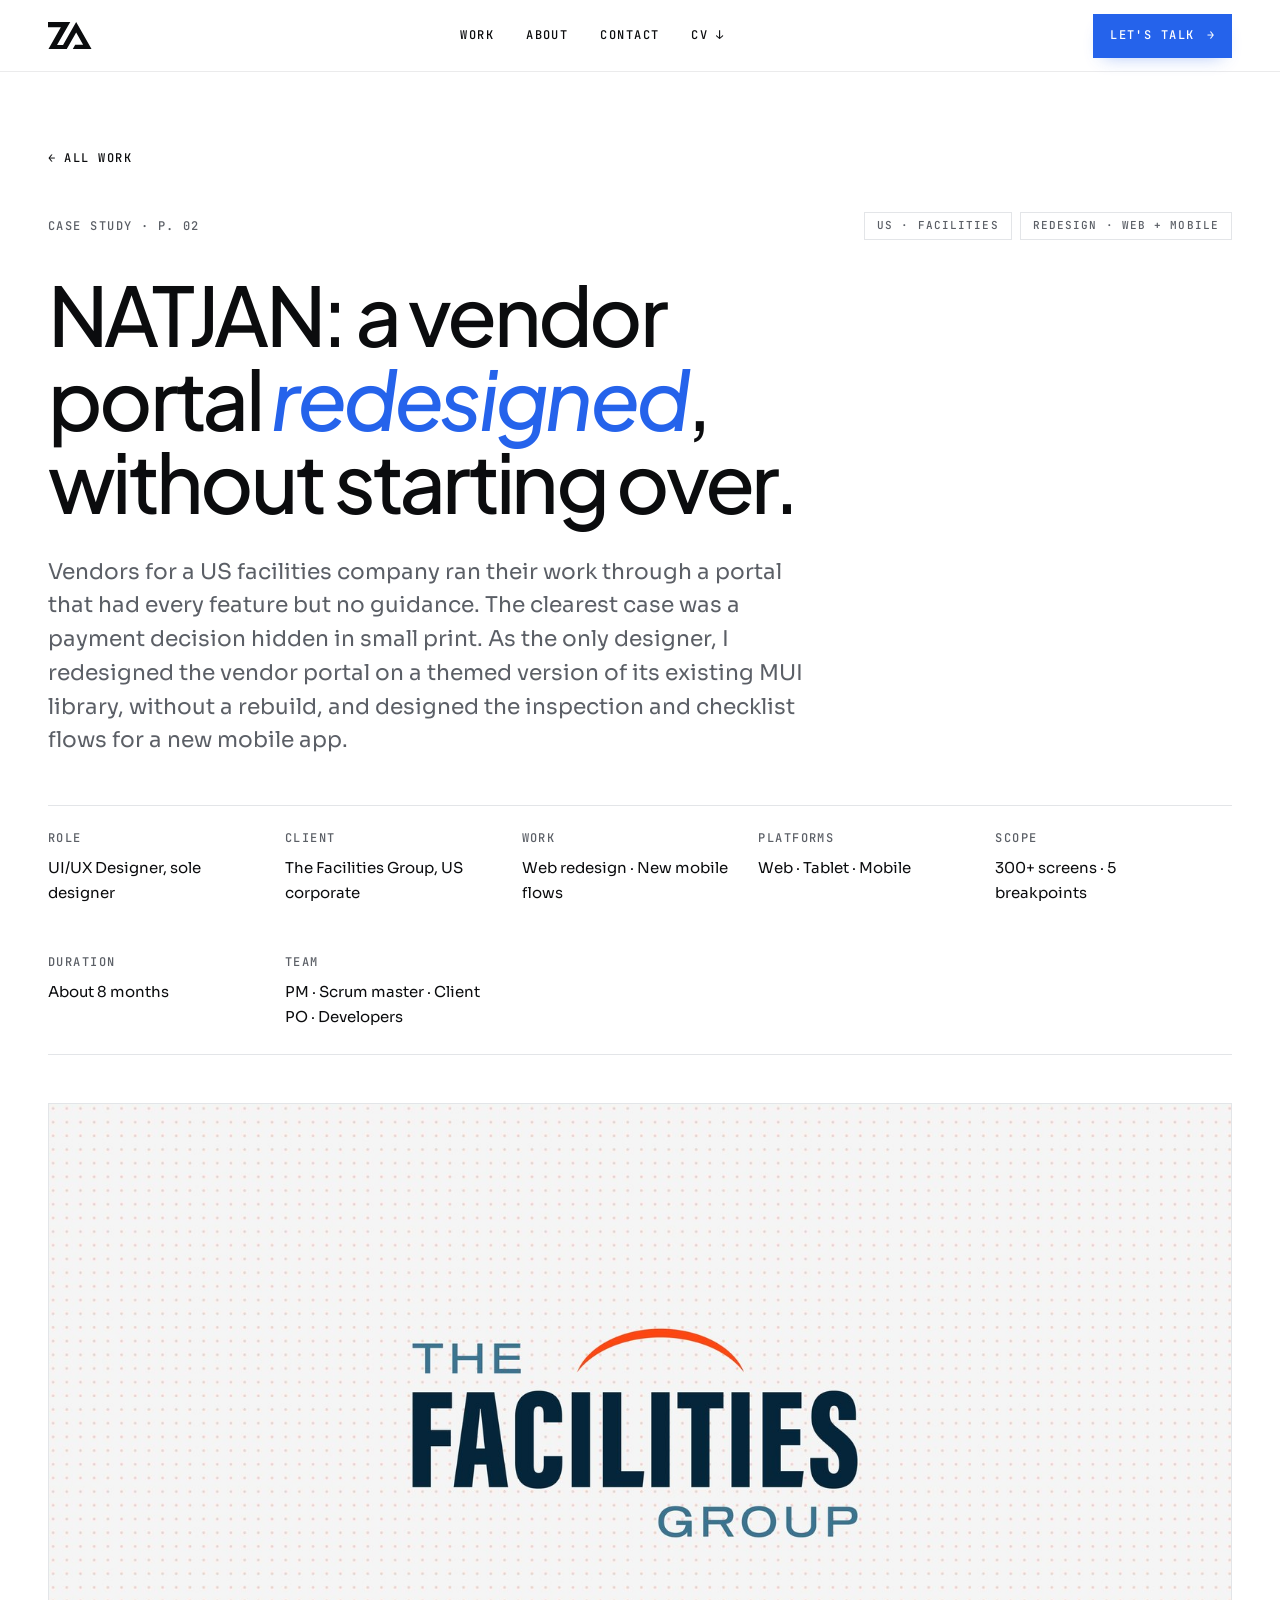
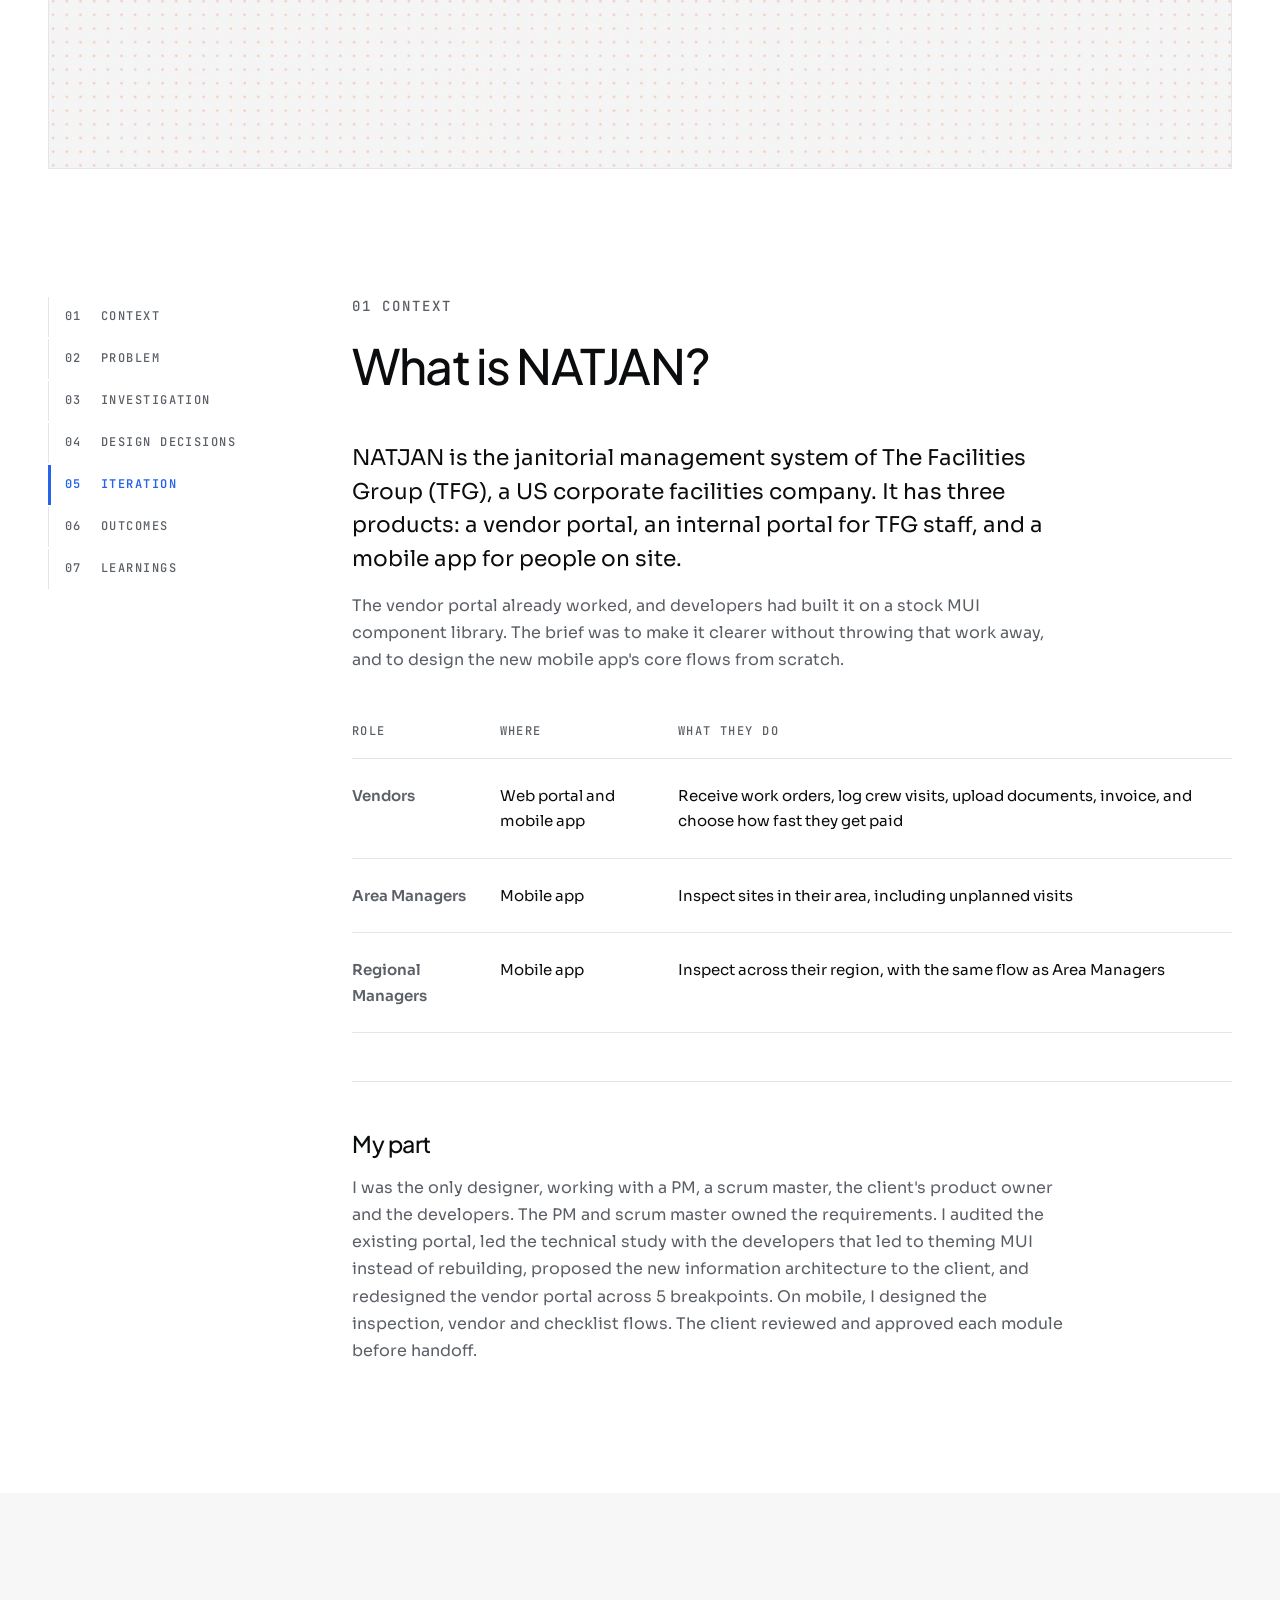
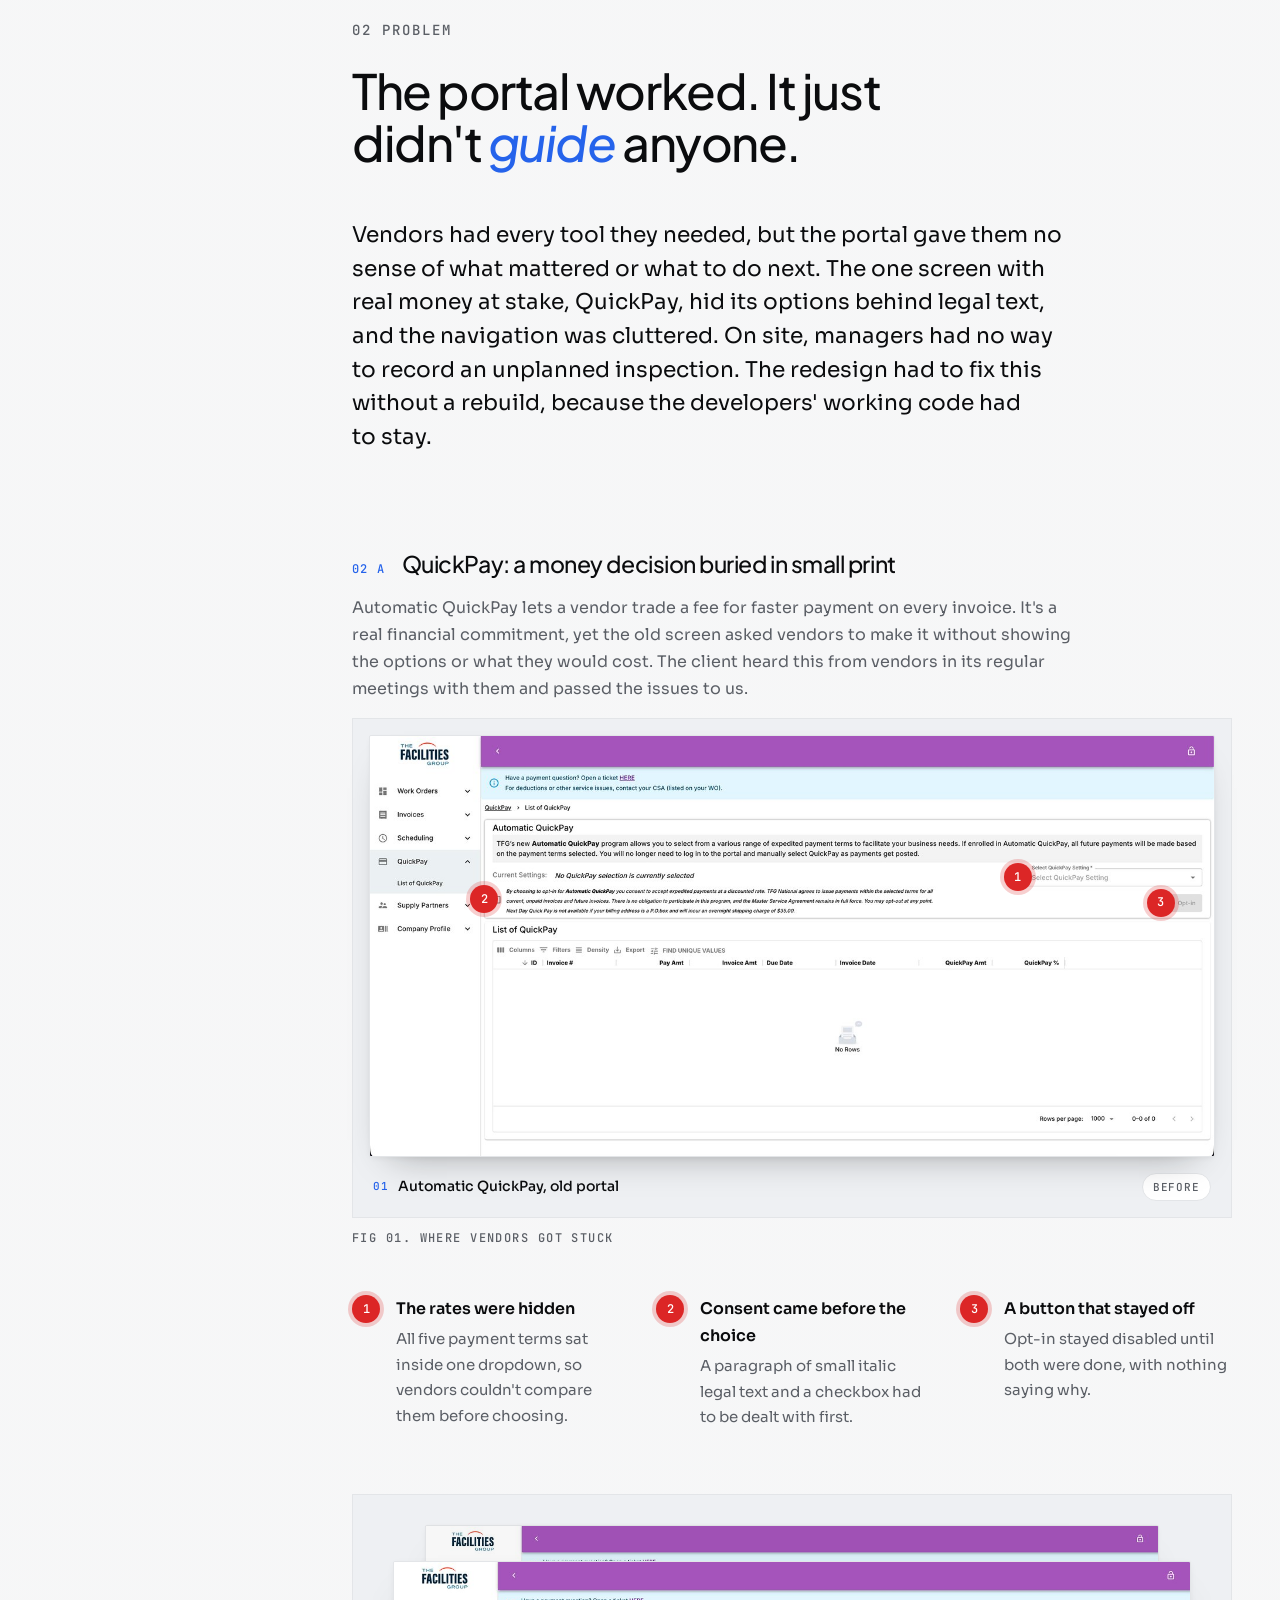
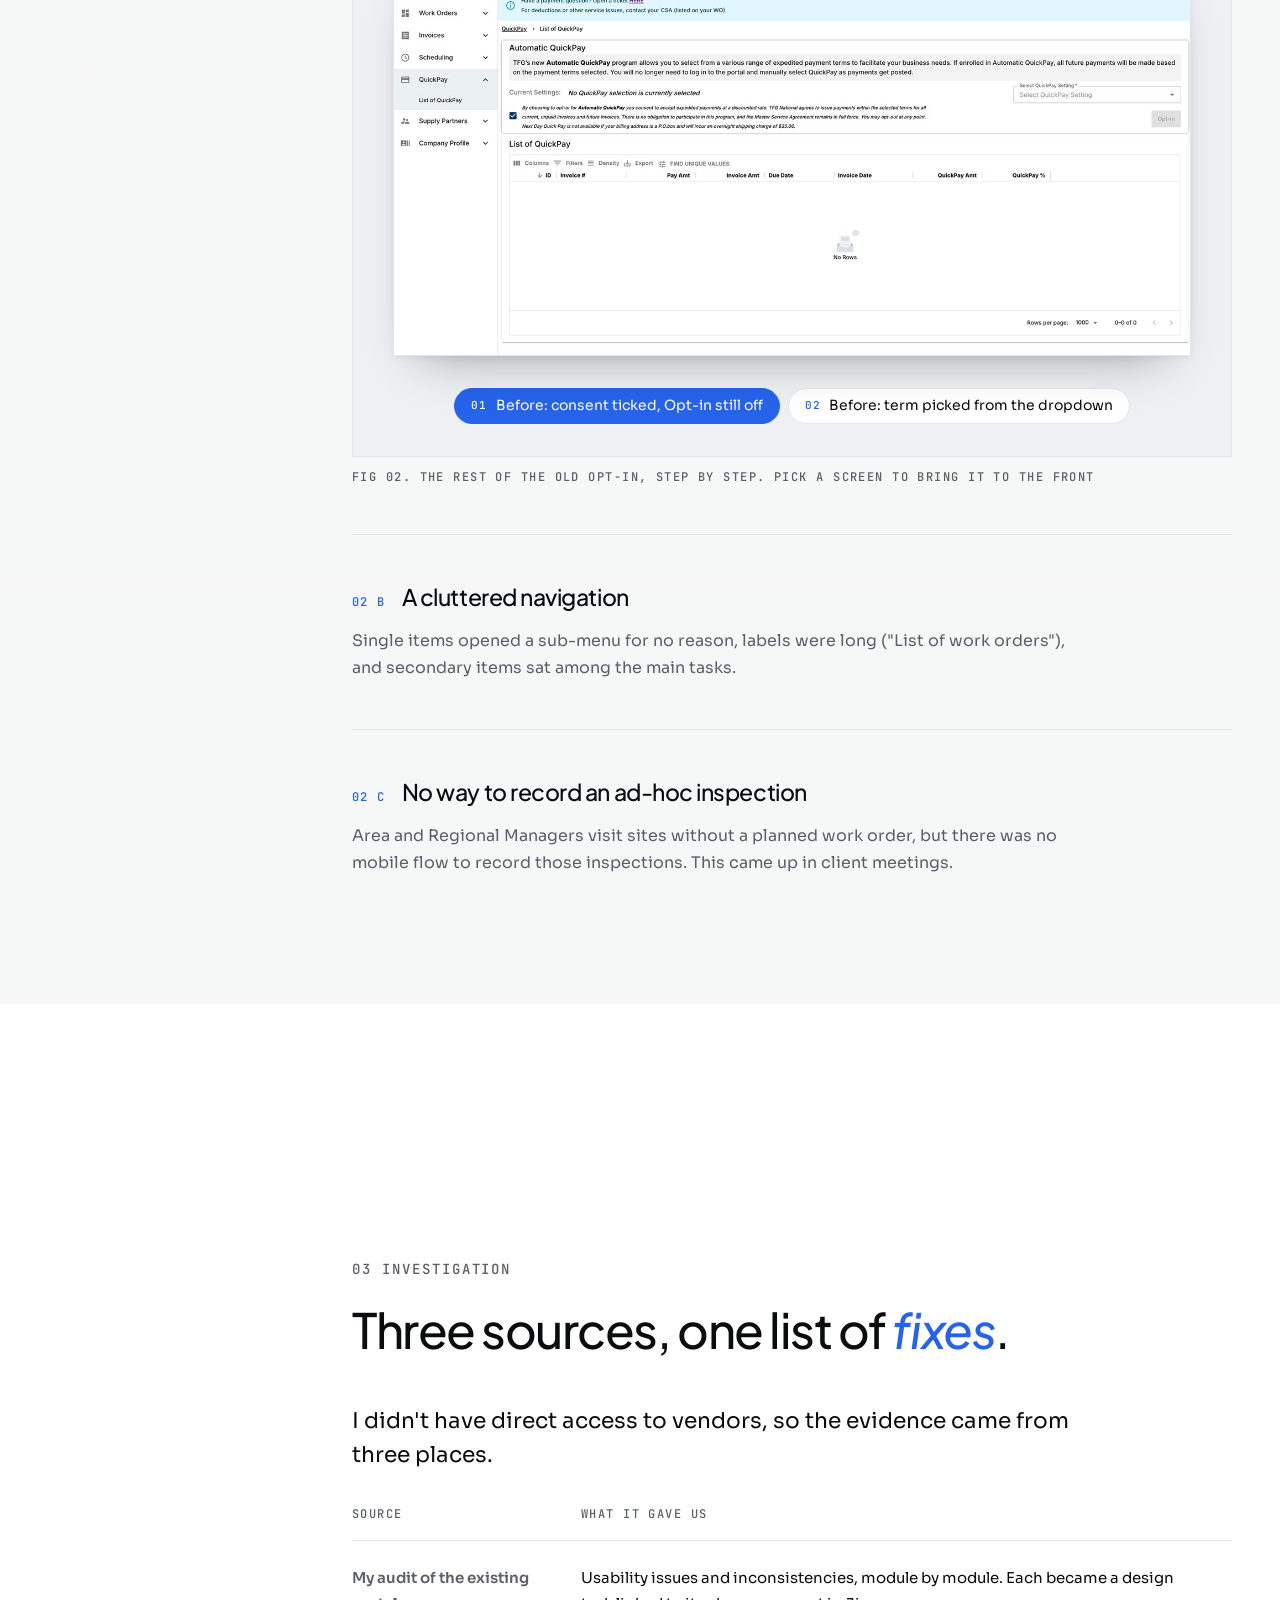
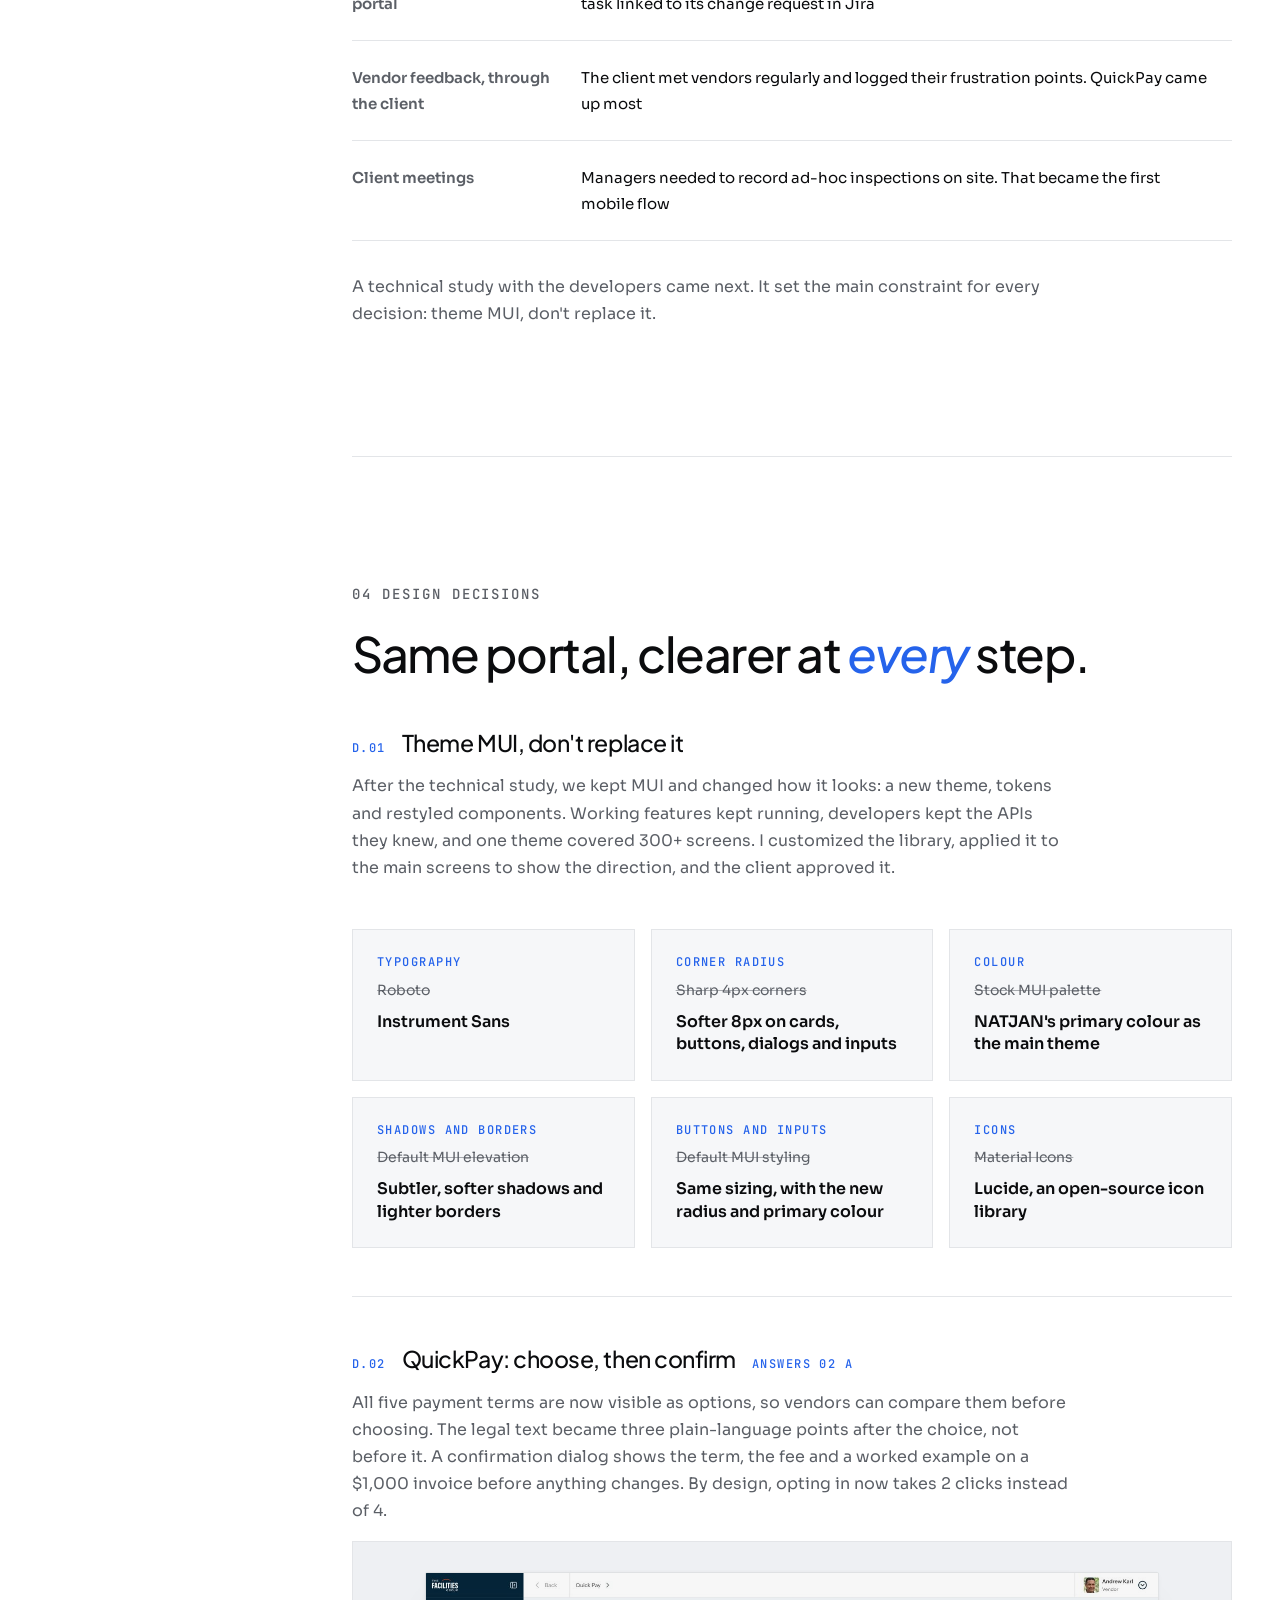
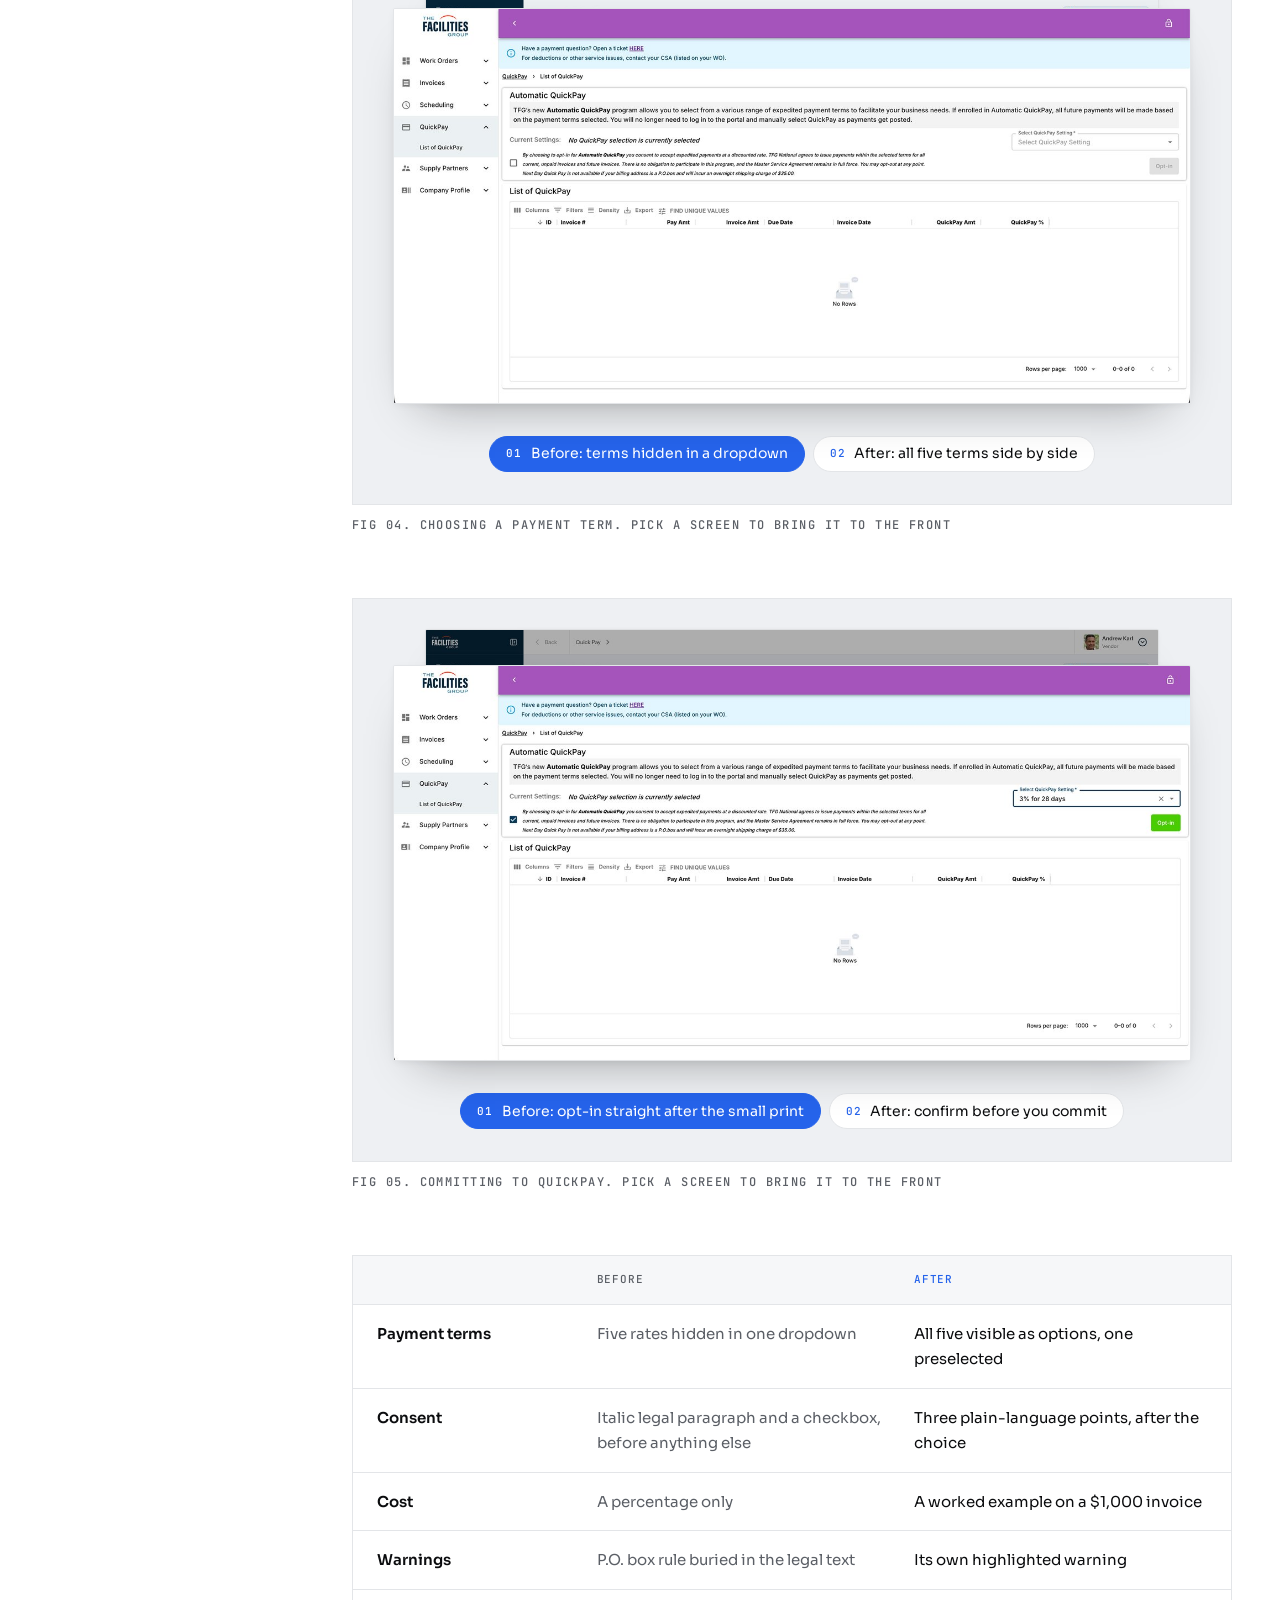
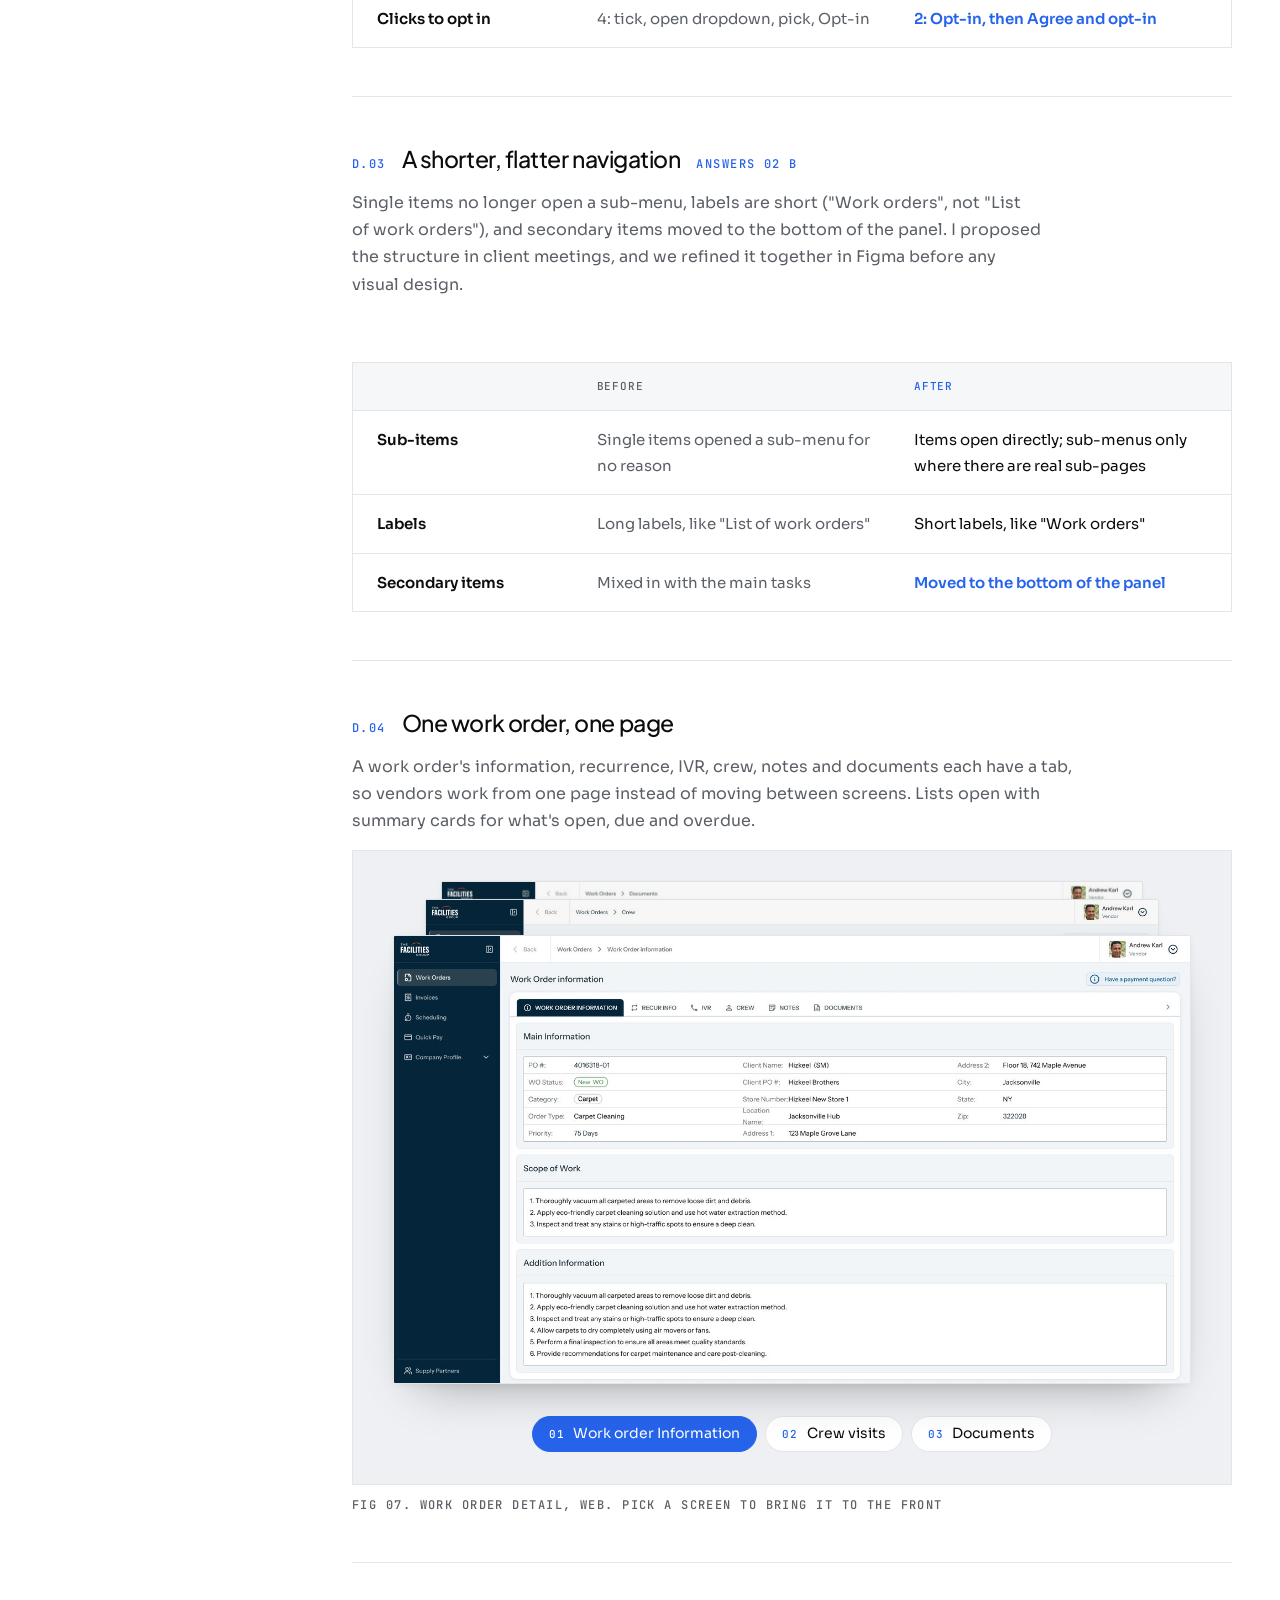
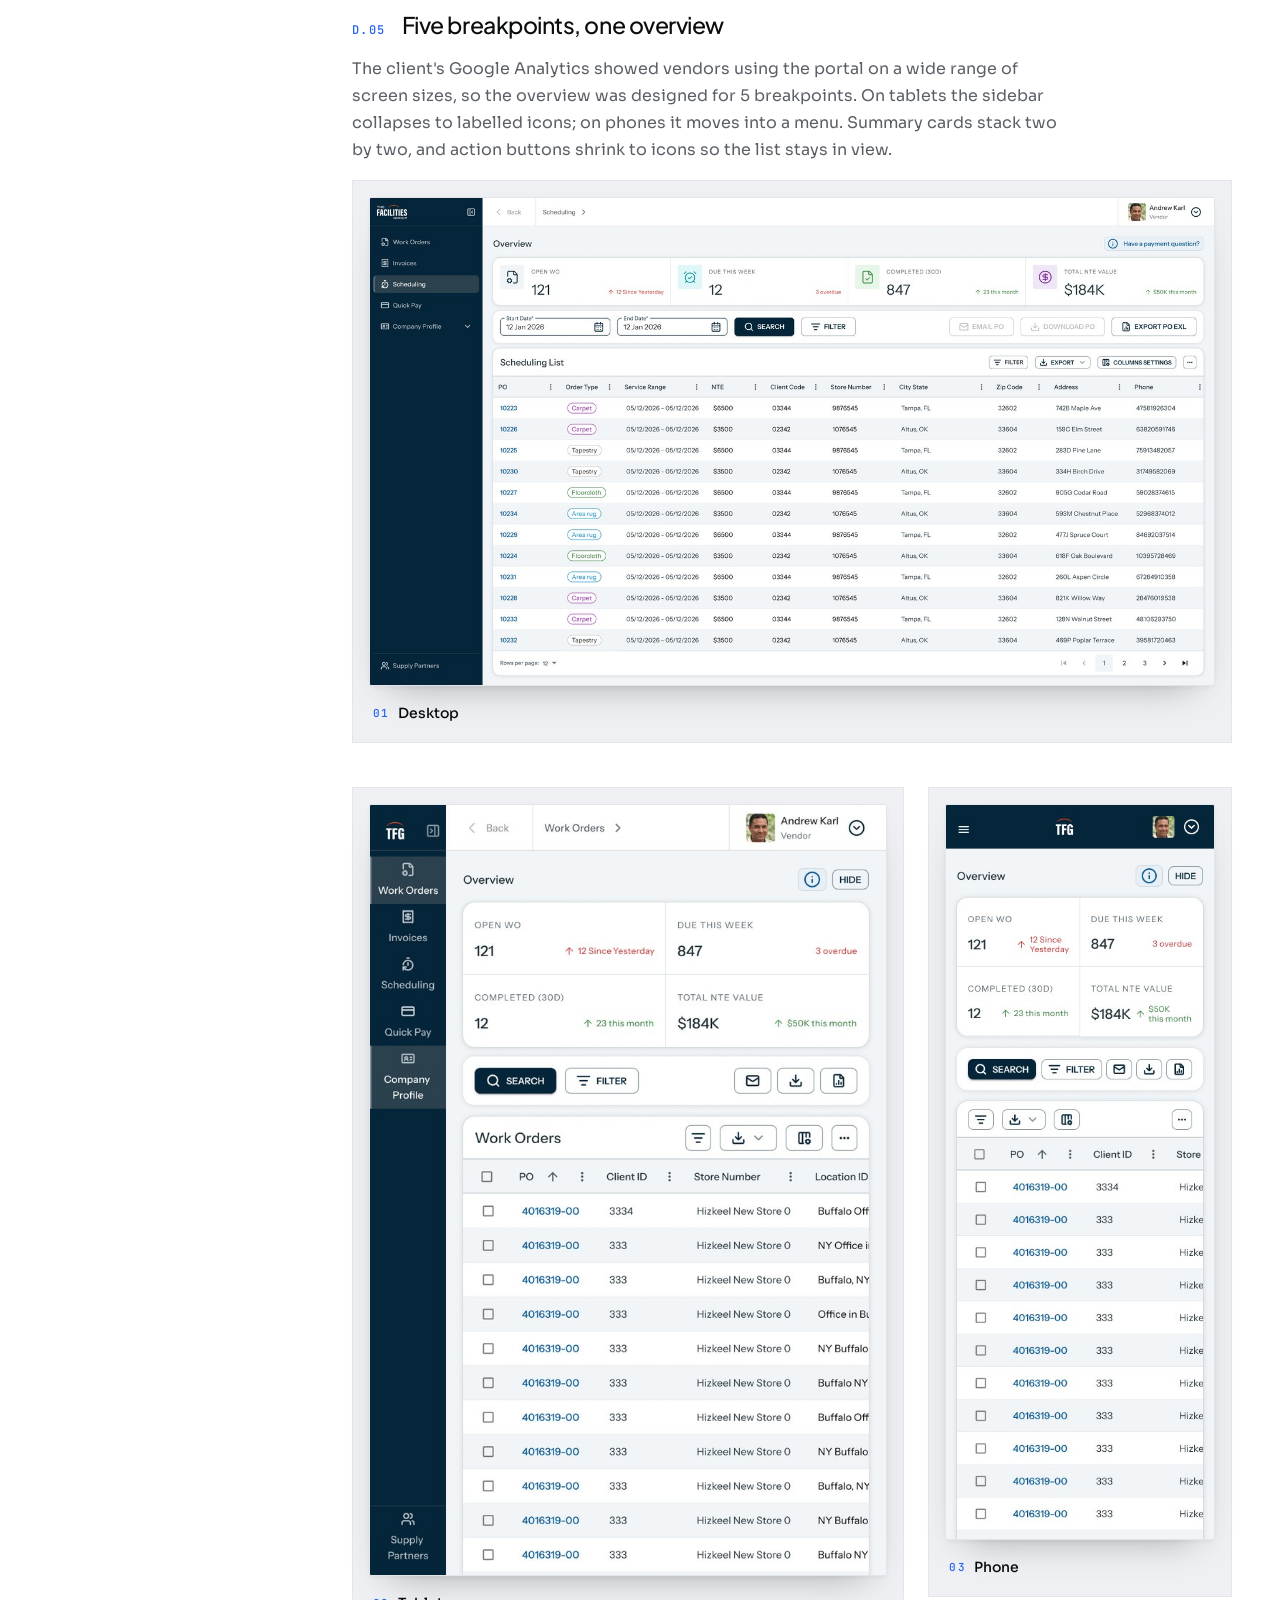
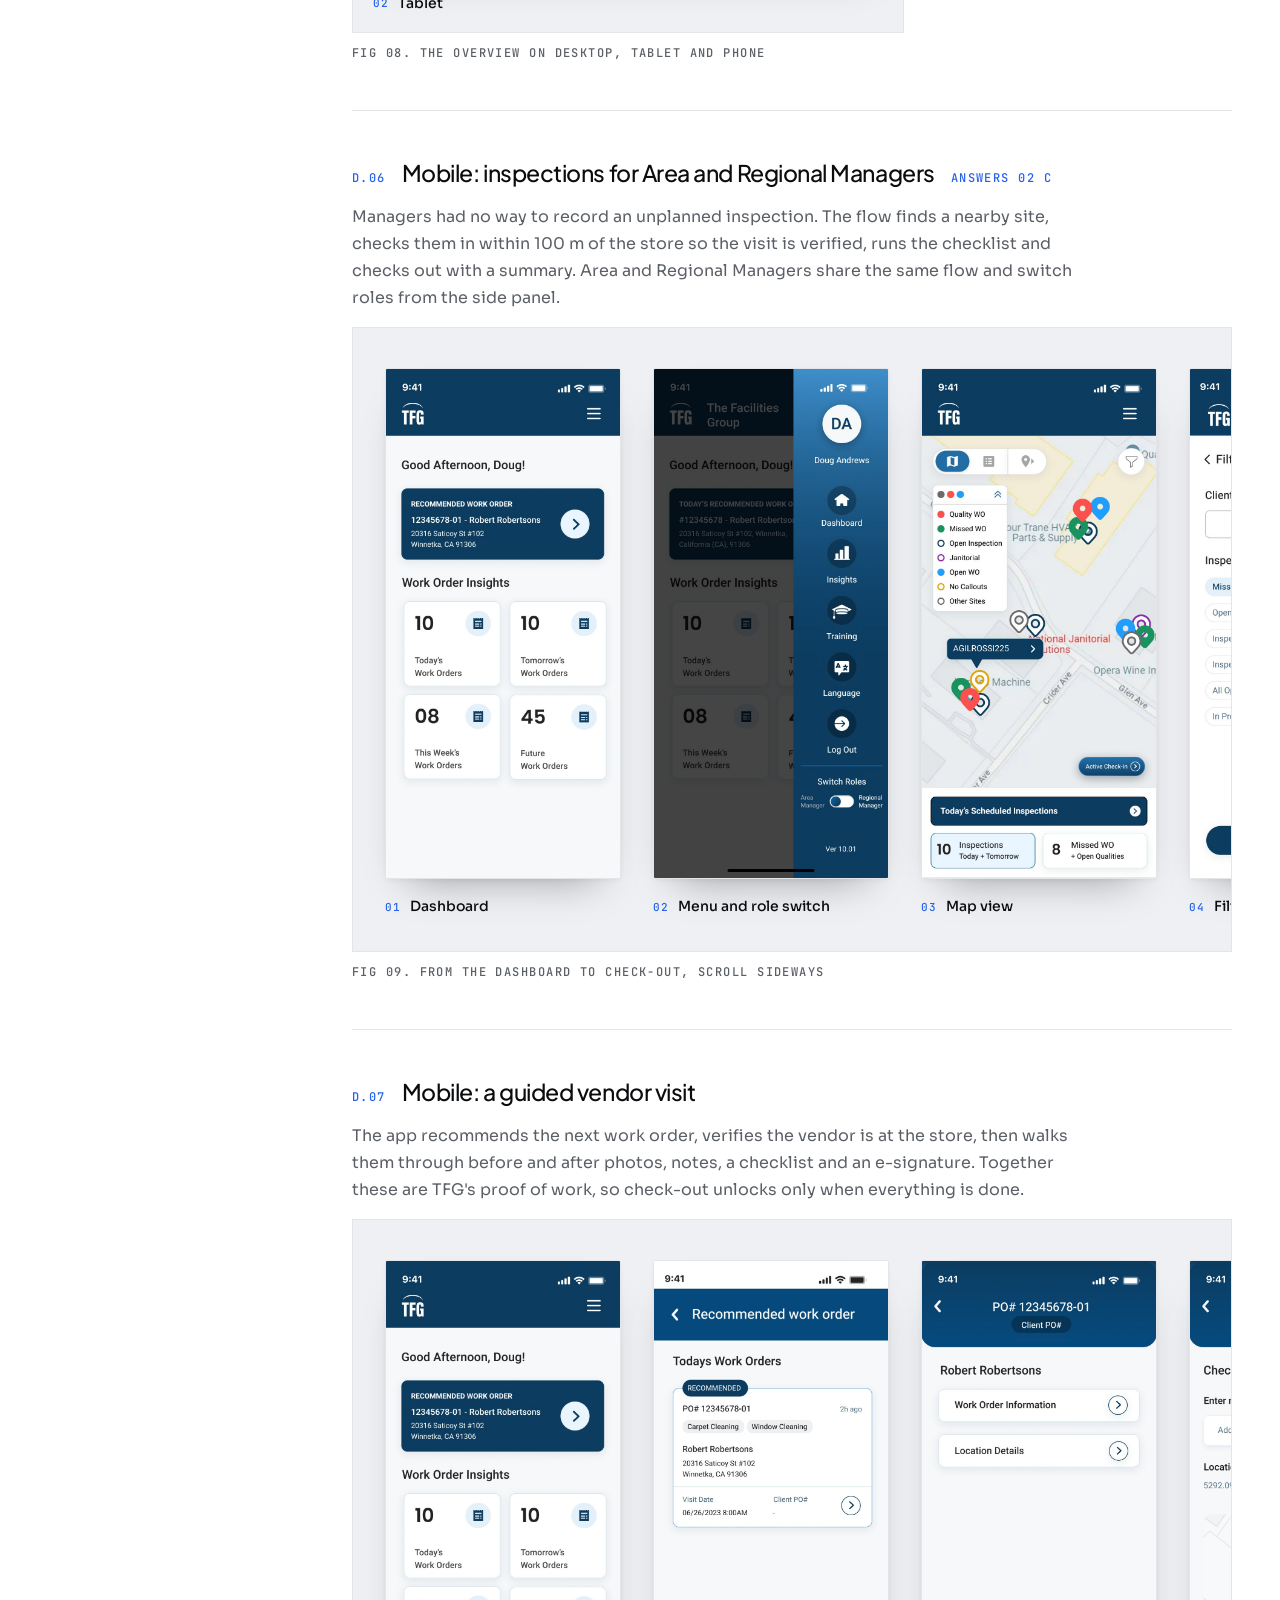
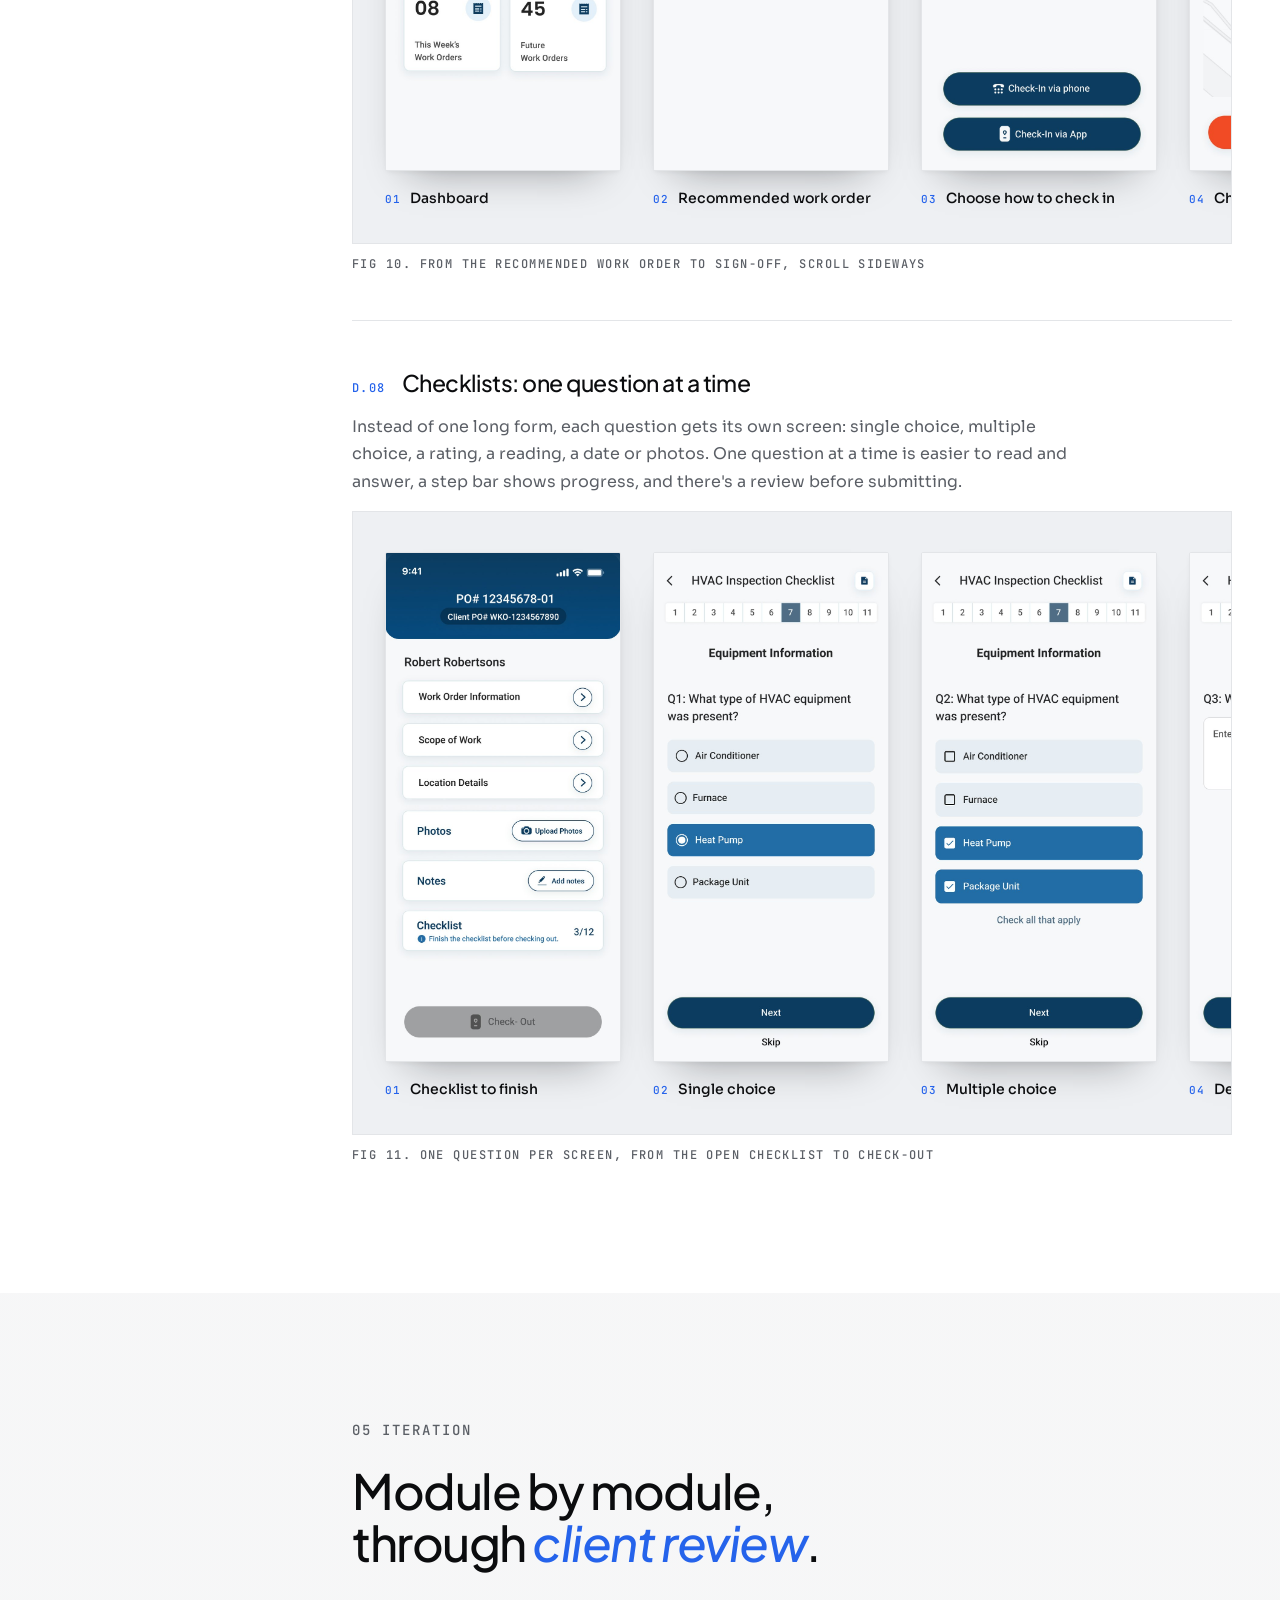
==== natjan.html @ fcca1bbf "Add files via upload" ====
<!doctype html>
<html lang="en">
<head>
<meta charset="utf-8">
<meta name="viewport" content="width=device-width, initial-scale=1">
<title>NATJAN — Case study · Zeeshan Ahmad</title>
<meta name="description" content="Redesigning The Facilities Group vendor portal on a customized MUI, plus new mobile inspection and checklist flows.">
<meta property="og:title" content="NATJAN — Case study · Zeeshan Ahmad">
<meta property="og:description" content="Redesigning The Facilities Group vendor portal on a customized MUI, plus new mobile inspection and checklist flows.">
<meta property="og:type" content="website">
<meta property="og:image" content="sindh-ombudsman-cover.jpg">
<meta name="twitter:card" content="summary_large_image">
<meta name="theme-color" content="#FFFFFF">
<link rel="icon" href="favicon.svg" type="image/svg+xml">
<link rel="preconnect" href="https://fonts.googleapis.com">
<link rel="preconnect" href="https://fonts.gstatic.com" crossorigin>
<link rel="stylesheet" href="https://fonts.googleapis.com/css2?family=Plus+Jakarta+Sans:ital,wght@0,400..700;1,400..700&amp;family=Sora:wght@300..600&amp;family=JetBrains+Mono:wght@400;500&amp;display=swap">
<link rel="stylesheet" href="style.css">
</head>
<body>
<div id="top" class="is-root is-light" style="position: relative; font-family: 'Sora', ui-sans-serif, system-ui, sans-serif; color: var(--text)">
<span class="cursor-glow" aria-hidden="true"></span>
<span class="view-cursor mono" aria-hidden="true"></span>
<a class="skip mono" href="#context">Skip to case study</a>

<header class="nav">
<div class="wrap nav-row">
<a class="brand" href="./" aria-label="Zeeshan Ahmad, home">
<span class="mark" aria-hidden="true"><svg class="mark-svg" viewBox="50 61.6 863.5 546" focusable="false"><polygon fill="currentColor" points="50,61.6 50,166.1 302.1,166.1 50,607.6 409.3,607.6 602.9,269.2 739.4,510.1 583.4,510.1 527.7,607.6 913.5,607.6 602.9,61.6 345.2,511.5 226.9,511.5 487.3,61.6"></polygon></svg></span>

</a>
<nav class="nav-links" aria-label="Primary">
<a class="link mono" href="./#work">Work</a>
<a class="link mono" href="./#about">About</a>
<a class="link mono" href="#contact">Contact</a>
<a class="link mono" href="Zeeshan_Ahmad_UIUX_Designer_CV.pdf" download="Zeeshan_Ahmad_UIUX_Designer_CV.pdf">CV <span class="arr arr-d" aria-hidden="true">↓</span></a>
</nav>
<div class="nav-actions">
<a class="btn btn-primary btn-sm mono" href="#contact">Let's talk <span class="arr arr-r" aria-hidden="true">→</span></a>
</div>
</div>
</header>

<main>
<!-- HEADER -->
<section class="wrap cs-top" style="display: flex; flex-direction: column; gap: var(--space-8)">
<a class="link mono" href="./" style="align-self: flex-start"><span class="arr arr-l" aria-hidden="true">←</span> All work</a>
<div class="hero-top enter"><p class="mono label">Case study · P. 02</p><div class="tags"><span class="tag mono">US · Facilities</span><span class="tag mono">Redesign · Web + Mobile</span></div></div>
<h1 class="serif h-display enter" style="max-width: 1100px">NATJAN: a vendor portal <em>redesigned</em>, without starting over.</h1>
<p class="lead enter-2" style="max-width: 760px; color: var(--muted)">Vendors for a US facilities company ran their work through a portal that had every feature but no guidance. The clearest case was a payment decision hidden in small print. As the only designer, I redesigned the vendor portal on a themed version of its existing MUI library, without a rebuild, and designed the inspection and checklist flows for a new mobile app.</p>
</section>

<section class="wrap" aria-label="Project facts">
<dl class="cs-meta" style="margin: 0">
<div><dt class="mono label">Role</dt><dd style="margin: 0">UI/UX Designer, sole designer</dd></div>
<div><dt class="mono label">Client</dt><dd style="margin: 0">The Facilities Group, US corporate</dd></div>
<div><dt class="mono label">Work</dt><dd style="margin: 0">Web redesign · New mobile flows</dd></div>
<div><dt class="mono label">Platforms</dt><dd style="margin: 0">Web · Tablet · Mobile</dd></div>
<div><dt class="mono label">Scope</dt><dd style="margin: 0">300+ screens · 5 breakpoints</dd></div>
<div><dt class="mono label">Duration</dt><dd style="margin: 0">About 8 months</dd></div>
<div><dt class="mono label">Team</dt><dd style="margin: 0">PM · Scrum master · Client PO · Developers</dd></div>
</dl>
</section>

<section class="wrap" style="padding-top: var(--space-12)">
<div class="ph has-img enter-3" style="aspect-ratio: 16 / 9; width: 100%"><img src="cover-natjan.jpg" alt="NATJAN, The Facilities Group: project cover with the company wordmark on a dotted background" style="object-position: 50% 50%"></div>
</section>

<!-- BODY WITH STICKY INDEX -->
<div class="wrap cs-layout" style="position: relative">
<nav class="cs-index" aria-label="Case study chapters">
<a class="mono" href="#context" aria-current="false"><span>01</span>Context</a>
<a class="mono" href="#problem" aria-current="false"><span>02</span>Problem</a>
<a class="mono" href="#research" aria-current="false"><span>03</span>Investigation</a>
<a class="mono" href="#solution" aria-current="false"><span>04</span>Design decisions</a>
<a class="mono" href="#iteration" aria-current="false"><span>05</span>Iteration</a>
<a class="mono" href="#outcomes" aria-current="false"><span>06</span>Outcomes</a>
<a class="mono" href="#learnings" aria-current="false"><span>07</span>Learnings</a>
</nav>

<div class="cs-main">
<!-- 01 CONTEXT -->
<section id="context" class="chapter reveal" aria-labelledby="c1">
<div class="ch-head">
<p class="mono sec-label">01 <i></i> Context</p>
<h2 id="c1" class="serif h-section">What is NATJAN?</h2>
</div>
<div class="body">
<p class="lead">NATJAN is the janitorial management system of The Facilities Group (TFG), a US corporate facilities company. It has three products: a vendor portal, an internal portal for TFG staff, and a mobile app for people on site.</p>
<p class="muted">The vendor portal already worked, and developers had built it on a stock MUI component library. The brief was to make it clearer without throwing that work away, and to design the new mobile app's core flows from scratch.</p>
</div>
<div class="table-box" style="margin-top: var(--space-12)">
<table class="table">
<thead><tr><th scope="col">Role</th><th scope="col">Where</th><th scope="col">What they do</th></tr></thead>
<tbody>
<tr><td><strong style="font-weight: 600">Vendors</strong></td><td>Web portal and mobile app</td><td>Receive work orders, log crew visits, upload documents, invoice, and choose how fast they get paid</td></tr>
<tr><td><strong style="font-weight: 600">Area Managers</strong></td><td>Mobile app</td><td>Inspect sites in their area, including unplanned visits</td></tr>
<tr><td><strong style="font-weight: 600">Regional Managers</strong></td><td>Mobile app</td><td>Inspect across their region, with the same flow as Area Managers</td></tr>
</tbody>
</table>
</div>
<div class="sub">
<h3 class="serif h-item">My part</h3>
<p class="muted body">I was the only designer, working with a PM, a scrum master, the client's product owner and the developers. The PM and scrum master owned the requirements. I audited the existing portal, led the technical study with the developers that led to theming MUI instead of rebuilding, proposed the new information architecture to the client, and redesigned the vendor portal across 5 breakpoints. On mobile, I designed the inspection, vendor and checklist flows. The client reviewed and approved each module before handoff.</p>
</div>
</section>

<!-- 02 PROBLEM -->
<section id="problem" class="chapter band reveal" aria-labelledby="c2">
<div class="ch-head">
<p class="mono sec-label">02 <i></i> Problem</p>
<h2 id="c2" class="serif h-section">The portal worked. It just didn't <em>guide</em> anyone.</h2>
</div>
<div class="body">
<p class="lead">Vendors had every tool they needed, but the portal gave them no sense of what mattered or what to do next. The one screen with real money at stake, QuickPay, hid its options behind legal text, and the navigation was cluttered. On site, managers had no way to record an unplanned inspection. The redesign had to fix this without a rebuild, because the developers' working code had to stay.</p>
</div>
<div class="sub" style="border-top: 0">
<div class="sub-head"><span class="mono">02 A</span><h3 class="serif h-item">QuickPay: a money decision buried in small print</h3></div>
<p class="muted body">Automatic QuickPay lets a vendor trade a fee for faster payment on every invoice. It's a real financial commitment, yet the old screen asked vendors to make it without showing the options or what they would cost. The client heard this from vendors in its regular meetings with them and passed the issues to us.</p>
<figure class="fig">
<figure class="shot"><div class="shot-media"><img src="nj-old-qp-1.jpg" alt="Old portal: Automatic QuickPay with a long paragraph, an unticked consent checkbox in small italic text, an empty setting dropdown and a disabled Opt-in button. Markers 1 to 3 point at the dropdown, the consent checkbox and the disabled button." width="1440" height="715" loading="lazy"><span class="pin" style="left: 76.7%; top: 33.6%" aria-hidden="true">1</span><span class="pin" style="left: 13.6%; top: 38.9%" aria-hidden="true">2</span><span class="pin" style="left: 93.6%; top: 39.7%" aria-hidden="true">3</span></div><p class="screen-cap"><span class="mono">01</span>Automatic QuickPay, old portal<span class="shot-tag is-before">Before</span></p></figure>
<figcaption class="mono">Fig 01. Where vendors got stuck</figcaption>
</figure>
<ol class="pains">
<li><span class="pin" aria-hidden="true">1</span><div><strong>The rates were hidden</strong><p class="muted">All five payment terms sat inside one dropdown, so vendors couldn't compare them before choosing.</p></div></li>
<li><span class="pin" aria-hidden="true">2</span><div><strong>Consent came before the choice</strong><p class="muted">A paragraph of small italic legal text and a checkbox had to be dealt with first.</p></div></li>
<li><span class="pin" aria-hidden="true">3</span><div><strong>A button that stayed off</strong><p class="muted">Opt-in stayed disabled until both were done, with nothing saying why.</p></div></li>
</ol>
<figure class="fig" style="margin-top: var(--space-12)">
<div class="d-stack" role="group" aria-label="Old QuickPay opt-in screens" style="--arw: 1440; --arh: 713"><input class="d-in" type="radio" name="nj-old" id="nj-old-1" aria-label="Show Before: consent ticked, Opt-in still off"><input class="d-in" type="radio" name="nj-old" id="nj-old-2" aria-label="Show Before: term picked from the dropdown"><div class="d-deck" style="--n: 1"><label class="d-card" for="nj-old-1" style="--i: 0"><img src="nj-old-qp-2.jpg" alt="Old portal: the consent checkbox ticked, but the Opt-in button still disabled until a term is chosen" width="1440" height="713" loading="lazy"></label><label class="d-card" for="nj-old-2" style="--i: 1"><img src="nj-old-qp-3.jpg" alt="Old portal: 3% for 28 days chosen from the dropdown, and the Opt-in button finally enabled" width="1440" height="716" loading="lazy"></label></div><div class="d-tabs"><label class="d-tab" for="nj-old-1"><span class="mono">01</span>Before: consent ticked, Opt-in still off</label><label class="d-tab" for="nj-old-2"><span class="mono">02</span>Before: term picked from the dropdown</label></div></div>
<figcaption class="mono">Fig 02. The rest of the old opt-in, step by step. Pick a screen to bring it to the front</figcaption>
</figure>
</div>
<div class="sub"><div class="sub-head"><span class="mono">02 B</span><h3 class="serif h-item">A cluttered navigation</h3></div><p class="muted body">Single items opened a sub-menu for no reason, labels were long ("List of work orders"), and secondary items sat among the main tasks.</p></div>
<div class="sub"><div class="sub-head"><span class="mono">02 C</span><h3 class="serif h-item">No way to record an ad-hoc inspection</h3></div><p class="muted body">Area and Regional Managers visit sites without a planned work order, but there was no mobile flow to record those inspections. This came up in client meetings.</p></div>
</section>


<!-- 03 INVESTIGATION -->
<section id="research" class="chapter reveal" aria-labelledby="c3">
<div class="ch-head">
<p class="mono sec-label">03 <i></i> Investigation</p>
<h2 id="c3" class="serif h-section">Three sources, one list of <em>fixes</em>.</h2>
</div>
<div class="body">
<p class="lead">I didn't have direct access to vendors, so the evidence came from three places.</p>
</div>
<div class="table-box" style="margin-top: var(--space-8)">
<table class="table">
<thead><tr><th scope="col">Source</th><th scope="col">What it gave us</th></tr></thead>
<tbody>
<tr><td><strong style="font-weight: 600">My audit of the existing portal</strong></td><td>Usability issues and inconsistencies, module by module. Each became a design task linked to its change request in Jira</td></tr>
<tr><td><strong style="font-weight: 600">Vendor feedback, through the client</strong></td><td>The client met vendors regularly and logged their frustration points. QuickPay came up most</td></tr>
<tr><td><strong style="font-weight: 600">Client meetings</strong></td><td>Managers needed to record ad-hoc inspections on site. That became the first mobile flow</td></tr>
</tbody>
</table>
</div>
<p class="muted body" style="margin-top: var(--space-8)">A technical study with the developers came next. It set the main constraint for every decision: theme MUI, don't replace it.</p>
</section>

<!-- 04 DESIGN DECISIONS -->
<section id="solution" class="chapter reveal" aria-labelledby="c4">
<div class="ch-head">
<p class="mono sec-label">04 <i></i> Design decisions</p>
<h2 id="c4" class="serif h-section">Same portal, clearer at <em>every</em> step.</h2>
</div>

<div class="sub" style="border-top: 0; margin-top: 0; padding-top: 0">
<div class="sub-head"><span class="mono">D.01</span><h3 class="serif h-item">Theme MUI, don't replace it</h3></div>
<p class="muted body">After the technical study, we kept MUI and changed how it looks: a new theme, tokens and restyled components. Working features kept running, developers kept the APIs they knew, and one theme covered 300+ screens. I customized the library, applied it to the main screens to show the direction, and the client approved it.</p>
<ul class="nj-theme">
<li><span class="mono label">Typography</span><span class="nj-was">Roboto</span><strong>Instrument Sans</strong></li>
<li><span class="mono label">Corner radius</span><span class="nj-was">Sharp 4px corners</span><strong>Softer 8px on cards, buttons, dialogs and inputs</strong></li>
<li><span class="mono label">Colour</span><span class="nj-was">Stock MUI palette</span><strong>NATJAN's primary colour as the main theme</strong></li>
<li><span class="mono label">Shadows and borders</span><span class="nj-was">Default MUI elevation</span><strong>Subtler, softer shadows and lighter borders</strong></li>
<li><span class="mono label">Buttons and inputs</span><span class="nj-was">Default MUI styling</span><strong>Same sizing, with the new radius and primary colour</strong></li>
<li><span class="mono label">Icons</span><span class="nj-was">Material Icons</span><strong>Lucide, an open-source icon library</strong></li>
</ul>
</div>

<div class="sub">
<div class="sub-head"><span class="mono">D.02</span><h3 class="serif h-item">QuickPay: choose, then confirm</h3><span class="mono label">Answers 02 A</span></div>
<p class="muted body">All five payment terms are now visible as options, so vendors can compare them before choosing. The legal text became three plain-language points after the choice, not before it. A confirmation dialog shows the term, the fee and a worked example on a $1,000 invoice before anything changes. By design, opting in now takes 2 clicks instead of 4.</p>
<figure class="fig">
<div class="d-stack" role="group" aria-label="Payment term, before and after" style="--arw: 1440; --arh: 715"><input class="d-in" type="radio" name="nj-term" id="nj-term-1" aria-label="Show Before: terms hidden in a dropdown"><input class="d-in" type="radio" name="nj-term" id="nj-term-2" aria-label="Show After: all five terms side by side"><div class="d-deck" style="--n: 1"><label class="d-card" for="nj-term-1" style="--i: 0"><img src="nj-old-qp-1.jpg" alt="Before: the old Automatic QuickPay screen, terms hidden in a dropdown and Opt-in disabled" width="1440" height="715" loading="lazy"></label><label class="d-card" for="nj-term-2" style="--i: 1"><img src="nj-quickpay-new.jpg" alt="After: a plain-language explainer, five payment terms as radio buttons, an Opt-in button, and the QuickPay list below" width="1440" height="793" loading="lazy"></label></div><div class="d-tabs"><label class="d-tab" for="nj-term-1"><span class="mono">01</span>Before: terms hidden in a dropdown</label><label class="d-tab" for="nj-term-2"><span class="mono">02</span>After: all five terms side by side</label></div></div>
<figcaption class="mono">Fig 04. Choosing a payment term. Pick a screen to bring it to the front</figcaption>
</figure>
<figure class="fig" style="margin-top: var(--space-12)">
<div class="d-stack" role="group" aria-label="Committing to QuickPay, before and after" style="--arw: 1440; --arh: 716"><input class="d-in" type="radio" name="nj-commit" id="nj-commit-1" aria-label="Show Before: opt-in straight after the small print"><input class="d-in" type="radio" name="nj-commit" id="nj-commit-2" aria-label="Show After: confirm before you commit"><div class="d-deck" style="--n: 1"><label class="d-card" for="nj-commit-1" style="--i: 0"><img src="nj-old-qp-3.jpg" alt="Before: a term chosen and Opt-in enabled, with the legal text above as the only explanation" width="1440" height="716" loading="lazy"></label><label class="d-card" for="nj-commit-2" style="--i: 1"><img src="nj-quickpay-confirm.jpg" alt="After: Confirm Automatic QuickPay dialog with payment term and invoice fee, what opting in means with a worked example, a P.O. box warning, and Cancel or Agree and opt-in" width="1440" height="793" loading="lazy"></label></div><div class="d-tabs"><label class="d-tab" for="nj-commit-1"><span class="mono">01</span>Before: opt-in straight after the small print</label><label class="d-tab" for="nj-commit-2"><span class="mono">02</span>After: confirm before you commit</label></div></div>
<figcaption class="mono">Fig 05. Committing to QuickPay. Pick a screen to bring it to the front</figcaption>
</figure>
<div class="ba-table" role="table" aria-label="QuickPay before and after">
<div class="ba-row ba-head" role="row"><span role="columnheader"><span class="sr-only">Aspect</span></span><span class="mono" role="columnheader">Before</span><span class="mono" role="columnheader">After</span></div>
<div class="ba-row" role="row"><strong role="rowheader">Payment terms</strong><span role="cell">Five rates hidden in one dropdown</span><span role="cell">All five visible as options, one preselected</span></div>
<div class="ba-row" role="row"><strong role="rowheader">Consent</strong><span role="cell">Italic legal paragraph and a checkbox, before anything else</span><span role="cell">Three plain-language points, after the choice</span></div>
<div class="ba-row" role="row"><strong role="rowheader">Cost</strong><span role="cell">A percentage only</span><span role="cell">A worked example on a $1,000 invoice</span></div>
<div class="ba-row" role="row"><strong role="rowheader">Warnings</strong><span role="cell">P.O. box rule buried in the legal text</span><span role="cell">Its own highlighted warning</span></div>
<div class="ba-row" role="row"><strong role="rowheader">Clicks to opt in</strong><span role="cell">4: tick, open dropdown, pick, Opt-in</span><span class="is-win" role="cell">2: Opt-in, then Agree and opt-in</span></div>
</div>
</div>



<div class="sub">
<div class="sub-head"><span class="mono">D.03</span><h3 class="serif h-item">A shorter, flatter navigation</h3><span class="mono label">Answers 02 B</span></div>
<p class="muted body">Single items no longer open a sub-menu, labels are short ("Work orders", not "List of work orders"), and secondary items moved to the bottom of the panel. I proposed the structure in client meetings, and we refined it together in Figma before any visual design.</p>
<div class="ba-table" role="table" aria-label="Navigation before and after">
<div class="ba-row ba-head" role="row"><span role="columnheader"><span class="sr-only">Aspect</span></span><span class="mono" role="columnheader">Before</span><span class="mono" role="columnheader">After</span></div>
<div class="ba-row" role="row"><strong role="rowheader">Sub-items</strong><span role="cell">Single items opened a sub-menu for no reason</span><span role="cell">Items open directly; sub-menus only where there are real sub-pages</span></div>
<div class="ba-row" role="row"><strong role="rowheader">Labels</strong><span role="cell">Long labels, like "List of work orders"</span><span role="cell">Short labels, like "Work orders"</span></div>
<div class="ba-row" role="row"><strong role="rowheader">Secondary items</strong><span role="cell">Mixed in with the main tasks</span><span class="is-win" role="cell">Moved to the bottom of the panel</span></div>
</div>
</div>

<div class="sub">
<div class="sub-head"><span class="mono">D.04</span><h3 class="serif h-item">One work order, one page</h3></div>
<p class="muted body">A work order's information, recurrence, IVR, crew, notes and documents each have a tab, so vendors work from one page instead of moving between screens. Lists open with summary cards for what's open, due and overdue.</p>
<figure class="fig">
<div class="d-stack" role="group" aria-label="Work order detail screens" style="--arw: 1440; --arh: 810"><input class="d-in" type="radio" name="nj-wo" id="nj-wo-1" aria-label="Show Work order Information"><input class="d-in" type="radio" name="nj-wo" id="nj-wo-2" aria-label="Show Crew visits"><input class="d-in" type="radio" name="nj-wo" id="nj-wo-3" aria-label="Show Documents"><div class="d-deck" style="--n: 2"><label class="d-card" for="nj-wo-1" style="--i: 0"><img src="nj-wo-info.jpg" alt="Work order information tab: PO, status, category, client, store and address details, scope of work and additional information" width="1440" height="819" loading="lazy"></label><label class="d-card" for="nj-wo-2" style="--i: 1"><img src="nj-crew.jpg" alt="Crew tab: original NTE, deductions and total NTE, then a list of crew visits that expand to show deductions" width="1440" height="810" loading="lazy"></label><label class="d-card" for="nj-wo-3" style="--i: 2"><img src="nj-documents.jpg" alt="Documents tab: approved and pending documents, each with file type, date, type badge, uploader, comment and Download" width="1440" height="810" loading="lazy"></label></div><div class="d-tabs"><label class="d-tab" for="nj-wo-1"><span class="mono">01</span>Work order Information</label><label class="d-tab" for="nj-wo-2"><span class="mono">02</span>Crew visits</label><label class="d-tab" for="nj-wo-3"><span class="mono">03</span>Documents</label></div></div>
<figcaption class="mono">Fig 07. Work order detail, web. Pick a screen to bring it to the front</figcaption>
</figure>
</div>

<div class="sub">
<div class="sub-head"><span class="mono">D.05</span><h3 class="serif h-item">Five breakpoints, one overview</h3></div>
<p class="muted body">The client's Google Analytics showed vendors using the portal on a wide range of screen sizes, so the overview was designed for 5 breakpoints. On tablets the sidebar collapses to labelled icons; on phones it moves into a menu. Summary cards stack two by two, and action buttons shrink to icons so the list stays in view.</p>
<figure class="fig">
<div class="desk-hero"><figure class="shot"><div class="shot-media"><img src="nj-scheduling-desktop.jpg" alt="Desktop scheduling overview: full sidebar, four summary cards in a row, date range with Search and Filter, PO actions, and the scheduling list with order type badges" width="1440" height="831" loading="lazy"></div><p class="screen-cap"><span class="mono">01</span>Desktop</p></figure></div>
<div class="nj-devices">
<figure class="shot"><div class="shot-media"><img src="nj-tablet-wo.jpg" alt="Tablet work orders: icon sidebar, summary cards in a 2 by 2 grid, icon-only actions and the work orders table" width="720" height="1075" loading="lazy"></div><p class="screen-cap"><span class="mono">02</span>Tablet</p></figure>
<figure class="shot"><div class="shot-media"><img src="nj-mobile-wo.jpg" alt="Phone work orders: a menu button, compact summary cards, icon actions and a scrolling table" width="393" height="1078" loading="lazy"></div><p class="screen-cap"><span class="mono">03</span>Phone</p></figure>
</div>
<figcaption class="mono">Fig 08. The overview on desktop, tablet and phone</figcaption>
</figure>
</div>
<div class="sub">
<div class="sub-head"><span class="mono">D.06</span><h3 class="serif h-item">Mobile: inspections for Area and Regional Managers</h3><span class="mono label">Answers 02 C</span></div>
<p class="muted body">Managers had no way to record an unplanned inspection. The flow finds a nearby site, checks them in within 100 m of the store so the visit is verified, runs the checklist and checks out with a summary. Area and Regional Managers share the same flow and switch roles from the side panel.</p>
<figure class="fig">
<div class="m-rail" tabindex="0" aria-label="Area Manager inspection screens, scroll sideways">
<figure class="m-shot"><img src="am-dashboard.jpg" alt="Area Manager dashboard: greeting, a recommended work order with store address, and four work order counts for today, tomorrow, this week and the future" width="780" height="1688" loading="lazy"><p class="screen-cap"><span class="mono">01</span>Dashboard</p></figure>
<figure class="m-shot"><img src="am-menu.jpg" alt="Side menu with Dashboard, Insights, Training, Language and Log out, and a switch between Area Manager and Regional Manager roles" width="780" height="1688" loading="lazy"><p class="screen-cap"><span class="mono">02</span>Menu and role switch</p></figure>
<figure class="m-shot"><img src="am-map.jpg" alt="Map of nearby sites with colour-coded pins for quality, missed and open work orders and open inspections, a legend, and counts of today's scheduled inspections" width="780" height="1688" loading="lazy"><p class="screen-cap"><span class="mono">03</span>Map view</p></figure>
<figure class="m-shot"><img src="am-filters.jpg" alt="Inspection filters with counts: missed work orders, open qualities, inspections today and tomorrow, all open and in progress" width="780" height="1688" loading="lazy"><p class="screen-cap"><span class="mono">04</span>Filters</p></figure>
<figure class="m-shot"><img src="am-list.jpg" alt="List view of location cards with client code, store number, managers and address, plus inspection and work order counts" width="780" height="1688" loading="lazy"><p class="screen-cap"><span class="mono">05</span>Location list</p></figure>
<figure class="m-shot"><img src="am-goto.jpg" alt="Go to location form: client, state, city, zip and a required location, with Show result" width="780" height="1675" loading="lazy"><p class="screen-cap"><span class="mono">06</span>Go to location</p></figure>
<figure class="m-shot"><img src="am-checkin.jpg" alt="Location verification map showing the user inside the 100 m radius of the store, with Refresh map and Check-in" width="780" height="1679" loading="lazy"><p class="screen-cap"><span class="mono">07</span>Check-in</p></figure>
<figure class="m-shot"><img src="am-progress.jpg" alt="Inspection in progress: inspection information, location, links, notes, a checklist at 1 of 3, photo uploads and attachments" width="780" height="2205" loading="lazy"><p class="screen-cap"><span class="mono">08</span>Inspection in progress</p></figure>
<figure class="m-shot"><img src="am-summary.jpg" alt="Inspection summary before check-out: duration, location, account manager, checklist completed, photo and note counts, with Check-out or Check out and complete inspection" width="780" height="1675" loading="lazy"><p class="screen-cap"><span class="mono">09</span>Summary and check-out</p></figure>
</div>
<figcaption class="mono">Fig 09. From the dashboard to check-out, scroll sideways</figcaption>
</figure>
</div>
<div class="sub">
<div class="sub-head"><span class="mono">D.07</span><h3 class="serif h-item">Mobile: a guided vendor visit</h3></div>
<p class="muted body">The app recommends the next work order, verifies the vendor is at the store, then walks them through before and after photos, notes, a checklist and an e-signature. Together these are TFG's proof of work, so check-out unlocks only when everything is done.</p>
<figure class="fig">
<div class="m-rail" tabindex="0" aria-label="Vendor workflow screens, scroll sideways">
<figure class="m-shot"><img src="vn-dashboard.jpg" alt="Vendor dashboard: greeting, a recommended work order with store address, and four work order counts" width="780" height="1688" loading="lazy"><p class="screen-cap"><span class="mono">01</span>Dashboard</p></figure>
<figure class="m-shot"><img src="vn-recommended.jpg" alt="Today's work orders with the recommended one tagged, its services, store address, visit date and client PO" width="780" height="1677" loading="lazy"><p class="screen-cap"><span class="mono">02</span>Recommended work order</p></figure>
<figure class="m-shot"><img src="vn-wo.jpg" alt="Work order screen with work order information and location details, and two ways to check in: by phone or in the app" width="780" height="1675" loading="lazy"><p class="screen-cap"><span class="mono">03</span>Choose how to check in</p></figure>
<figure class="m-shot"><img src="vn-checkin.jpg" alt="Check-in screen asking for the number of technicians, with location verification on a map and Complete check-in" width="780" height="1675" loading="lazy"><p class="screen-cap"><span class="mono">04</span>Check-in</p></figure>
<figure class="m-shot"><img src="vn-confirm.jpg" alt="Confirmation dialog: by continuing, the vendor confirms they are at the store shown and will do the work in the PO" width="780" height="1675" loading="lazy"><p class="screen-cap"><span class="mono">05</span>Confirm the store</p></figure>
<figure class="m-shot"><img src="vn-inprogress.jpg" alt="Work order in progress: photos, notes, an e-signature and a checklist at 1 of 3, with Check-out disabled until done" width="780" height="1675" loading="lazy"><p class="screen-cap"><span class="mono">06</span>Work in progress</p></figure>
<figure class="m-shot"><img src="vn-photos.jpg" alt="Upload photos for the chosen areas, tagged before or after, with a note on the damage found" width="780" height="1689" loading="lazy"><p class="screen-cap"><span class="mono">07</span>Before and after photos</p></figure>
<figure class="m-shot"><img src="vn-signature.jpg" alt="Sign-off signature recorded, checklist at 3 of 3, and Check-out now enabled" width="780" height="1675" loading="lazy"><p class="screen-cap"><span class="mono">08</span>Sign-off</p></figure>
<figure class="m-shot"><img src="vn-signedoff.jpg" alt="Success dialog: work order signed off, with check-in and check-out times and the store address" width="780" height="1675" loading="lazy"><p class="screen-cap"><span class="mono">09</span>Signed off</p></figure>
</div>
<figcaption class="mono">Fig 10. From the recommended work order to sign-off, scroll sideways</figcaption>
</figure>
</div>
<div class="sub">
<div class="sub-head"><span class="mono">D.08</span><h3 class="serif h-item">Checklists: one question at a time</h3></div>
<p class="muted body">Instead of one long form, each question gets its own screen: single choice, multiple choice, a rating, a reading, a date or photos. One question at a time is easier to read and answer, a step bar shows progress, and there's a review before submitting.</p>
<figure class="fig">
<div class="m-rail" tabindex="0" aria-label="Checklist screens, scroll sideways">
<figure class="m-shot"><img src="cl-wo.jpg" alt="Work order with the checklist at 3 of 12 and Check-out disabled until it is finished" width="780" height="1675" loading="lazy"><p class="screen-cap"><span class="mono">01</span>Checklist to finish</p></figure>
<figure class="m-shot"><img src="cl-q1.jpg" alt="HVAC inspection checklist, question 1: pick one equipment type, with a numbered step bar across the top" width="780" height="1675" loading="lazy"><p class="screen-cap"><span class="mono">02</span>Single choice</p></figure>
<figure class="m-shot"><img src="cl-q2.jpg" alt="Question 2: check all equipment types that apply" width="780" height="1675" loading="lazy"><p class="screen-cap"><span class="mono">03</span>Multiple choice</p></figure>
<figure class="m-shot"><img src="cl-q3.jpg" alt="Question 3: a free-text box to describe the issue" width="780" height="1675" loading="lazy"><p class="screen-cap"><span class="mono">04</span>Describe the issue</p></figure>
<figure class="m-shot"><img src="cl-q4.jpg" alt="Question 4: rate the equipment from 1 Poor to 5 Excellent" width="780" height="1675" loading="lazy"><p class="screen-cap"><span class="mono">05</span>Rate the condition</p></figure>
<figure class="m-shot"><img src="cl-q5.jpg" alt="Question 5: enter the current temperature in degrees Fahrenheit" width="780" height="1675" loading="lazy"><p class="screen-cap"><span class="mono">06</span>Enter a reading</p></figure>
<figure class="m-shot"><img src="cl-q6.jpg" alt="Question 6: a month, day and year picker for the last maintenance date" width="780" height="1675" loading="lazy"><p class="screen-cap"><span class="mono">07</span>Pick a date</p></figure>
<figure class="m-shot"><img src="cl-photos.jpg" alt="Upload photo step showing a grid of uploaded photos, each removable" width="780" height="1675" loading="lazy"><p class="screen-cap"><span class="mono">08</span>Add photos</p></figure>
<figure class="m-shot"><img src="cl-summary.jpg" alt="Summary of the answers and photos before submitting the checklist" width="780" height="1688" loading="lazy"><p class="screen-cap"><span class="mono">09</span>Review and submit</p></figure>
<figure class="m-shot"><img src="cl-done.jpg" alt="Work order with the checklist at 12 of 12 and Check-out enabled" width="780" height="1675" loading="lazy"><p class="screen-cap"><span class="mono">10</span>Ready to check out</p></figure>
</div>
<figcaption class="mono">Fig 11. One question per screen, from the open checklist to check-out</figcaption>
</figure>
</div>
</section>


<!-- 05 ITERATION -->
<section id="iteration" class="chapter band reveal" aria-labelledby="c5">
<div class="ch-head">
<p class="mono sec-label">05 <i></i> Iteration</p>
<h2 id="c5" class="serif h-section">Module by module, through <em>client review</em>.</h2>
</div>
<div class="body">
<p class="lead">Every module went through the same loop, tracked in Jira. Each design task was linked to its change request or bug, so it was always clear what was waiting on whom.</p>
</div>
<div class="sub" style="border-top: 0">
<div class="sub-head"><span class="mono">I.01</span><h3 class="serif h-item">The review loop</h3></div>
<ol class="nj-steps">
<li><span class="mono">01</span><div><strong>Analyze the existing portal</strong><p class="muted">Find usability issues, inconsistencies and pain points. Each design task is linked to its change request or bug.</p></div></li>
<li><span class="mono">02</span><div><strong>Plan the improvements</strong><p class="muted">Redesign screens with new UI patterns, consistent with the design system and responsive across screen sizes.</p></div></li>
<li><span class="mono">03</span><div><strong>Client review</strong><p class="muted">Present, gather feedback and revise. The task waits on the client until the screens are approved.</p></div></li>
<li><span class="mono">04</span><div><strong>Handoff</strong><p class="muted">Organized Figma files, specs and assets for the developers, then the task closes.</p></div></li>
</ol>
<p class="muted body">New features went through a longer path: requirements, low-fidelity wireframes, client approval, high-fidelity design, a second approval and handoff.</p>
<figure class="fig ds-fig nj-jira"><img src="nj-jira-flow.png" alt="Jira workflow for design tasks: Start, Not started, In progress, Waiting for reporter, Awaiting verification and Closed" width="762" height="328" loading="lazy"><figcaption class="mono">Fig 03. Design task statuses in Jira</figcaption></figure>
</div>
<div class="sub">
<div class="sub-head"><span class="mono">I.02</span><h3 class="serif h-item">One pin colour became a map key</h3></div>
<p class="muted body">The managers' map view first used a single pin colour for every site. In review, it was clear that managers needed to tell work orders from inspections at a glance. Pins are now colour-coded by type, with a legend on the map.</p>
</div>
</section>

<!-- 06 OUTCOMES -->
<section id="outcomes" class="chapter reveal" aria-labelledby="c6">
<div class="ch-head">
<p class="mono sec-label">06 <i></i> Outcomes</p>
<h2 id="c6" class="serif h-section">A familiar portal, now built to <em>guide</em>.</h2>
</div>
<div class="body">
<p class="lead">The redesign is shipped. It changed what vendors see on every screen without changing the code underneath.</p>
</div>
<div class="table-box" style="margin-top: var(--space-8)">
<table class="table ev-table">
<thead><tr><th scope="col">Evidence</th><th scope="col">Result</th></tr></thead>
<tbody>
<tr><td><span class="ev-tag mono">By design</span></td><td>QuickPay opt-in takes 2 clicks instead of 4, with every term and its cost visible before committing. Managers can record ad-hoc inspections, which they couldn't before</td></tr><tr><td><span class="ev-tag mono">Delivered</span></td><td>300+ screens on one customized MUI theme, across 5 breakpoints. One inspection flow for Area and Regional Managers, plus the vendor and checklist flows. No rebuild: the developers' components and logic stayed</td></tr><tr><td><span class="ev-tag mono is-open">Not yet measured</span></td><td>The QuickPay opt-in rate, vendor support questions, and how long inspections take on site</td></tr>
</tbody>
</table>
</div>
</section>

<!-- 07 LEARNINGS -->
<section id="learnings" class="chapter reveal" aria-labelledby="c7">
<div class="ch-head">
<p class="mono sec-label">07 <i></i> Learnings</p>
<h2 id="c7" class="serif h-section">What I'd take to the next project.</h2>
</div>
<div class="sub" style="border-top: 0; margin-top: 0; padding-top: 0"><div class="sub-head"><span class="mono">L.01</span><h3 class="serif h-item">Customizing can beat rebuilding</h3></div><p class="muted body">Theming MUI changed the experience without throwing away working code. Agreeing that with the developers before designing kept every screen buildable.</p></div>
<div class="sub"><div class="sub-head"><span class="mono">L.02</span><h3 class="serif h-item">Agree on a number before launch</h3></div><p class="muted body">QuickPay was a clear UX problem, and the redesign solved it. Next time I'd agree one number with the client before launch, such as the opt-in rate, so the improvement can be shown, not just seen.</p></div>
</section>
</div>
</div>
</main>

<footer id="contact" class="contact" aria-labelledby="contact-title">
<div class="wrap" style="display: flex; flex-direction: column; gap: var(--space-12)">
<p class="mono sec-label">Get in touch</p>
<h2 id="contact-title" class="serif h-contact reveal">Let's build something people actually <em>finish</em> using.</h2>
<div class="email-row">
<a class="email" href="mailto:z.khanzk7@gmail.com">z.khanzk7@gmail.com</a>
<button class="btn btn-sm mono" type="button" data-copy-email aria-live="polite">Copy email</button>
</div>
<div class="contact-actions">
<a class="btn btn-primary mono" href="mailto:z.khanzk7@gmail.com">Email me <span class="arr arr-r" aria-hidden="true">→</span></a>
<a class="btn mono" href="https://www.linkedin.com/in/zeeshan-ahmad-98650314a/" target="_blank" rel="noopener">LinkedIn <span class="arr arr-ne" aria-hidden="true">↗</span></a>
<a class="btn mono" href="https://www.behance.net/zeeshanahmad66" target="_blank" rel="noopener">Behance <span class="arr arr-ne" aria-hidden="true">↗</span></a>
<a class="btn mono" href="Zeeshan_Ahmad_UIUX_Designer_CV.pdf" download="Zeeshan_Ahmad_UIUX_Designer_CV.pdf">Download CV <span class="arr arr-d" aria-hidden="true">↓</span></a>
</div>
<p class="mono label" style="display: flex; align-items: center; gap: var(--space-3); white-space: normal"><span class="dot" aria-hidden="true"></span>Open to full-time roles, on-site or remote</p>
<div class="foot">
<div class="foot-col"><span class="mono label">Pages</span><a class="link mono" href="./#work">Work</a><a class="link mono" href="./#about">About</a><a class="link mono" href="#top">Back to top <span class="arr arr-u" aria-hidden="true">↑</span></a></div>
<div class="foot-col"><span class="mono label">Elsewhere</span><a class="link mono" href="https://www.linkedin.com/in/zeeshan-ahmad-98650314a/" target="_blank" rel="noopener">LinkedIn <span class="arr arr-ne" aria-hidden="true">↗</span></a><a class="link mono" href="https://www.behance.net/zeeshanahmad66" target="_blank" rel="noopener">Behance <span class="arr arr-ne" aria-hidden="true">↗</span></a><a class="link mono" href="Zeeshan_Ahmad_UIUX_Designer_CV.pdf" download="Zeeshan_Ahmad_UIUX_Designer_CV.pdf">Resume <span class="arr arr-d" aria-hidden="true">↓</span></a></div>
<div class="foot-col"><span class="mono label">Based in</span><span style="font-size: 15px">Islamabad, Pakistan</span><span class="muted" style="font-size: 15px">Working with US teams</span><span class="mono label" style="margin-top: var(--space-4)">© 2026 Zeeshan Ahmad</span></div>
</div>
</div>
</footer>
</div>
<script src="site.js" defer></script>
</body>
</html>
---- style.css ----
html,body{margin:0;background:#FFFFFF}
[hidden]{display:none!important}
.pgrid>.more-extra{display:contents}
/* Zeeshan Ahmad portfolio — tokens + components */
.is-light{--bg:#FFFFFF;--surface:#F6F7F9;--raised:#EEF0F3;--line:#E3E5E8;--text:#0B0C0E;--muted:#5B5F66;--signal:#2563EB;--signal-ink:#2563EB;--on-signal:#FFFFFF;--ok:#15803D;--glass:rgba(255,255,255,.62);--glass-line:rgba(11,12,14,.08);color-scheme:light}
.is-root{--radius:0px;--nav-h:88px}
/* Spacing scale: 4px base, 8px rhythm. Use these tokens for every padding, margin and gap. */
.is-root{--space-1:4px;--space-2:8px;--space-3:12px;--space-4:16px;--space-6:24px;--space-8:32px;--space-12:48px;--space-16:64px;--space-24:96px;--space-32:128px}


.is-root{container-type:inline-size;container-name:page;min-height:100vh;background:var(--bg);color:var(--text);font-family:'Sora',ui-sans-serif,system-ui,-apple-system,'Segoe UI',sans-serif;font-size:16px;line-height:1.7;font-weight:400;-webkit-font-smoothing:antialiased;transition:background-color .3s ease,color .3s ease}
.is-root *{box-sizing:border-box}
.is-root p{margin:0;text-wrap:pretty}
.is-root h1,.is-root h2,.is-root h3,.is-root h4{margin:0}
.is-root ::selection{background:var(--signal);color:var(--on-signal)}
.is-root :focus-visible{outline:2px solid var(--signal-ink);outline-offset:3px}

.wrap{width:100%;max-width:1280px;margin:0 auto;padding-inline:var(--space-12)}
.is-root [id]{scroll-margin-top:calc(var(--nav-h) + var(--space-6))}
.is-root{scroll-behavior:smooth}

/* on-this-page index */
.toc-wrap{display:grid;grid-template-columns:minmax(0,1fr) minmax(0,2.4fr);gap:var(--space-12);align-items:start;padding-top:var(--space-16)}
.toc{list-style:none;margin:0;padding:0;display:grid;grid-template-columns:repeat(auto-fill,minmax(min(200px,100%),1fr));border-top:1px solid var(--line)}
.toc a{display:flex;align-items:center;gap:var(--space-4);min-height:48px;color:var(--text);text-decoration:none;border-bottom:1px solid var(--line);padding-right:var(--space-4);transition:color .2s ease}
.toc a span{color:var(--muted);transition:color .2s ease}
.toc a:hover,.toc a:hover span{color:var(--signal-ink)}
.section{border-top:1px solid var(--line);padding-block:var(--space-32)}

/* type roles: display = content, mono = actions + labels, Sora = copy */
.serif{font-family:'Plus Jakarta Sans',ui-sans-serif,system-ui,-apple-system,'Segoe UI',sans-serif;font-weight:500;letter-spacing:-0.03em;line-height:1.08;text-wrap:balance}
.serif em{font-style:italic;font-weight:500;color:var(--signal-ink)}
.mono{font-family:'JetBrains Mono',ui-monospace,'SFMono-Regular',Menlo,monospace;text-transform:uppercase;letter-spacing:.12em;font-size:12px;line-height:1.4;font-weight:500}
.label{color:var(--muted);white-space:nowrap}
.muted{color:var(--muted)}
.h-display{font-size:clamp(40px,6.4cqi,96px);letter-spacing:-0.045em;line-height:1.02}
.h-section{font-size:clamp(30px,3.8cqi,54px)}
.h-item{font-size:clamp(20px,1.8cqi,26px);line-height:1.2;letter-spacing:-0.02em}
.h-card{font-size:clamp(26px,2.6cqi,40px);line-height:1.1}

/* section label: 01 —— SELECTED */
.sec-label{display:flex;align-items:center;gap:var(--space-4);color:var(--muted)}
.sec-label i{display:block;width:32px;height:1px;background:var(--line)}

/* actions */
.btn{display:inline-flex;align-items:center;justify-content:center;gap:var(--space-3);min-height:48px;padding:0 var(--space-6);border-radius:var(--radius);border:1px solid var(--line);background:transparent;color:var(--text);text-decoration:none;cursor:pointer;white-space:nowrap;transition:background-color .2s ease,border-color .2s ease,color .2s ease}
.btn:hover{border-color:var(--text)}
.btn-primary{background:var(--signal);border-color:var(--signal);color:var(--on-signal)}
.btn-primary:hover{background:var(--text);border-color:var(--text);color:var(--bg)}
.btn-sm{min-height:44px;padding:0 var(--space-4)}
.icon-btn{display:inline-flex;align-items:center;justify-content:center;width:44px;height:44px;border-radius:var(--radius);border:1px solid var(--line);background:transparent;color:var(--text);cursor:pointer;transition:border-color .2s ease}
.icon-btn:hover{border-color:var(--text)}
.link{color:var(--text);text-decoration:none;display:inline-flex;align-items:center;gap:var(--space-2);min-height:44px;transition:color .2s ease}
.link:hover{color:var(--signal-ink)}
.skip{position:absolute;left:16px;top:-80px;z-index:20;background:var(--signal);color:var(--on-signal);padding:var(--space-3) var(--space-4);text-decoration:none}
.skip:focus{top:12px}
.badge{display:inline-flex;align-items:center;gap:var(--space-3);min-height:32px;padding:0 var(--space-3);border:1px solid var(--line)}
.dot{width:8px;height:8px;border-radius:50%;background:var(--ok);flex:0 0 auto}

/* nav */
/* glass nav: floats over the page, content scrolls underneath */
.nav{position:sticky;top:0;z-index:10;height:0;overflow:visible}
.nav .wrap{max-width:none;background:var(--glass);-webkit-backdrop-filter:blur(18px) saturate(170%);backdrop-filter:blur(18px) saturate(170%);border-bottom:1px solid var(--glass-line);box-shadow:none;transition:box-shadow .25s ease}
.nav.is-scrolled .wrap{box-shadow:0 2px 8px -4px rgba(11,12,14,.10)}
.nav-row{display:flex;align-items:center;justify-content:space-between;gap:var(--space-6);min-height:72px;flex-wrap:wrap;max-width:1184px;margin:0 auto}
@supports not ((backdrop-filter:blur(1px)) or (-webkit-backdrop-filter:blur(1px))){.nav .wrap{background:rgba(255,255,255,.94)}}
.brand{display:flex;align-items:center;gap:var(--space-3);color:var(--text);text-decoration:none}
.mark{display:inline-flex;align-items:center;justify-content:center;height:36px;color:var(--text);transition:color .2s ease}
.mark-svg{display:block;width:44px;height:auto}
.brand:hover .mark{color:var(--signal-ink)}
.nav-links{display:flex;align-items:center;gap:var(--space-8)}
.nav-actions{display:flex;align-items:center;gap:var(--space-3)}

/* hero */
.hero-stage{position:relative;overflow:hidden;isolation:isolate}
.hero-bg{position:absolute;inset:0;z-index:-1;pointer-events:none;background-image:radial-gradient(circle at 1.5px 1.5px,rgba(107,114,128,.16) 1.5px,transparent 0);background-size:24px 24px}

.hero{display:flex;flex-direction:column;gap:var(--space-12);padding-block:calc(var(--nav-h) + var(--space-24)) var(--space-16);min-height:820px;justify-content:center}
.hero-title{max-width:1180px;font-weight:700}
.hero-title em{font-weight:700}
.hero-title .w{display:inline-block}
.hero-title em.draw{position:relative;display:inline-block}
.hero-title em.draw::after{content:"";position:absolute;left:0;right:0;bottom:.02em;height:.07em;background:var(--signal);transform-origin:left center}
.hero-top{display:flex;align-items:center;justify-content:space-between;gap:var(--space-4);flex-wrap:wrap}
.hero-foot{display:flex;align-items:flex-end;justify-content:space-between;gap:var(--space-8);flex-wrap:wrap}
.hero-ctas{display:flex;flex-wrap:wrap;gap:var(--space-3)}
.scroll-cue{display:inline-flex;align-items:center;gap:var(--space-3);text-decoration:none;align-self:flex-start;min-height:44px}
.cue-line{display:block;width:1px;height:28px;background:var(--line);position:relative;overflow:hidden}
.cue-line::after{content:"";position:absolute;left:0;top:0;width:1px;height:10px;background:var(--signal)}
.cs-top{padding-block:calc(var(--nav-h) + var(--space-12)) var(--space-12)}

/* placeholders for imagery */
.ph{background:var(--raised);border:1px solid var(--line);border-radius:var(--radius);display:flex;align-items:center;justify-content:center;padding:var(--space-6);text-align:center;overflow:hidden;transition:border-color .25s ease}
.ph span{color:var(--muted);max-width:30ch;white-space:normal;line-height:1.7}
.ph.has-img{padding:0;background:var(--surface)}
.ph img{width:100%;height:100%;object-fit:cover;display:block;transition:transform .6s cubic-bezier(.2,.7,.2,1)}
.feature:hover .ph img,.mini:hover .ph img{transform:scale(1.02)}

/* stats */
.stats{display:grid;grid-template-columns:repeat(4,minmax(0,1fr));border-top:1px solid var(--line);border-bottom:1px solid var(--line)}
.stat{padding:var(--space-8) var(--space-8) var(--space-12);border-right:1px solid var(--line);display:flex;flex-direction:column;gap:var(--space-3)}
.stat:first-child{padding-left:0}
.stat:last-child{border-right:0}
.stats-2{grid-template-columns:repeat(2,minmax(0,1fr))}
.stats-2 .stat{padding:var(--space-8) var(--space-8) var(--space-8) var(--space-8);border-bottom:1px solid var(--line)}
.stats-2 .stat:nth-child(odd){padding-left:0}
.stats-2 .stat:nth-child(2){border-right:0}
.stats-2 .stat:nth-child(n+3){border-bottom:0}
.stat-sub{margin:0;font-size:14px}
.stat .label{white-space:normal}
/* Static journey map image */
.journey-img img{display:block;width:100%;height:auto;border:1px solid var(--line)}
.journey-img picture{display:block}
.sr-only{position:absolute;width:1px;height:1px;padding:0;margin:-1px;overflow:hidden;clip:rect(0,0,0,0);white-space:nowrap;border:0}

/* Solution tabs: wireframes / high fidelity */
.tabs{display:inline-flex;flex-wrap:wrap;gap:var(--space-1);padding:var(--space-1);margin:0 0 var(--space-2);border:1px solid var(--line);background:var(--surface)}
.tab{display:inline-flex;align-items:center;gap:var(--space-3);min-height:44px;padding:0 var(--space-4);border:0;background:transparent;color:var(--muted);cursor:pointer;transition:background-color .2s ease,color .2s ease}
.tab:hover{color:var(--text)}
.tab.is-on{background:var(--signal);color:var(--on-signal)}
.tab.is-on:hover{color:var(--on-signal)}
.tab-count{font-size:10px;line-height:1;padding:var(--space-1) var(--space-2);border:1px solid currentColor;opacity:.75}
.tab-panel{display:flex;flex-direction:column}
.tab-panel>.body:first-child{margin-top:var(--space-8)}

/* Wireframes */
.wf-group{display:flex;flex-direction:column;gap:var(--space-6);padding-top:var(--space-8);margin-top:var(--space-2)}
.wf-group+.wf-group{border-top:1px dashed var(--line);margin-top:var(--space-8)}
.wf-title{margin:0;font-family:'Plus Jakarta Sans',ui-sans-serif,system-ui,sans-serif;font-weight:600;font-size:18px;letter-spacing:-.01em}
.wf-split{display:grid;grid-template-columns:minmax(0,.9fr) minmax(0,1.1fr);gap:var(--space-8);align-items:start}
.wf-notes{grid-template-columns:minmax(0,1fr) !important}
.ds-fig.wf-tall img{border:1px solid var(--line);background:#FFFFFF}
@container page (max-width:720px){.wf-split{grid-template-columns:minmax(0,1fr)}.wf-group .screens{grid-template-columns:repeat(7,62%) !important}}

/* Design system sheets */
.ds-fig img{display:block;width:100%;height:auto;border-radius:12px;background:#444444}
.ds-two{display:grid;grid-template-columns:repeat(2,minmax(0,1fr));gap:var(--space-6);align-items:start}
@container page (max-width:720px){.ds-two{grid-template-columns:minmax(0,1fr)}}

/* Phone screens shown side by side */
.screens{display:grid;grid-template-columns:repeat(3,minmax(0,1fr));gap:var(--space-8);justify-items:center;padding:var(--space-12) var(--space-8);background:var(--surface);border:1px solid var(--line)}
.screen{display:flex;flex-direction:column;align-items:center;gap:var(--space-4);width:100%;max-width:260px;margin:0}
.screen img{display:block;width:100%;height:auto;border-radius:20px;border:1px solid var(--line);background:#FFFFFF;box-shadow:0 24px 48px -28px rgba(11,12,14,.35)}
.screen-cap{display:flex;align-items:baseline;gap:var(--space-2);font-size:14px;font-weight:500}
.screen-cap .mono{color:var(--signal-ink);font-size:11px}
@container page (max-width:720px){
  .screens{grid-template-columns:repeat(3,72%);justify-items:stretch;overflow-x:auto;scroll-snap-type:x mandatory;padding:var(--space-6) var(--space-6);gap:var(--space-6);overscroll-behavior-x:contain}
  .screen{max-width:none;scroll-snap-align:center}
}

/* Journey map: citizen's happy path */
.journey{--j-tint:#EEF3FE;--j-ring:#BCD0FB;container-type:inline-size;container-name:journey;display:flex;flex-direction:column;gap:var(--space-6);padding:var(--space-8);background:var(--surface);border:1px solid var(--line)}
.j-phases{display:grid;grid-template-columns:repeat(7,minmax(0,1fr));column-gap:var(--space-3)}
.j-phase{display:flex;align-items:baseline;gap:var(--space-3);flex-wrap:wrap;padding-top:var(--space-3);border-top:2px solid var(--signal);color:var(--signal-ink)}
.j-phase .mono{font-size:11px}
.j-phase-note{font-size:12px;color:var(--muted)}
.j-steps{list-style:none;margin:0;padding:0;position:relative;display:grid;grid-template-columns:repeat(7,minmax(0,1fr));column-gap:var(--space-3)}
.j-steps::before{content:"";position:absolute;top:27px;left:7%;right:7%;border-top:2px dashed var(--j-ring)}
.j-step{position:relative;display:flex;flex-direction:column;align-items:center;gap:var(--space-4);text-align:center;min-width:0}
.j-icon{position:relative;z-index:1;display:flex;align-items:center;justify-content:center;width:56px;height:56px;flex:0 0 56px;border-radius:50%;background:var(--j-tint);border:1px solid var(--j-ring);color:var(--signal-ink)}
.j-final .j-icon{background:var(--signal);border-color:var(--signal);color:#FFFFFF}
.j-text{display:flex;flex-direction:column;gap:var(--space-2);min-width:0}
.j-num{color:var(--muted);font-size:11px}
.j-title{margin:0;font-family:'Plus Jakarta Sans',ui-sans-serif,system-ui,sans-serif;font-weight:600;font-size:16px;line-height:1.25;letter-spacing:-.01em}
.j-do{font-size:13px;line-height:1.5}
.j-sys{display:flex;flex-direction:column;gap:2px;margin-top:var(--space-1);padding-top:var(--space-2);border-top:1px dashed var(--line);font-size:12.5px;line-height:1.45;color:var(--muted)}
.j-sys .mono{font-size:10px;color:var(--signal-ink)}
.j-summary{display:grid;grid-template-columns:repeat(3,minmax(0,1fr));border-top:1px solid var(--line)}
.j-summary p{display:flex;flex-direction:column;gap:var(--space-1);padding:var(--space-4) var(--space-4) 0 0}
.j-summary p+p{padding-left:var(--space-4);border-left:1px solid var(--line)}
.j-summary .label{white-space:normal}
.j-sum-num{font-family:'Plus Jakarta Sans',ui-sans-serif,system-ui,sans-serif;font-weight:700;font-size:26px;letter-spacing:-.03em;line-height:1.1;color:var(--signal-ink)}
@container journey (max-width:760px){
  .j-phases{display:none}
  .j-steps{grid-template-columns:minmax(0,1fr);row-gap:var(--space-6)}
  .j-steps::before{display:none}
  .j-step:not(:last-child)::after{content:"";position:absolute;left:27px;top:56px;bottom:-24px;border-left:2px dashed var(--j-ring)}
  .j-step{flex-direction:row;align-items:flex-start;text-align:left;gap:var(--space-4)}
  .j-text{padding-top:var(--space-1)}
  .j-summary{grid-template-columns:minmax(0,1fr)}
  .j-summary p{padding:var(--space-4) 0 0}
  .j-summary p+p{padding-left:0;border-left:0;border-top:1px solid var(--line);margin-top:var(--space-4)}
}
@container page (max-width:720px){.journey{padding:var(--space-6)}}

/* More projects: cards with stats and case study status */
.pgrid{display:grid;grid-template-columns:repeat(auto-fill,minmax(min(340px,100%),1fr));gap:var(--space-16) var(--space-12)}
.pcard{display:flex;flex-direction:column;gap:var(--space-4);min-width:0}
.pcard .ph{aspect-ratio:16/10}
.pcard-head{display:flex;align-items:center;justify-content:space-between;gap:var(--space-3);flex-wrap:wrap;margin-top:var(--space-1)}
.pcard-desc{font-size:15px;line-height:1.6}
.pstats{display:grid;grid-template-columns:repeat(2,minmax(0,1fr));margin:var(--space-1) 0 0;border-top:1px solid var(--line);border-bottom:1px solid var(--line)}
.pstats>div{display:flex;flex-direction:column;gap:var(--space-1);padding:var(--space-4) var(--space-4) var(--space-4) 0}
.pstats>div+div{padding-left:var(--space-4);border-left:1px solid var(--line)}
.pstat-label{order:2;font-size:13px;line-height:1.45;color:var(--muted)}
.pstat-value{margin:0;font-family:'Plus Jakarta Sans',ui-sans-serif,system-ui,sans-serif;font-weight:700;font-size:24px;letter-spacing:-.03em;line-height:1.1;color:var(--signal-ink)}
.status{display:inline-flex;align-items:center;gap:var(--space-3);align-self:flex-start;min-height:30px;padding:0 var(--space-3);border:1px dashed var(--line);color:var(--muted);font-size:11px;letter-spacing:.1em;white-space:normal}
.status-dot{width:7px;height:7px;border-radius:50%;background:#B45309;flex:0 0 auto}
.ai-grid{display:grid;grid-template-columns:repeat(auto-fit,minmax(min(300px,100%),1fr));column-gap:var(--space-12);border-top:1px solid var(--line)}
.ai-grid>div{padding:var(--space-8) 0;border-bottom:1px solid var(--line);display:flex;flex-direction:column;gap:var(--space-3)}
.ai-delta{font-family:'Plus Jakarta Sans',ui-sans-serif,system-ui,sans-serif;font-weight:700;font-size:clamp(26px,2.4cqi,34px);letter-spacing:-.03em;line-height:1.1;color:var(--signal-ink)}
.stat-num{font-size:clamp(38px,4.2cqi,60px);line-height:1}

/* section heads */
.s-head{display:grid;grid-template-columns:minmax(0,1fr) minmax(0,2.4fr);gap:var(--space-12);align-items:start;margin-bottom:var(--space-16)}

/* featured case */
.feature{display:grid;grid-template-columns:minmax(0,1.5fr) minmax(0,1fr);gap:var(--space-16);align-items:center;color:var(--text);text-decoration:none}
.feature .ph{aspect-ratio:4/3}
.feature:hover .ph{border-color:var(--signal)}
.feature:hover .cta-text{color:var(--signal-ink)}
/* work: one case per row, cover left, content right */
.work-grid{display:flex;flex-direction:column;gap:var(--space-24)}
.work-grid>.feature+.feature{padding-top:var(--space-24);border-top:1px solid var(--line)}
@container page (max-width:720px){.work-grid{gap:var(--space-16)}.work-grid>.feature+.feature{padding-top:var(--space-16)}}
.points{list-style:none;margin:0;padding:0;border-top:1px solid var(--line)}
.points li{display:grid;grid-template-columns:44px minmax(0,1fr);gap:var(--space-3);padding:var(--space-4) 0;border-bottom:1px solid var(--line);font-size:15px}
.points li .mono{color:var(--signal-ink);padding-top:var(--space-1)}
.tags{display:flex;flex-wrap:wrap;gap:var(--space-2)}
.tag{display:inline-flex;align-items:center;min-height:28px;padding:0 var(--space-3);border:1px solid var(--line);color:var(--muted);font-size:11px;letter-spacing:.1em}
.result-big{display:flex;align-items:baseline;gap:var(--space-4);flex-wrap:wrap}
.cta-text{transition:color .2s ease}

/* project rows with hover preview */
.rows{border-top:1px solid var(--line)}
.row{position:relative;display:grid;grid-template-columns:72px minmax(0,1.5fr) minmax(0,1.6fr) minmax(0,.9fr) 24px;gap:var(--space-6);align-items:center;padding:var(--space-8) 0;border-bottom:1px solid var(--line);color:var(--text);text-decoration:none;transition:padding .3s ease}
.row .r-num{color:var(--muted)}
.row .r-arrow{justify-self:end;color:var(--muted);transition:transform .3s ease,color .2s ease}
.row .r-desc{color:var(--muted);font-size:15px;line-height:1.6}
.row .r-meta{color:var(--muted);text-align:right}
.row .r-thumb{display:none}
.row .r-preview{position:absolute;z-index:3;right:12%;top:50%;width:300px;aspect-ratio:4/3;pointer-events:none;opacity:0;transform:translateY(-50%) rotate(-3deg) scale(.9);transition:opacity .25s ease,transform .35s cubic-bezier(.2,.7,.2,1);box-shadow:0 24px 48px -16px rgba(0,0,0,.35)}
.row:hover{padding-left:var(--space-3)}
.row:hover .r-arrow{transform:translateX(4px);color:var(--signal-ink)}
.row:hover .r-num,.row:hover .h-item{color:var(--signal-ink)}
.row:hover .r-preview{opacity:1;transform:translateY(-50%) rotate(-3deg) scale(1)}
.row .h-item{transition:color .2s ease}
.row{grid-template-columns:72px minmax(0,1.5fr) minmax(0,1.6fr) minmax(0,.9fr) minmax(24px,auto)}
.r-soon{justify-self:end;color:var(--muted);font-size:10px;letter-spacing:.1em;white-space:nowrap;padding:var(--space-1) var(--space-2);border:1px solid var(--line)}
.row-soon{cursor:default}
.row-soon:hover{padding-left:0}
.row-soon:hover .r-num{color:var(--muted)}
.row-soon:hover .h-item{color:var(--text)}
.archive .row{grid-template-columns:72px minmax(0,1.5fr) minmax(0,1.6fr) minmax(0,.9fr) 24px;padding:var(--space-6) 0}

/* principles / process */
.grid3{display:grid;grid-template-columns:repeat(3,minmax(0,1fr));border-top:1px solid var(--line)}
.grid3>div{padding:var(--space-8) var(--space-8) var(--space-2) 0;display:flex;flex-direction:column;gap:var(--space-4)}
.grid3>div+div{padding-left:var(--space-8);border-left:1px solid var(--line)}
.grid4{display:grid;grid-template-columns:repeat(4,minmax(0,1fr));gap:0;border-top:1px solid var(--line)}
.grid4>div{padding:var(--space-8) var(--space-8) var(--space-2) 0;display:flex;flex-direction:column;gap:var(--space-4)}
.grid4>div+div{padding-left:var(--space-8);border-left:1px solid var(--line)}
.chips{display:flex;flex-wrap:wrap;gap:var(--space-2)}
.chip{display:inline-flex;align-items:center;min-height:34px;padding:0 var(--space-4);border:1px solid var(--line);font-size:14px;color:var(--text);background:var(--surface)}

/* testimonial */
.quote{display:grid;grid-template-columns:minmax(0,1fr) minmax(0,2.4fr);gap:var(--space-12);align-items:start}
.quote blockquote{margin:0;display:flex;flex-direction:column;gap:var(--space-8)}

/* about */
.about-grid{display:grid;grid-template-columns:minmax(0,1fr) minmax(0,2.4fr);gap:var(--space-12)}
.cv-row{display:grid;grid-template-columns:minmax(0,.9fr) minmax(0,2fr);gap:var(--space-8);padding:var(--space-8) 0;border-bottom:1px solid var(--line)}
.cv-row .cv-when{color:var(--muted)}
.kv{display:grid;grid-template-columns:repeat(2,minmax(0,1fr));gap:var(--space-12)}
.facts{list-style:none;margin:0;padding:0;border-top:1px solid var(--line)}
.facts li{display:flex;justify-content:space-between;gap:var(--space-4);padding:var(--space-4) 0;border-bottom:1px solid var(--line);font-size:15px}

/* contact */
.contact{padding-block:var(--space-32) var(--space-12);border-top:1px solid var(--line);position:relative;isolation:isolate}
.contact::before{content:"";position:absolute;inset:0;z-index:-1;pointer-events:none;background-image:radial-gradient(circle at 1.5px 1.5px,rgba(107,114,128,.16) 1.5px,transparent 0);background-size:24px 24px;-webkit-mask-image:linear-gradient(to bottom,transparent 0,#000 160px);mask-image:linear-gradient(to bottom,transparent 0,#000 160px)}
.h-contact{font-size:clamp(40px,6.6cqi,100px);line-height:1.02;letter-spacing:-0.045em}
.email-row{display:flex;flex-wrap:wrap;align-items:center;gap:var(--space-4)}
.email{font-family:'Plus Jakarta Sans',ui-sans-serif,system-ui,sans-serif;font-weight:500;letter-spacing:-0.03em;font-size:clamp(24px,3.4cqi,48px);color:var(--text);text-decoration:underline;text-decoration-color:var(--line);text-underline-offset:10px;text-decoration-thickness:1px;transition:text-decoration-color .2s ease,color .2s ease}
.email:hover{text-decoration-color:var(--signal);color:var(--signal-ink)}
.contact-actions{display:flex;flex-wrap:wrap;gap:var(--space-3);align-items:center}
.foot{display:grid;grid-template-columns:repeat(3,minmax(0,1fr));gap:var(--space-6);padding-top:var(--space-8);margin-top:var(--space-24);border-top:1px solid var(--line)}
.foot-col{display:flex;flex-direction:column;gap:var(--space-1)}
.foot-col .link{min-height:36px}

/* case study */
.cs-meta{display:grid;grid-template-columns:repeat(5,minmax(0,1fr));border-top:1px solid var(--line);border-bottom:1px solid var(--line)}
.cs-meta>div{padding:var(--space-6) var(--space-6) var(--space-6) 0;display:flex;flex-direction:column;gap:var(--space-2);font-size:15px}
.cs-layout{display:flex;flex-wrap:wrap;gap:var(--space-16);align-items:flex-start}
.cs-index{flex:0 0 240px;position:sticky;top:calc(var(--nav-h) + 32px);display:flex;flex-direction:column;gap:2px;padding-top:var(--space-32)}
.cs-index a{display:grid;grid-template-columns:36px minmax(0,1fr);align-items:center;min-height:40px;color:var(--muted);text-decoration:none;border-left:1px solid var(--line);padding-left:var(--space-4);transition:color .2s ease,border-color .2s ease}
.cs-index a:hover{color:var(--signal-ink);border-left-color:var(--signal)}
.cs-index a.is-active{color:var(--signal-ink);border-left-color:var(--signal);box-shadow:inset 2px 0 0 var(--signal);font-weight:600}
.cs-index a.is-active span{color:var(--signal-ink)}
.cs-main{flex:999 1 560px;min-width:0}
.chapter{padding-block:var(--space-32) 0}
.chapter+.chapter{border-top:1px solid var(--line);margin-top:var(--space-32)}
.ch-head{display:flex;flex-direction:column;gap:var(--space-6);margin-bottom:var(--space-12);max-width:820px}
.sub{display:flex;flex-direction:column;gap:var(--space-4);padding-top:var(--space-12);margin-top:var(--space-12);border-top:1px solid var(--line)}
.sub-head{display:flex;gap:var(--space-4);align-items:baseline}
.sub-head .mono{color:var(--signal-ink);flex:0 0 auto}
.body{max-width:720px;display:flex;flex-direction:column;gap:var(--space-4)}
.lead{font-size:clamp(19px,1.7cqi,23px);line-height:1.55;color:var(--text)}
.cards3{display:grid;grid-template-columns:repeat(auto-fit,minmax(min(220px,100%),1fr));border-top:1px solid var(--line)}
.cards3>div{padding:var(--space-6) var(--space-6) var(--space-6) 0;display:flex;flex-direction:column;gap:var(--space-3);border-bottom:1px solid var(--line)}
.fig{margin:0;display:flex;flex-direction:column;gap:var(--space-3)}
.fig .ph{aspect-ratio:16/10}
.fig figcaption{color:var(--muted)}
.callouts{list-style:none;margin:0;padding:0;display:grid;grid-template-columns:repeat(auto-fit,minmax(min(200px,100%),1fr));gap:0;border-top:1px solid var(--line)}
.callouts li{padding:var(--space-6) var(--space-6) var(--space-6) 0;display:flex;flex-direction:column;gap:var(--space-2);font-size:15px;border-bottom:1px solid var(--line)}
.callouts li .mono{color:var(--signal-ink)}
.table{width:100%;border-collapse:collapse;font-size:15px}
.table th{text-align:left;font-family:'JetBrains Mono',ui-monospace,monospace;font-size:12px;letter-spacing:.12em;text-transform:uppercase;font-weight:500;color:var(--muted);padding:0 var(--space-6) var(--space-4) 0;border-bottom:1px solid var(--line)}
.table td{padding:var(--space-6) var(--space-6) var(--space-6) 0;border-bottom:1px solid var(--line);vertical-align:top}
.table td:first-child{color:var(--muted)}
.table-box{overflow-x:auto}
.flow{display:flex;flex-wrap:wrap;align-items:center;gap:var(--space-2)}
.flow .step{display:inline-flex;align-items:center;min-height:40px;padding:0 var(--space-4);border:1px solid var(--line);background:var(--surface);font-size:14px}
.flow .arr{color:var(--signal-ink)}
.see-also{display:grid;grid-template-columns:repeat(auto-fit,minmax(min(260px,100%),1fr));gap:var(--space-8)}
.mini{display:flex;flex-direction:column;gap:var(--space-4);color:var(--text);text-decoration:none}
.mini .ph{aspect-ratio:16/10}
.mini:hover .ph{border-color:var(--signal)}
.mini:hover .h-item{color:var(--signal-ink)}

/* motion: subtle, scroll-linked, and off for reduced motion */
@keyframes is-rise{from{opacity:0;transform:translateY(18px)}to{opacity:1;transform:none}}
@keyframes is-fade{from{opacity:0}to{opacity:1}}
@keyframes is-pulse{0%,100%{opacity:1}50%{opacity:.35}}
@keyframes word-in{from{opacity:0;transform:translateY(.45em);filter:blur(8px)}to{opacity:1;transform:none;filter:blur(0)}}
@keyframes draw{from{transform:scaleX(0)}to{transform:scaleX(1)}}
@keyframes drift-a{0%{transform:translate(0,0) scale(1)}50%{transform:translate(-120px,80px) scale(1.12)}100%{transform:translate(-40px,-60px) scale(.94)}}
@keyframes drift-b{0%{transform:translate(0,0)}50%{transform:translate(160px,-70px)}100%{transform:translate(60px,30px)}}
@keyframes cue{0%{transform:translateY(-10px)}100%{transform:translateY(28px)}}
@media (prefers-reduced-motion:no-preference){
  .hero-title .w{animation:word-in .9s cubic-bezier(.2,.7,.2,1) both;animation-delay:calc(var(--i) * 70ms + 150ms)}
  .hero-title em.draw::after{animation:draw .8s 1.35s cubic-bezier(.6,0,.2,1) both}
  .enter-late{animation:is-rise .9s 1.1s cubic-bezier(.2,.7,.2,1) both}
  .cue-line::after{animation:cue 1.8s ease-in-out infinite}
  .enter{animation:is-rise .8s cubic-bezier(.2,.7,.2,1) both}
  .enter-2{animation:is-rise .8s .12s cubic-bezier(.2,.7,.2,1) both}
  .enter-3{animation:is-fade 1s .25s ease both}
  .dot{animation:is-pulse 2.4s ease-in-out infinite}
  @supports (animation-timeline:view()){
    .reveal{animation:is-rise linear both;animation-timeline:view();animation-range:entry 0% entry 35%}
  }
}
@media (prefers-reduced-motion:reduce){.row,.row .r-preview,.row .r-arrow{transition:none}}

/* tablet */
@container page (max-width:1024px){
  .wrap{padding-inline:var(--space-8)}
  .section{padding-block:var(--space-24)}
  .hero{padding-block:calc(var(--nav-h) + var(--space-16)) var(--space-16);min-height:0}
  .s-head,.about-grid,.quote{grid-template-columns:minmax(0,1fr);gap:var(--space-6)}
  .s-head{margin-bottom:var(--space-12)}
  .stats{grid-template-columns:repeat(2,minmax(0,1fr))}
  .stat{padding:var(--space-8) var(--space-6) var(--space-8) var(--space-6);border-bottom:1px solid var(--line)}
  .stat:nth-child(odd){padding-left:0}
  .stat:nth-child(2){border-right:0}
  .stat:nth-child(n+3){border-bottom:0}
  .feature{grid-template-columns:minmax(0,1fr);gap:var(--space-8)}
  .row,.archive .row{grid-template-columns:56px minmax(0,1.3fr) minmax(0,1.5fr) minmax(24px,auto)}
  .row .r-meta{display:none}
  .row .r-preview{display:none}
  .grid4{grid-template-columns:repeat(2,minmax(0,1fr))}
  .grid4>div:nth-child(3){padding-left:0;border-left:0}
  .grid4>div:nth-child(n+3){border-top:1px solid var(--line);margin-top:var(--space-6)}
  .cs-meta{grid-template-columns:repeat(3,minmax(0,1fr))}
  .cs-index{flex:1 1 100%;position:static;flex-direction:row;flex-wrap:wrap;gap:0;padding-top:var(--space-16);border-top:1px solid var(--line);margin-top:var(--space-12)}
  .cs-index a{flex:1 1 140px;border-left:0;border-bottom:1px solid var(--line);padding-left:0}
  .cs-index a:hover{border-bottom-color:var(--signal)}
  .cs-index a.is-active{box-shadow:inset 0 -2px 0 var(--signal);border-bottom-color:var(--signal)}
  .toc-wrap{grid-template-columns:minmax(0,1fr);gap:var(--space-4)}
  .nav-links{gap:var(--space-6)}
}
/* phone */
@container page (max-width:720px){
  .is-root{font-size:15px}
  .wrap{padding-inline:var(--space-4)}
  .section{padding-block:var(--space-16)}
  .nav-row{gap:var(--space-1) var(--space-3);padding-top:var(--space-2)}
  .brand-name{display:none}
  .nav-links{order:3;width:100%;justify-content:space-between;gap:var(--space-4);border-top:1px solid var(--line);overflow-x:auto;scrollbar-width:none}
  .nav-links .link{letter-spacing:.06em;flex:0 0 auto}
  .toc{grid-template-columns:repeat(2,minmax(0,1fr))}
  .toc a{gap:var(--space-3);padding-right:var(--space-2);font-size:11px;letter-spacing:.06em}
  .cs-index a{flex:1 1 45%}
  .hero{gap:var(--space-8);padding-block:calc(var(--nav-h) + var(--space-16)) var(--space-12)}
  .cursor-glow{display:none}
  .cs-top{padding-block:calc(var(--nav-h) + var(--space-16)) var(--space-12)}
  .hero-ctas .btn{flex:1 1 100%}
  .stat{padding:var(--space-6) var(--space-4) var(--space-6) var(--space-4)}
  .row,.archive .row{grid-template-columns:minmax(0,1fr) auto;gap:var(--space-2) var(--space-4);padding:var(--space-6) 0}
  .row .r-num{grid-column:1 / -1}
  .row .r-thumb{display:block;grid-column:1 / -1;aspect-ratio:16/10;margin-bottom:var(--space-3)}
  .archive .row .r-thumb{display:none}
  .row .r-desc{grid-column:1 / -1;order:5}
  .row:hover{padding-left:0}
  .grid3,.grid4{grid-template-columns:minmax(0,1fr)}
  .grid3>div,.grid4>div,.grid3>div+div,.grid4>div+div{padding:var(--space-6) 0;border-left:0;margin-top:0}
  .grid3>div+div,.grid4>div+div{border-top:1px solid var(--line)}
  .cv-row{grid-template-columns:minmax(0,1fr);gap:var(--space-2);padding:var(--space-6) 0}
  .kv{grid-template-columns:minmax(0,1fr);gap:var(--space-12)}
  .contact{padding-block:var(--space-24) var(--space-12)}
  .foot{grid-template-columns:minmax(0,1fr);margin-top:var(--space-16)}
  .cs-meta{grid-template-columns:repeat(2,minmax(0,1fr))}
  .chapter{padding-block:var(--space-16) 0}
  .chapter+.chapter{margin-top:var(--space-16)}
}

/* Wireframes: compact tab preview + full page */
.wf-grid{display:grid;grid-template-columns:repeat(2,minmax(0,1fr));gap:var(--space-6);margin-top:var(--space-8)}
.wf-card{margin:0;display:flex;flex-direction:column;gap:var(--space-3)}
.wf-card img{display:block;width:100%;height:auto;aspect-ratio:16/10;object-fit:cover;object-position:top;border:1px solid var(--line);background:var(--surface)}
.wf-card figcaption{display:flex;flex-direction:column;gap:var(--space-1)}
.wf-cap-title{font-weight:600;font-size:15px}
.wf-more{display:flex;align-items:center;justify-content:space-between;gap:var(--space-4);flex-wrap:wrap;margin-top:var(--space-8);padding:var(--space-6);border:1px dashed var(--line);background:var(--surface)}
.wf-more p{display:flex;flex-direction:column;gap:var(--space-1);margin:0}
.wf-more-title{font-weight:600}
.wf-jump{display:flex;flex-wrap:wrap;gap:var(--space-2) var(--space-6);border-top:1px solid var(--line);padding-top:var(--space-4);margin-top:var(--space-8)}
.wf-page{padding-bottom:var(--space-16)}
.wf-end{display:flex;gap:var(--space-6);align-items:center;flex-wrap:wrap;padding-block:var(--space-12) var(--space-24);border-top:1px solid var(--line)}
@container page (max-width:720px){.wf-grid{grid-template-columns:minmax(0,1fr)}.wf-more{flex-direction:column;align-items:flex-start}}

/* Full-width tinted band for visual hierarchy (grey at 6%) */
.chapter.band{padding-bottom:var(--space-32);border-image:conic-gradient(rgb(107 114 128 / .06) 0 0) fill 0 // 0 100vw}
.chapter.band + .chapter{border-top:0}
@container page (max-width:720px){.chapter.band{padding-bottom:var(--space-16)}}

/* More projects: show three, load the rest */
.pgrid > sc-if{display:contents}
.pgrid-more{display:flex;justify-content:center;margin-top:var(--space-16)}

/* Full-width grey band on home sections (6%) */
.section.band{background:rgb(107 114 128 / .06);border-top:0}
.section.band + .section{border-top:0}
.band .ph{background:var(--bg)}
.band .chip{background:#FFFFFF}

/* Chip hover: small lift only (no colour change, so chips don't read as clickable) */
.chip{transition:transform .22s cubic-bezier(.2,.8,.2,1);cursor:default}
.chip:hover{transform:translateY(-3px)}
@media (prefers-reduced-motion:reduce){.chip{transition:none}.chip:hover{transform:none}}

/* Covers: keep hover previews at the cover ratio */
.row .r-preview.has-img{aspect-ratio:16/10;width:320px;box-shadow:0 24px 48px -24px rgba(11,12,14,.35)}

/* Desktop screenshots in High fidelity */
.desk{display:grid;grid-template-columns:repeat(2,minmax(0,1fr));gap:var(--space-8) var(--space-6)}
.desk-3{grid-template-columns:repeat(3,minmax(0,1fr))}
.desk-hero{margin-bottom:var(--space-8)}
.desk-shot{margin:0;display:flex;flex-direction:column;gap:var(--space-3);min-width:0}
.desk-shot img{display:block;width:100%;height:auto;aspect-ratio:1440/1000;object-fit:cover;object-position:top;border:1px solid var(--line);background:var(--surface)}
@container page (max-width:1024px){.desk-3{grid-template-columns:repeat(2,minmax(0,1fr))}}
@container page (max-width:720px){.desk,.desk-3{grid-template-columns:minmax(0,1fr)}}

/* Cursor glow: follows the pointer across the whole page, softer than before */
.is-root{isolation:isolate;overflow-x:clip}
.cursor-glow{position:absolute;z-index:-1;left:var(--gx,72%);top:var(--gy,380px);width:420px;height:420px;margin:-210px 0 0 -210px;border-radius:50%;background:var(--signal);opacity:0;filter:blur(90px);pointer-events:none;transition:left .5s cubic-bezier(.2,.7,.2,1),top .5s cubic-bezier(.2,.7,.2,1),opacity .4s ease}
.glow-on .cursor-glow{opacity:.07}
@media (hover:none){.cursor-glow{display:none}}
@media (prefers-reduced-motion:reduce){.cursor-glow{transition:opacity .4s ease}}

/* ---------- Interaction effects ---------- */
/* Magnetic primary buttons (JS sets the translate) */
.btn-primary{transition:transform .3s cubic-bezier(.2,.8,.2,1),background-color .2s ease,border-color .2s ease,color .2s ease}
/* Cover tilt (JS sets the rotation) + cover zoom */
.feature .ph,.pcard .ph,.mini .ph{transition:transform .35s cubic-bezier(.2,.7,.2,1),border-color .25s ease;transform-origin:center}
.feature:hover .ph img,.pcard:hover .ph img,.mini:hover .ph img{transform:scale(1.03)}
/* View cursor over clickable project cards and rows */
.view-cursor{pointer-events:none;position:absolute;z-index:20;left:var(--vx,0);top:var(--vy,0);width:76px;height:76px;margin:-38px 0 0 -38px;border-radius:50%;background:var(--signal);color:var(--on-signal);display:flex;align-items:center;justify-content:center;font-size:11px;letter-spacing:.1em;text-transform:uppercase;pointer-events:none;opacity:0;transform:scale(.4);transition:opacity .2s ease,transform .25s cubic-bezier(.2,.7,.2,1)}
.view-on .view-cursor{opacity:1;transform:scale(1)}
.view-on .feature,.view-on .mini,.view-on .row{cursor:none}
/* Dot reveal: hero dots turn blue around the cursor */
.hero-bg::after{content:"";position:absolute;inset:0;background-image:radial-gradient(circle at 1.5px 1.5px,rgba(37,99,235,.6) 1.5px,transparent 0);background-size:24px 24px;-webkit-mask-image:radial-gradient(circle 170px at var(--gx,-999px) var(--gy,-999px),#000 0%,transparent 100%);mask-image:radial-gradient(circle 170px at var(--gx,-999px) var(--gy,-999px),#000 0%,transparent 100%);opacity:0;transition:opacity .4s ease}
.glow-on .hero-bg::after{opacity:1}
/* Link underline sweep */
.link{background:linear-gradient(currentColor,currentColor) no-repeat 0 calc(50% + .8em)/0 1px;transition:color .2s ease,background-size .3s cubic-bezier(.2,.7,.2,1)}
.link:hover{background-size:100% 1px}
.brand,.nav .brand{background:none}
/* Arrow nudge */
.arr{display:inline-block;transition:transform .22s cubic-bezier(.2,.7,.2,1)}
a:hover .arr-r,button:hover .arr-r{transform:translateX(4px)}
a:hover .arr-l,button:hover .arr-l{transform:translateX(-4px)}
a:hover .arr-d,button:hover .arr-d{transform:translateY(3px)}
a:hover .arr-u,button:hover .arr-u{transform:translateY(-3px)}
a:hover .arr-ne,button:hover .arr-ne{transform:translate(3px,-3px)}
/* Staggered reveal */
@media (prefers-reduced-motion:no-preference){
  @supports (animation-timeline:view()){
    .callouts>li,.desk>.desk-shot{animation:is-rise linear both;animation-timeline:view();animation-range:entry 0% entry 30%}
    .callouts>li:nth-child(2),.desk>.desk-shot:nth-child(3n+2),.pgrid>.pcard:nth-child(3n+2),.stats>.stat:nth-child(2){animation-range:entry 6% entry 36%}
    .callouts>li:nth-child(3),.desk>.desk-shot:nth-child(3n),.pgrid>.pcard:nth-child(3n),.stats>.stat:nth-child(3){animation-range:entry 12% entry 42%}
    .callouts>li:nth-child(4),.stats>.stat:nth-child(4){animation-range:entry 18% entry 48%}
    .callouts>li:nth-child(5){animation-range:entry 24% entry 54%}
    .stats>.stat{animation:is-rise linear both;animation-timeline:view();animation-range:entry 0% entry 30%}
  }
}
@media (hover:none){.view-cursor,.hero-bg::after{display:none}}
@media (prefers-reduced-motion:reduce){.arr,.link,.feature .ph,.pcard .ph,.mini .ph{transition:none}.feature:hover .ph img,.pcard:hover .ph img,.mini:hover .ph img{transform:none}}
@container page (max-width:720px){.view-cursor,.hero-bg::after{display:none}}

/* Design system: show 05 A, reveal the rest on demand */
.ds-more{display:flex;align-items:center;justify-content:space-between;gap:var(--space-4);flex-wrap:wrap;margin-top:var(--space-12);padding-top:var(--space-6);border-top:1px solid var(--line)}
.ds-more p{margin:0}
@container page (max-width:720px){.ds-more{flex-direction:column;align-items:flex-start}}

/* Kind words: auto-rotating recommendations (CSS only, pauses on hover) */
.q-stage{display:grid;gap:var(--space-8)}
.q-slide{grid-area:1/1;margin:0;display:flex;flex-direction:column;gap:var(--space-8)}
.q-slide blockquote{margin:0}
.q-text{font-size:clamp(17px,1.55cqi,22px);line-height:1.5;font-weight:500;letter-spacing:-0.01em;margin:0;max-width:60ch}
.q-who{display:flex;flex-direction:column;gap:var(--space-1)}
.q-name{font-weight:600;font-size:17px}
.q-rel{font-size:14px}
.q-dots{grid-area:2/1;display:flex;gap:var(--space-2)}
.q-dots span{position:relative;width:40px;height:2px;background:var(--line);overflow:hidden}
.q-dots span::after{content:"";position:absolute;inset:0;background:var(--signal);transform:scaleX(0);transform-origin:left}
@keyframes q-show{0%{opacity:0;transform:translateY(10px)}2.5%{opacity:1;transform:none}22.5%{opacity:1;transform:none}25%{opacity:0;transform:translateY(-10px)}100%{opacity:0}}
@keyframes q-bar{0%{transform:scaleX(0)}25%{transform:scaleX(1)}25.01%,100%{transform:scaleX(0)}}
@media (prefers-reduced-motion:no-preference){
  .q-slide{animation:q-show 24s linear infinite both}
  .q-slide:nth-of-type(2){animation-delay:6s}
  .q-slide:nth-of-type(3){animation-delay:12s}
  .q-slide:nth-of-type(4){animation-delay:18s}
  .q-dots span::after{animation:q-bar 24s linear infinite both}
  .q-dots span:nth-child(2)::after{animation-delay:6s}
  .q-dots span:nth-child(3)::after{animation-delay:12s}
  .q-dots span:nth-child(4)::after{animation-delay:18s}
  .q-stage:hover .q-slide,.q-stage:hover .q-dots span::after,.q-stage:focus-within .q-slide,.q-stage:focus-within .q-dots span::after{animation-play-state:paused}
}
@media (prefers-reduced-motion:reduce){
  .q-slide{grid-area:auto;padding-bottom:var(--space-8);border-bottom:1px solid var(--line)}
  .q-dots{display:none}
}

/* Recognition badges */
.rec-body{display:flex;flex-direction:column;gap:var(--space-12);min-width:0}
.badges{list-style:none;margin:0;padding:0;display:grid;grid-template-columns:repeat(3,minmax(0,1fr));gap:var(--space-6)}
.badges li{display:flex;flex-direction:column;gap:var(--space-2);align-items:flex-start}
.badges img{display:block;width:100%;max-width:126px;height:auto;aspect-ratio:1;object-fit:contain;margin-bottom:var(--space-3);transition:transform .35s cubic-bezier(.2,.7,.2,1)}
.badges img:not(.b-round){border:1px solid var(--line)}
.badges li:hover img{transform:translateY(-4px) rotate(-2deg)}
.b-name{font-weight:600;font-size:15px}
@media (prefers-reduced-motion:reduce){.badges li:hover img{transform:none}}
@container page (max-width:720px){.badges{grid-template-columns:repeat(3,minmax(0,1fr));gap:var(--space-4)}.badges .label{font-size:10px}.b-name{font-size:13px}}
#recognition{align-items:start}
.badges .label{white-space:normal;line-height:1.5}

/* Experience as a journey: current role first, the rest on demand */
.exp-journey{display:flex;flex-direction:column;gap:var(--space-6);align-items:flex-start;min-width:0}
#about .about-grid{align-items:start}
.journey-list{list-style:none;margin:0;padding:0;width:100%}
.journey-list>sc-if,.journey-list>.jr-extra{display:contents}
.jr{position:relative;padding:0 0 var(--space-12) var(--space-12)}
.jr::before{content:"";position:absolute;left:7px;top:22px;bottom:-2px;width:2px;background:var(--line)}
.jr.jr-last{padding-bottom:var(--space-2)}
.jr.jr-last::before{background:linear-gradient(var(--line),transparent)}
.jr-dot{position:absolute;left:0;top:4px;width:16px;height:16px;border-radius:50%;border:2px solid var(--line);background:var(--bg);box-sizing:border-box}
.jr.is-current .jr-dot{border-color:var(--signal);background:var(--signal);box-shadow:0 0 0 4px rgba(37,99,235,.15)}
.jr-body{display:flex;flex-direction:column;gap:var(--space-2)}
.jr-body .cv-when{display:inline-flex;align-items:center;gap:var(--space-3);flex-wrap:wrap;color:var(--muted)}
.jr-now{font-size:11px;letter-spacing:.08em;text-transform:uppercase;color:var(--signal-ink);border:1px solid var(--signal);padding:2px var(--space-2)}
.jr-more{margin-left:var(--space-12)}
@media (prefers-reduced-motion:no-preference){
  .jr.is-current .jr-dot::after{content:"";position:absolute;inset:-6px;border-radius:50%;border:2px solid var(--signal);opacity:0;animation:jr-pulse 2.4s ease-out infinite}
  .journey-list>sc-if>.jr,.journey-list>.jr-extra>.jr{animation:jr-in .45s cubic-bezier(.2,.7,.2,1) both}
  .journey-list>sc-if>.jr:nth-child(2),.journey-list>.jr-extra>.jr:nth-child(2){animation-delay:.08s}
  .journey-list>sc-if>.jr:nth-child(3),.journey-list>.jr-extra>.jr:nth-child(3){animation-delay:.16s}
}
@keyframes jr-pulse{0%{opacity:.6;transform:scale(.7)}100%{opacity:0;transform:scale(1.6)}}
@keyframes jr-in{from{opacity:0;transform:translateY(12px)}to{opacity:1;transform:none}}
@container page (max-width:720px){.jr{padding-left:var(--space-8)}.jr-more{margin-left:var(--space-8)}}

/* Badges: hover lift, tilt and a light sweep */
.b-img{position:relative;display:block;width:100%;max-width:126px;margin-bottom:var(--space-3);overflow:hidden;border:1px solid var(--line);transition:transform .4s cubic-bezier(.2,.8,.2,1),box-shadow .4s ease}
.b-img img{max-width:none!important;margin:0!important;border:0!important;transform:none!important}
.b-img::after{content:"";position:absolute;inset:0;background:linear-gradient(115deg,transparent 30%,rgba(255,255,255,.55) 50%,transparent 70%);transform:translateX(-120%);pointer-events:none}
.badges li:hover .b-img{transform:translateY(-6px) scale(1.06) rotate(-2deg);box-shadow:0 18px 32px -16px rgba(11,12,14,.45)}
.badges li:hover .b-img::after{transition:transform .8s ease;transform:translateX(120%)}
.badges li:nth-child(2):hover .b-img{transform:translateY(-6px) scale(1.06) rotate(2deg)}
@media (prefers-reduced-motion:reduce){.b-img{transition:none}.badges li:hover .b-img{transform:none;box-shadow:none}.b-img::after{display:none}}

/* NATJAN case study */
.desk-shot.full img{aspect-ratio:auto;object-fit:contain;height:auto}
.nj-steps{list-style:none;margin:var(--space-6) 0;padding:0;display:grid;grid-template-columns:repeat(4,minmax(0,1fr));gap:var(--space-6);counter-reset:none}
.nj-steps li{display:flex;flex-direction:column;gap:var(--space-3);padding-top:var(--space-4);border-top:2px solid var(--signal)}
.nj-steps li>span{color:var(--signal-ink)}
.nj-steps strong{font-weight:600;display:block;margin-bottom:var(--space-2)}
.nj-steps p{margin:0;font-size:15px}
.nj-jira{margin-top:var(--space-8);max-width:640px}
.nj-jira img{background:#fff;border:1px solid var(--line);padding:var(--space-4)}
.nj-devices{display:grid;grid-template-columns:minmax(0,1fr) minmax(0,.55fr);gap:var(--space-6);align-items:end}
.nj-flows{display:grid;grid-template-columns:repeat(4,minmax(0,1fr));gap:var(--space-6);margin-top:var(--space-12)}
.nj-flows>div{display:flex;flex-direction:column;gap:var(--space-2);padding:var(--space-6);background:var(--bg);border:1px solid var(--line)}
.nj-flows strong{font-weight:600;font-size:17px}
.nj-flows p{margin:0;font-size:14px}
.nj-soon{margin-top:var(--space-8);display:flex;align-items:center;justify-content:center;min-height:180px;border:1px dashed var(--line);background:var(--bg)}
@container page (max-width:1024px){.nj-steps,.nj-flows{grid-template-columns:repeat(2,minmax(0,1fr))}}
@container page (max-width:720px){.nj-steps,.nj-flows{grid-template-columns:minmax(0,1fr)}.nj-devices{gap:var(--space-3)}}

.view-cursor::after{content:"View"}

/* screenshot frame: grey rounded container, rounded shot with shadow, label inside */
.shot{margin:0;min-width:0;display:flex;flex-direction:column;gap:var(--space-4);padding:var(--space-4) var(--space-4) var(--space-4);background:var(--raised);border:1px solid var(--line);border-radius:16px}
.shot-media{position:relative}
.shot-media img{display:block;width:100%;height:auto;border-radius:10px;border:1px solid var(--line);background:#FFFFFF;box-shadow:0 18px 36px -22px rgba(11,12,14,.38),0 2px 6px -2px rgba(11,12,14,.08)}
.shot .screen-cap{padding:0 var(--space-1)}
.shot .screen-cap{align-items:center}
.shot-tag{margin-left:auto;flex:none;font-family:'JetBrains Mono',ui-monospace,monospace;font-size:11px;letter-spacing:.08em;text-transform:uppercase;padding:4px 10px;border-radius:999px}
.shot-tag.is-before{background:#FFFFFF;color:var(--muted);border:1px solid var(--line)}
.shot-tag.is-after{background:var(--signal);color:var(--on-signal)}
.desk-hero>.shot{margin:0}
.nj-devices{align-items:start}
/* numbered pins on the old screen, matched to the pain list */
.pin{display:inline-grid;place-items:center;width:28px;height:28px;border-radius:50%;background:#DC2626;color:#FFFFFF;font-family:'JetBrains Mono',ui-monospace,monospace;font-size:12px;font-weight:500;flex:none;box-shadow:0 0 0 4px rgba(220,38,38,.22)}
.shot-media .pin{position:absolute;transform:translate(-50%,-50%);z-index:2}
.pin.is-plain{background:#FFFFFF;color:#DC2626;border:1.5px solid #DC2626;box-shadow:none}
.pains{list-style:none;margin:var(--space-8) 0 0;padding:0;display:grid;grid-template-columns:repeat(3,minmax(0,1fr));gap:var(--space-6) var(--space-8)}
.pains li{display:flex;gap:var(--space-4);align-items:flex-start}
.pains strong{font-weight:600;font-size:16px}
.pains p{margin:var(--space-1) 0 0;font-size:15px}
/* before / after pairs */
.ba{display:grid;grid-template-columns:repeat(2,minmax(0,1fr));gap:var(--space-6);align-items:start}
.ba-table{margin-top:var(--space-12);border:1px solid var(--line);border-radius:16px;overflow:hidden;background:var(--bg)}
.ba-row{display:grid;grid-template-columns:minmax(120px,.8fr) minmax(0,1.2fr) minmax(0,1.2fr);gap:var(--space-6);padding:var(--space-4) var(--space-6);border-top:1px solid var(--line);font-size:15px;align-items:baseline}
.ba-row:first-child{border-top:0}
.ba-row strong{font-weight:600}
.ba-row>span:nth-child(2){color:var(--muted)}
.ba-head{background:var(--surface)}
.ba-head .mono{font-size:11px;letter-spacing:.08em;text-transform:uppercase;color:var(--muted)}
.ba-head .mono:last-child{color:var(--signal-ink)}
.ba-row .is-win{color:var(--signal-ink);font-weight:600}
@container page (max-width:720px){
  .shot{padding:var(--space-3);border-radius:12px}
  .shot-media .pin{width:22px;height:22px;font-size:11px;box-shadow:0 0 0 3px rgba(220,38,38,.22)}
  .pains,.ba{grid-template-columns:minmax(0,1fr)}
  .ba-row{grid-template-columns:minmax(0,1fr) minmax(0,1fr);gap:var(--space-2) var(--space-4);padding:var(--space-4)}
  .ba-row>:first-child{grid-column:1/-1}
  .ba-head>:first-child{display:none}
}
.ba .shot-media img{aspect-ratio:1440/793;object-fit:contain;object-position:top}

/* mobile flows: phone screens in a sideways-scrolling grey rail */
.m-rail{display:grid;grid-auto-flow:column;grid-auto-columns:236px;gap:var(--space-8);overflow-x:auto;overscroll-behavior-x:contain;scroll-snap-type:x mandatory;scroll-padding-inline:var(--space-8);padding:var(--space-10,40px) var(--space-8) var(--space-8);background:var(--raised);border:1px solid var(--line);border-radius:16px;scrollbar-width:thin}
.m-rail:focus-visible{outline:2px solid var(--signal);outline-offset:3px}
.m-shot{margin:0;display:flex;flex-direction:column;gap:var(--space-4);scroll-snap-align:start}
.m-shot img{display:block;width:100%;height:auto;aspect-ratio:780/1688;object-fit:cover;object-position:top;border-radius:22px;border:1px solid var(--line);background:#FFFFFF;box-shadow:0 22px 40px -24px rgba(11,12,14,.4),0 2px 6px -2px rgba(11,12,14,.08)}
.nj-next{margin:var(--space-16) 0 0;color:var(--muted)}
@container page (max-width:720px){.m-rail{grid-auto-columns:68%;gap:var(--space-4);padding:var(--space-6) var(--space-4);scroll-padding-inline:var(--space-4);border-radius:12px}.m-shot img{border-radius:16px}}

/* NATJAN theme changes: was / now cards */
.nj-theme{list-style:none;margin:var(--space-8) 0 0;padding:0;display:grid;grid-template-columns:repeat(3,minmax(0,1fr));gap:var(--space-4)}
.nj-theme li{display:flex;flex-direction:column;gap:var(--space-2);padding:var(--space-6);background:var(--surface);border:1px solid var(--line);border-radius:12px}
.nj-theme .label{color:var(--signal-ink)}
.nj-was{font-size:14px;color:var(--muted);text-decoration:line-through;text-decoration-color:rgba(91,95,102,.5)}
.nj-theme strong{font-weight:600;font-size:16px;line-height:1.4}
@container page (max-width:1024px){.nj-theme{grid-template-columns:repeat(2,minmax(0,1fr))}}
@container page (max-width:720px){.nj-theme{grid-template-columns:minmax(0,1fr)}}
/* Nova: starting-vision idea cards */
.nv-ideas{grid-template-columns:repeat(4,minmax(0,1fr))}
.nv-ideas li{background:var(--bg)}
.nv-ideas .muted{font-size:14px;line-height:1.5}
@container page (max-width:1024px){.nv-ideas{grid-template-columns:repeat(2,minmax(0,1fr))}}
@container page (max-width:720px){.nv-ideas{grid-template-columns:minmax(0,1fr)}}
/* work: featured case, then compact rows with a cover preview on hover */
.work-grid:has(>.rows){gap:var(--space-16)}
/* Nova process: a connected stepper */
.nv-steps{grid-template-columns:repeat(6,minmax(0,1fr));gap:var(--space-4);margin-top:var(--space-8)}
.nv-steps li{position:relative;border-top:0;padding-top:0;gap:var(--space-4)}
.nv-steps li>span{display:grid;place-items:center;width:40px;height:40px;border-radius:50%;background:var(--bg);border:2px solid var(--signal);color:var(--signal-ink);font-size:13px;font-weight:500;position:relative;z-index:1}
.nv-steps li:last-child>span{background:var(--signal);color:var(--on-signal)}
.nv-steps li:not(:last-child)::before{content:"";position:absolute;top:19px;left:48px;right:calc(-1 * var(--space-4) + 8px);height:2px;background:linear-gradient(90deg,var(--signal),rgba(37,99,235,.25))}
.nv-steps li:not(:last-child)::after{content:"";position:absolute;top:15px;right:calc(-1 * var(--space-4) + 6px);width:8px;height:8px;border-top:2px solid rgba(37,99,235,.45);border-right:2px solid rgba(37,99,235,.45);transform:rotate(45deg)}
.nv-steps strong{font-size:15px;line-height:1.35}
.nv-steps p{font-size:14px;line-height:1.5}
@container page (max-width:1024px){
  .nv-steps{grid-template-columns:minmax(0,1fr);gap:0}
  .nv-steps li{flex-direction:row;gap:var(--space-5,20px);padding-bottom:var(--space-8)}
  .nv-steps li:last-child{padding-bottom:0}
  .nv-steps li:not(:last-child)::before{top:44px;bottom:4px;left:19px;right:auto;width:2px;height:auto;background:linear-gradient(180deg,var(--signal),rgba(37,99,235,.25))}
  .nv-steps li:not(:last-child)::after{display:none}
  .nv-steps li>span{flex:none}
  .nv-steps li>div{padding-top:8px}
}
/* Nova: a long screen beside its states */
.m-pair{display:grid;grid-template-columns:260px 260px;justify-content:center;gap:var(--space-12);align-items:start;padding:var(--space-10,40px) var(--space-8);background:var(--raised);border:1px solid var(--line);border-radius:16px}
.m-long .m-scroll{aspect-ratio:660/1434;overflow-y:auto;overscroll-behavior:contain;border-radius:22px;border:1px solid var(--line);background:#FFFFFF;box-shadow:0 22px 40px -24px rgba(11,12,14,.4),0 2px 6px -2px rgba(11,12,14,.08);scrollbar-width:thin}
.m-long .m-scroll:focus-visible{outline:2px solid var(--signal);outline-offset:3px}
.m-long .m-scroll img{aspect-ratio:auto;border:0;border-radius:0;box-shadow:none}
.m-side{display:flex;flex-direction:column;gap:var(--space-8)}
.m-blocks{list-style:none;margin:0;padding:0;display:flex;flex-direction:column;border-top:1px solid var(--line)}
.m-blocks li{display:flex;gap:var(--space-3);align-items:center;padding:var(--space-3) 0;border-bottom:1px solid var(--line);font-size:14px}
.m-blocks li::before{content:"";flex:none;width:6px;height:6px;border-radius:50%;background:var(--signal);transform:translateY(-2px)}
@container page (max-width:720px){.m-pair{grid-template-columns:minmax(0,1fr);padding:var(--space-6) var(--space-4);border-radius:12px}.m-long{max-width:260px;width:100%;justify-self:center}}
.m-pair:has(>:only-child){grid-template-columns:260px}
.nv-badges{display:flex;justify-content:center;padding:var(--space-12) var(--space-8);background:var(--raised);border:1px solid var(--line);border-radius:16px}
.nv-badges img{display:block;width:100%;max-width:520px;height:auto;filter:drop-shadow(0 18px 24px rgba(11,12,14,.14))}
@container page (max-width:720px){.nv-badges{padding:var(--space-6) var(--space-4);border-radius:12px}}
/* Nova design system panel (built in CSS) */
.nv-ds{--t:#0E766D;--t-d:#0A534C;--t-l:#E7F1F0;--t-m:#9CC7C3;font-family:'Inter',ui-sans-serif,system-ui,sans-serif;display:grid;grid-template-columns:minmax(0,1fr) minmax(0,1.15fr);gap:var(--space-4);margin-top:var(--space-6);padding:var(--space-4);background:var(--raised);border:1px solid var(--line);border-radius:16px}
.nds-card{background:#FFFFFF;border:1px solid var(--line);border-radius:12px;padding:var(--space-6);display:flex;flex-direction:column;gap:var(--space-4);min-width:0}
.nds-h{color:var(--t)}
.nds-type-list{list-style:none;margin:0;padding:0;display:flex;flex-direction:column}
.nds-type-list li{display:flex;flex-direction:column;gap:2px;padding:var(--space-3) 0;border-top:1px solid var(--line);color:#1A1A1A}
.nds-type-list li:first-child{border-top:0;padding-top:0}
.nds-type-list .label{font-size:10px}
.nds-t-title{font-family:'Oswald',sans-serif;font-size:30px;line-height:36px;color:var(--t-d)}
.nds-t-bold{font-weight:700;font-size:22px;line-height:1.25}
.nds-t-med{font-weight:500;font-size:19px}
.nds-t-reg{font-weight:400;font-size:16px}
.nds-t-light{font-weight:300;font-size:14px}
.nds-pal{display:flex;flex-direction:column;gap:6px}
.nds-chips{list-style:none;margin:0;padding:0;display:grid;grid-template-columns:repeat(7,minmax(0,1fr));border-radius:8px;overflow:hidden;border:1px solid rgba(11,12,14,.06)}
.nds-chips li{height:44px;display:flex;align-items:flex-end;padding:4px}
.nds-chips .mono{font-size:9px;letter-spacing:.02em;color:rgba(11,12,14,.55)}
.nds-chips li:nth-child(n+5) .mono{color:rgba(255,255,255,.75)}
.nds-more{position:relative;display:flex;flex-direction:column;gap:var(--space-3);margin-top:auto;-webkit-mask-image:linear-gradient(90deg,#000 0%,rgba(0,0,0,.35) 45%,transparent 85%);mask-image:linear-gradient(90deg,#000 0%,rgba(0,0,0,.35) 45%,transparent 85%);max-height:150px;overflow:hidden}
.nds-more::after{content:"";position:absolute;inset:auto 0 0 0;height:40px;background:linear-gradient(180deg,transparent,#FFFFFF)}
.nds-more-tag{display:none}
.nds-colors{gap:var(--space-3)}
.nds-comp{grid-column:1/-1}
.nds-comp-grid{display:grid;grid-template-columns:1.3fr 1fr 1.2fr;gap:var(--space-6);align-items:start}
.nds-group{display:flex;flex-wrap:wrap;gap:var(--space-2)}
.nds-row{align-items:center;gap:var(--space-3)}
.nds-btn{display:inline-flex;align-items:center;gap:8px;height:40px;padding:0 16px;border-radius:999px;font-size:14px;font-weight:500;background:var(--t);color:#FFFFFF}
.nds-btn svg{width:16px;height:16px}
.nds-btn.is-soft{background:var(--t-l);color:var(--t-d)}
.nds-btn.is-dark{background:var(--t-d)}
.nds-btn.is-off{background:#EDEDED;color:#9F9F9F}
.nds-field{display:flex;flex-direction:column;width:100%;padding:8px 12px;border:1px solid var(--t);border-radius:8px;box-shadow:0 0 0 3px rgba(14,118,109,.12)}
.nds-field-l{font-size:11px;color:#838383}
.nds-field-v{font-size:15px;color:#1A1A1A}
.nds-select{display:flex;align-items:center;justify-content:space-between;width:100%;height:44px;padding:0 14px;border-radius:8px;background:var(--t);color:#FFFFFF;font-size:14px}
.nds-tick{width:18px;height:18px;border-radius:50%;background:#FFFFFF;position:relative}
.nds-tick::after{content:"";position:absolute;left:6px;top:3px;width:4px;height:8px;border:solid var(--t);border-width:0 2px 2px 0;transform:rotate(45deg)}
.nds-check,.nds-radio{width:22px;height:22px;border:2px solid var(--t);background:var(--t);position:relative;flex:none}
.nds-check{border-radius:5px}
.nds-radio{border-radius:50%}
.nds-check::after{content:"";position:absolute;left:6px;top:2px;width:5px;height:10px;border:solid #FFFFFF;border-width:0 2px 2px 0;transform:rotate(45deg)}
.nds-radio::after{content:"";position:absolute;inset:4px;border-radius:50%;border:2px solid #FFFFFF}
.nds-toggle{width:44px;height:24px;border-radius:999px;background:#EDEDED;border:1px solid #E1E1E1;position:relative;flex:none}
.nds-toggle::after{content:"";position:absolute;top:3px;left:3px;width:16px;height:16px;border-radius:50%;background:#ADADAD}
.nds-toggle.is-on{background:var(--t);border-color:var(--t)}
.nds-toggle.is-on::after{left:auto;right:3px;background:#FFFFFF}
.nds-chip{display:inline-flex;align-items:center;height:24px;padding:0 10px;border-radius:999px;font-size:12px;font-weight:500}
.nds-chip::before{content:"";width:8px;height:8px;border-radius:50%;background:currentColor;margin-right:6px}
.nds-chip.is-err{background:#FFE5E8;color:#AD0000}
.nds-chip.is-ok{background:#E3F8EF;color:#008244}
.nds-chip.is-warn{background:#FFFAE4;color:#A27A00}
.nds-cap{margin:var(--space-3) 0 0;color:var(--muted)}
@container page (max-width:1024px){.nds-comp-grid{grid-template-columns:minmax(0,1fr)}}
@container page (max-width:720px){.nv-ds{grid-template-columns:minmax(0,1fr);padding:var(--space-3);border-radius:12px}.nds-card{padding:var(--space-4)}}

/* desktop screens: a stack in one big card, pick a screen to bring it forward */
.d-stack{position:relative;padding:var(--space-12) var(--space-10,40px) var(--space-8);background:var(--raised);border:1px solid var(--line);border-radius:16px;display:flex;flex-direction:column;gap:var(--space-8)}
.d-in{position:absolute;opacity:0;width:1px;height:1px;pointer-events:none}
.d-deck{position:relative;width:100%}
.d-deck::before{content:"";display:block;padding-top:calc(100% * var(--arh,1024) / var(--arw,1440) + var(--n) * 18px)}
.d-card{position:absolute;left:0;right:0;bottom:0;aspect-ratio:var(--arw,1440)/var(--arh,1024);display:block;border-radius:12px;overflow:hidden;border:1px solid var(--line);background:#FFFFFF;box-shadow:0 24px 48px -28px rgba(11,12,14,.42),0 2px 8px -2px rgba(11,12,14,.08);cursor:pointer;transform-origin:50% 0;transform:translateY(calc((var(--i) + 1) * -18px)) scale(calc(1 - (var(--i) + 1) * .04));z-index:calc(20 - var(--i));filter:brightness(.97);transition:transform .45s cubic-bezier(.2,.7,.2,1),filter .3s ease}
.d-card img{display:block;width:100%;height:100%;object-fit:cover;object-position:top}
.d-stack:not(:has(.d-in:checked)) .d-card:first-child{transform:none;z-index:30;filter:none;cursor:default}
.d-tabs{display:flex;flex-wrap:wrap;gap:var(--space-2);justify-content:center}
.d-tab{display:inline-flex;align-items:center;gap:var(--space-2);height:36px;padding:0 var(--space-4);border-radius:999px;border:1px solid var(--line);background:var(--bg);font-size:14px;cursor:pointer;transition:background .2s ease,color .2s ease}
.d-tab .mono{font-size:11px;color:var(--signal-ink)}
.d-tab:hover{border-color:var(--signal)}
.d-stack:not(:has(.d-in:checked)) .d-tab:first-child{background:var(--signal);color:var(--on-signal);border-color:var(--signal)}
.d-stack:not(:has(.d-in:checked)) .d-tab:first-child .mono{color:var(--on-signal)}
.d-stack:has(.d-in:focus-visible) .d-tabs{outline:2px solid var(--signal);outline-offset:6px;border-radius:999px}
.d-stack:has(.d-in:nth-of-type(1):checked) .d-card:nth-child(1){transform:none;z-index:30;filter:none;cursor:default}
.d-stack:has(.d-in:nth-of-type(1):checked) .d-tab:nth-child(1){background:var(--signal);color:var(--on-signal);border-color:var(--signal)}
.d-stack:has(.d-in:nth-of-type(1):checked) .d-tab:nth-child(1) .mono{color:var(--on-signal)}
.d-stack:has(.d-in:nth-of-type(2):checked) .d-card:nth-child(2){transform:none;z-index:30;filter:none;cursor:default}
.d-stack:has(.d-in:nth-of-type(2):checked) .d-tab:nth-child(2){background:var(--signal);color:var(--on-signal);border-color:var(--signal)}
.d-stack:has(.d-in:nth-of-type(2):checked) .d-tab:nth-child(2) .mono{color:var(--on-signal)}
.d-stack:has(.d-in:nth-of-type(3):checked) .d-card:nth-child(3){transform:none;z-index:30;filter:none;cursor:default}
.d-stack:has(.d-in:nth-of-type(3):checked) .d-tab:nth-child(3){background:var(--signal);color:var(--on-signal);border-color:var(--signal)}
.d-stack:has(.d-in:nth-of-type(3):checked) .d-tab:nth-child(3) .mono{color:var(--on-signal)}
.d-stack:has(.d-in:nth-of-type(4):checked) .d-card:nth-child(4){transform:none;z-index:30;filter:none;cursor:default}
.d-stack:has(.d-in:nth-of-type(4):checked) .d-tab:nth-child(4){background:var(--signal);color:var(--on-signal);border-color:var(--signal)}
.d-stack:has(.d-in:nth-of-type(4):checked) .d-tab:nth-child(4) .mono{color:var(--on-signal)}
.d-stack:has(.d-in:nth-of-type(5):checked) .d-card:nth-child(5){transform:none;z-index:30;filter:none;cursor:default}
.d-stack:has(.d-in:nth-of-type(5):checked) .d-tab:nth-child(5){background:var(--signal);color:var(--on-signal);border-color:var(--signal)}
.d-stack:has(.d-in:nth-of-type(5):checked) .d-tab:nth-child(5) .mono{color:var(--on-signal)}
.d-stack:has(.d-in:nth-of-type(6):checked) .d-card:nth-child(6){transform:none;z-index:30;filter:none;cursor:default}
.d-stack:has(.d-in:nth-of-type(6):checked) .d-tab:nth-child(6){background:var(--signal);color:var(--on-signal);border-color:var(--signal)}
.d-stack:has(.d-in:nth-of-type(6):checked) .d-tab:nth-child(6) .mono{color:var(--on-signal)}
.d-stack:has(.d-in:nth-of-type(7):checked) .d-card:nth-child(7){transform:none;z-index:30;filter:none;cursor:default}
.d-stack:has(.d-in:nth-of-type(7):checked) .d-tab:nth-child(7){background:var(--signal);color:var(--on-signal);border-color:var(--signal)}
.d-stack:has(.d-in:nth-of-type(7):checked) .d-tab:nth-child(7) .mono{color:var(--on-signal)}
.d-stack:has(.d-in:nth-of-type(8):checked) .d-card:nth-child(8){transform:none;z-index:30;filter:none;cursor:default}
.d-stack:has(.d-in:nth-of-type(8):checked) .d-tab:nth-child(8){background:var(--signal);color:var(--on-signal);border-color:var(--signal)}
.d-stack:has(.d-in:nth-of-type(8):checked) .d-tab:nth-child(8) .mono{color:var(--on-signal)}
@media (prefers-reduced-motion:reduce){.d-card{transition:none}}
@container page (max-width:720px){.d-stack{padding:var(--space-8) var(--space-4) var(--space-6);border-radius:12px;gap:var(--space-6)}.d-deck::before{padding-top:calc(100% * var(--arh,1024) / var(--arw,1440) + var(--n) * 10px)}.d-card{border-radius:8px;transform:translateY(calc((var(--i) + 1) * -10px)) scale(calc(1 - (var(--i) + 1) * .04))}.d-tab{height:32px;font-size:13px}}

/* buttons: flat 2D, glowing shadow underneath, a light that travels around the border on hover */
@property --btn-a{syntax:"<angle>";inherits:false;initial-value:0deg}
.btn{position:relative;isolation:isolate;background-image:none;box-shadow:0 6px 14px -10px rgba(37,99,235,.3);transition:background-color .2s ease,border-color .2s ease,color .2s ease,box-shadow .3s ease}
.btn-primary{box-shadow:0 8px 18px -10px rgba(37,99,235,.42)}
.btn-primary:hover{background:var(--signal);border-color:var(--signal);color:var(--on-signal);box-shadow:0 10px 22px -10px rgba(37,99,235,.55),0 0 14px -6px rgba(37,99,235,.3)}
.btn:not(.btn-primary):hover{border-color:rgba(37,99,235,.2);color:var(--signal-ink);box-shadow:0 8px 20px -10px rgba(37,99,235,.4),0 0 12px -6px rgba(37,99,235,.22)}
.btn::before{content:"";position:absolute;inset:-2px;border-radius:inherit;padding:2px;background:conic-gradient(from var(--btn-a),transparent 0 50%,rgba(255,255,255,0) 52%,#FFFFFF 72%,#BFD4FF 80%,transparent 92%);-webkit-mask:linear-gradient(#000 0 0) content-box,linear-gradient(#000 0 0);-webkit-mask-composite:xor;mask-composite:exclude;opacity:0;pointer-events:none;transition:opacity .2s ease;z-index:1}
.btn:not(.btn-primary)::before{background:conic-gradient(from var(--btn-a),transparent 0 50%,rgba(37,99,235,0) 52%,var(--signal) 74%,#7FA6F5 82%,transparent 94%)}
.btn:hover::before,.btn:focus-visible::before{opacity:1;animation:btn-sweep 1.3s linear infinite}
@keyframes btn-sweep{to{--btn-a:360deg}}
@media (prefers-reduced-motion:reduce){.btn:hover::before,.btn:focus-visible::before{animation:none}}

/* home: design thinking journey on white, a soft glow drifting behind, one step per scroll */
.dt-band{position:relative;isolation:isolate;overflow:clip;background:#FFFFFF}
.dt-glow{position:absolute;inset:0;z-index:-1;pointer-events:none}
.dt-glow span{position:absolute;width:44vw;max-width:620px;aspect-ratio:1;border-radius:50%;filter:blur(70px);opacity:.55}
.dt-glow span:nth-child(1){left:-8%;top:8%;background:radial-gradient(circle,rgba(37,99,235,.22),transparent 65%);animation:dt-drift-a 22s ease-in-out infinite alternate}
.dt-glow span:nth-child(2){right:-10%;top:38%;background:radial-gradient(circle,rgba(96,165,250,.24),transparent 65%);animation:dt-drift-b 26s ease-in-out infinite alternate}
.dt-glow span:nth-child(3){left:30%;bottom:-12%;background:radial-gradient(circle,rgba(56,189,248,.16),transparent 65%);animation:dt-drift-c 30s ease-in-out infinite alternate}
@keyframes dt-drift-a{to{transform:translate(18vw,22vh) scale(1.15)}}
@keyframes dt-drift-b{to{transform:translate(-20vw,-16vh) scale(.9)}}
@keyframes dt-drift-c{to{transform:translate(-14vw,-26vh) scale(1.1)}}
.dt-lead{margin:0;color:var(--muted);font-size:16px;line-height:1.65}
/* horizontal journey: node on top, card below, a thread joining each node to the next */
.dt-steps{--node:52px;--gap:var(--space-6);list-style:none;margin:0;padding:0;display:grid;grid-template-columns:repeat(5,minmax(0,1fr));gap:var(--gap);view-timeline-name:--dt}
.dt-step{position:relative;display:flex;flex-direction:column;gap:var(--space-6)}
.dt-node{position:relative;z-index:1;display:grid;place-items:center;width:var(--node);height:var(--node);border-radius:50%;background:#FFFFFF;border:2px solid var(--signal);box-shadow:0 0 0 6px rgba(37,99,235,.08),0 8px 22px -8px rgba(37,99,235,.45)}
.dt-node .mono{font-size:13px;font-weight:600;color:var(--signal-ink)}
.dt-body{position:relative;flex:1;display:flex;flex-direction:column;gap:var(--space-2);padding:var(--space-6) var(--space-5,20px);background:#FFFFFF;border:1px solid var(--line);box-shadow:0 18px 40px -28px rgba(37,99,235,.45);transition:border-color .3s ease,box-shadow .3s ease}
.dt-tag{font-size:11px;letter-spacing:.12em;text-transform:uppercase;color:var(--signal-ink)}
.dt-body .h-item{font-size:clamp(18px,1.5cqi,21px)}
.dt-body p{margin:0;font-size:14px;line-height:1.6;color:var(--muted)}
.dt-step:not(:last-child)::after{content:"";position:absolute;top:calc(var(--node) / 2 - 1px);left:calc(var(--node) + 8px);right:calc(-1 * var(--gap) + 8px);height:2px;background:linear-gradient(90deg,#2563EB,rgba(37,99,235,.3));box-shadow:0 0 10px rgba(37,99,235,.35);transform-origin:0 50%}
/* hover: a blue line sweeps across the top, then down the left side */
.dt-body:hover{border-color:rgba(37,99,235,.45);box-shadow:0 20px 42px -28px rgba(37,99,235,.5)}
@keyframes dt-in{from{opacity:0;transform:translateY(20px)}to{opacity:1;transform:none}}
@keyframes dt-pop{from{opacity:0}to{opacity:1}}
@keyframes dt-draw{from{transform:scaleX(0)}to{transform:scaleX(1)}}
@keyframes dt-draw-y{from{transform:scaleY(0)}to{transform:scaleY(1)}}
@media (prefers-reduced-motion:reduce){.dt-glow span{animation:none}.dt-body{transition:none}}
@media (prefers-reduced-motion:no-preference){
  @supports (animation-timeline:view()){
    /* one step per stretch of scroll: node pops, card rises, then the thread runs to the next node */
    .dt-step .dt-node{animation:dt-pop linear both;animation-timeline:--dt}
    .dt-step .dt-body{animation:dt-in linear both;animation-timeline:--dt}
    .dt-step:not(:last-child)::after{animation:dt-draw linear both;animation-timeline:--dt}
    .dt-step:nth-child(1) .dt-node{animation-range:cover 4% cover 10%}
    .dt-step:nth-child(1) .dt-body{animation-range:cover 6% cover 14%}
    .dt-step:nth-child(1)::after{animation-range:cover 14% cover 20%}
    .dt-step:nth-child(2) .dt-node{animation-range:cover 19% cover 23%}
    .dt-step:nth-child(2) .dt-body{animation-range:cover 20% cover 26%}
    .dt-step:nth-child(2)::after{animation-range:cover 26% cover 31%}
    .dt-step:nth-child(3) .dt-node{animation-range:cover 30% cover 34%}
    .dt-step:nth-child(3) .dt-body{animation-range:cover 31% cover 37%}
    .dt-step:nth-child(3)::after{animation-range:cover 37% cover 42%}
    .dt-step:nth-child(4) .dt-node{animation-range:cover 41% cover 45%}
    .dt-step:nth-child(4) .dt-body{animation-range:cover 42% cover 48%}
    .dt-step:nth-child(4)::after{animation-range:cover 48% cover 53%}
    .dt-step:nth-child(5) .dt-node{animation-range:cover 52% cover 56%}
    .dt-step:nth-child(5) .dt-body{animation-range:cover 53% cover 59%}
  }
  /* fallback: site.js adds .js-dt and marks steps in sequence */
  .dt-steps.js-dt .dt-node{opacity:0;transition:opacity .4s linear}
  .dt-steps.js-dt .dt-body{opacity:0;transform:translateY(20px);transition:opacity .45s linear,transform .45s linear}
  .dt-steps.js-dt .dt-step::after{transform:scaleX(0);transition:transform .45s linear}
  .dt-steps.js-dt .is-on .dt-node,.dt-steps.js-dt .is-on .dt-body{opacity:1;transform:none}
  .dt-steps.js-dt .is-linked::after{transform:scaleX(1)}
}
@container page (max-width:1024px){
  /* tablet and phone: the journey runs down the left, one step per scroll */
  .dt-steps{--node:44px;grid-template-columns:minmax(0,1fr);gap:var(--space-8);view-timeline-name:none}
  .dt-step{display:grid;grid-template-columns:var(--node) minmax(0,1fr);column-gap:var(--space-4);align-items:start;view-timeline-name:--dts}
  .dt-step:not(:last-child)::after{top:calc(var(--node) + 6px);left:calc(var(--node) / 2 - 1px);right:auto;width:2px;height:calc(100% - var(--node) + var(--space-8) - 12px);background:linear-gradient(180deg,#2563EB,rgba(37,99,235,.3));transform-origin:50% 0}
  .dt-steps.js-dt .dt-step::after{transform:scaleY(0)}
  .dt-steps.js-dt .is-linked::after{transform:scaleY(1)}
}
@media (prefers-reduced-motion:no-preference){@supports (animation-timeline:view()){@container page (max-width:1024px){
  .dt-step:nth-child(n) .dt-node{animation-timeline:--dts;animation-range:entry 15% entry 50%}
  .dt-step:nth-child(n) .dt-body{animation-timeline:--dts;animation-range:entry 25% entry 80%}
  .dt-step:nth-child(n)::after{animation-name:dt-draw-y;animation-timeline:--dts;animation-range:entry 90% cover 60%}
}}}

/* how I work, desktop: the section holds still until all five steps are in, at an even, linear pace */
@media (min-height:600px) and (max-height:1500px) and (prefers-reduced-motion:no-preference){@container page (min-width:1025px){
  .dt-band{padding-block:0}
  .dt-track{height:calc(100vh * 3);view-timeline-name:--dtt}
  .dt-stage{position:sticky;top:0;height:100vh;display:flex;flex-direction:column;justify-content:center;padding-top:calc(var(--nav-h) + var(--space-4));padding-bottom:var(--space-6)}
  .dt-stage .s-head{margin-bottom:clamp(20px,4vh,40px)}
  .dt-stage .s-head.reveal{animation:none}
}}
@media (min-height:600px) and (max-height:860px) and (prefers-reduced-motion:no-preference){@container page (min-width:1025px){
  .dt-stage .h-section{font-size:clamp(28px,5.2vh,44px)}
  .dt-stage .dt-lead{font-size:14px;line-height:1.55}
  .dt-stage .dt-steps{--node:44px}
  .dt-stage .dt-step{gap:var(--space-4)}
  .dt-stage .dt-body{padding:var(--space-4)}
  .dt-stage .dt-body p{font-size:13px;line-height:1.5}
}}
@media (min-height:600px) and (max-height:1500px) and (prefers-reduced-motion:no-preference){@supports (animation-timeline:view()){@container page (min-width:1025px){
  .dt-step .dt-node,.dt-step .dt-body,.dt-step:not(:last-child)::after{animation-timeline:--dtt;animation-timing-function:linear}
  .dt-step:nth-child(1) .dt-node,.dt-step:nth-child(1) .dt-body{animation-range:entry 70% entry 100%}
  .dt-step:nth-child(1)::after{animation-range:contain 4% contain 14%}
  .dt-step:nth-child(2) .dt-node,.dt-step:nth-child(2) .dt-body{animation-range:contain 14% contain 20%}
  .dt-step:nth-child(2)::after{animation-range:contain 22% contain 32%}
  .dt-step:nth-child(3) .dt-node,.dt-step:nth-child(3) .dt-body{animation-range:contain 32% contain 38%}
  .dt-step:nth-child(3)::after{animation-range:contain 40% contain 50%}
  .dt-step:nth-child(4) .dt-node,.dt-step:nth-child(4) .dt-body{animation-range:contain 50% contain 56%}
  .dt-step:nth-child(4)::after{animation-range:contain 58% contain 68%}
  .dt-step:nth-child(5) .dt-node,.dt-step:nth-child(5) .dt-body{animation-range:contain 68% contain 74%}
}}}

/* sharp corners on every card and frame across the site (phone screenshots keep their device shape) */
.shot,.shot-media img,.ba-table,.d-stack,.d-card,.ds-fig img,.dt-body,.m-pair,.m-rail,.nds-card,.nj-theme li,.nv-badges,.nv-ds,.nds-chips{border-radius:0}
@container page (max-width:720px){.shot,.m-rail,.m-pair,.d-stack,.d-card,.nv-badges,.nv-ds{border-radius:0}}

/* section titles: a little larger, and they turn blue while you're in that section */
.sec-label{font-size:14px;letter-spacing:.14em;transition:color .35s ease}
.sec-label i{width:40px;height:2px;transition:background-color .35s ease,width .45s cubic-bezier(.2,.7,.2,1)}
@keyframes sec-on{0%{color:var(--muted)}6%,94%{color:var(--signal-ink)}100%{color:var(--muted)}}
@keyframes sec-on-i{0%{background:var(--line);width:40px}6%,94%{background:var(--signal);width:56px}100%{background:var(--line);width:40px}}
@supports (animation-timeline:view()){
  /* each section is its own timeline; its title is blue while the section fills the middle of the screen */
  section,footer{view-timeline-name:--sec}
  .sec-label{animation:sec-on linear none;animation-timeline:--sec;animation-range:cover 45vh cover calc(100% - 45vh)}
  .sec-label i{animation:sec-on-i linear none;animation-timeline:--sec;animation-range:cover 45vh cover calc(100% - 45vh)}
}
/* fallback: site.js adds .is-current */
.sec-label.is-current{color:var(--signal-ink)}
.sec-label.is-current i{background:var(--signal);width:56px}
@container page (max-width:720px){.sec-label{font-size:13px}}

/* custom cursor: the brand arrow in primary blue (thin white edge keeps it visible on blue) */
.is-root,.is-root *{cursor:url("data:image/svg+xml,%3Csvg%20xmlns%3D%22http%3A//www.w3.org/2000/svg%22%20width%3D%2222%22%20height%3D%2226%22%20viewBox%3D%220%200%2064.81%2076.31%22%3E%3Cpolygon%20fill%3D%22%232563EB%22%20points%3D%2264.81%2037.99%2024.85%2061.06%2024.79%2047.63%2040.95%2038.3%2012.41%2021.51%2012.58%2068.87%200%2076.31%200%200%2064.81%2037.99%22/%3E%3C/svg%3E") 2 2,auto}
.is-root input,.is-root textarea,.is-root [contenteditable="true"]{cursor:text}
.view-on .feature,.view-on .mini,.view-on .row{cursor:none}

/* section titles: no dash */
.sec-label i{display:none}

/* how I work: what each step produces (same chip as skills & tools) */
.dt-outs{margin-top:auto;gap:6px}
.dt-out{min-height:30px;padding:4px var(--space-3,12px);font-size:13px;line-height:1.35}
.dt-body p{margin-bottom:var(--space-2)}
@media (max-height:860px){@container page (min-width:1025px){.dt-stage .dt-out{min-height:28px;padding:3px 10px;font-size:12.5px}}}

/* how I work: wider cards, details grouped so the pill sits at the bottom */
.dt-more{display:flex;flex-direction:column;gap:var(--space-2);flex:1}
.dt-more p{margin-top:0}
@container page (min-width:1025px){
  .dt-steps{--dt-w:min(112%, calc(100vw - 48px));width:var(--dt-w);margin-inline:calc((100% - var(--dt-w)) / 2)}
}


/* problem cards in a 2x2 grid */
.cs-grid4{display:grid;grid-template-columns:repeat(2,minmax(0,1fr));gap:var(--space-6);margin-top:var(--space-12)}
.cs-grid4>.sub{margin:0;padding:var(--space-8) var(--space-6);border:1px solid var(--line);background:#FFFFFF;border-radius:0;gap:var(--space-3)}
.cs-grid4>.sub .sub-head{flex-direction:column;gap:var(--space-2)}
@container page (max-width:720px){.cs-grid4{grid-template-columns:minmax(0,1fr)}}

/* every screenshot (desktop, tablet, mobile): a 2px radius */
.is-root .screen img,.is-root .m-shot img,.is-root .shot-media img,.is-root .d-card,.is-root .desk-shot img,.is-root .wf-card img,.is-root .ds-fig img{border-radius:2px}

/* footer: labels wrap, one column on phones (case pages sit outside the page container) */
.foot-col .mono.label{white-space:normal}
@media (max-width:720px){.foot{grid-template-columns:minmax(0,1fr)}}

/* evidence labels: measured vs designed vs not yet measured */
.stats-3{grid-template-columns:repeat(3,minmax(0,1fr))}
@container page (max-width:720px){.stats-3{grid-template-columns:minmax(0,1fr)}}
.stat-tag,.ev-tag{align-self:flex-start;display:inline-block;margin:0;padding:3px 8px;border:1px solid var(--line);font-size:11px;letter-spacing:.08em;text-transform:uppercase;color:var(--muted);white-space:nowrap}
.stat-tag.is-measured,.ev-tag.is-measured{color:var(--signal-ink);border-color:rgba(37,99,235,.35);background:rgba(37,99,235,.06)}
.ev-tag.is-open{border-style:dashed}
.ev-table td:first-child{width:190px;vertical-align:top}
@container page (max-width:720px){.ev-table td:first-child{width:auto}}
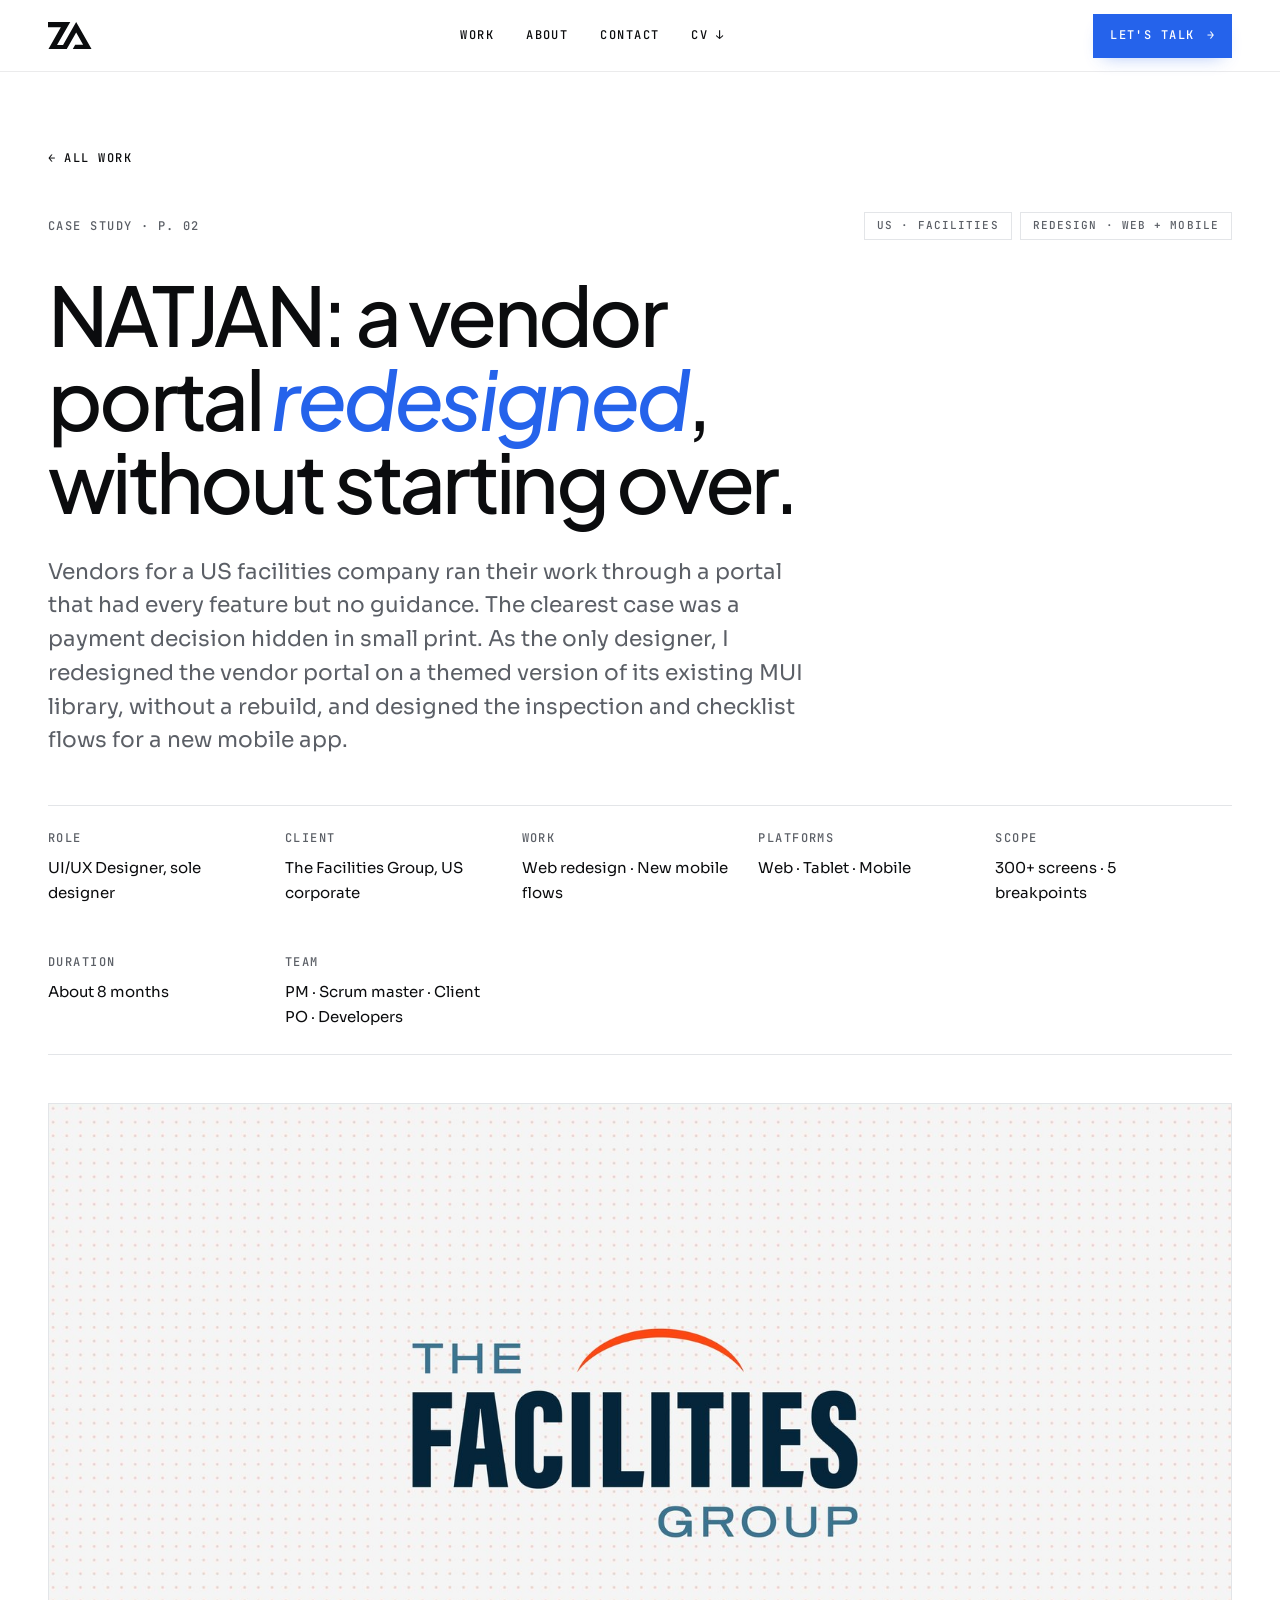
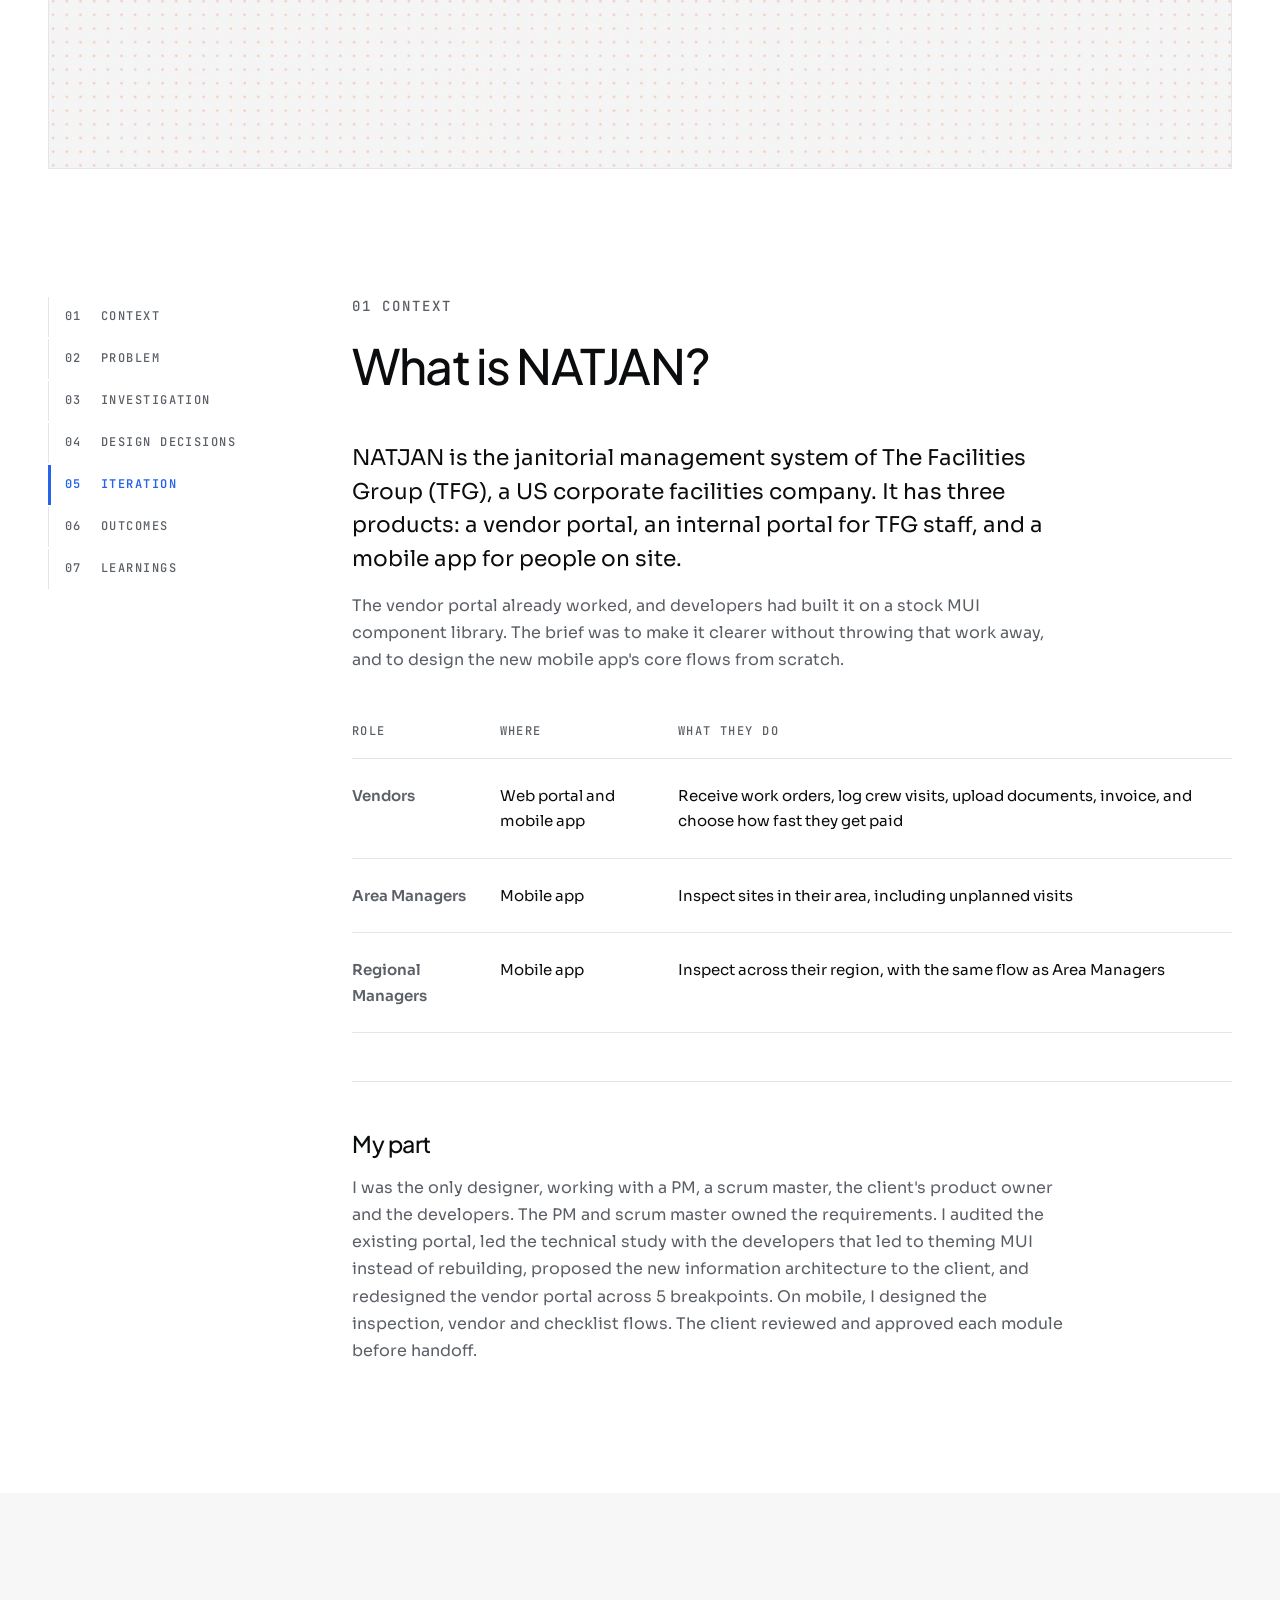
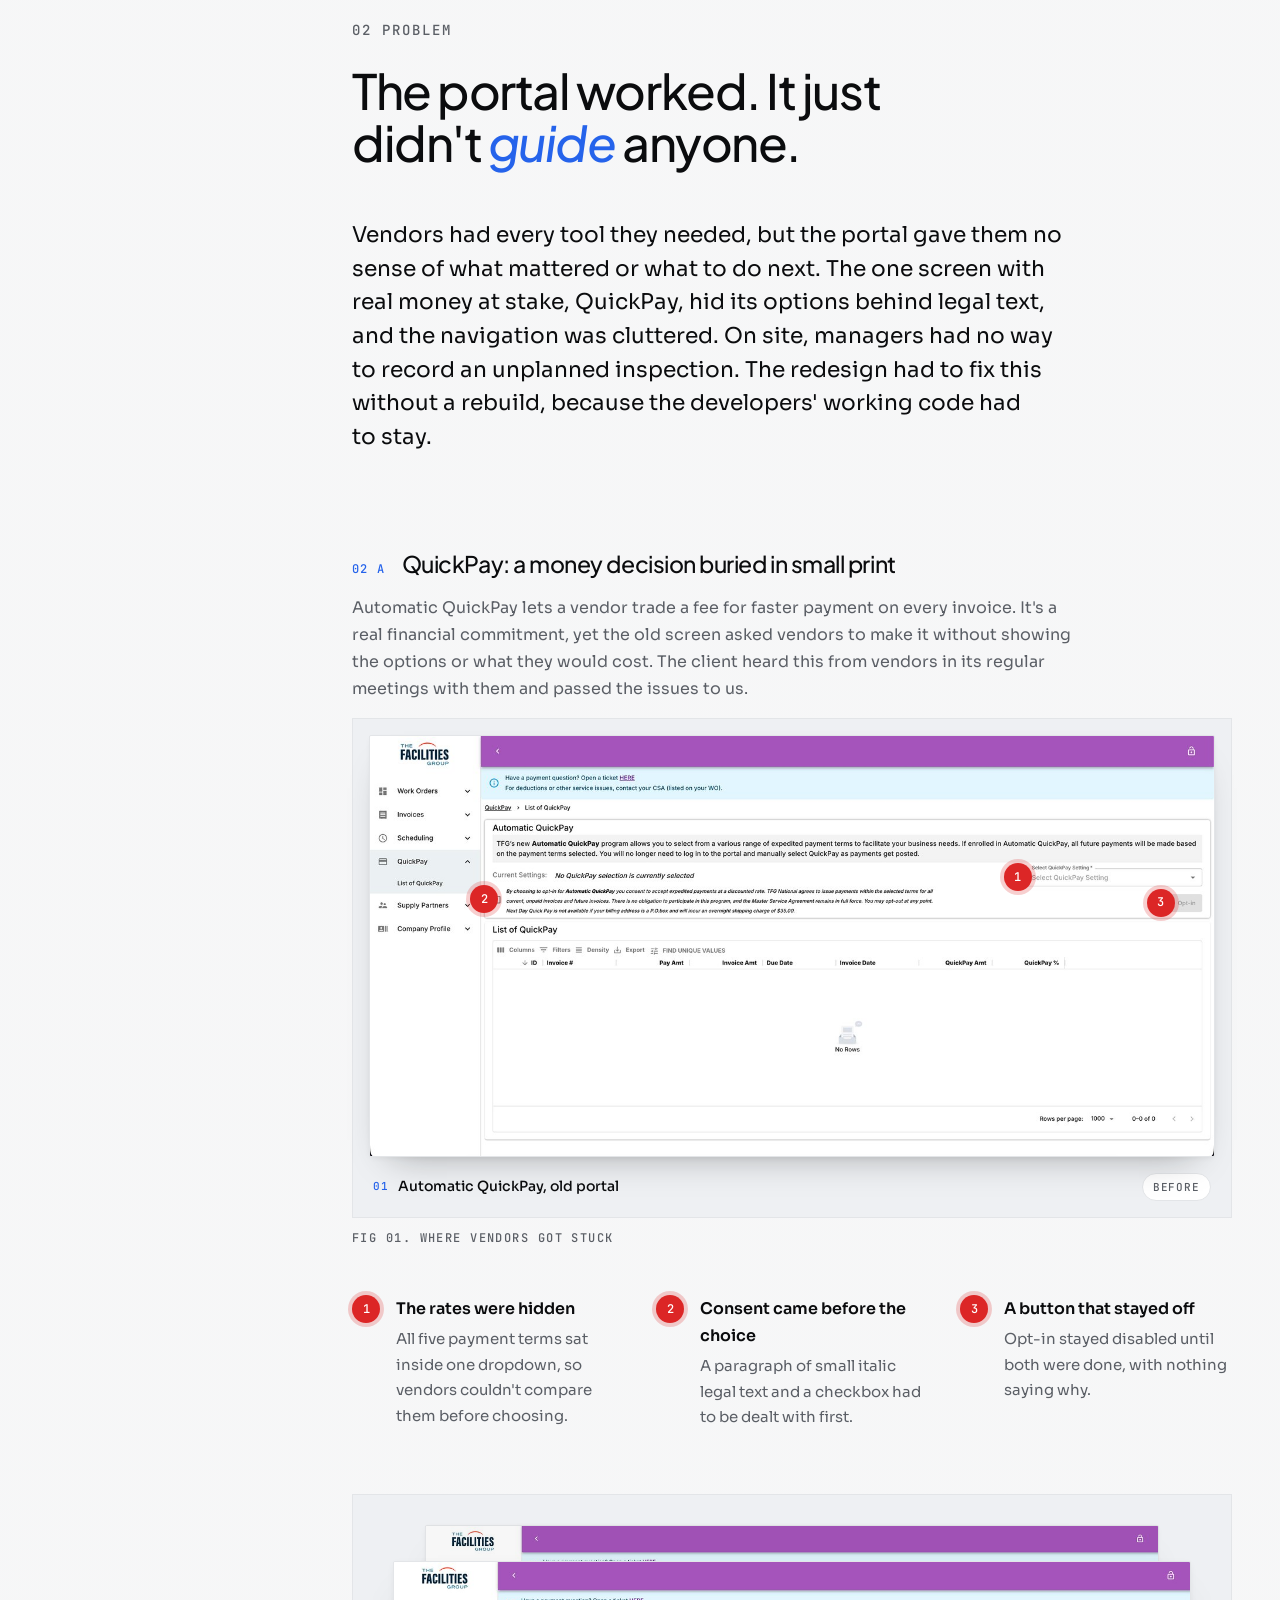
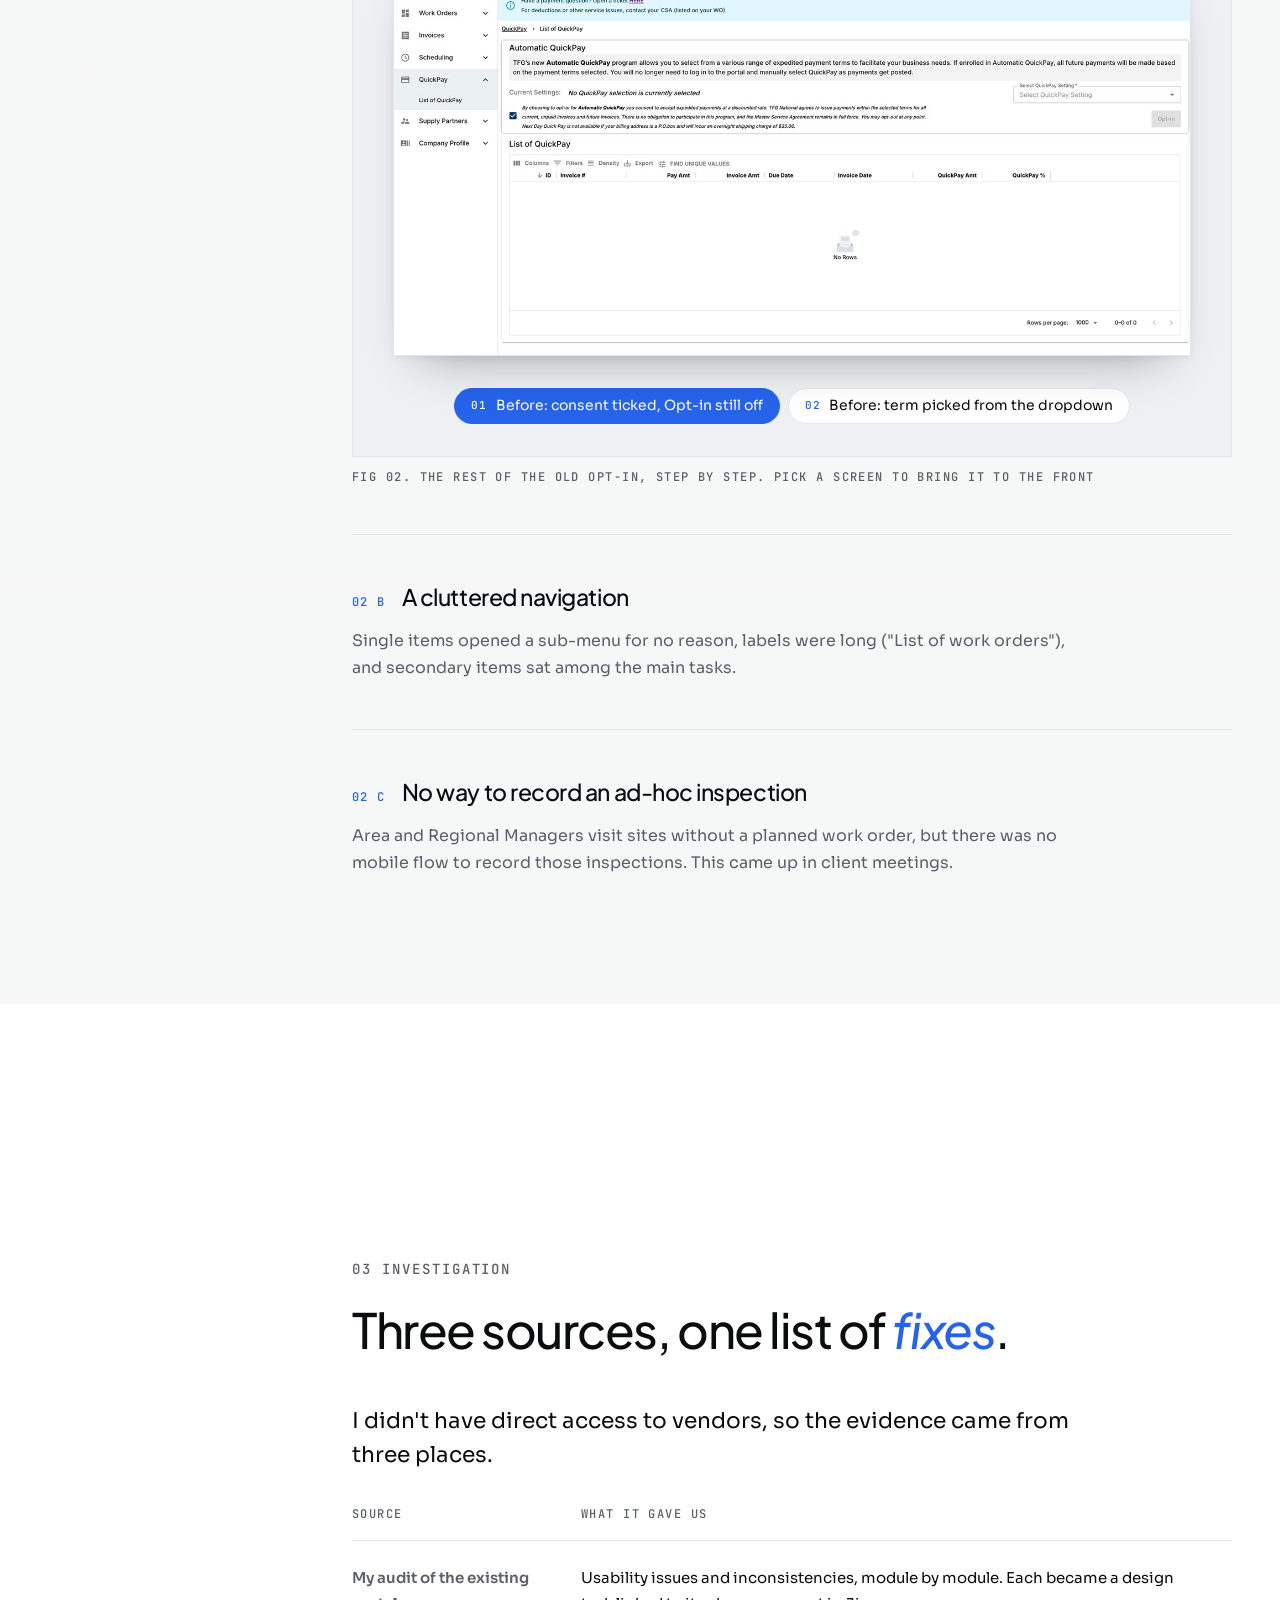
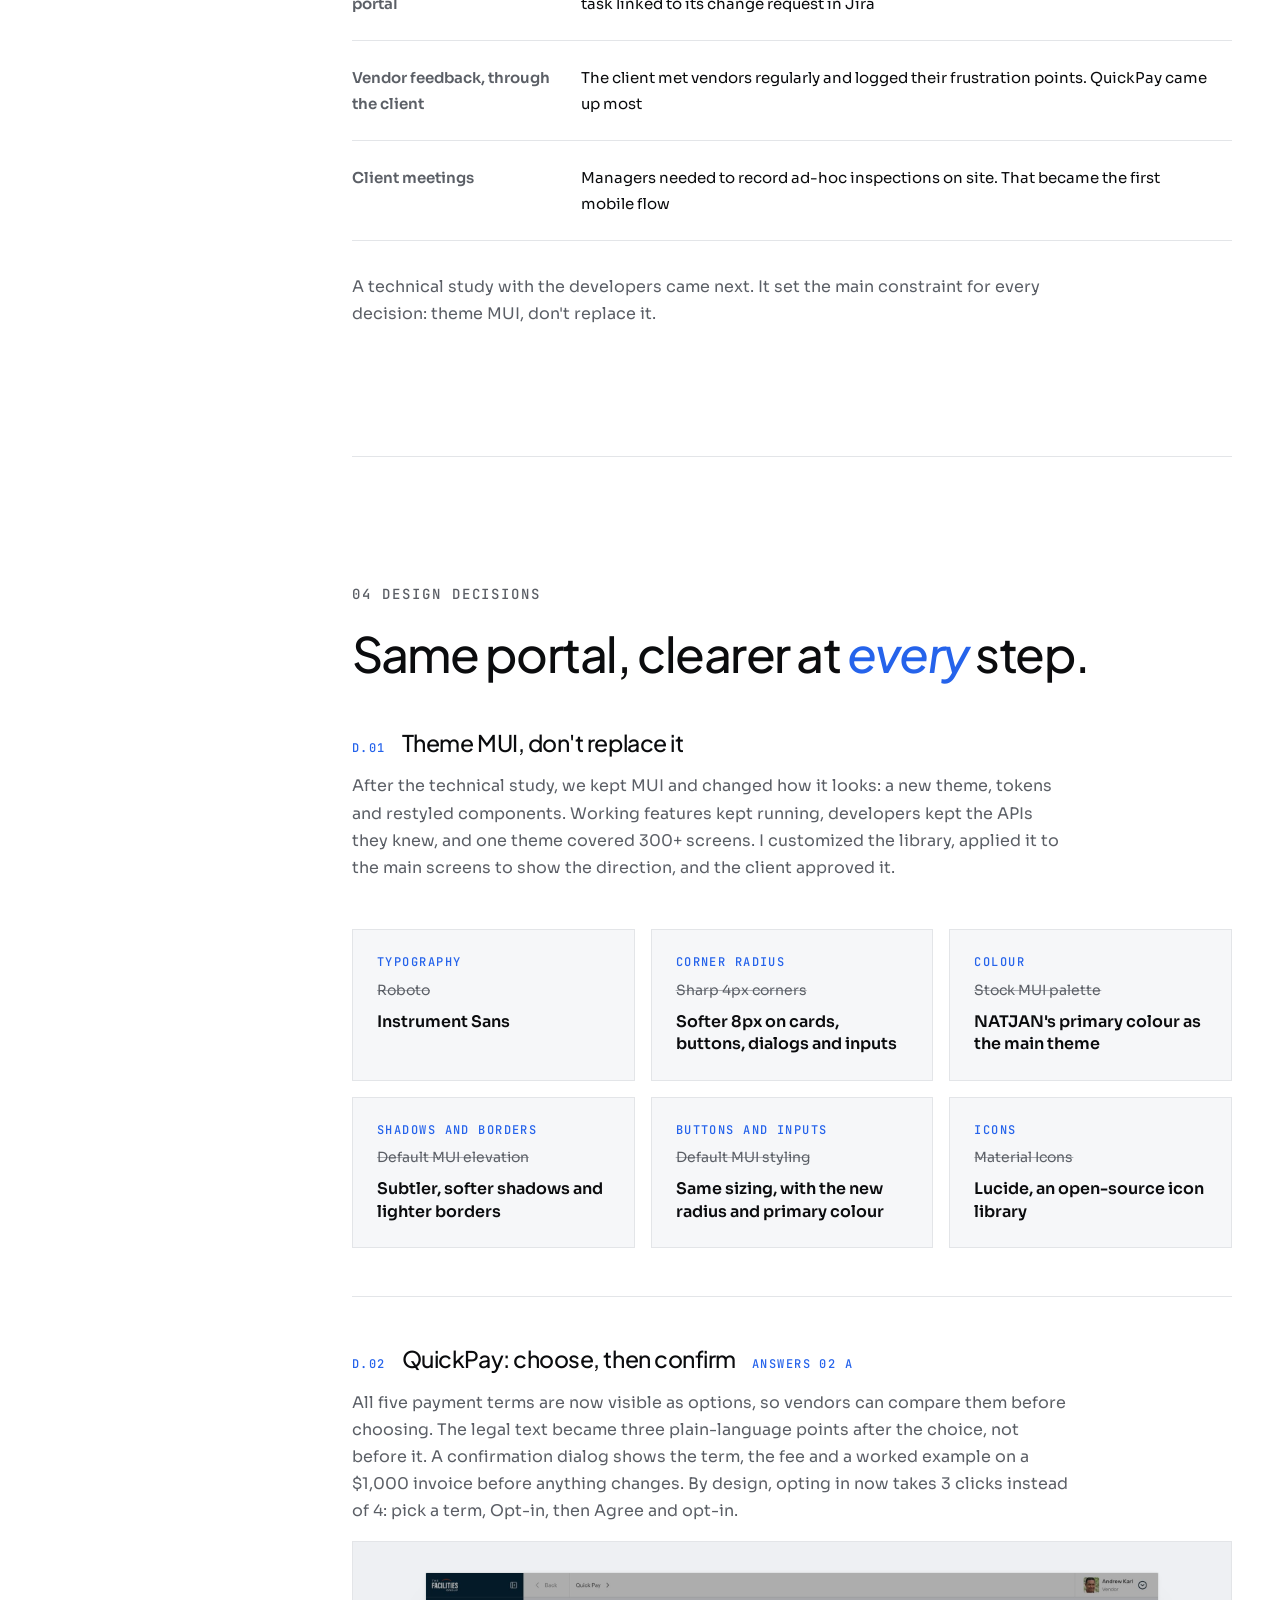
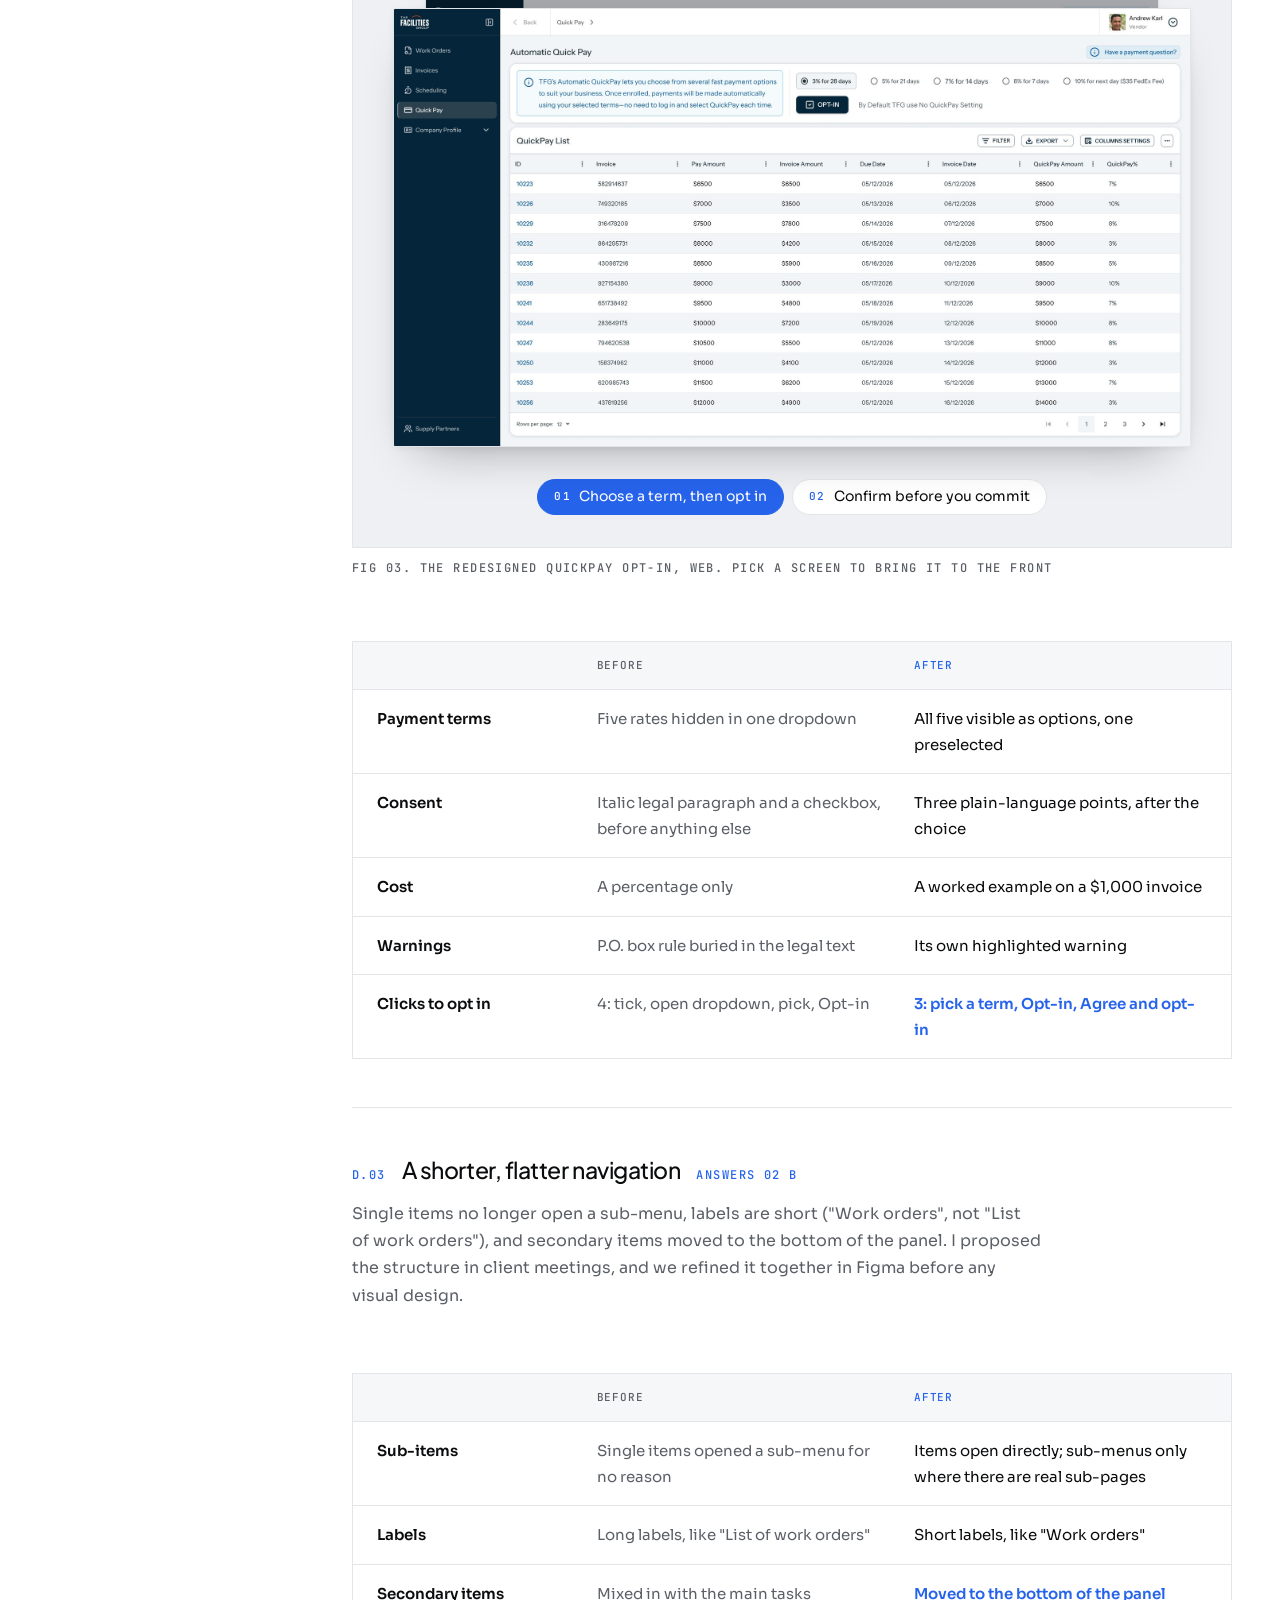
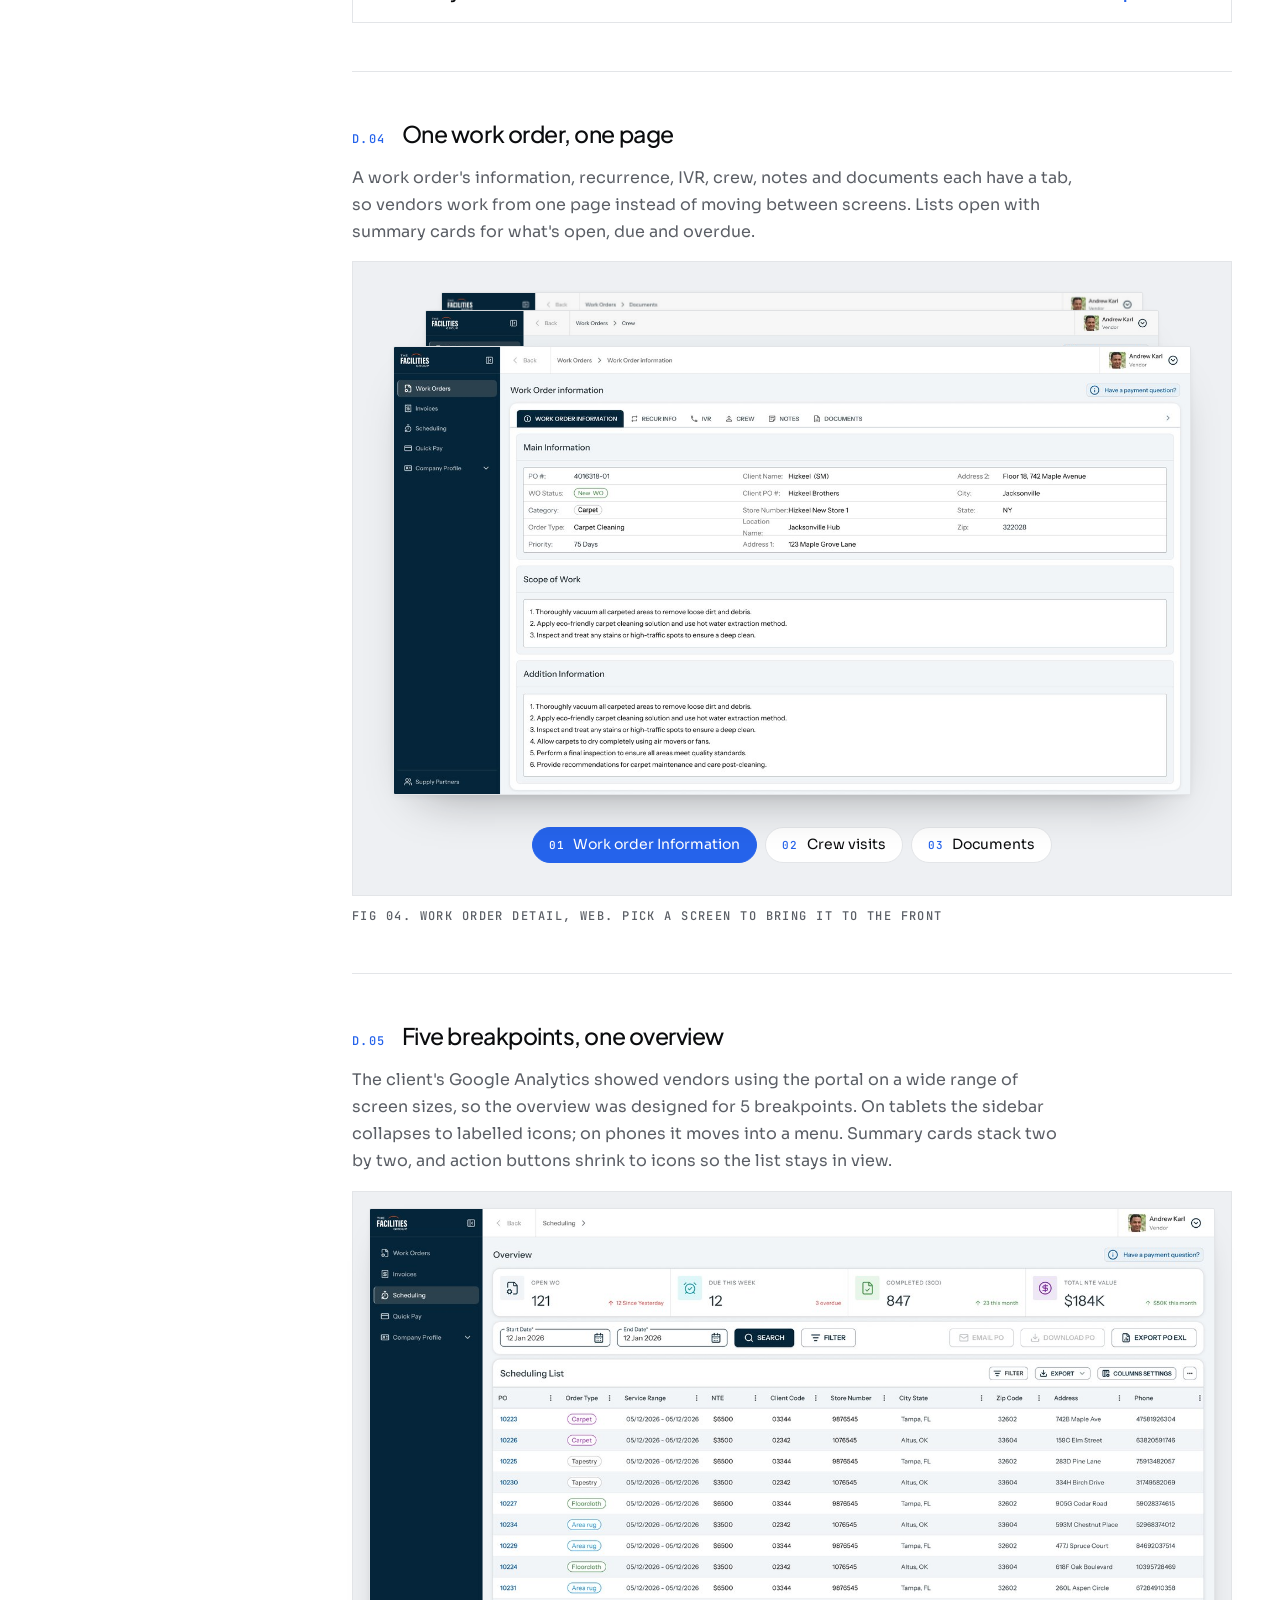
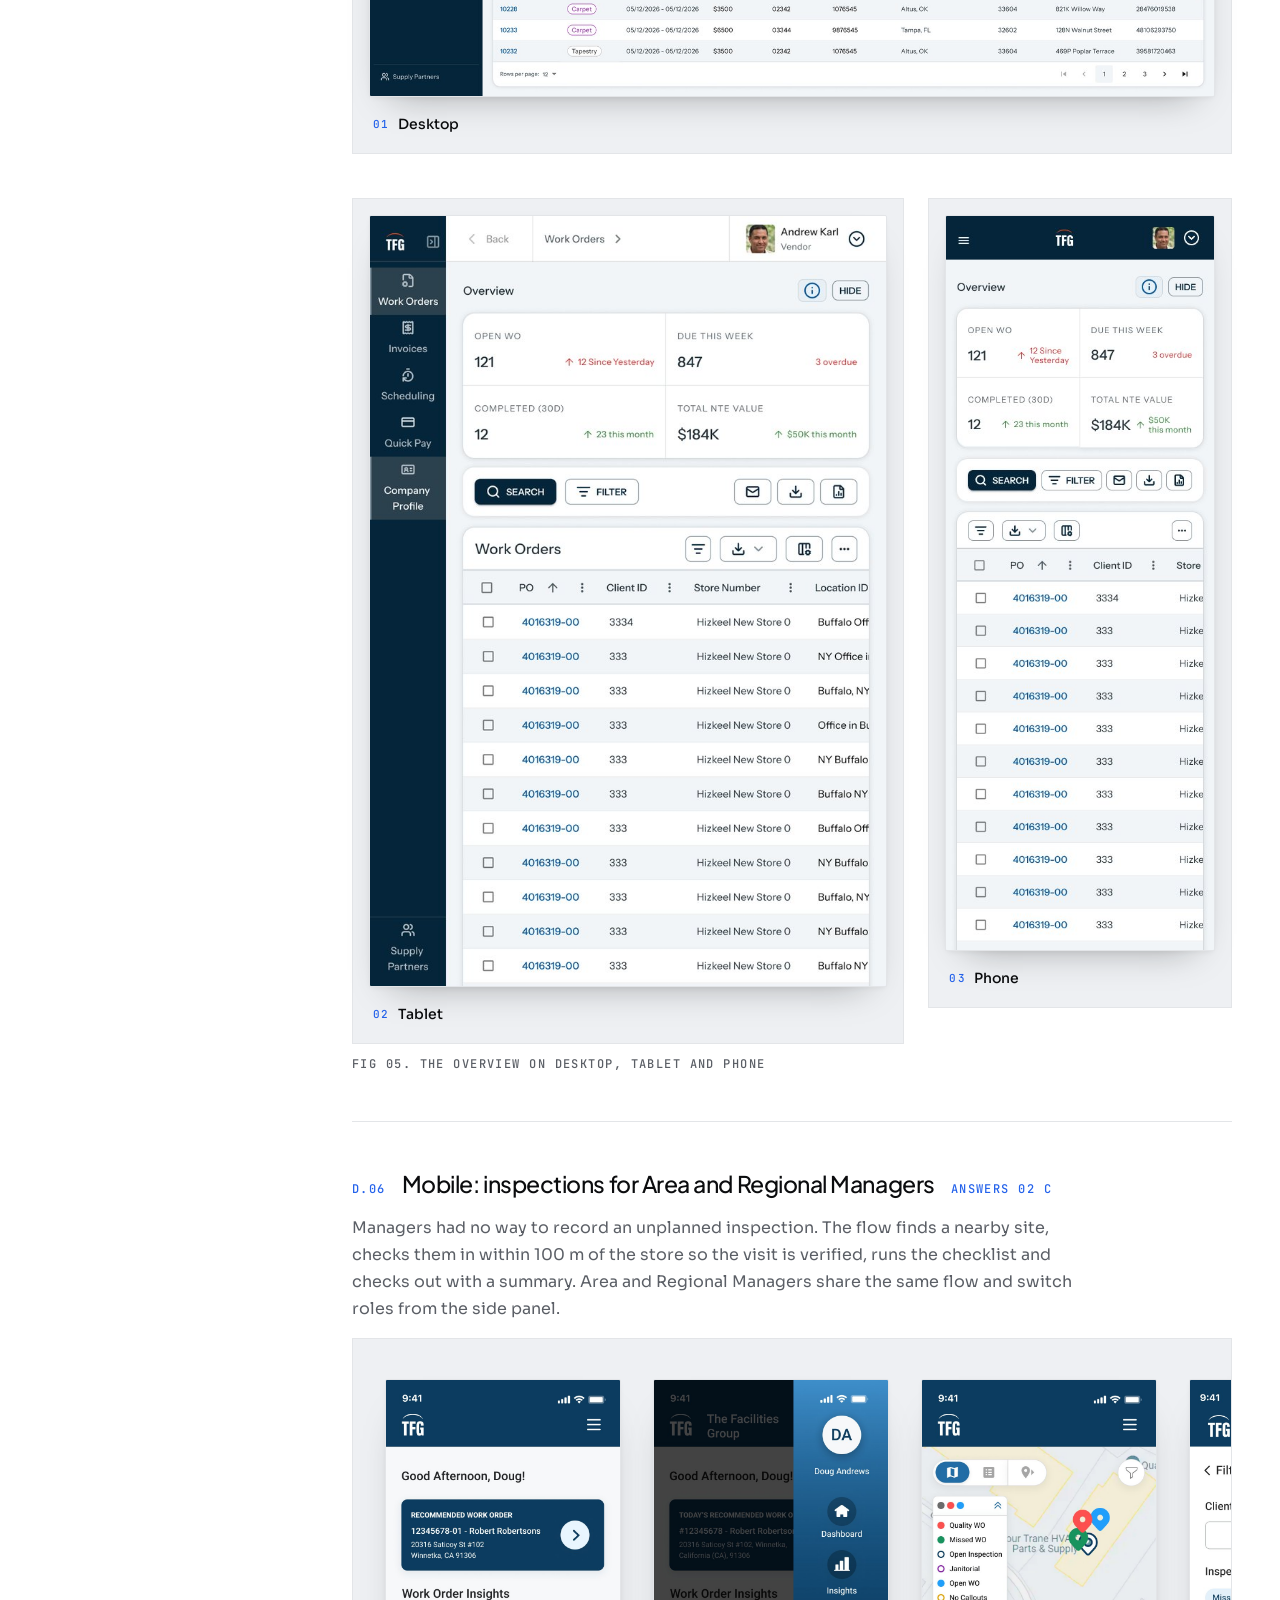
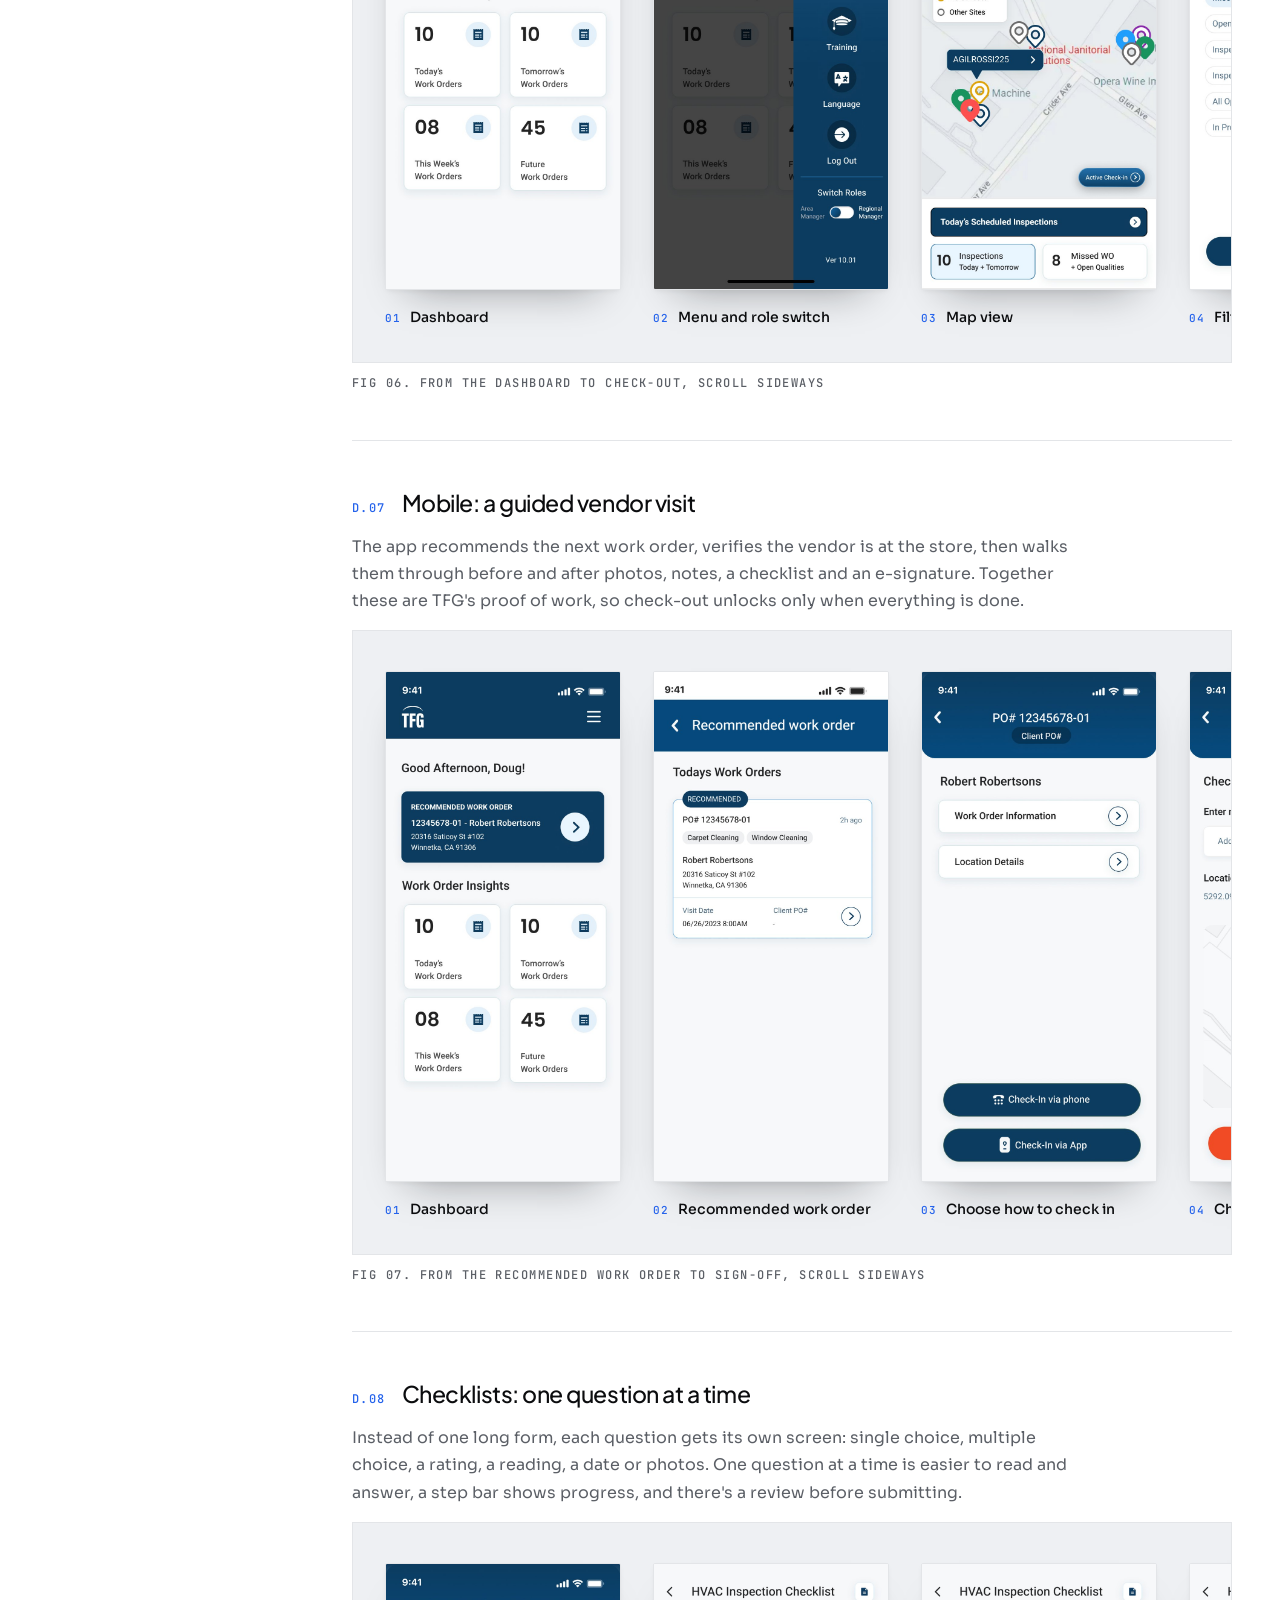
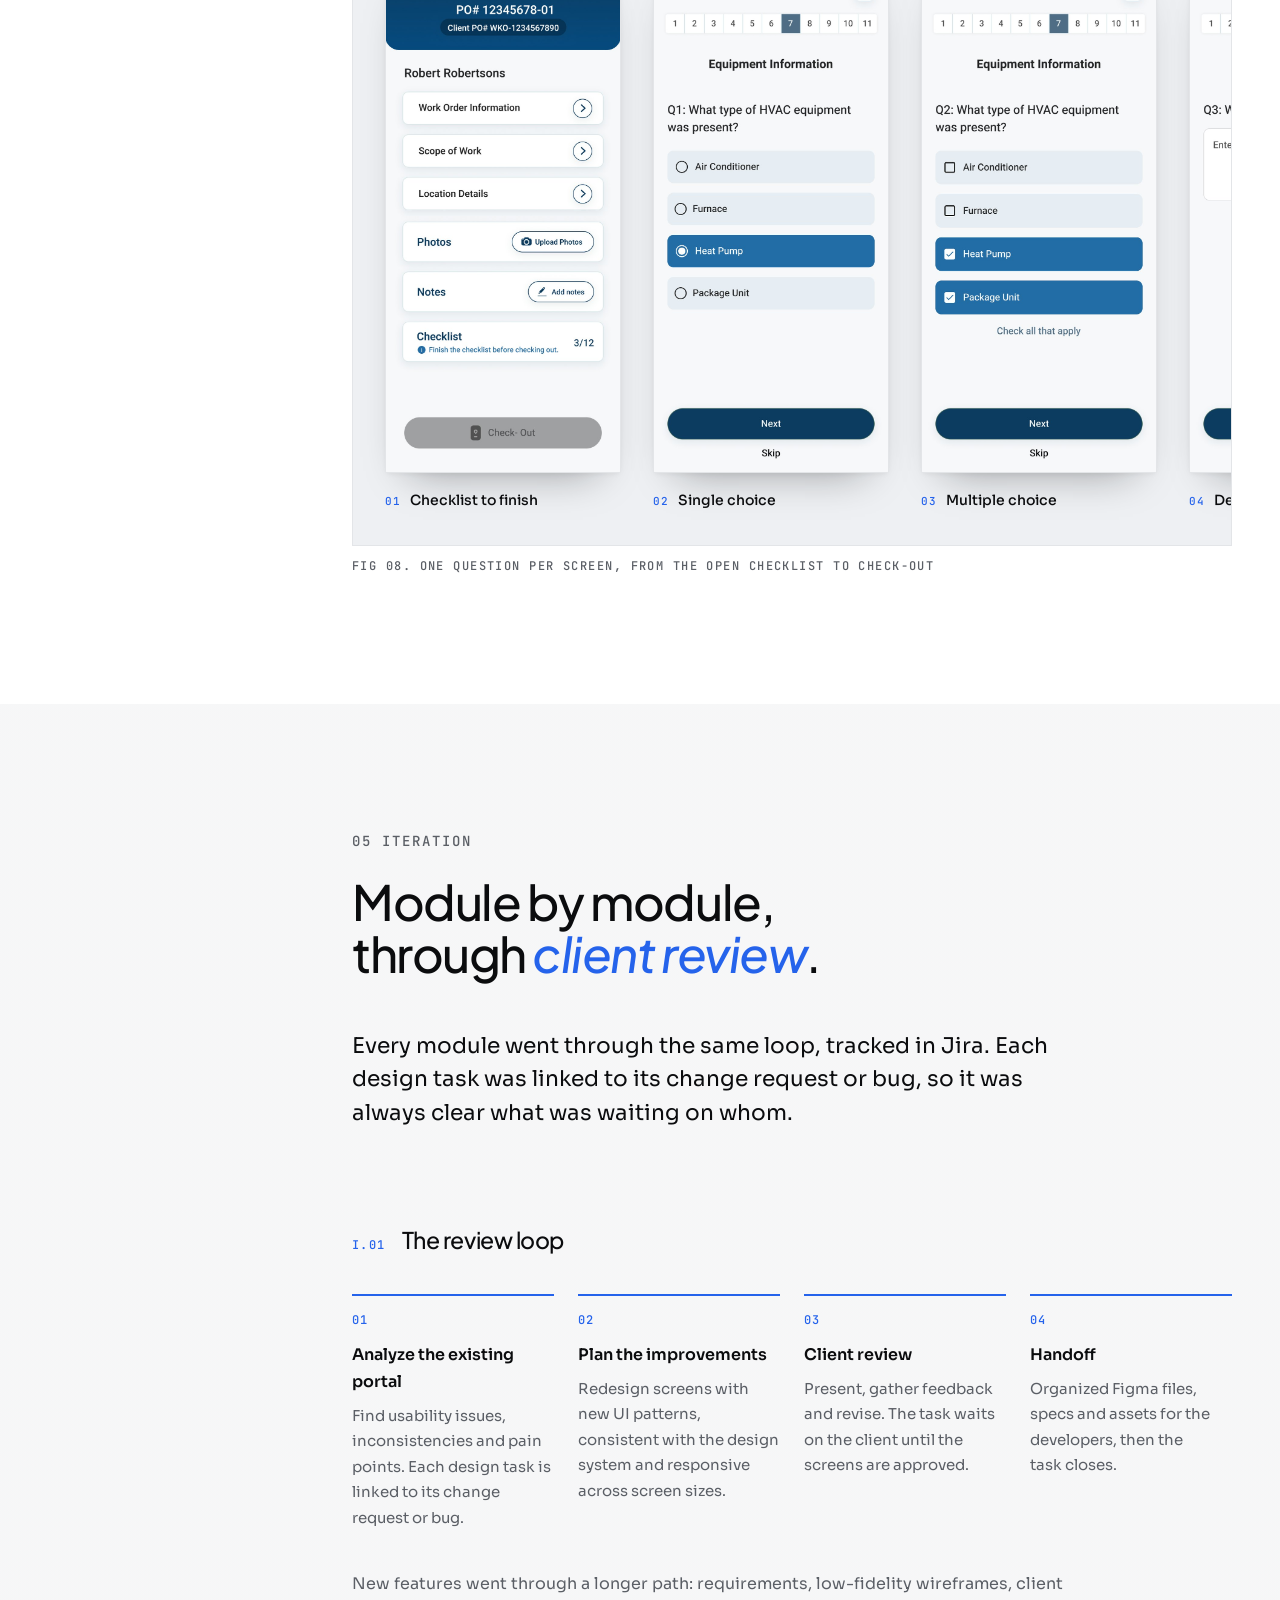
==== commit 06e712c3: "Add files via upload" ====
--- a/natjan.html
+++ b/natjan.html
@@ -180,14 +180,10 @@
 
 <div class="sub">
 <div class="sub-head"><span class="mono">D.02</span><h3 class="serif h-item">QuickPay: choose, then confirm</h3><span class="mono label">Answers 02 A</span></div>
-<p class="muted body">All five payment terms are now visible as options, so vendors can compare them before choosing. The legal text became three plain-language points after the choice, not before it. A confirmation dialog shows the term, the fee and a worked example on a $1,000 invoice before anything changes. By design, opting in now takes 2 clicks instead of 4.</p>
-<figure class="fig">
-<div class="d-stack" role="group" aria-label="Payment term, before and after" style="--arw: 1440; --arh: 715"><input class="d-in" type="radio" name="nj-term" id="nj-term-1" aria-label="Show Before: terms hidden in a dropdown"><input class="d-in" type="radio" name="nj-term" id="nj-term-2" aria-label="Show After: all five terms side by side"><div class="d-deck" style="--n: 1"><label class="d-card" for="nj-term-1" style="--i: 0"><img src="nj-old-qp-1.jpg" alt="Before: the old Automatic QuickPay screen, terms hidden in a dropdown and Opt-in disabled" width="1440" height="715" loading="lazy"></label><label class="d-card" for="nj-term-2" style="--i: 1"><img src="nj-quickpay-new.jpg" alt="After: a plain-language explainer, five payment terms as radio buttons, an Opt-in button, and the QuickPay list below" width="1440" height="793" loading="lazy"></label></div><div class="d-tabs"><label class="d-tab" for="nj-term-1"><span class="mono">01</span>Before: terms hidden in a dropdown</label><label class="d-tab" for="nj-term-2"><span class="mono">02</span>After: all five terms side by side</label></div></div>
-<figcaption class="mono">Fig 04. Choosing a payment term. Pick a screen to bring it to the front</figcaption>
-</figure>
-<figure class="fig" style="margin-top: var(--space-12)">
-<div class="d-stack" role="group" aria-label="Committing to QuickPay, before and after" style="--arw: 1440; --arh: 716"><input class="d-in" type="radio" name="nj-commit" id="nj-commit-1" aria-label="Show Before: opt-in straight after the small print"><input class="d-in" type="radio" name="nj-commit" id="nj-commit-2" aria-label="Show After: confirm before you commit"><div class="d-deck" style="--n: 1"><label class="d-card" for="nj-commit-1" style="--i: 0"><img src="nj-old-qp-3.jpg" alt="Before: a term chosen and Opt-in enabled, with the legal text above as the only explanation" width="1440" height="716" loading="lazy"></label><label class="d-card" for="nj-commit-2" style="--i: 1"><img src="nj-quickpay-confirm.jpg" alt="After: Confirm Automatic QuickPay dialog with payment term and invoice fee, what opting in means with a worked example, a P.O. box warning, and Cancel or Agree and opt-in" width="1440" height="793" loading="lazy"></label></div><div class="d-tabs"><label class="d-tab" for="nj-commit-1"><span class="mono">01</span>Before: opt-in straight after the small print</label><label class="d-tab" for="nj-commit-2"><span class="mono">02</span>After: confirm before you commit</label></div></div>
-<figcaption class="mono">Fig 05. Committing to QuickPay. Pick a screen to bring it to the front</figcaption>
+<p class="muted body">All five payment terms are now visible as options, so vendors can compare them before choosing. The legal text became three plain-language points after the choice, not before it. A confirmation dialog shows the term, the fee and a worked example on a $1,000 invoice before anything changes. By design, opting in now takes 3 clicks instead of 4: pick a term, Opt-in, then Agree and opt-in.</p>
+<figure class="fig">
+<div class="d-stack" role="group" aria-label="Redesigned QuickPay screens" style="--arw: 2000; --arh: 1101"><input class="d-in" type="radio" name="nj-qp" id="nj-qp-1" aria-label="Show Choose a term, then opt in"><input class="d-in" type="radio" name="nj-qp" id="nj-qp-2" aria-label="Show Confirm before you commit"><div class="d-deck" style="--n: 1"><label class="d-card" for="nj-qp-1" style="--i: 0"><img src="nj-qp-choose.jpg" alt="Redesigned Automatic QuickPay screen: a plain-language explainer, all five payment terms as radio buttons with 3% for 28 days selected, the Opt-in button below them, and the QuickPay list of invoices underneath" width="2000" height="1101" loading="lazy"></label><label class="d-card" for="nj-qp-2" style="--i: 1"><img src="nj-qp-confirm.jpg" alt="Confirm Automatic QuickPay dialog: the payment term and invoice fee, three plain-language points with a worked example on a $1,000 invoice, a highlighted warning about P.O. box addresses and the $35 overnight charge, and Cancel or Agree and opt-in" width="2000" height="1101" loading="lazy"></label></div><div class="d-tabs"><label class="d-tab" for="nj-qp-1"><span class="mono">01</span>Choose a term, then opt in</label><label class="d-tab" for="nj-qp-2"><span class="mono">02</span>Confirm before you commit</label></div></div>
+<figcaption class="mono">Fig 03. The redesigned QuickPay opt-in, web. Pick a screen to bring it to the front</figcaption>
 </figure>
 <div class="ba-table" role="table" aria-label="QuickPay before and after">
 <div class="ba-row ba-head" role="row"><span role="columnheader"><span class="sr-only">Aspect</span></span><span class="mono" role="columnheader">Before</span><span class="mono" role="columnheader">After</span></div>
@@ -195,7 +191,7 @@
 <div class="ba-row" role="row"><strong role="rowheader">Consent</strong><span role="cell">Italic legal paragraph and a checkbox, before anything else</span><span role="cell">Three plain-language points, after the choice</span></div>
 <div class="ba-row" role="row"><strong role="rowheader">Cost</strong><span role="cell">A percentage only</span><span role="cell">A worked example on a $1,000 invoice</span></div>
 <div class="ba-row" role="row"><strong role="rowheader">Warnings</strong><span role="cell">P.O. box rule buried in the legal text</span><span role="cell">Its own highlighted warning</span></div>
-<div class="ba-row" role="row"><strong role="rowheader">Clicks to opt in</strong><span role="cell">4: tick, open dropdown, pick, Opt-in</span><span class="is-win" role="cell">2: Opt-in, then Agree and opt-in</span></div>
+<div class="ba-row" role="row"><strong role="rowheader">Clicks to opt in</strong><span role="cell">4: tick, open dropdown, pick, Opt-in</span><span class="is-win" role="cell">3: pick a term, Opt-in, Agree and opt-in</span></div>
 </div>
 </div>
 
@@ -217,7 +213,7 @@
 <p class="muted body">A work order's information, recurrence, IVR, crew, notes and documents each have a tab, so vendors work from one page instead of moving between screens. Lists open with summary cards for what's open, due and overdue.</p>
 <figure class="fig">
 <div class="d-stack" role="group" aria-label="Work order detail screens" style="--arw: 1440; --arh: 810"><input class="d-in" type="radio" name="nj-wo" id="nj-wo-1" aria-label="Show Work order Information"><input class="d-in" type="radio" name="nj-wo" id="nj-wo-2" aria-label="Show Crew visits"><input class="d-in" type="radio" name="nj-wo" id="nj-wo-3" aria-label="Show Documents"><div class="d-deck" style="--n: 2"><label class="d-card" for="nj-wo-1" style="--i: 0"><img src="nj-wo-info.jpg" alt="Work order information tab: PO, status, category, client, store and address details, scope of work and additional information" width="1440" height="819" loading="lazy"></label><label class="d-card" for="nj-wo-2" style="--i: 1"><img src="nj-crew.jpg" alt="Crew tab: original NTE, deductions and total NTE, then a list of crew visits that expand to show deductions" width="1440" height="810" loading="lazy"></label><label class="d-card" for="nj-wo-3" style="--i: 2"><img src="nj-documents.jpg" alt="Documents tab: approved and pending documents, each with file type, date, type badge, uploader, comment and Download" width="1440" height="810" loading="lazy"></label></div><div class="d-tabs"><label class="d-tab" for="nj-wo-1"><span class="mono">01</span>Work order Information</label><label class="d-tab" for="nj-wo-2"><span class="mono">02</span>Crew visits</label><label class="d-tab" for="nj-wo-3"><span class="mono">03</span>Documents</label></div></div>
-<figcaption class="mono">Fig 07. Work order detail, web. Pick a screen to bring it to the front</figcaption>
+<figcaption class="mono">Fig 04. Work order detail, web. Pick a screen to bring it to the front</figcaption>
 </figure>
 </div>
 
@@ -230,7 +226,7 @@
 <figure class="shot"><div class="shot-media"><img src="nj-tablet-wo.jpg" alt="Tablet work orders: icon sidebar, summary cards in a 2 by 2 grid, icon-only actions and the work orders table" width="720" height="1075" loading="lazy"></div><p class="screen-cap"><span class="mono">02</span>Tablet</p></figure>
 <figure class="shot"><div class="shot-media"><img src="nj-mobile-wo.jpg" alt="Phone work orders: a menu button, compact summary cards, icon actions and a scrolling table" width="393" height="1078" loading="lazy"></div><p class="screen-cap"><span class="mono">03</span>Phone</p></figure>
 </div>
-<figcaption class="mono">Fig 08. The overview on desktop, tablet and phone</figcaption>
+<figcaption class="mono">Fig 05. The overview on desktop, tablet and phone</figcaption>
 </figure>
 </div>
 <div class="sub">
@@ -248,7 +244,7 @@
 <figure class="m-shot"><img src="am-progress.jpg" alt="Inspection in progress: inspection information, location, links, notes, a checklist at 1 of 3, photo uploads and attachments" width="780" height="2205" loading="lazy"><p class="screen-cap"><span class="mono">08</span>Inspection in progress</p></figure>
 <figure class="m-shot"><img src="am-summary.jpg" alt="Inspection summary before check-out: duration, location, account manager, checklist completed, photo and note counts, with Check-out or Check out and complete inspection" width="780" height="1675" loading="lazy"><p class="screen-cap"><span class="mono">09</span>Summary and check-out</p></figure>
 </div>
-<figcaption class="mono">Fig 09. From the dashboard to check-out, scroll sideways</figcaption>
+<figcaption class="mono">Fig 06. From the dashboard to check-out, scroll sideways</figcaption>
 </figure>
 </div>
 <div class="sub">
@@ -266,7 +262,7 @@
 <figure class="m-shot"><img src="vn-signature.jpg" alt="Sign-off signature recorded, checklist at 3 of 3, and Check-out now enabled" width="780" height="1675" loading="lazy"><p class="screen-cap"><span class="mono">08</span>Sign-off</p></figure>
 <figure class="m-shot"><img src="vn-signedoff.jpg" alt="Success dialog: work order signed off, with check-in and check-out times and the store address" width="780" height="1675" loading="lazy"><p class="screen-cap"><span class="mono">09</span>Signed off</p></figure>
 </div>
-<figcaption class="mono">Fig 10. From the recommended work order to sign-off, scroll sideways</figcaption>
+<figcaption class="mono">Fig 07. From the recommended work order to sign-off, scroll sideways</figcaption>
 </figure>
 </div>
 <div class="sub">
@@ -285,7 +281,7 @@
 <figure class="m-shot"><img src="cl-summary.jpg" alt="Summary of the answers and photos before submitting the checklist" width="780" height="1688" loading="lazy"><p class="screen-cap"><span class="mono">09</span>Review and submit</p></figure>
 <figure class="m-shot"><img src="cl-done.jpg" alt="Work order with the checklist at 12 of 12 and Check-out enabled" width="780" height="1675" loading="lazy"><p class="screen-cap"><span class="mono">10</span>Ready to check out</p></figure>
 </div>
-<figcaption class="mono">Fig 11. One question per screen, from the open checklist to check-out</figcaption>
+<figcaption class="mono">Fig 08. One question per screen, from the open checklist to check-out</figcaption>
 </figure>
 </div>
 </section>
@@ -309,7 +305,7 @@
 <li><span class="mono">04</span><div><strong>Handoff</strong><p class="muted">Organized Figma files, specs and assets for the developers, then the task closes.</p></div></li>
 </ol>
 <p class="muted body">New features went through a longer path: requirements, low-fidelity wireframes, client approval, high-fidelity design, a second approval and handoff.</p>
-<figure class="fig ds-fig nj-jira"><img src="nj-jira-flow.png" alt="Jira workflow for design tasks: Start, Not started, In progress, Waiting for reporter, Awaiting verification and Closed" width="762" height="328" loading="lazy"><figcaption class="mono">Fig 03. Design task statuses in Jira</figcaption></figure>
+<figure class="fig ds-fig nj-jira"><img src="nj-jira-flow.png" alt="Jira workflow for design tasks: Start, Not started, In progress, Waiting for reporter, Awaiting verification and Closed" width="762" height="328" loading="lazy"><figcaption class="mono">Fig 09. Design task statuses in Jira</figcaption></figure>
 </div>
 <div class="sub">
 <div class="sub-head"><span class="mono">I.02</span><h3 class="serif h-item">One pin colour became a map key</h3></div>
@@ -330,7 +326,7 @@
 <table class="table ev-table">
 <thead><tr><th scope="col">Evidence</th><th scope="col">Result</th></tr></thead>
 <tbody>
-<tr><td><span class="ev-tag mono">By design</span></td><td>QuickPay opt-in takes 2 clicks instead of 4, with every term and its cost visible before committing. Managers can record ad-hoc inspections, which they couldn't before</td></tr><tr><td><span class="ev-tag mono">Delivered</span></td><td>300+ screens on one customized MUI theme, across 5 breakpoints. One inspection flow for Area and Regional Managers, plus the vendor and checklist flows. No rebuild: the developers' components and logic stayed</td></tr><tr><td><span class="ev-tag mono is-open">Not yet measured</span></td><td>The QuickPay opt-in rate, vendor support questions, and how long inspections take on site</td></tr>
+<tr><td><span class="ev-tag mono">By design</span></td><td>QuickPay opt-in takes 3 clicks instead of 4, with every term and its cost visible before committing. Managers can record ad-hoc inspections, which they couldn't before</td></tr><tr><td><span class="ev-tag mono">Delivered</span></td><td>300+ screens on one customized MUI theme, across 5 breakpoints. One inspection flow for Area and Regional Managers, plus the vendor and checklist flows. No rebuild: the developers' components and logic stayed</td></tr><tr><td><span class="ev-tag mono is-open">Not yet measured</span></td><td>The QuickPay opt-in rate, vendor support questions, and how long inspections take on site</td></tr>
 </tbody>
 </table>
 </div>
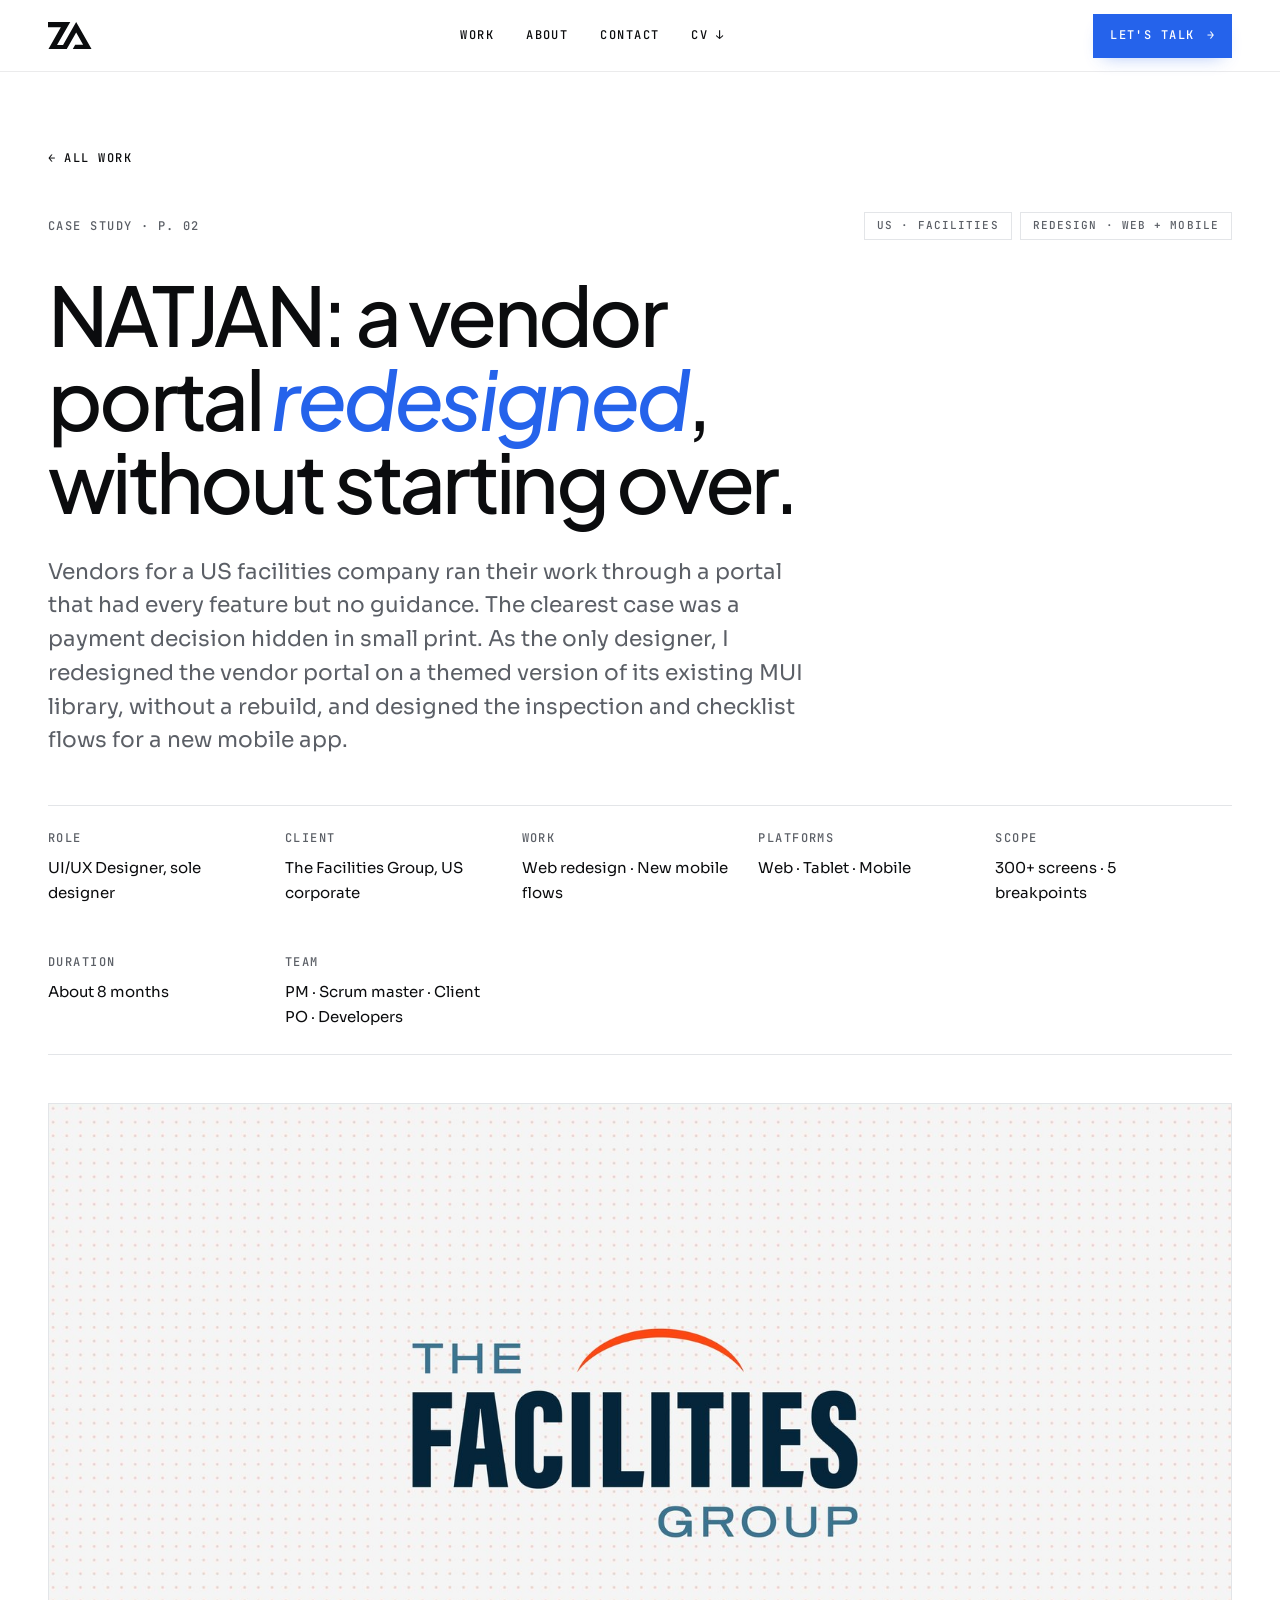
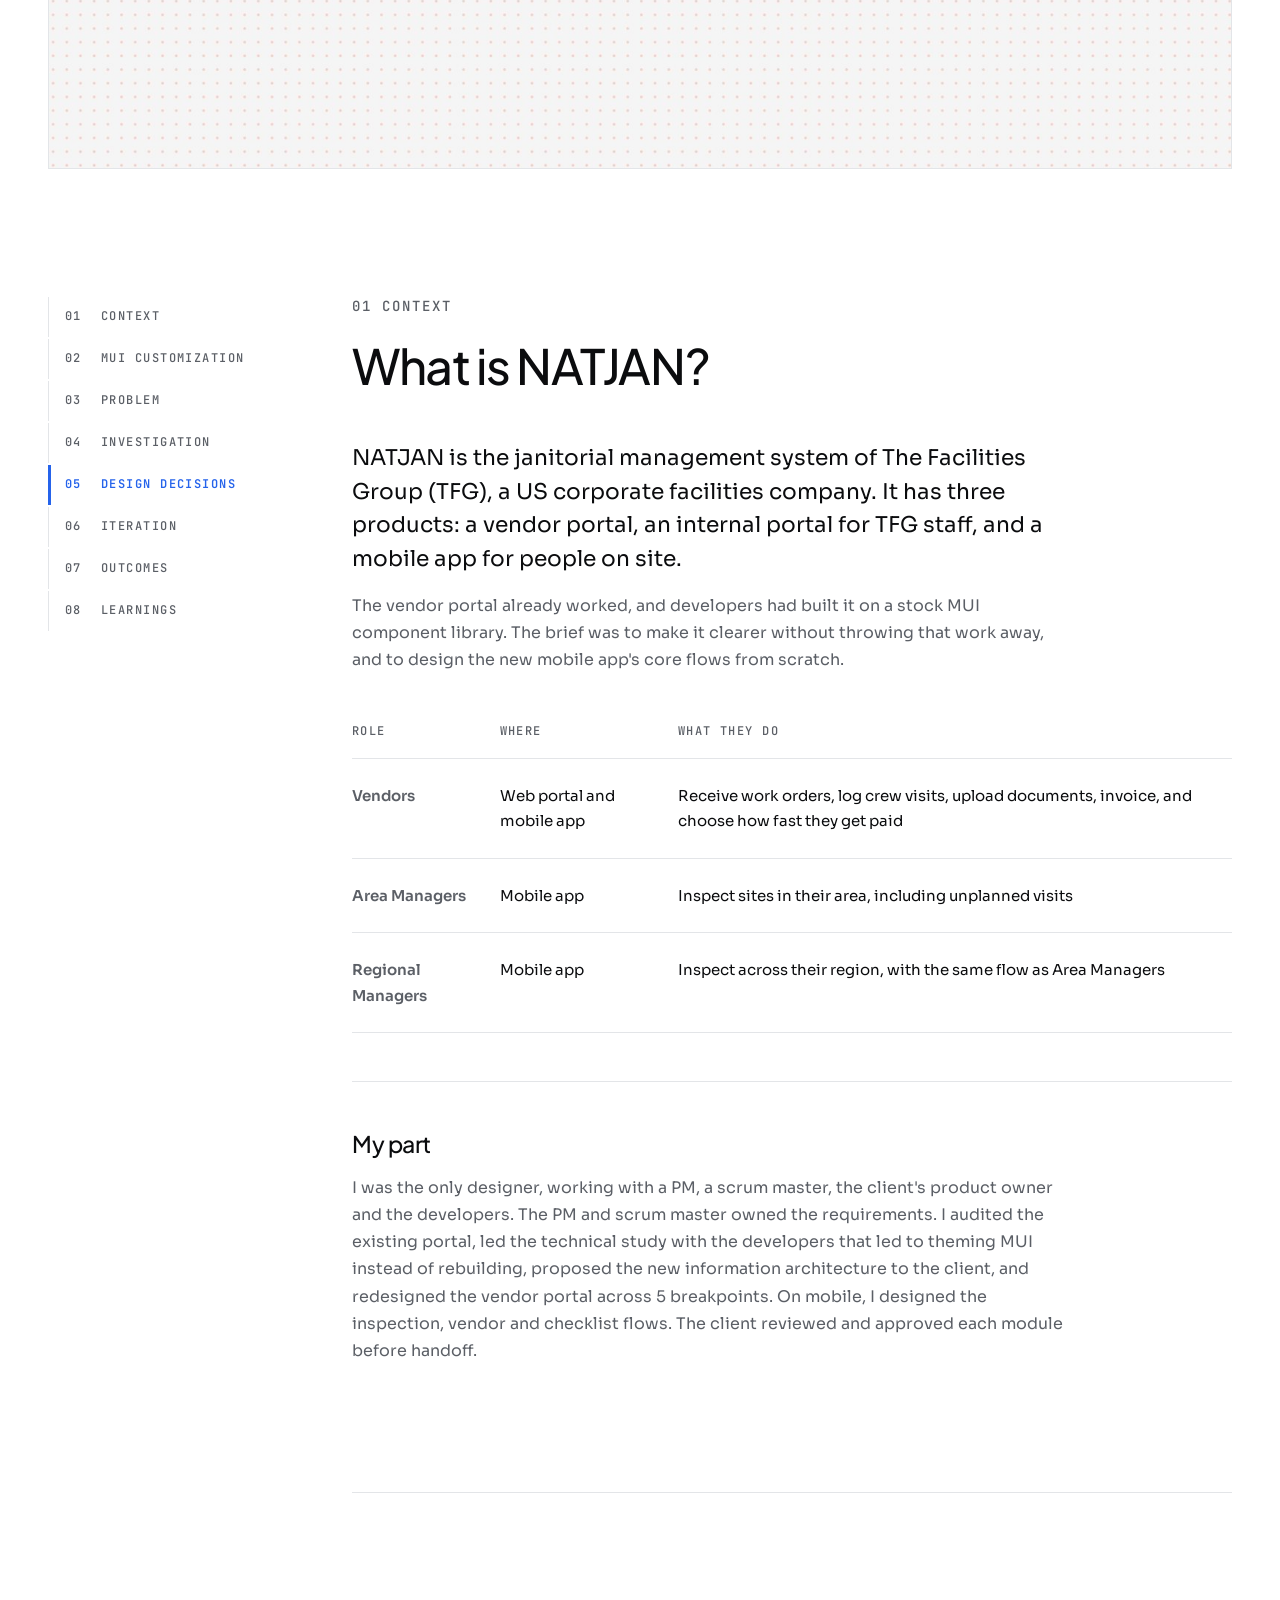
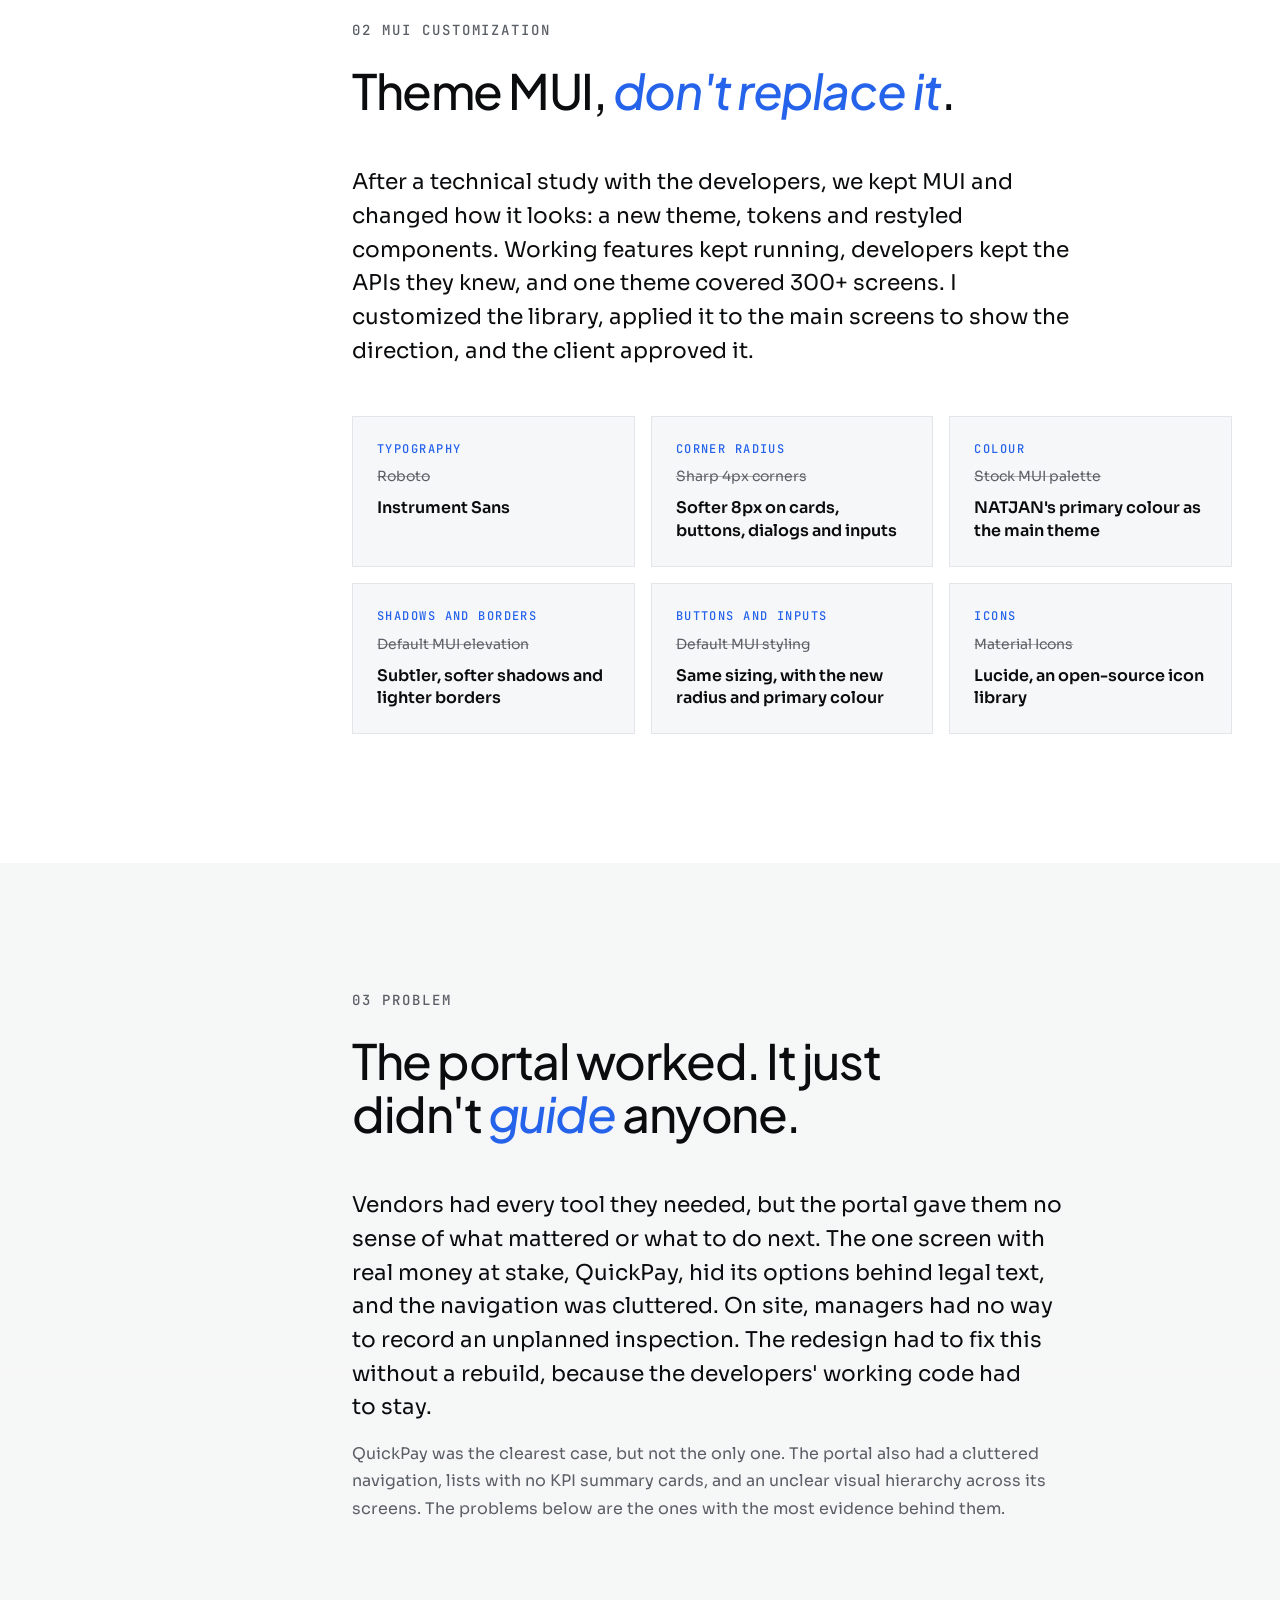
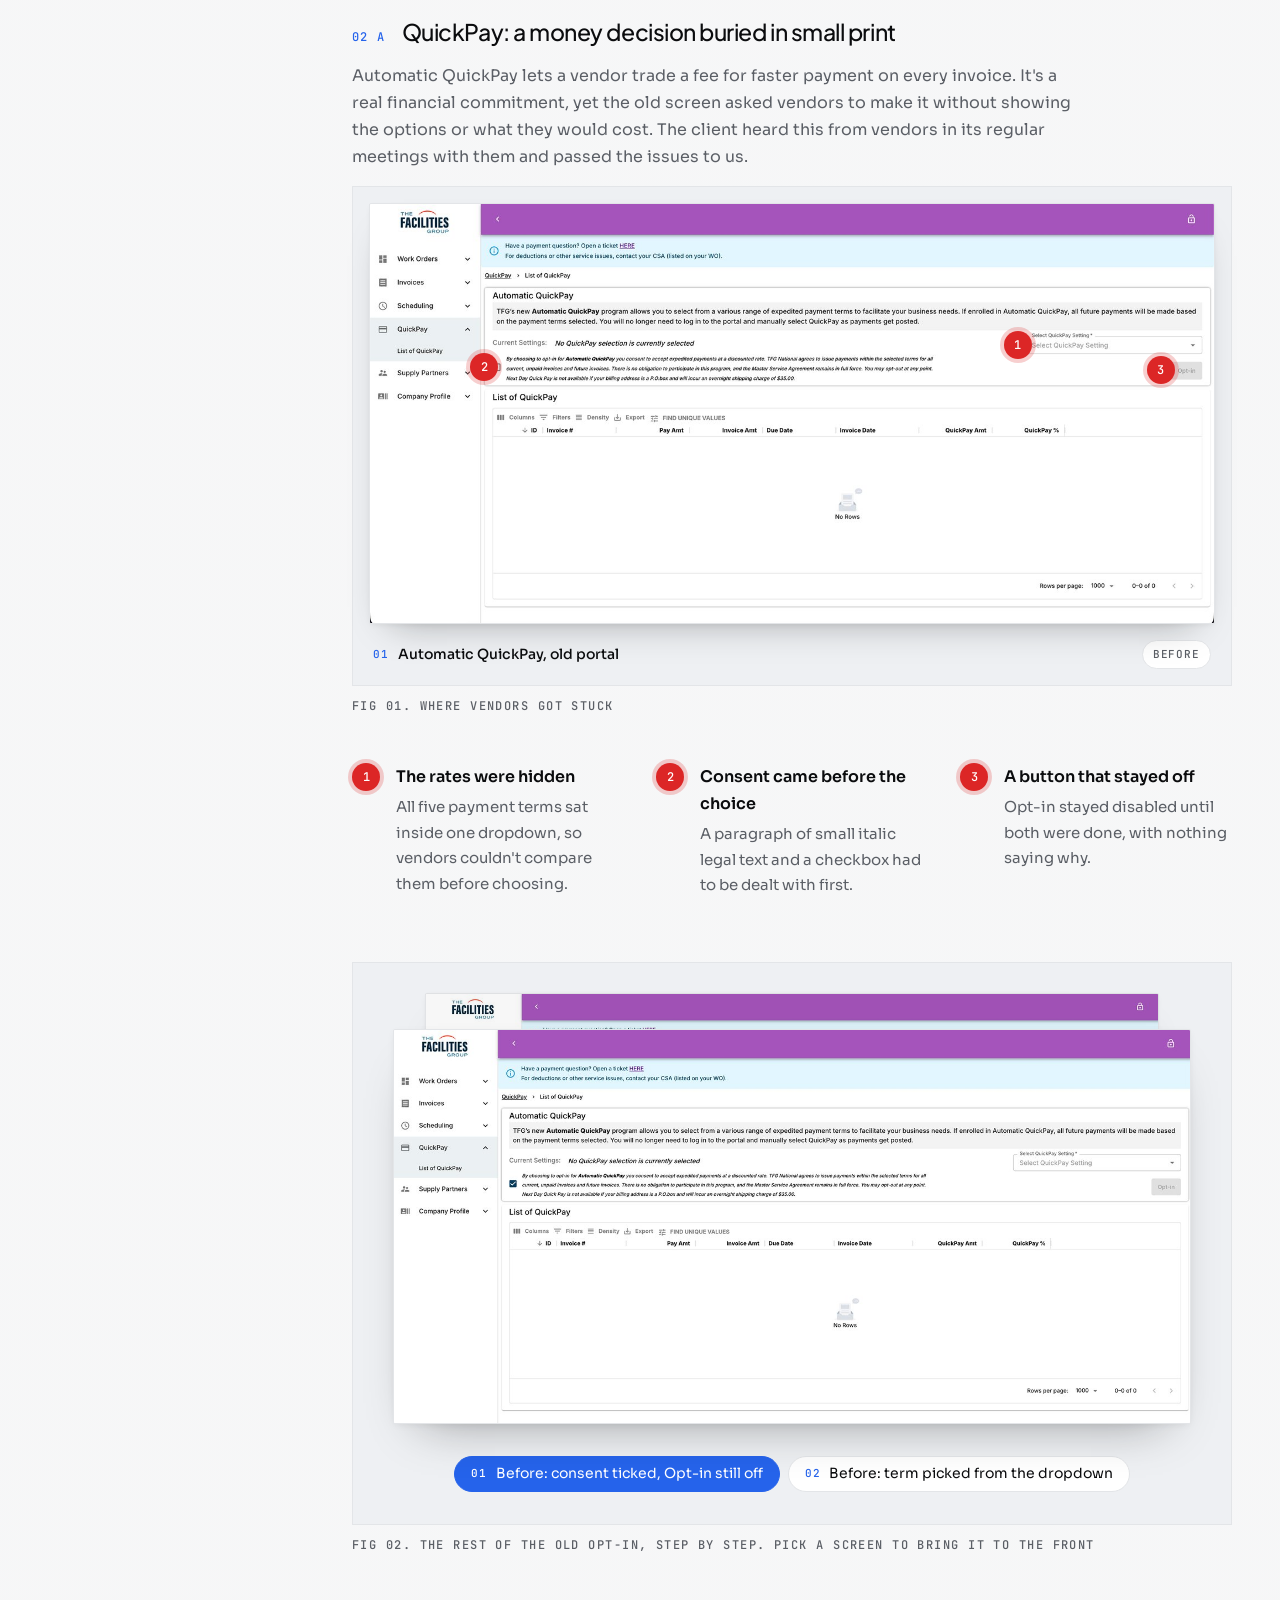
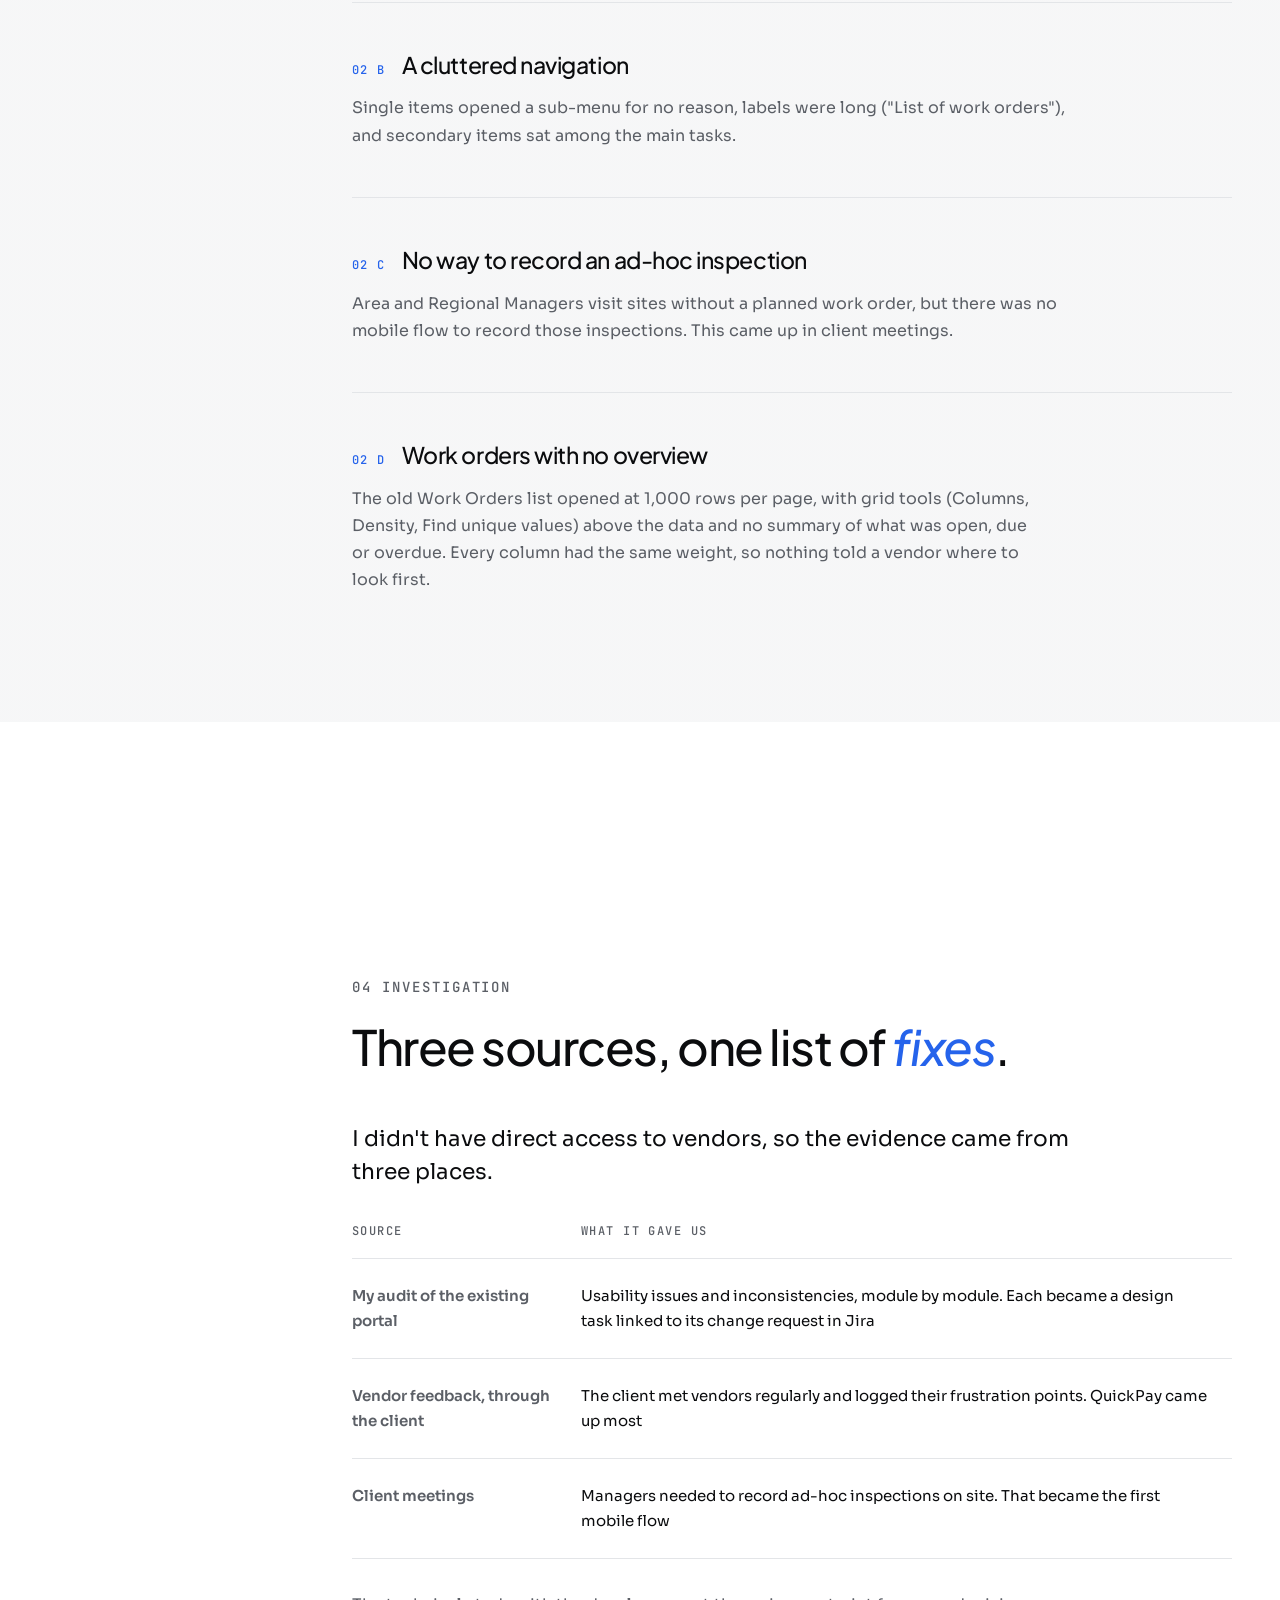
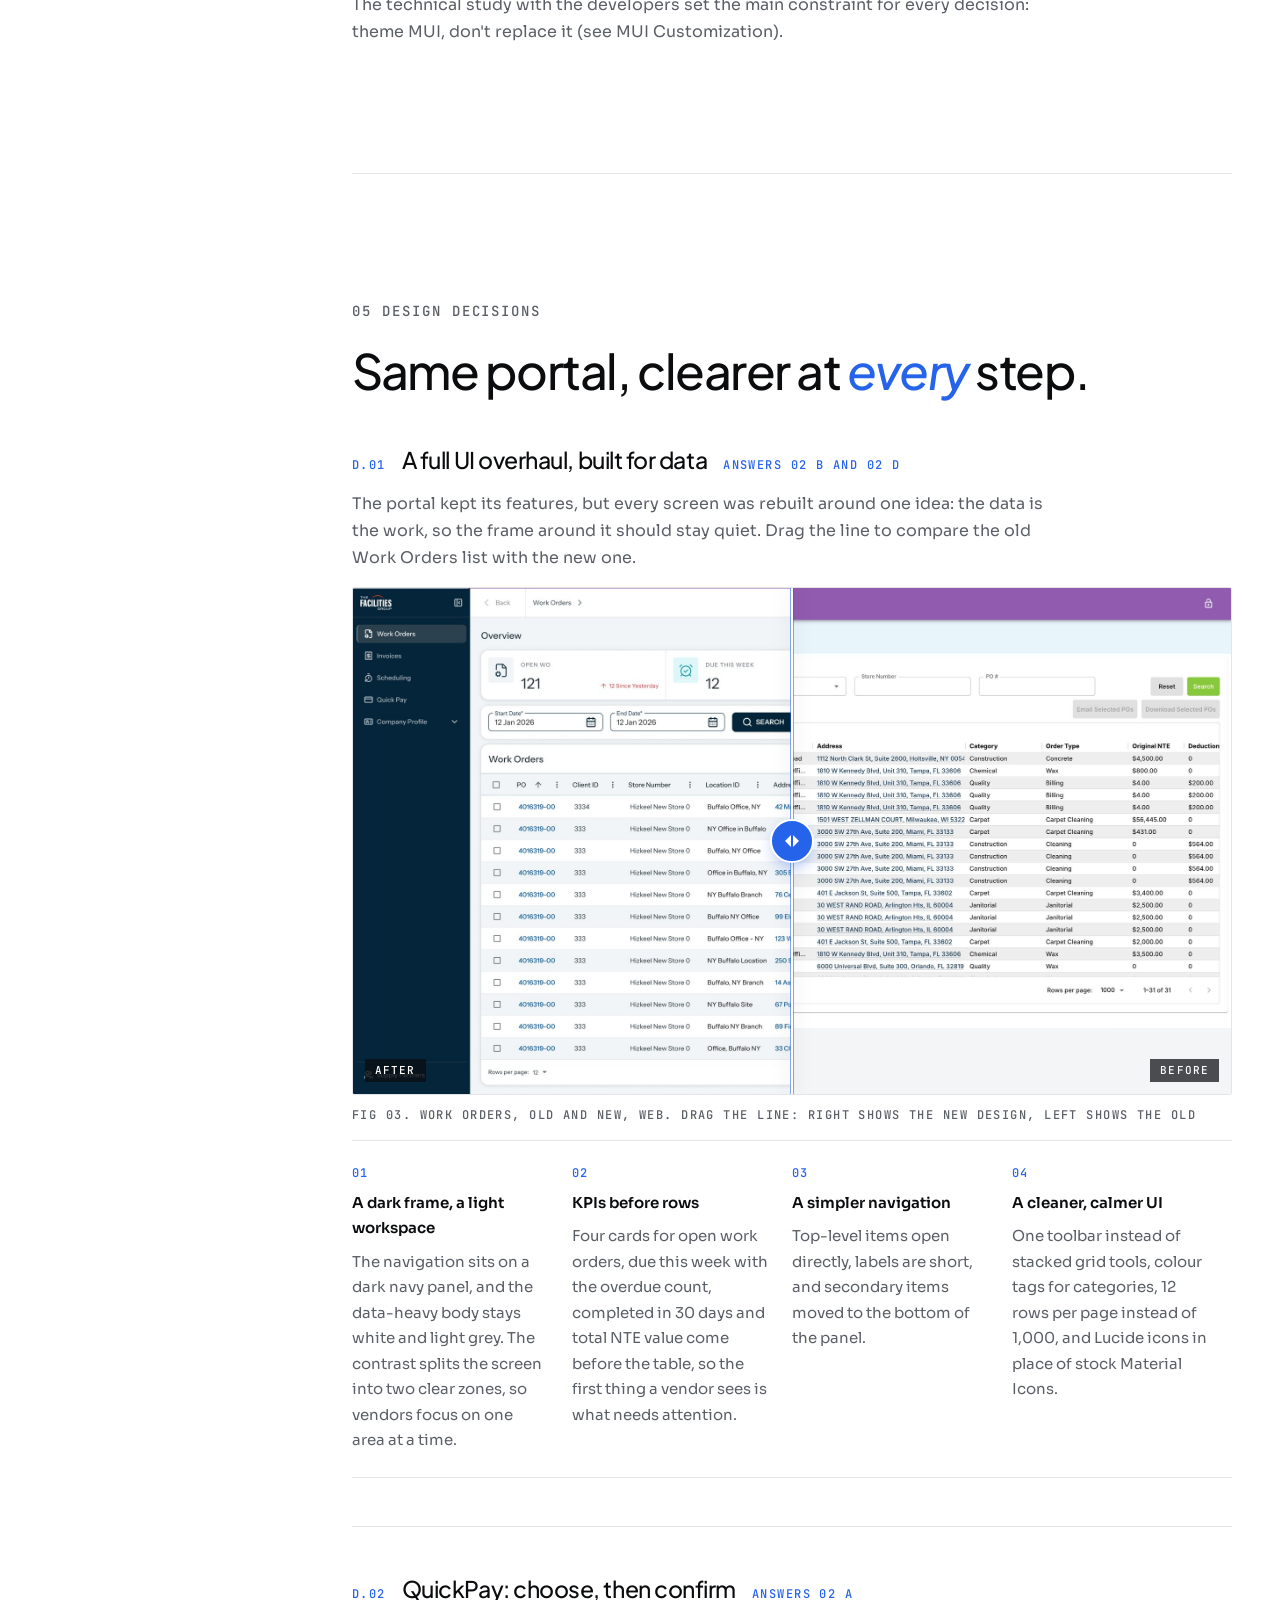
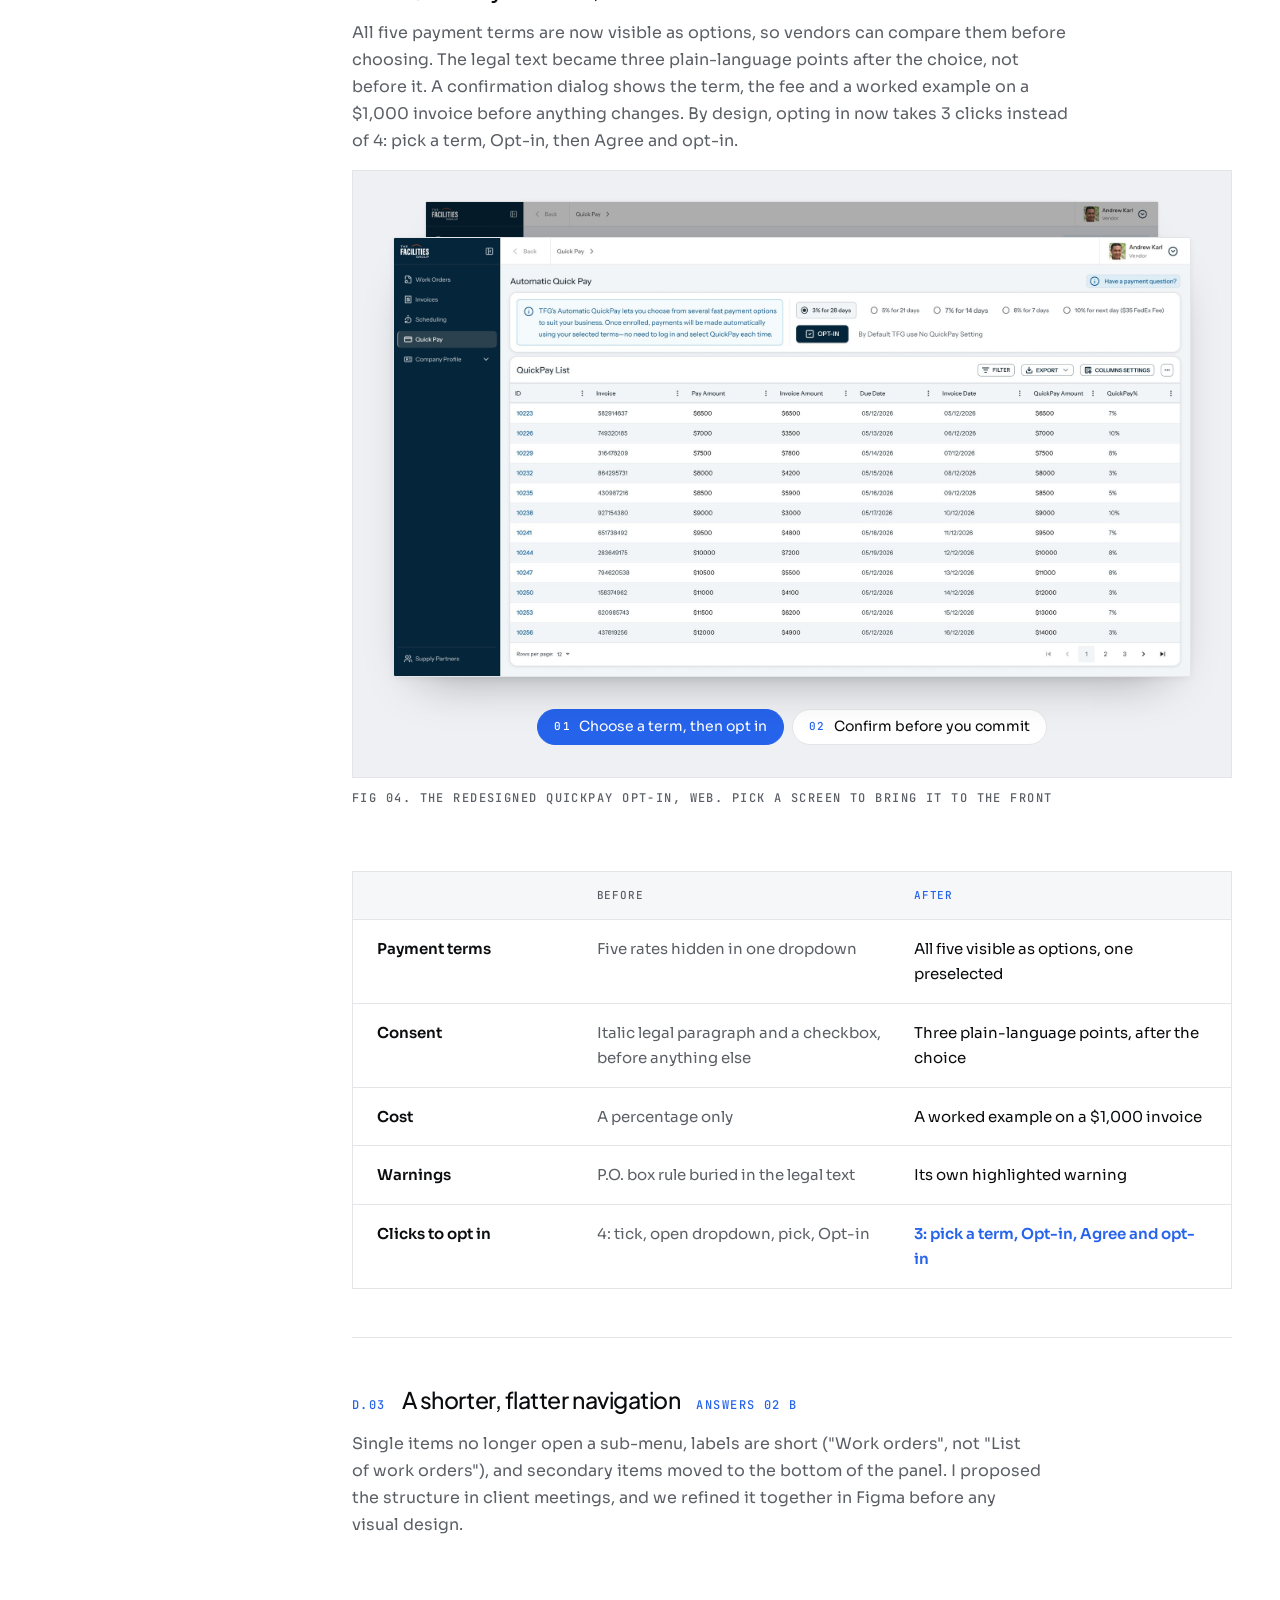
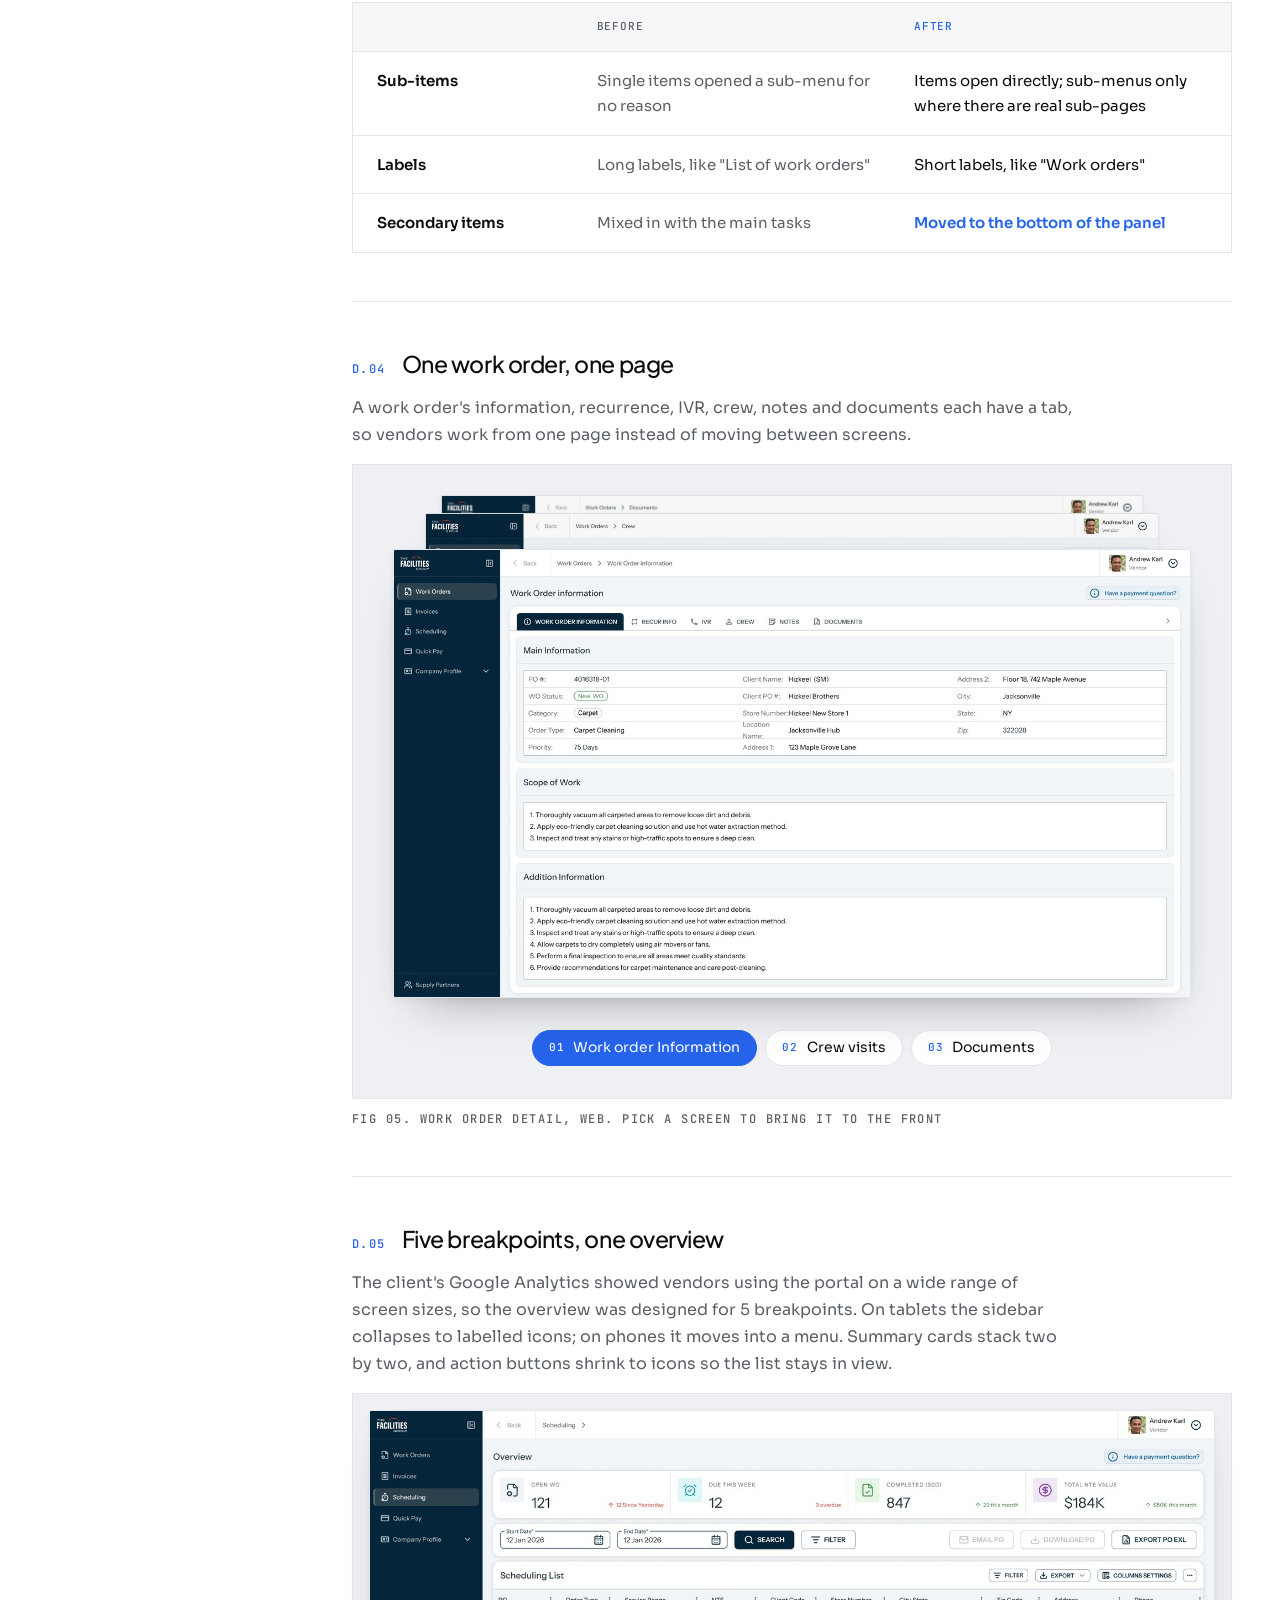
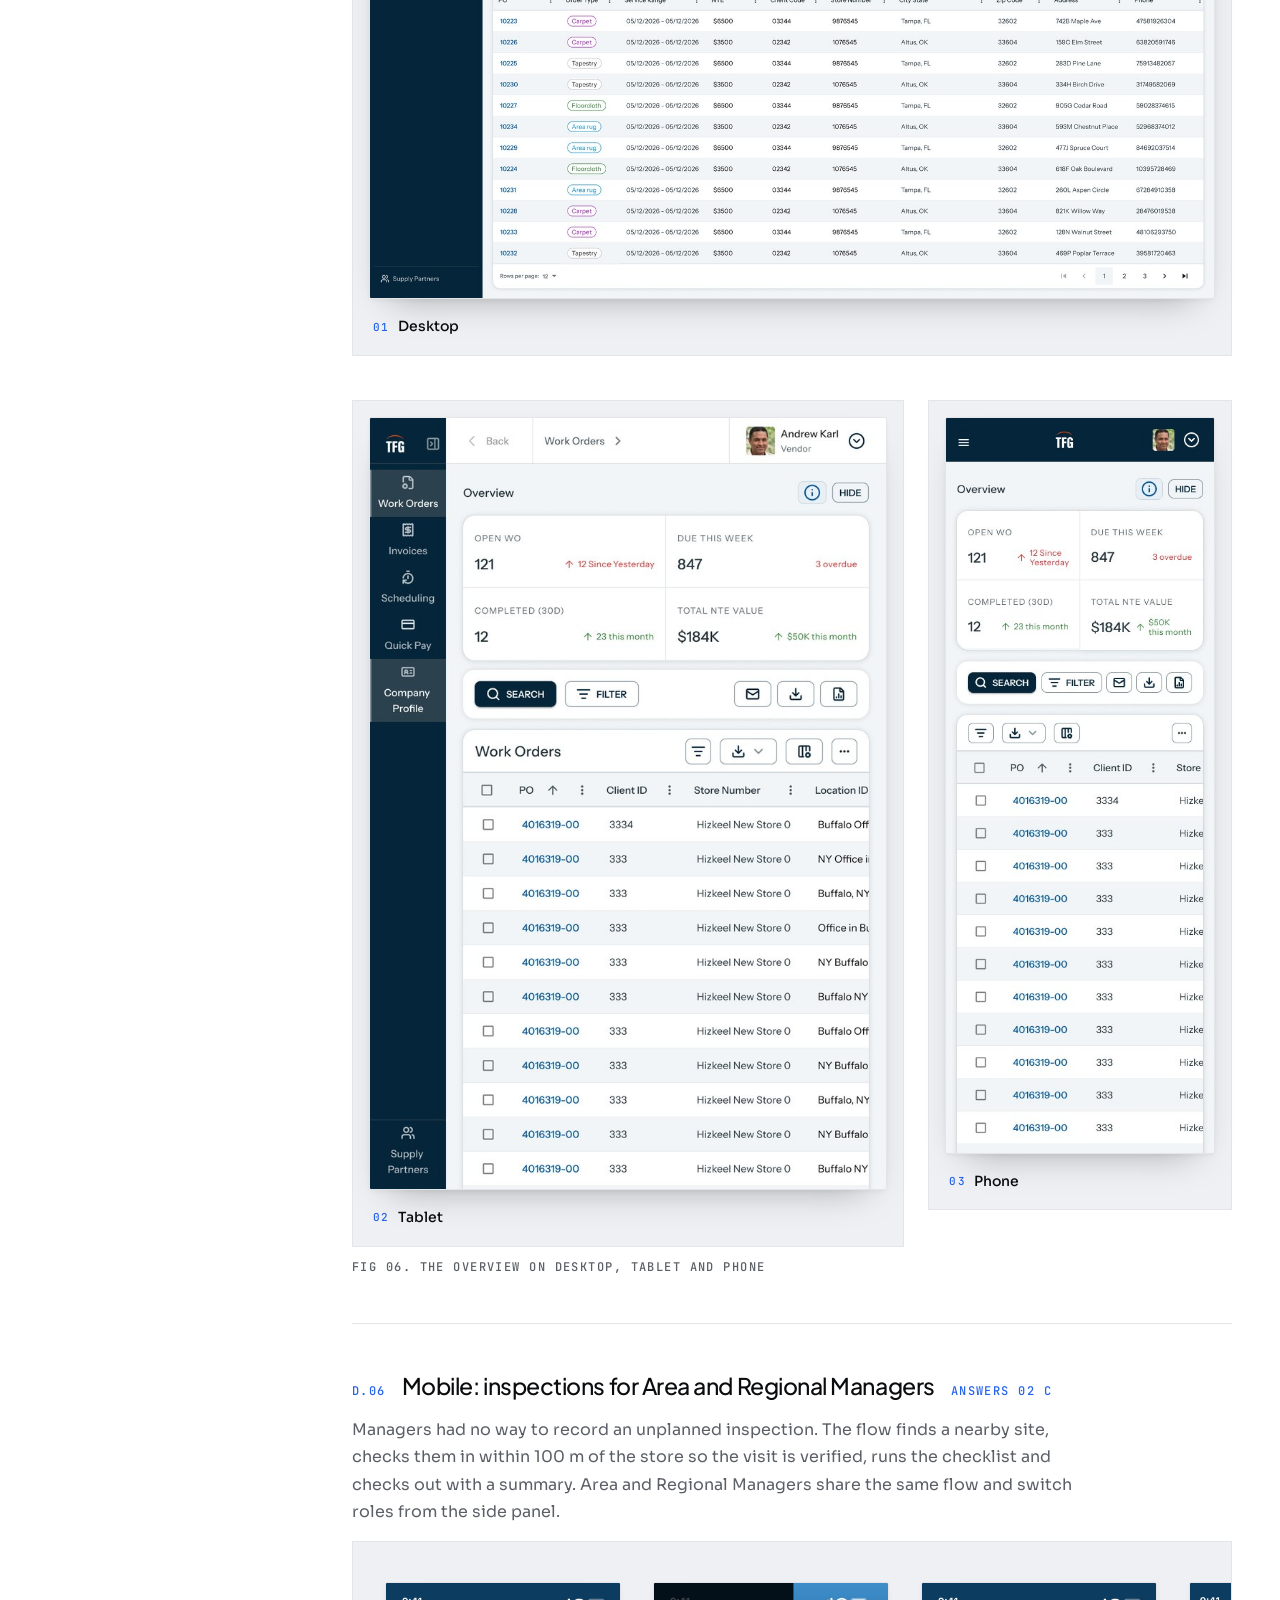
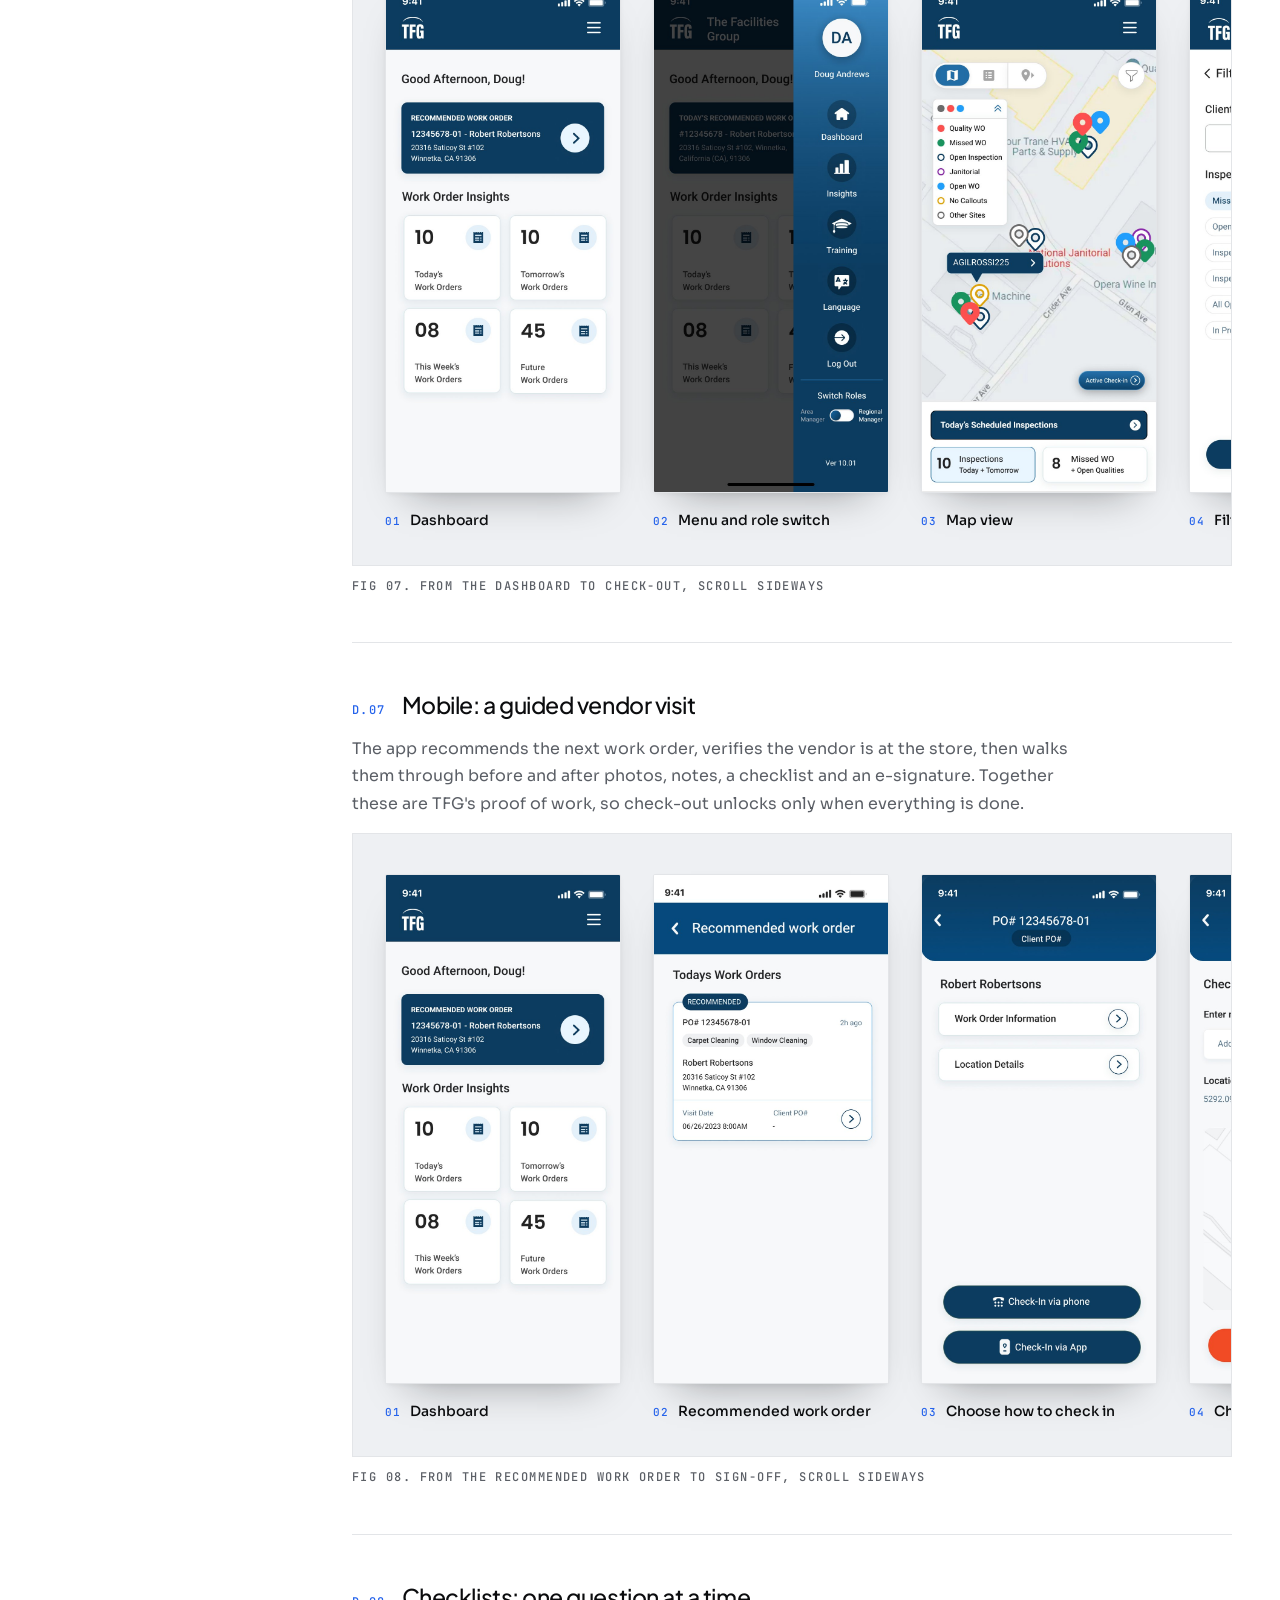
==== commit 746f622b: "Add files via upload" ====
--- a/natjan.html
+++ b/natjan.html
@@ -70,12 +70,13 @@
 <div class="wrap cs-layout" style="position: relative">
 <nav class="cs-index" aria-label="Case study chapters">
 <a class="mono" href="#context" aria-current="false"><span>01</span>Context</a>
-<a class="mono" href="#problem" aria-current="false"><span>02</span>Problem</a>
-<a class="mono" href="#research" aria-current="false"><span>03</span>Investigation</a>
-<a class="mono" href="#solution" aria-current="false"><span>04</span>Design decisions</a>
-<a class="mono" href="#iteration" aria-current="false"><span>05</span>Iteration</a>
-<a class="mono" href="#outcomes" aria-current="false"><span>06</span>Outcomes</a>
-<a class="mono" href="#learnings" aria-current="false"><span>07</span>Learnings</a>
+<a class="mono" href="#mui" aria-current="false"><span>02</span>MUI Customization</a>
+<a class="mono" href="#problem" aria-current="false"><span>03</span>Problem</a>
+<a class="mono" href="#research" aria-current="false"><span>04</span>Investigation</a>
+<a class="mono" href="#solution" aria-current="false"><span>05</span>Design decisions</a>
+<a class="mono" href="#iteration" aria-current="false"><span>06</span>Iteration</a>
+<a class="mono" href="#outcomes" aria-current="false"><span>07</span>Outcomes</a>
+<a class="mono" href="#learnings" aria-current="false"><span>08</span>Learnings</a>
 </nav>
 
 <div class="cs-main">
@@ -105,14 +106,37 @@
 </div>
 </section>
 
+<!-- 02 MUI CUSTOMIZATION -->
+<section id="mui" class="chapter reveal" aria-labelledby="c2m">
+<div class="ch-head">
+<p class="mono sec-label">02 <i></i> MUI Customization</p>
+<h2 id="c2m" class="serif h-section">Theme MUI, <em>don't replace it</em>.</h2>
+</div>
+<div class="body">
+<p class="lead">After a technical study with the developers, we kept MUI and changed how it looks: a new theme, tokens and restyled components. Working features kept running, developers kept the APIs they knew, and one theme covered 300+ screens. I customized the library, applied it to the main screens to show the direction, and the client approved it.</p>
+
+
+</div>
+<div style="margin-top: var(--space-12)"><ul class="nj-theme">
+<li><span class="mono label">Typography</span><span class="nj-was">Roboto</span><strong>Instrument Sans</strong></li>
+<li><span class="mono label">Corner radius</span><span class="nj-was">Sharp 4px corners</span><strong>Softer 8px on cards, buttons, dialogs and inputs</strong></li>
+<li><span class="mono label">Colour</span><span class="nj-was">Stock MUI palette</span><strong>NATJAN's primary colour as the main theme</strong></li>
+<li><span class="mono label">Shadows and borders</span><span class="nj-was">Default MUI elevation</span><strong>Subtler, softer shadows and lighter borders</strong></li>
+<li><span class="mono label">Buttons and inputs</span><span class="nj-was">Default MUI styling</span><strong>Same sizing, with the new radius and primary colour</strong></li>
+<li><span class="mono label">Icons</span><span class="nj-was">Material Icons</span><strong>Lucide, an open-source icon library</strong></li>
+</ul></div>
+
+</section>
+
 <!-- 02 PROBLEM -->
 <section id="problem" class="chapter band reveal" aria-labelledby="c2">
 <div class="ch-head">
-<p class="mono sec-label">02 <i></i> Problem</p>
+<p class="mono sec-label">03 <i></i> Problem</p>
 <h2 id="c2" class="serif h-section">The portal worked. It just didn't <em>guide</em> anyone.</h2>
 </div>
 <div class="body">
 <p class="lead">Vendors had every tool they needed, but the portal gave them no sense of what mattered or what to do next. The one screen with real money at stake, QuickPay, hid its options behind legal text, and the navigation was cluttered. On site, managers had no way to record an unplanned inspection. The redesign had to fix this without a rebuild, because the developers' working code had to stay.</p>
+<p class="muted">QuickPay was the clearest case, but not the only one. The portal also had a cluttered navigation, lists with no KPI summary cards, and an unclear visual hierarchy across its screens. The problems below are the ones with the most evidence behind them.</p>
 </div>
 <div class="sub" style="border-top: 0">
 <div class="sub-head"><span class="mono">02 A</span><h3 class="serif h-item">QuickPay: a money decision buried in small print</h3></div>
@@ -133,13 +157,14 @@
 </div>
 <div class="sub"><div class="sub-head"><span class="mono">02 B</span><h3 class="serif h-item">A cluttered navigation</h3></div><p class="muted body">Single items opened a sub-menu for no reason, labels were long ("List of work orders"), and secondary items sat among the main tasks.</p></div>
 <div class="sub"><div class="sub-head"><span class="mono">02 C</span><h3 class="serif h-item">No way to record an ad-hoc inspection</h3></div><p class="muted body">Area and Regional Managers visit sites without a planned work order, but there was no mobile flow to record those inspections. This came up in client meetings.</p></div>
+<div class="sub"><div class="sub-head"><span class="mono">02 D</span><h3 class="serif h-item">Work orders with no overview</h3></div><p class="muted body">The old Work Orders list opened at 1,000 rows per page, with grid tools (Columns, Density, Find unique values) above the data and no summary of what was open, due or overdue. Every column had the same weight, so nothing told a vendor where to look first.</p></div>
 </section>
 
 
 <!-- 03 INVESTIGATION -->
 <section id="research" class="chapter reveal" aria-labelledby="c3">
 <div class="ch-head">
-<p class="mono sec-label">03 <i></i> Investigation</p>
+<p class="mono sec-label">04 <i></i> Investigation</p>
 <h2 id="c3" class="serif h-section">Three sources, one list of <em>fixes</em>.</h2>
 </div>
 <div class="body">
@@ -155,26 +180,34 @@
 </tbody>
 </table>
 </div>
-<p class="muted body" style="margin-top: var(--space-8)">A technical study with the developers came next. It set the main constraint for every decision: theme MUI, don't replace it.</p>
+<p class="muted body" style="margin-top: var(--space-8)">The technical study with the developers set the main constraint for every decision: theme MUI, don't replace it (see MUI Customization).</p>
 </section>
 
 <!-- 04 DESIGN DECISIONS -->
 <section id="solution" class="chapter reveal" aria-labelledby="c4">
 <div class="ch-head">
-<p class="mono sec-label">04 <i></i> Design decisions</p>
+<p class="mono sec-label">05 <i></i> Design decisions</p>
 <h2 id="c4" class="serif h-section">Same portal, clearer at <em>every</em> step.</h2>
 </div>
 
 <div class="sub" style="border-top: 0; margin-top: 0; padding-top: 0">
-<div class="sub-head"><span class="mono">D.01</span><h3 class="serif h-item">Theme MUI, don't replace it</h3></div>
-<p class="muted body">After the technical study, we kept MUI and changed how it looks: a new theme, tokens and restyled components. Working features kept running, developers kept the APIs they knew, and one theme covered 300+ screens. I customized the library, applied it to the main screens to show the direction, and the client approved it.</p>
-<ul class="nj-theme">
-<li><span class="mono label">Typography</span><span class="nj-was">Roboto</span><strong>Instrument Sans</strong></li>
-<li><span class="mono label">Corner radius</span><span class="nj-was">Sharp 4px corners</span><strong>Softer 8px on cards, buttons, dialogs and inputs</strong></li>
-<li><span class="mono label">Colour</span><span class="nj-was">Stock MUI palette</span><strong>NATJAN's primary colour as the main theme</strong></li>
-<li><span class="mono label">Shadows and borders</span><span class="nj-was">Default MUI elevation</span><strong>Subtler, softer shadows and lighter borders</strong></li>
-<li><span class="mono label">Buttons and inputs</span><span class="nj-was">Default MUI styling</span><strong>Same sizing, with the new radius and primary colour</strong></li>
-<li><span class="mono label">Icons</span><span class="nj-was">Material Icons</span><strong>Lucide, an open-source icon library</strong></li>
+<div class="sub-head"><span class="mono">D.01</span><h3 class="serif h-item">A full UI overhaul, built for data</h3><span class="mono label">Answers 02 B and 02 D</span></div>
+<p class="muted body">The portal kept its features, but every screen was rebuilt around one idea: the data is the work, so the frame around it should stay quiet. Drag the line to compare the old Work Orders list with the new one.</p>
+<figure class="fig">
+<div class="ba-slider" style="--pos: 50%">
+<img class="ba-old" src="nj-wo-before.jpg" alt="Before: the old Work Orders list, with a purple header, a sub-menu, grid tool rows above the table, and 1,000 rows per page" width="2000" height="1001" loading="lazy">
+<img class="ba-new" src="nj-wo-after.jpg" alt="After: the redesigned Work Orders overview, with a dark navigation panel, four KPI cards, one row of search and PO actions, and a lighter table with category tags" width="2000" height="1154" loading="lazy">
+<span class="ba-lab is-new mono">After</span><span class="ba-lab is-old mono">Before</span>
+<span class="ba-handle" aria-hidden="true"><span class="ba-knob"></span></span>
+<input class="ba-range" type="range" min="0" max="100" value="50" step="1" aria-label="Compare the old and new Work Orders screens. Move right to show more of the new design, left to show more of the old">
+</div>
+<figcaption class="mono">Fig 03. Work Orders, old and new, web. Drag the line: right shows the new design, left shows the old</figcaption>
+</figure>
+<ul class="callouts">
+<li><span class="mono">01</span><strong style="font-weight: 600">A dark frame, a light workspace</strong><span class="muted">The navigation sits on a dark navy panel, and the data-heavy body stays white and light grey. The contrast splits the screen into two clear zones, so vendors focus on one area at a time.</span></li>
+<li><span class="mono">02</span><strong style="font-weight: 600">KPIs before rows</strong><span class="muted">Four cards for open work orders, due this week with the overdue count, completed in 30 days and total NTE value come before the table, so the first thing a vendor sees is what needs attention.</span></li>
+<li><span class="mono">03</span><strong style="font-weight: 600">A simpler navigation</strong><span class="muted">Top-level items open directly, labels are short, and secondary items moved to the bottom of the panel.</span></li>
+<li><span class="mono">04</span><strong style="font-weight: 600">A cleaner, calmer UI</strong><span class="muted">One toolbar instead of stacked grid tools, colour tags for categories, 12 rows per page instead of 1,000, and Lucide icons in place of stock Material Icons.</span></li>
 </ul>
 </div>
 
@@ -183,7 +216,7 @@
 <p class="muted body">All five payment terms are now visible as options, so vendors can compare them before choosing. The legal text became three plain-language points after the choice, not before it. A confirmation dialog shows the term, the fee and a worked example on a $1,000 invoice before anything changes. By design, opting in now takes 3 clicks instead of 4: pick a term, Opt-in, then Agree and opt-in.</p>
 <figure class="fig">
 <div class="d-stack" role="group" aria-label="Redesigned QuickPay screens" style="--arw: 2000; --arh: 1101"><input class="d-in" type="radio" name="nj-qp" id="nj-qp-1" aria-label="Show Choose a term, then opt in"><input class="d-in" type="radio" name="nj-qp" id="nj-qp-2" aria-label="Show Confirm before you commit"><div class="d-deck" style="--n: 1"><label class="d-card" for="nj-qp-1" style="--i: 0"><img src="nj-qp-choose.jpg" alt="Redesigned Automatic QuickPay screen: a plain-language explainer, all five payment terms as radio buttons with 3% for 28 days selected, the Opt-in button below them, and the QuickPay list of invoices underneath" width="2000" height="1101" loading="lazy"></label><label class="d-card" for="nj-qp-2" style="--i: 1"><img src="nj-qp-confirm.jpg" alt="Confirm Automatic QuickPay dialog: the payment term and invoice fee, three plain-language points with a worked example on a $1,000 invoice, a highlighted warning about P.O. box addresses and the $35 overnight charge, and Cancel or Agree and opt-in" width="2000" height="1101" loading="lazy"></label></div><div class="d-tabs"><label class="d-tab" for="nj-qp-1"><span class="mono">01</span>Choose a term, then opt in</label><label class="d-tab" for="nj-qp-2"><span class="mono">02</span>Confirm before you commit</label></div></div>
-<figcaption class="mono">Fig 03. The redesigned QuickPay opt-in, web. Pick a screen to bring it to the front</figcaption>
+<figcaption class="mono">Fig 04. The redesigned QuickPay opt-in, web. Pick a screen to bring it to the front</figcaption>
 </figure>
 <div class="ba-table" role="table" aria-label="QuickPay before and after">
 <div class="ba-row ba-head" role="row"><span role="columnheader"><span class="sr-only">Aspect</span></span><span class="mono" role="columnheader">Before</span><span class="mono" role="columnheader">After</span></div>
@@ -210,10 +243,10 @@
 
 <div class="sub">
 <div class="sub-head"><span class="mono">D.04</span><h3 class="serif h-item">One work order, one page</h3></div>
-<p class="muted body">A work order's information, recurrence, IVR, crew, notes and documents each have a tab, so vendors work from one page instead of moving between screens. Lists open with summary cards for what's open, due and overdue.</p>
+<p class="muted body">A work order's information, recurrence, IVR, crew, notes and documents each have a tab, so vendors work from one page instead of moving between screens.</p>
 <figure class="fig">
 <div class="d-stack" role="group" aria-label="Work order detail screens" style="--arw: 1440; --arh: 810"><input class="d-in" type="radio" name="nj-wo" id="nj-wo-1" aria-label="Show Work order Information"><input class="d-in" type="radio" name="nj-wo" id="nj-wo-2" aria-label="Show Crew visits"><input class="d-in" type="radio" name="nj-wo" id="nj-wo-3" aria-label="Show Documents"><div class="d-deck" style="--n: 2"><label class="d-card" for="nj-wo-1" style="--i: 0"><img src="nj-wo-info.jpg" alt="Work order information tab: PO, status, category, client, store and address details, scope of work and additional information" width="1440" height="819" loading="lazy"></label><label class="d-card" for="nj-wo-2" style="--i: 1"><img src="nj-crew.jpg" alt="Crew tab: original NTE, deductions and total NTE, then a list of crew visits that expand to show deductions" width="1440" height="810" loading="lazy"></label><label class="d-card" for="nj-wo-3" style="--i: 2"><img src="nj-documents.jpg" alt="Documents tab: approved and pending documents, each with file type, date, type badge, uploader, comment and Download" width="1440" height="810" loading="lazy"></label></div><div class="d-tabs"><label class="d-tab" for="nj-wo-1"><span class="mono">01</span>Work order Information</label><label class="d-tab" for="nj-wo-2"><span class="mono">02</span>Crew visits</label><label class="d-tab" for="nj-wo-3"><span class="mono">03</span>Documents</label></div></div>
-<figcaption class="mono">Fig 04. Work order detail, web. Pick a screen to bring it to the front</figcaption>
+<figcaption class="mono">Fig 05. Work order detail, web. Pick a screen to bring it to the front</figcaption>
 </figure>
 </div>
 
@@ -226,7 +259,7 @@
 <figure class="shot"><div class="shot-media"><img src="nj-tablet-wo.jpg" alt="Tablet work orders: icon sidebar, summary cards in a 2 by 2 grid, icon-only actions and the work orders table" width="720" height="1075" loading="lazy"></div><p class="screen-cap"><span class="mono">02</span>Tablet</p></figure>
 <figure class="shot"><div class="shot-media"><img src="nj-mobile-wo.jpg" alt="Phone work orders: a menu button, compact summary cards, icon actions and a scrolling table" width="393" height="1078" loading="lazy"></div><p class="screen-cap"><span class="mono">03</span>Phone</p></figure>
 </div>
-<figcaption class="mono">Fig 05. The overview on desktop, tablet and phone</figcaption>
+<figcaption class="mono">Fig 06. The overview on desktop, tablet and phone</figcaption>
 </figure>
 </div>
 <div class="sub">
@@ -244,7 +277,7 @@
 <figure class="m-shot"><img src="am-progress.jpg" alt="Inspection in progress: inspection information, location, links, notes, a checklist at 1 of 3, photo uploads and attachments" width="780" height="2205" loading="lazy"><p class="screen-cap"><span class="mono">08</span>Inspection in progress</p></figure>
 <figure class="m-shot"><img src="am-summary.jpg" alt="Inspection summary before check-out: duration, location, account manager, checklist completed, photo and note counts, with Check-out or Check out and complete inspection" width="780" height="1675" loading="lazy"><p class="screen-cap"><span class="mono">09</span>Summary and check-out</p></figure>
 </div>
-<figcaption class="mono">Fig 06. From the dashboard to check-out, scroll sideways</figcaption>
+<figcaption class="mono">Fig 07. From the dashboard to check-out, scroll sideways</figcaption>
 </figure>
 </div>
 <div class="sub">
@@ -262,7 +295,7 @@
 <figure class="m-shot"><img src="vn-signature.jpg" alt="Sign-off signature recorded, checklist at 3 of 3, and Check-out now enabled" width="780" height="1675" loading="lazy"><p class="screen-cap"><span class="mono">08</span>Sign-off</p></figure>
 <figure class="m-shot"><img src="vn-signedoff.jpg" alt="Success dialog: work order signed off, with check-in and check-out times and the store address" width="780" height="1675" loading="lazy"><p class="screen-cap"><span class="mono">09</span>Signed off</p></figure>
 </div>
-<figcaption class="mono">Fig 07. From the recommended work order to sign-off, scroll sideways</figcaption>
+<figcaption class="mono">Fig 08. From the recommended work order to sign-off, scroll sideways</figcaption>
 </figure>
 </div>
 <div class="sub">
@@ -281,7 +314,7 @@
 <figure class="m-shot"><img src="cl-summary.jpg" alt="Summary of the answers and photos before submitting the checklist" width="780" height="1688" loading="lazy"><p class="screen-cap"><span class="mono">09</span>Review and submit</p></figure>
 <figure class="m-shot"><img src="cl-done.jpg" alt="Work order with the checklist at 12 of 12 and Check-out enabled" width="780" height="1675" loading="lazy"><p class="screen-cap"><span class="mono">10</span>Ready to check out</p></figure>
 </div>
-<figcaption class="mono">Fig 08. One question per screen, from the open checklist to check-out</figcaption>
+<figcaption class="mono">Fig 09. One question per screen, from the open checklist to check-out</figcaption>
 </figure>
 </div>
 </section>
@@ -290,7 +323,7 @@
 <!-- 05 ITERATION -->
 <section id="iteration" class="chapter band reveal" aria-labelledby="c5">
 <div class="ch-head">
-<p class="mono sec-label">05 <i></i> Iteration</p>
+<p class="mono sec-label">06 <i></i> Iteration</p>
 <h2 id="c5" class="serif h-section">Module by module, through <em>client review</em>.</h2>
 </div>
 <div class="body">
@@ -305,7 +338,7 @@
 <li><span class="mono">04</span><div><strong>Handoff</strong><p class="muted">Organized Figma files, specs and assets for the developers, then the task closes.</p></div></li>
 </ol>
 <p class="muted body">New features went through a longer path: requirements, low-fidelity wireframes, client approval, high-fidelity design, a second approval and handoff.</p>
-<figure class="fig ds-fig nj-jira"><img src="nj-jira-flow.png" alt="Jira workflow for design tasks: Start, Not started, In progress, Waiting for reporter, Awaiting verification and Closed" width="762" height="328" loading="lazy"><figcaption class="mono">Fig 09. Design task statuses in Jira</figcaption></figure>
+<figure class="fig ds-fig nj-jira"><img src="nj-jira-flow.png" alt="Jira workflow for design tasks: Start, Not started, In progress, Waiting for reporter, Awaiting verification and Closed" width="762" height="328" loading="lazy"><figcaption class="mono">Fig 10. Design task statuses in Jira</figcaption></figure>
 </div>
 <div class="sub">
 <div class="sub-head"><span class="mono">I.02</span><h3 class="serif h-item">One pin colour became a map key</h3></div>
@@ -316,7 +349,7 @@
 <!-- 06 OUTCOMES -->
 <section id="outcomes" class="chapter reveal" aria-labelledby="c6">
 <div class="ch-head">
-<p class="mono sec-label">06 <i></i> Outcomes</p>
+<p class="mono sec-label">07 <i></i> Outcomes</p>
 <h2 id="c6" class="serif h-section">A familiar portal, now built to <em>guide</em>.</h2>
 </div>
 <div class="body">
@@ -326,7 +359,7 @@
 <table class="table ev-table">
 <thead><tr><th scope="col">Evidence</th><th scope="col">Result</th></tr></thead>
 <tbody>
-<tr><td><span class="ev-tag mono">By design</span></td><td>QuickPay opt-in takes 3 clicks instead of 4, with every term and its cost visible before committing. Managers can record ad-hoc inspections, which they couldn't before</td></tr><tr><td><span class="ev-tag mono">Delivered</span></td><td>300+ screens on one customized MUI theme, across 5 breakpoints. One inspection flow for Area and Regional Managers, plus the vendor and checklist flows. No rebuild: the developers' components and logic stayed</td></tr><tr><td><span class="ev-tag mono is-open">Not yet measured</span></td><td>The QuickPay opt-in rate, vendor support questions, and how long inspections take on site</td></tr>
+<tr><td><span class="ev-tag mono">By design</span></td><td>QuickPay opt-in takes 3 clicks instead of 4, with every term and its cost visible before committing. Work order lists open with KPI summary cards. Managers can record ad-hoc inspections, which they couldn't before</td></tr><tr><td><span class="ev-tag mono">Delivered</span></td><td>300+ screens on one customized MUI theme, across 5 breakpoints. One inspection flow for Area and Regional Managers, plus the vendor and checklist flows. No rebuild: the developers' components and logic stayed</td></tr><tr><td><span class="ev-tag mono is-open">Not yet measured</span></td><td>The QuickPay opt-in rate, vendor support questions, and how long inspections take on site</td></tr>
 </tbody>
 </table>
 </div>
@@ -335,7 +368,7 @@
 <!-- 07 LEARNINGS -->
 <section id="learnings" class="chapter reveal" aria-labelledby="c7">
 <div class="ch-head">
-<p class="mono sec-label">07 <i></i> Learnings</p>
+<p class="mono sec-label">08 <i></i> Learnings</p>
 <h2 id="c7" class="serif h-section">What I'd take to the next project.</h2>
 </div>
 <div class="sub" style="border-top: 0; margin-top: 0; padding-top: 0"><div class="sub-head"><span class="mono">L.01</span><h3 class="serif h-item">Customizing can beat rebuilding</h3></div><p class="muted body">Theming MUI changed the experience without throwing away working code. Agreeing that with the developers before designing kept every screen buildable.</p></div>
--- a/style.css
+++ b/style.css
@@ -963,3 +963,22 @@
 .ev-tag.is-open{border-style:dashed}
 .ev-table td:first-child{width:190px;vertical-align:top}
 @container page (max-width:720px){.ev-table td:first-child{width:auto}}
+
+/* before/after comparison slider: left of the line = new, right = old */
+.ba-slider{position:relative;overflow:hidden;aspect-ratio:2000/1154;background:var(--surface);border:1px solid var(--line);border-radius:2px;user-select:none;touch-action:pan-y;--pos:50%}
+.ba-slider img{position:absolute;inset:0;width:100%;height:100%;object-fit:cover;object-position:top left;display:block;pointer-events:none;border-radius:0}
+.is-root .ba-slider img{border-radius:0}
+.ba-slider .ba-old{object-fit:contain;object-position:top left;background:#F4F5F7}
+.ba-slider .ba-new{clip-path:inset(0 calc(100% - var(--pos)) 0 0)}
+.ba-handle{position:absolute;top:0;bottom:0;left:var(--pos);width:2px;margin-left:-1px;background:#FFFFFF;box-shadow:0 0 0 1px rgba(37,99,235,.55),0 0 18px rgba(11,12,14,.25);pointer-events:none}
+.ba-knob{position:absolute;top:50%;left:50%;width:44px;height:44px;margin:-22px 0 0 -22px;border-radius:50%;background:var(--signal);border:2px solid #FFFFFF;box-shadow:0 6px 18px -6px rgba(37,99,235,.6)}
+.ba-knob::before,.ba-knob::after{content:"";position:absolute;top:50%;width:0;height:0;margin-top:-6px;border:6px solid transparent}
+.ba-knob::before{left:7px;border-right-color:#FFFFFF}
+.ba-knob::after{right:7px;border-left-color:#FFFFFF}
+.ba-range{position:absolute;inset:0;width:100%;height:100%;margin:0;opacity:0;cursor:ew-resize;-webkit-appearance:none;appearance:none;background:transparent}
+.ba-range::-webkit-slider-thumb{-webkit-appearance:none;width:48px;height:100vh;cursor:ew-resize}
+.ba-range::-moz-range-thumb{width:48px;height:100vh;border:0;cursor:ew-resize}
+.ba-slider:has(.ba-range:focus-visible){outline:2px solid var(--signal-ink);outline-offset:3px}
+.ba-lab{position:absolute;bottom:var(--space-3);padding:4px 10px;font-size:11px;letter-spacing:.1em;text-transform:uppercase;background:rgba(11,12,14,.72);color:#FFFFFF;pointer-events:none}
+.ba-lab.is-new{left:var(--space-3)}
+.ba-lab.is-old{right:var(--space-3)}
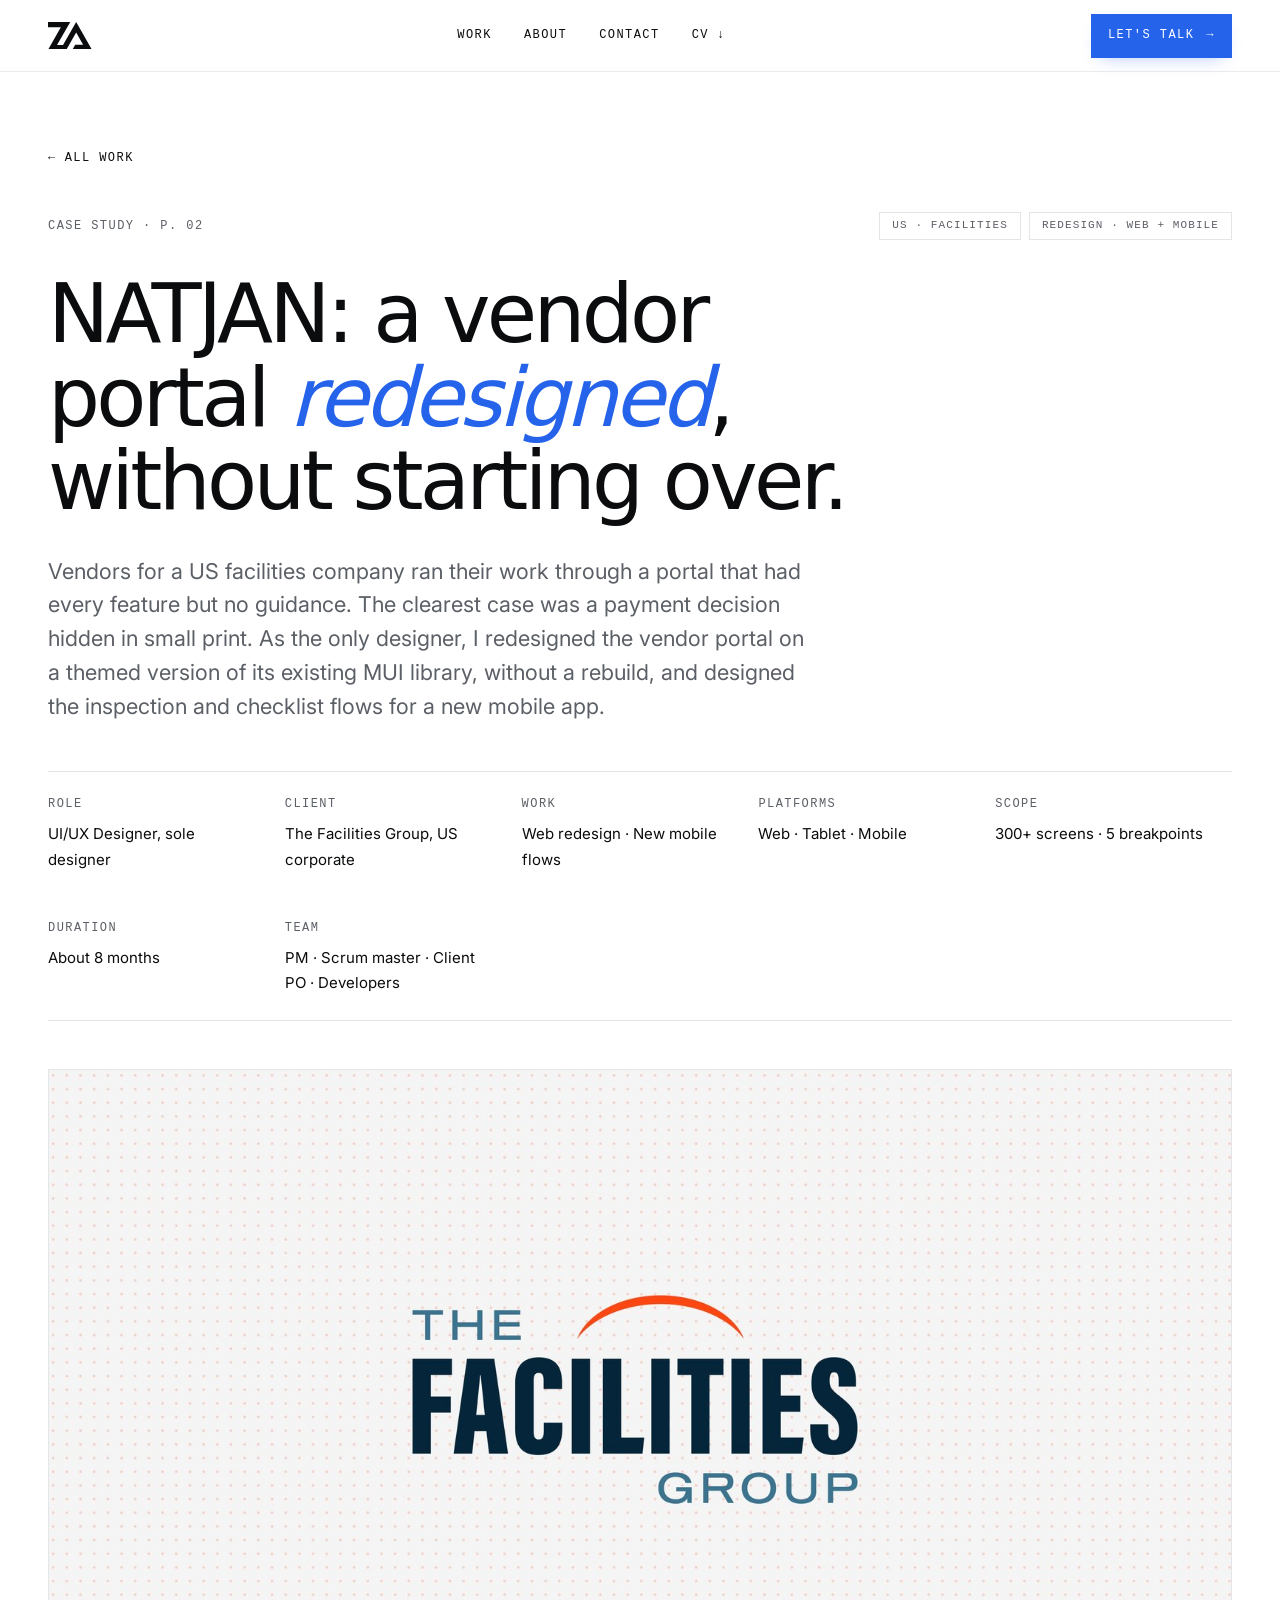
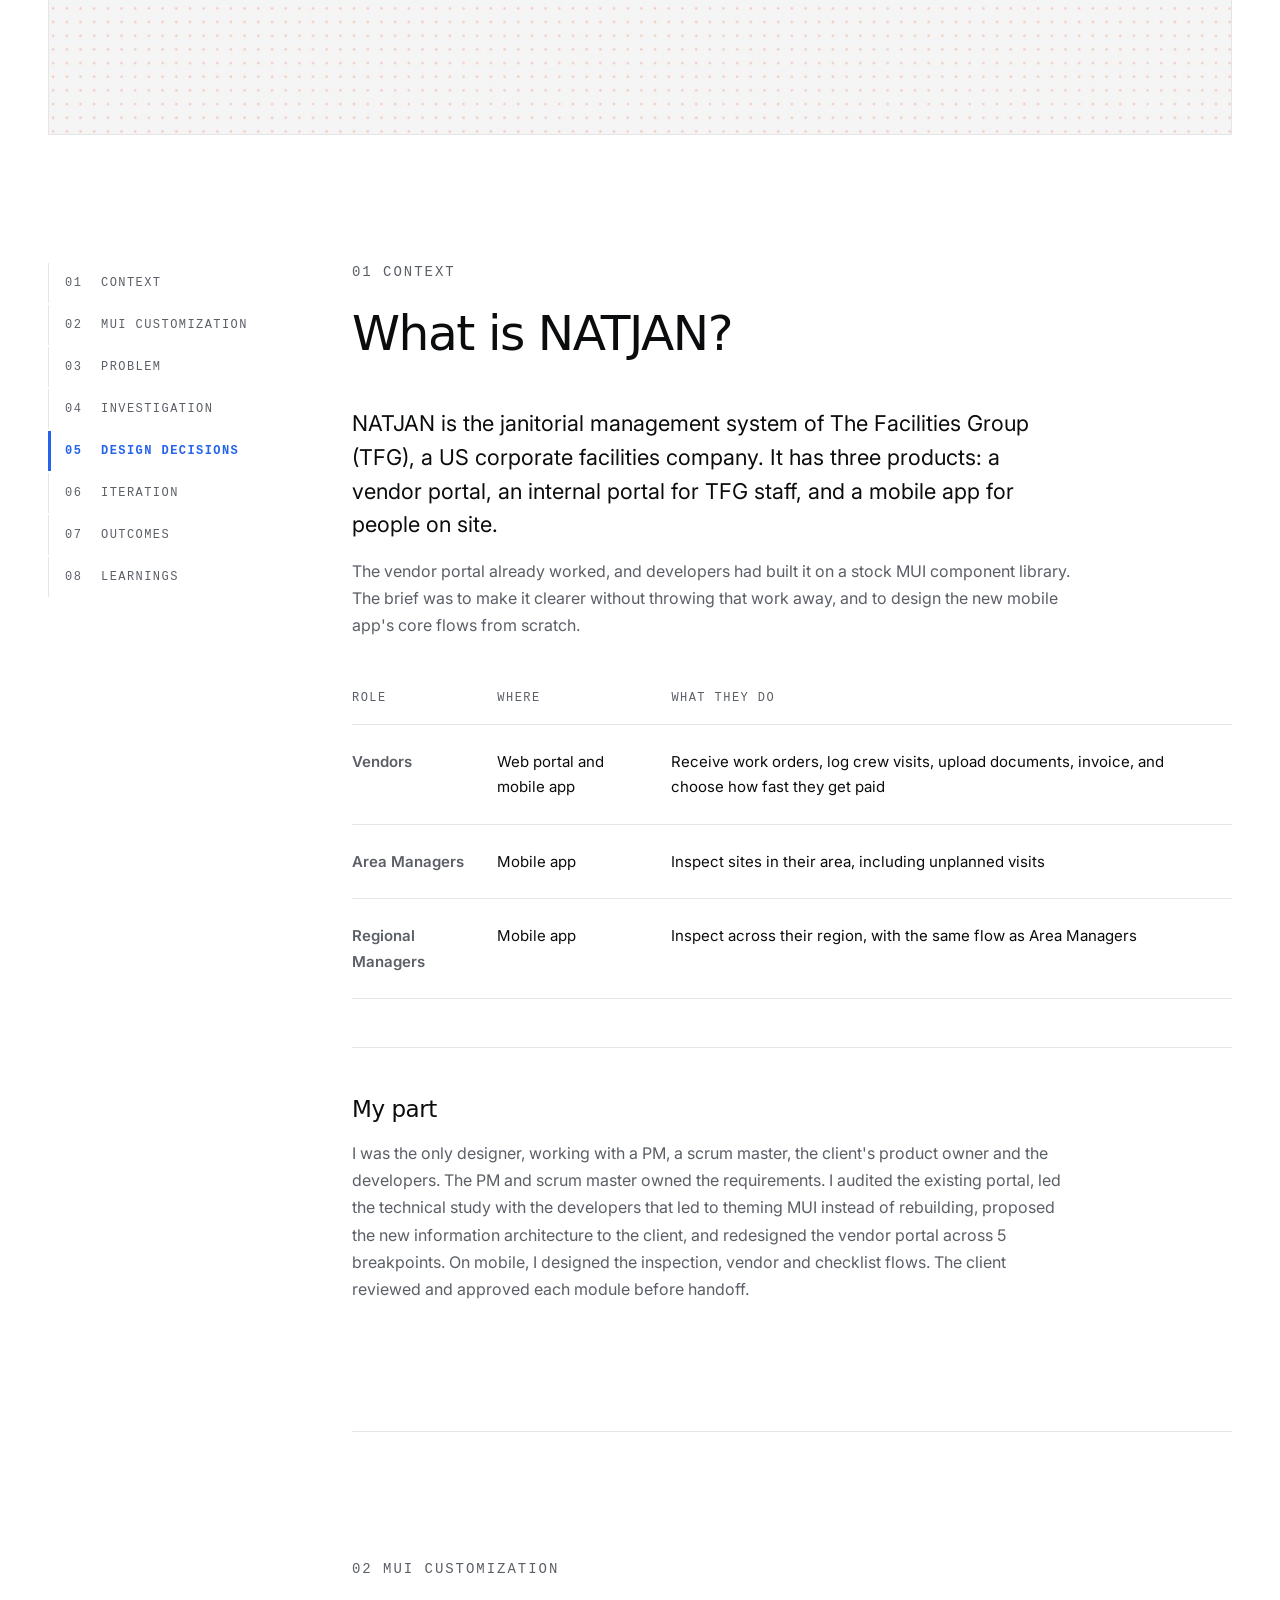
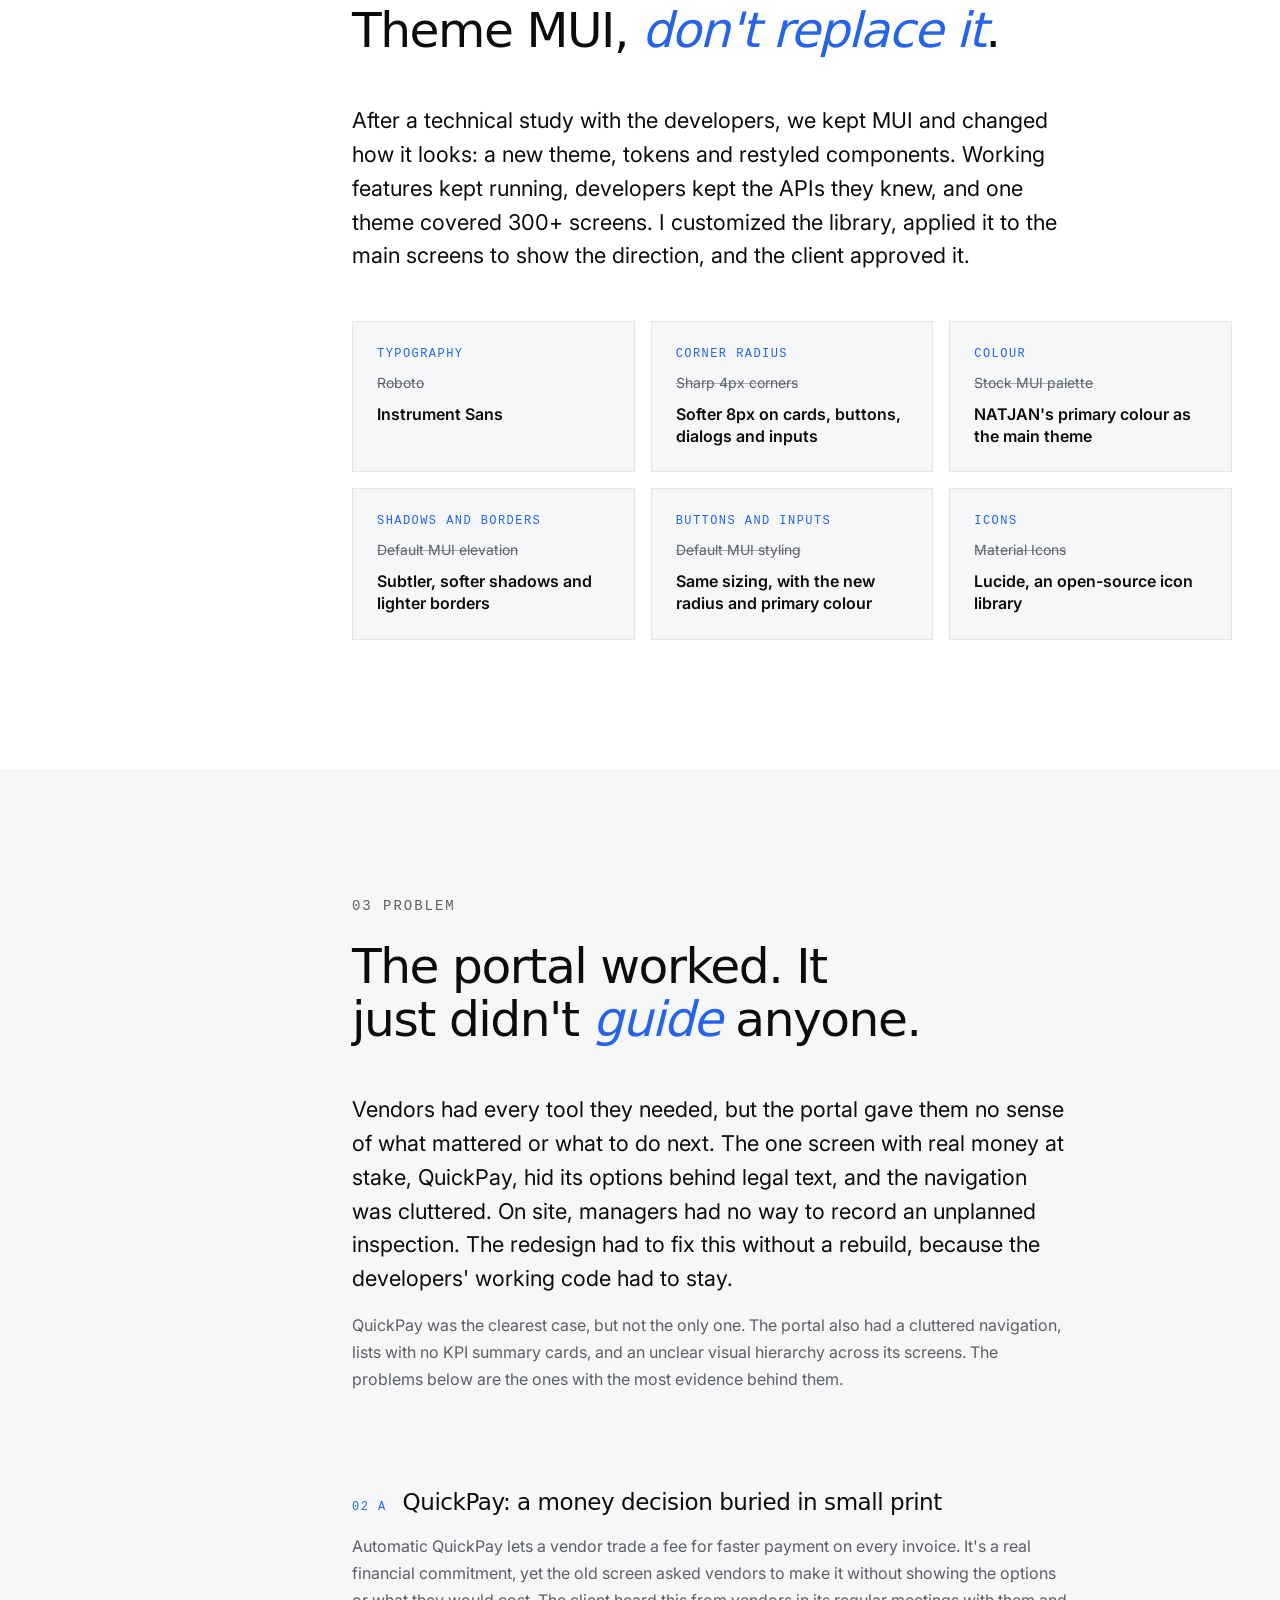
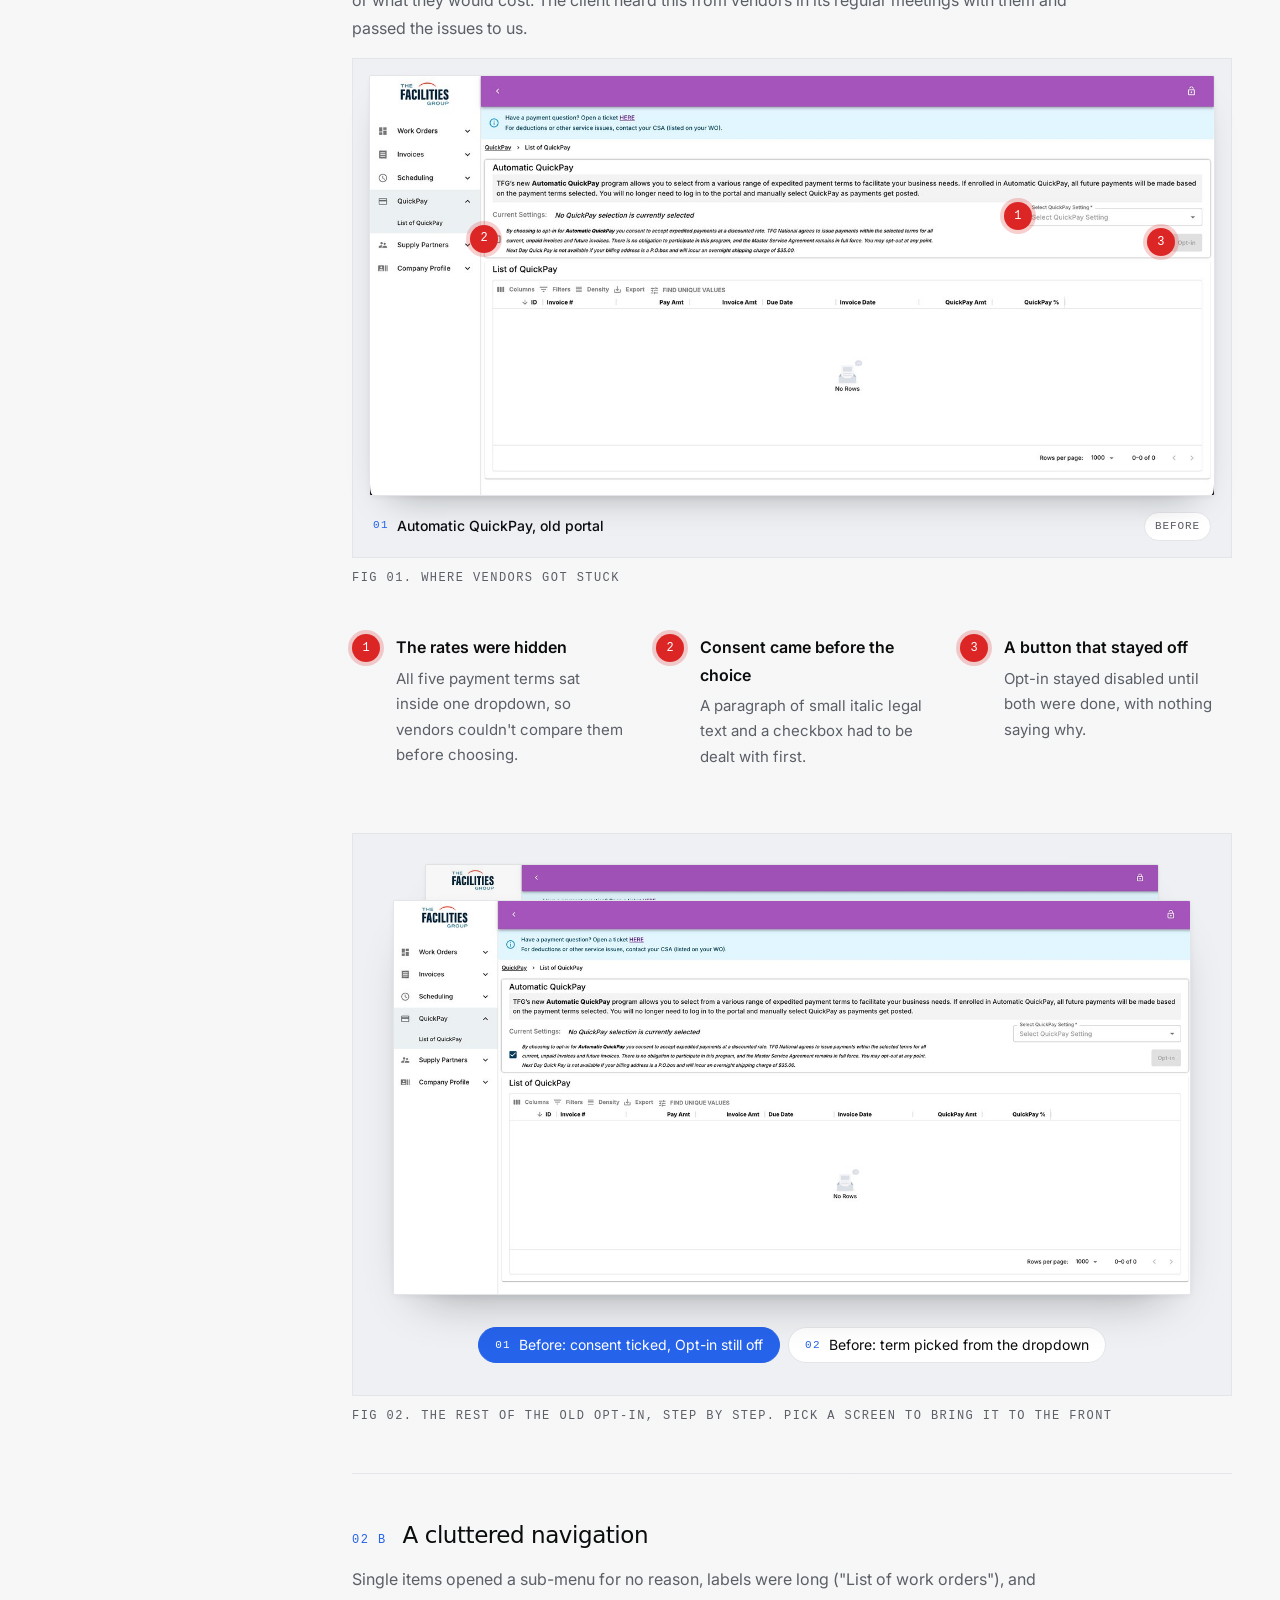
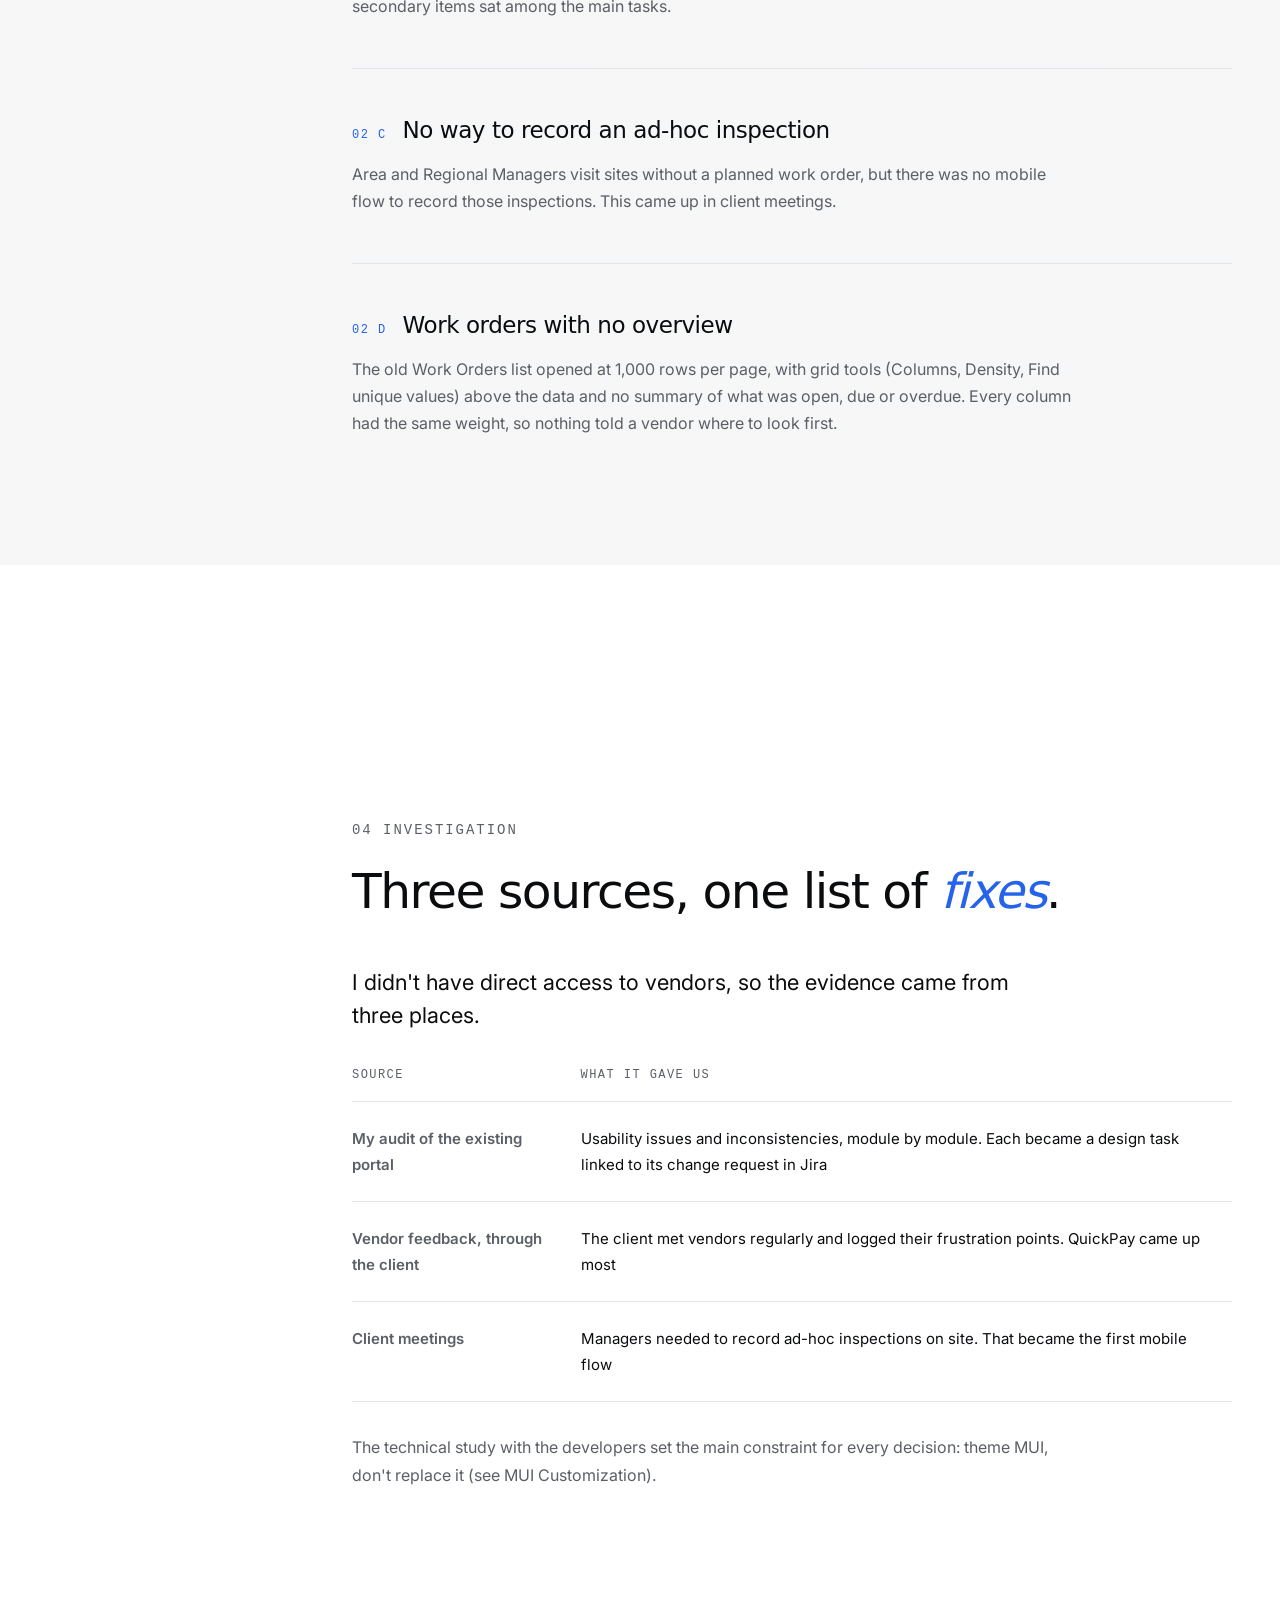
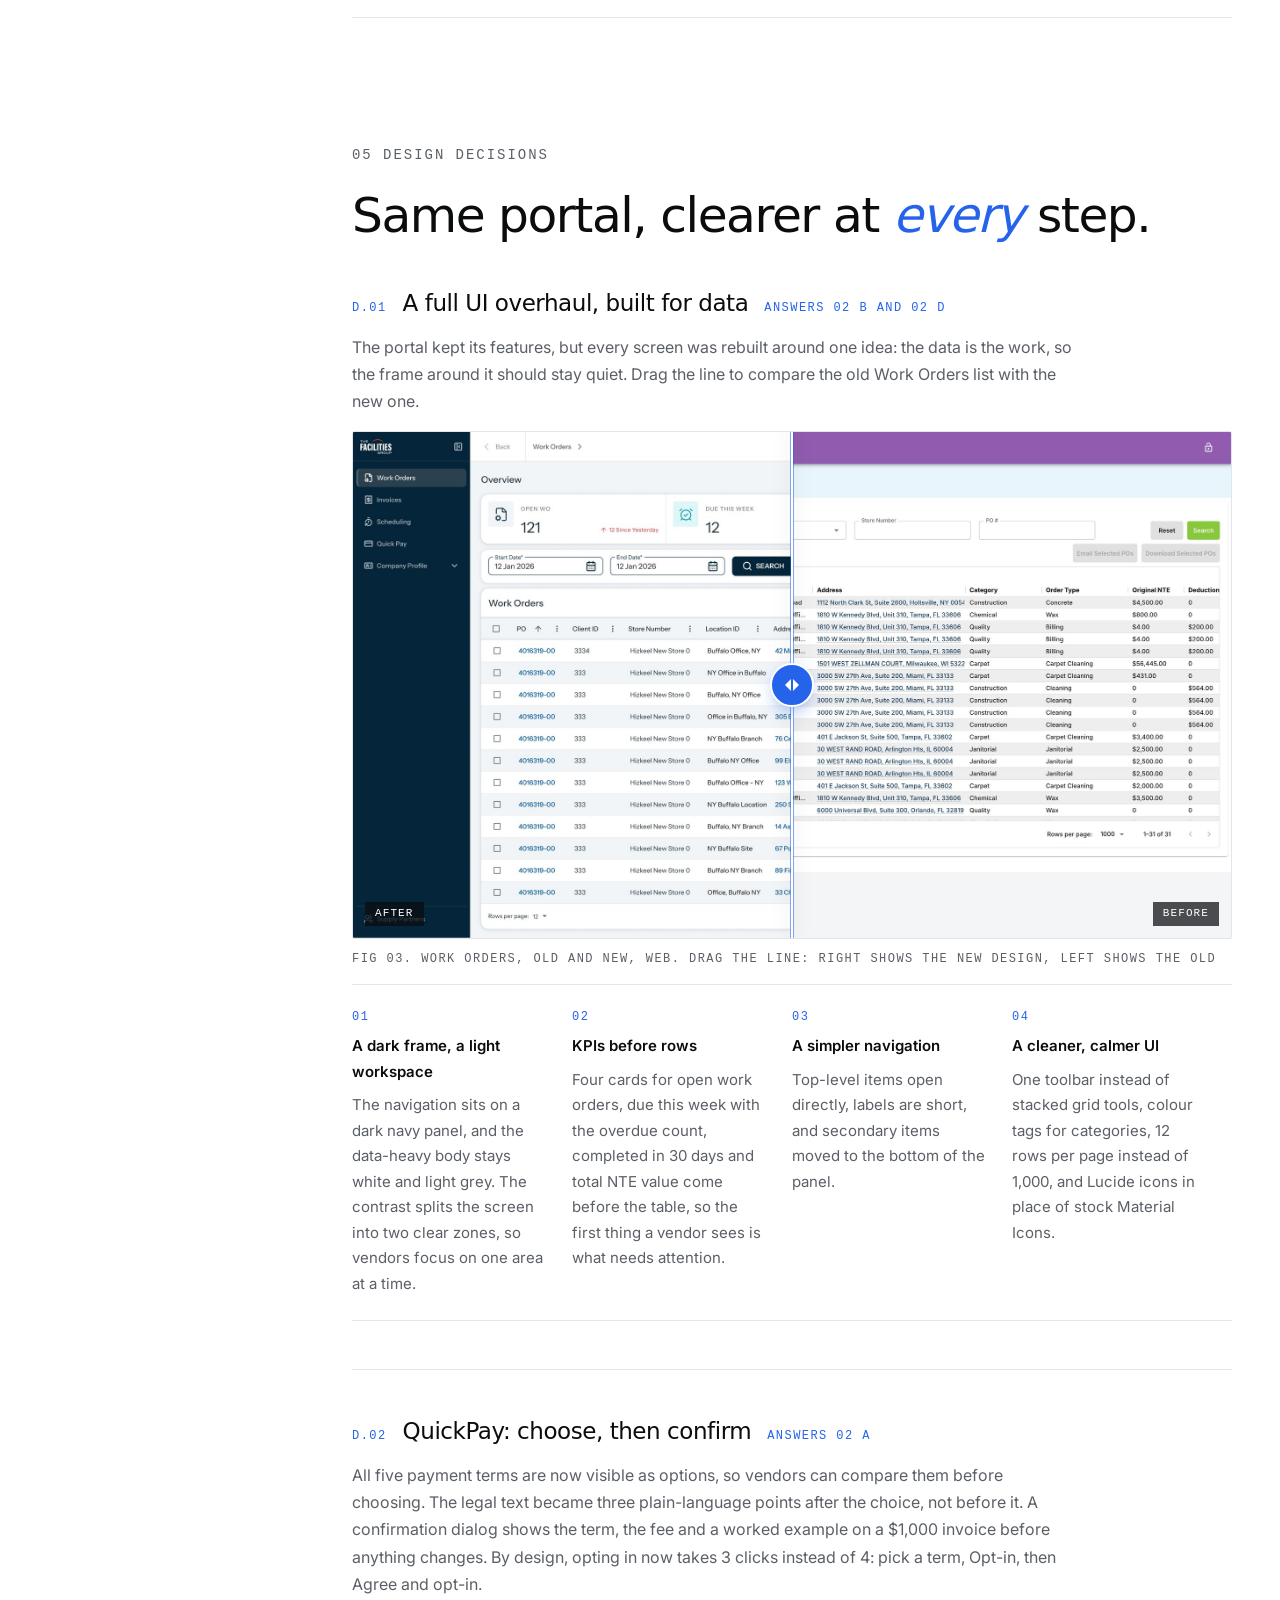
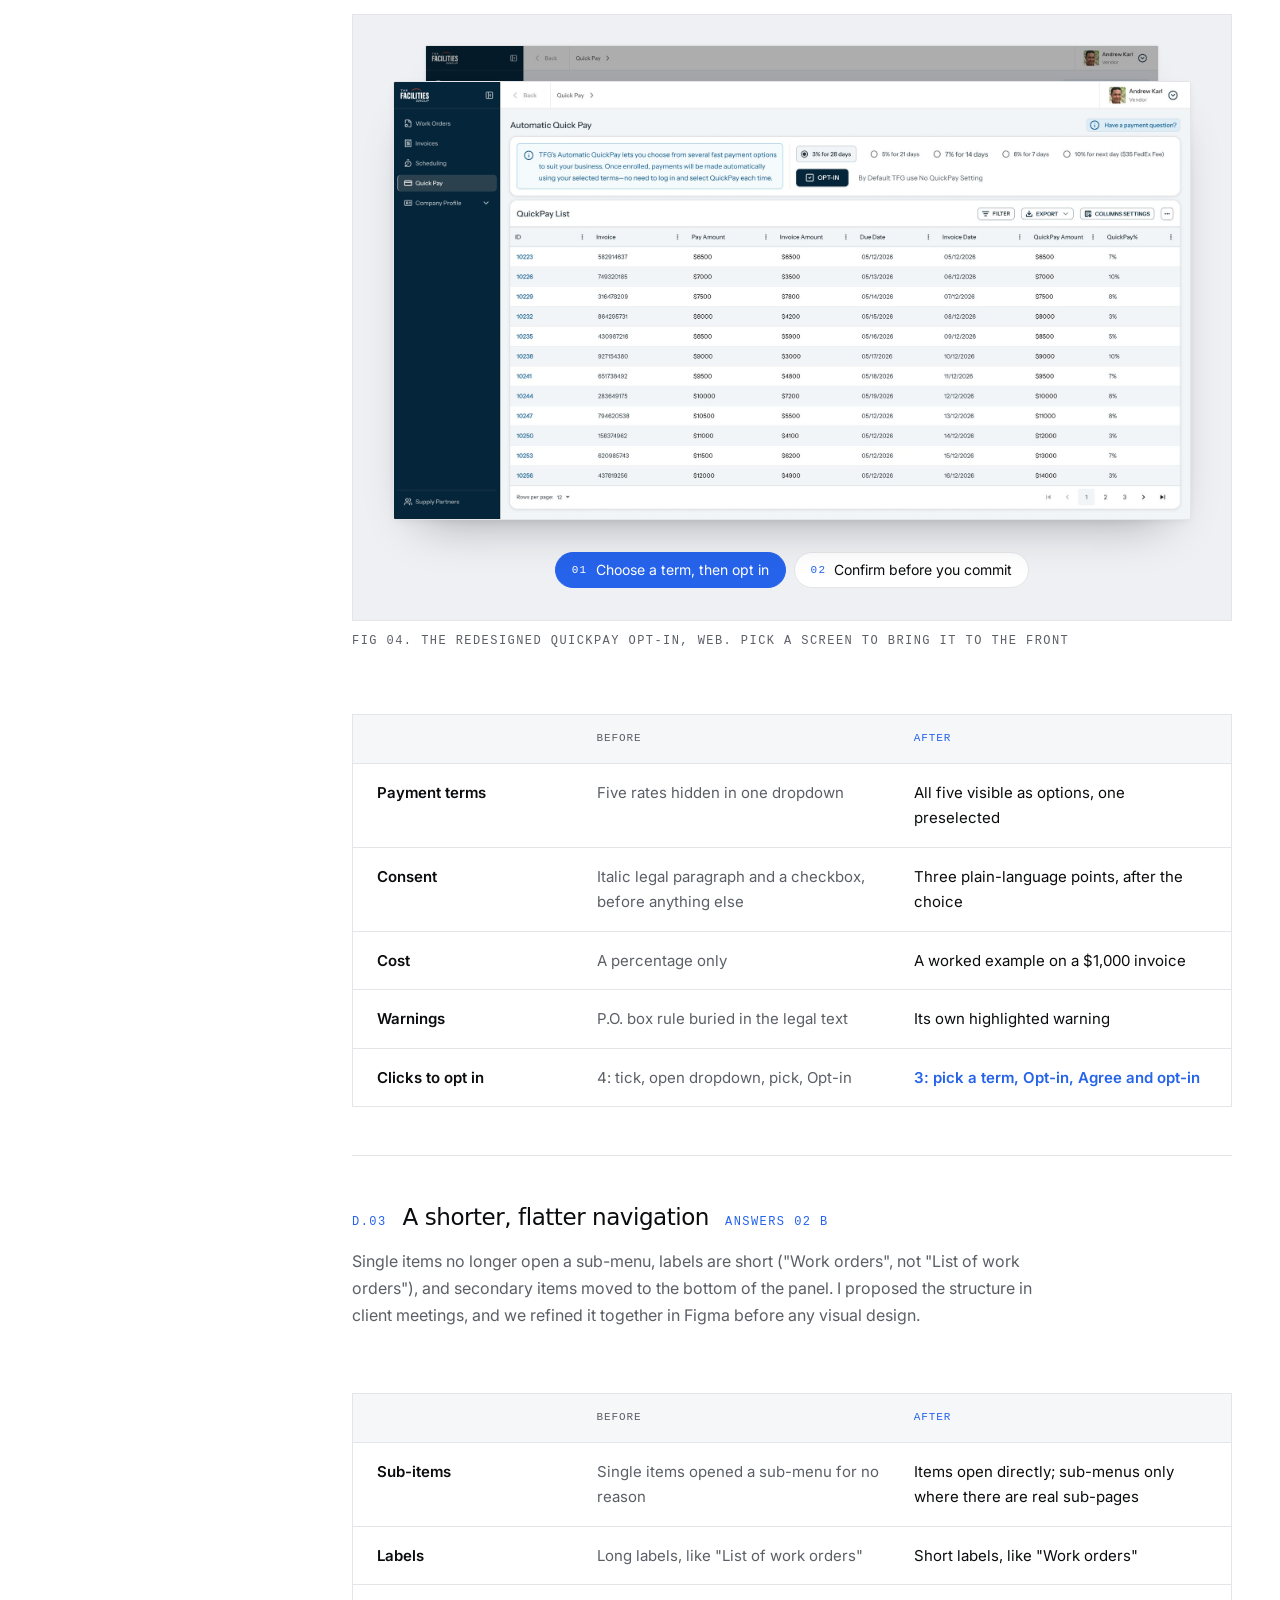
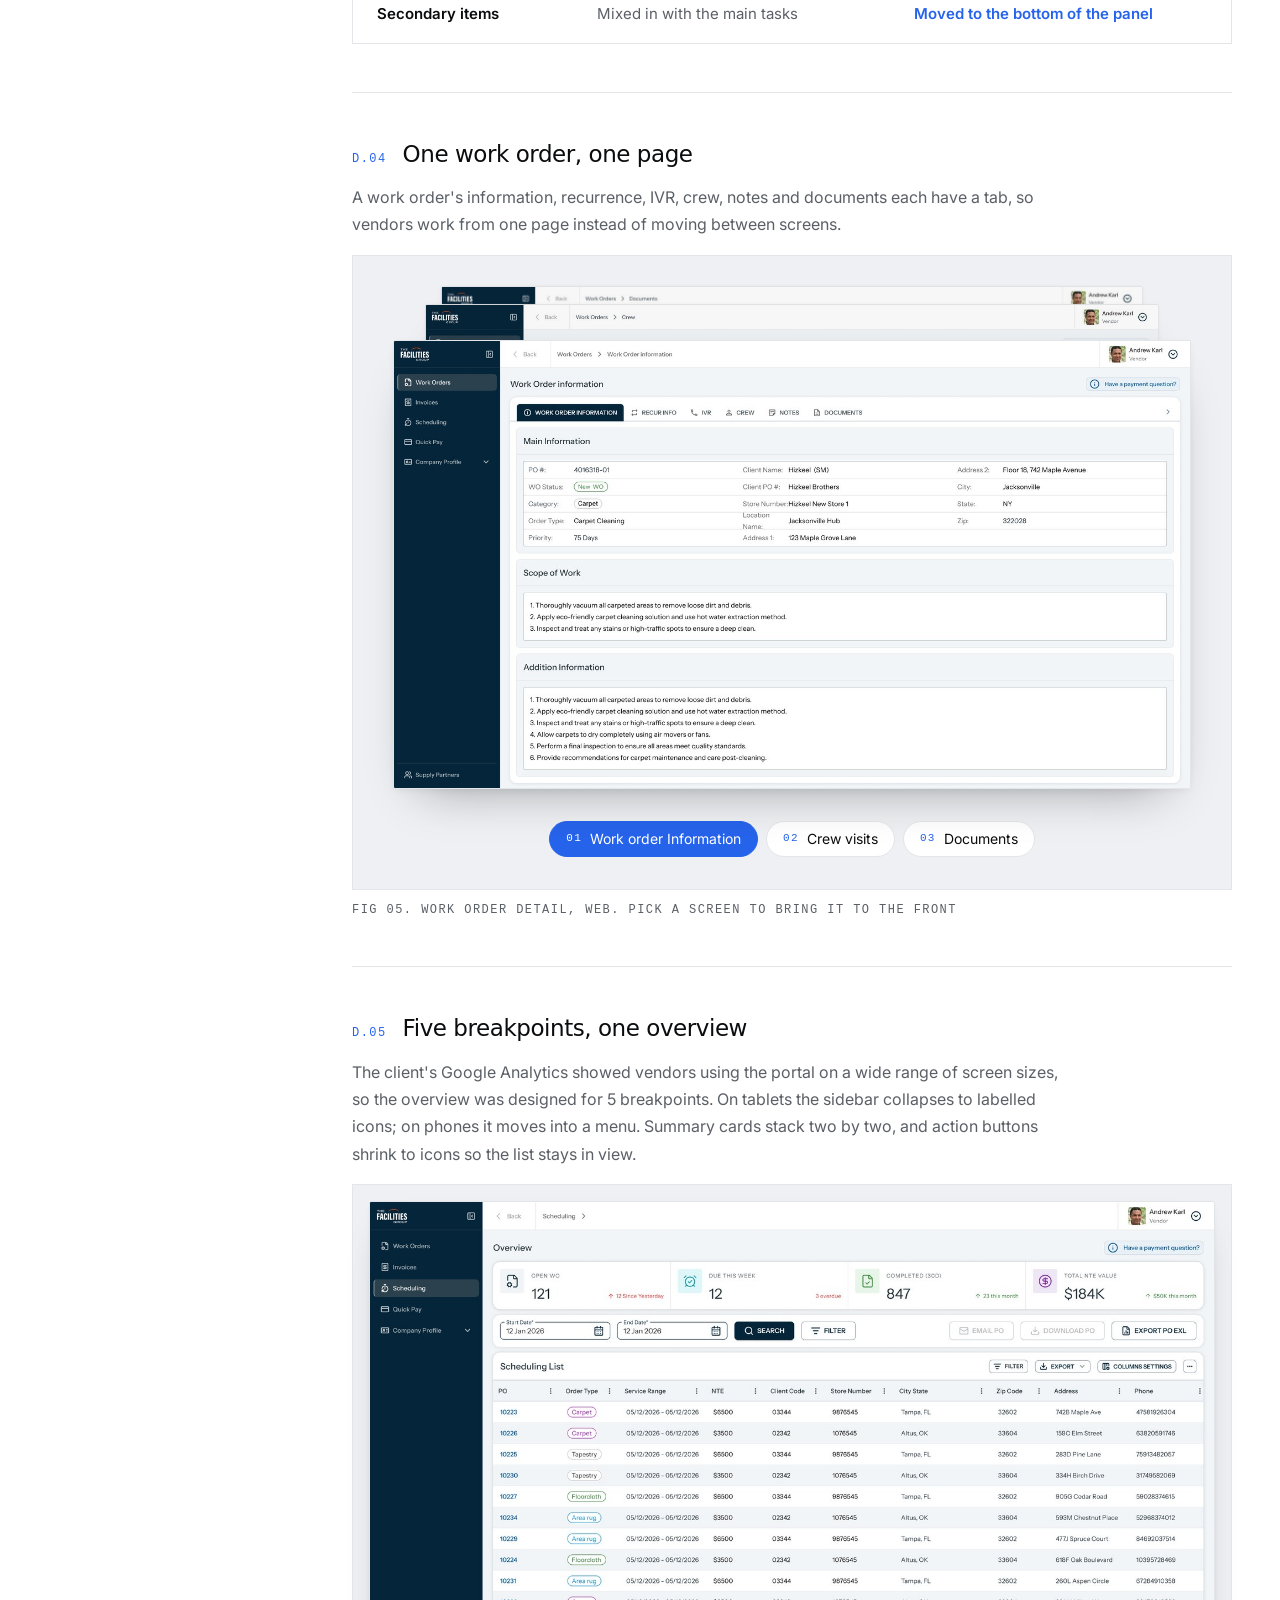
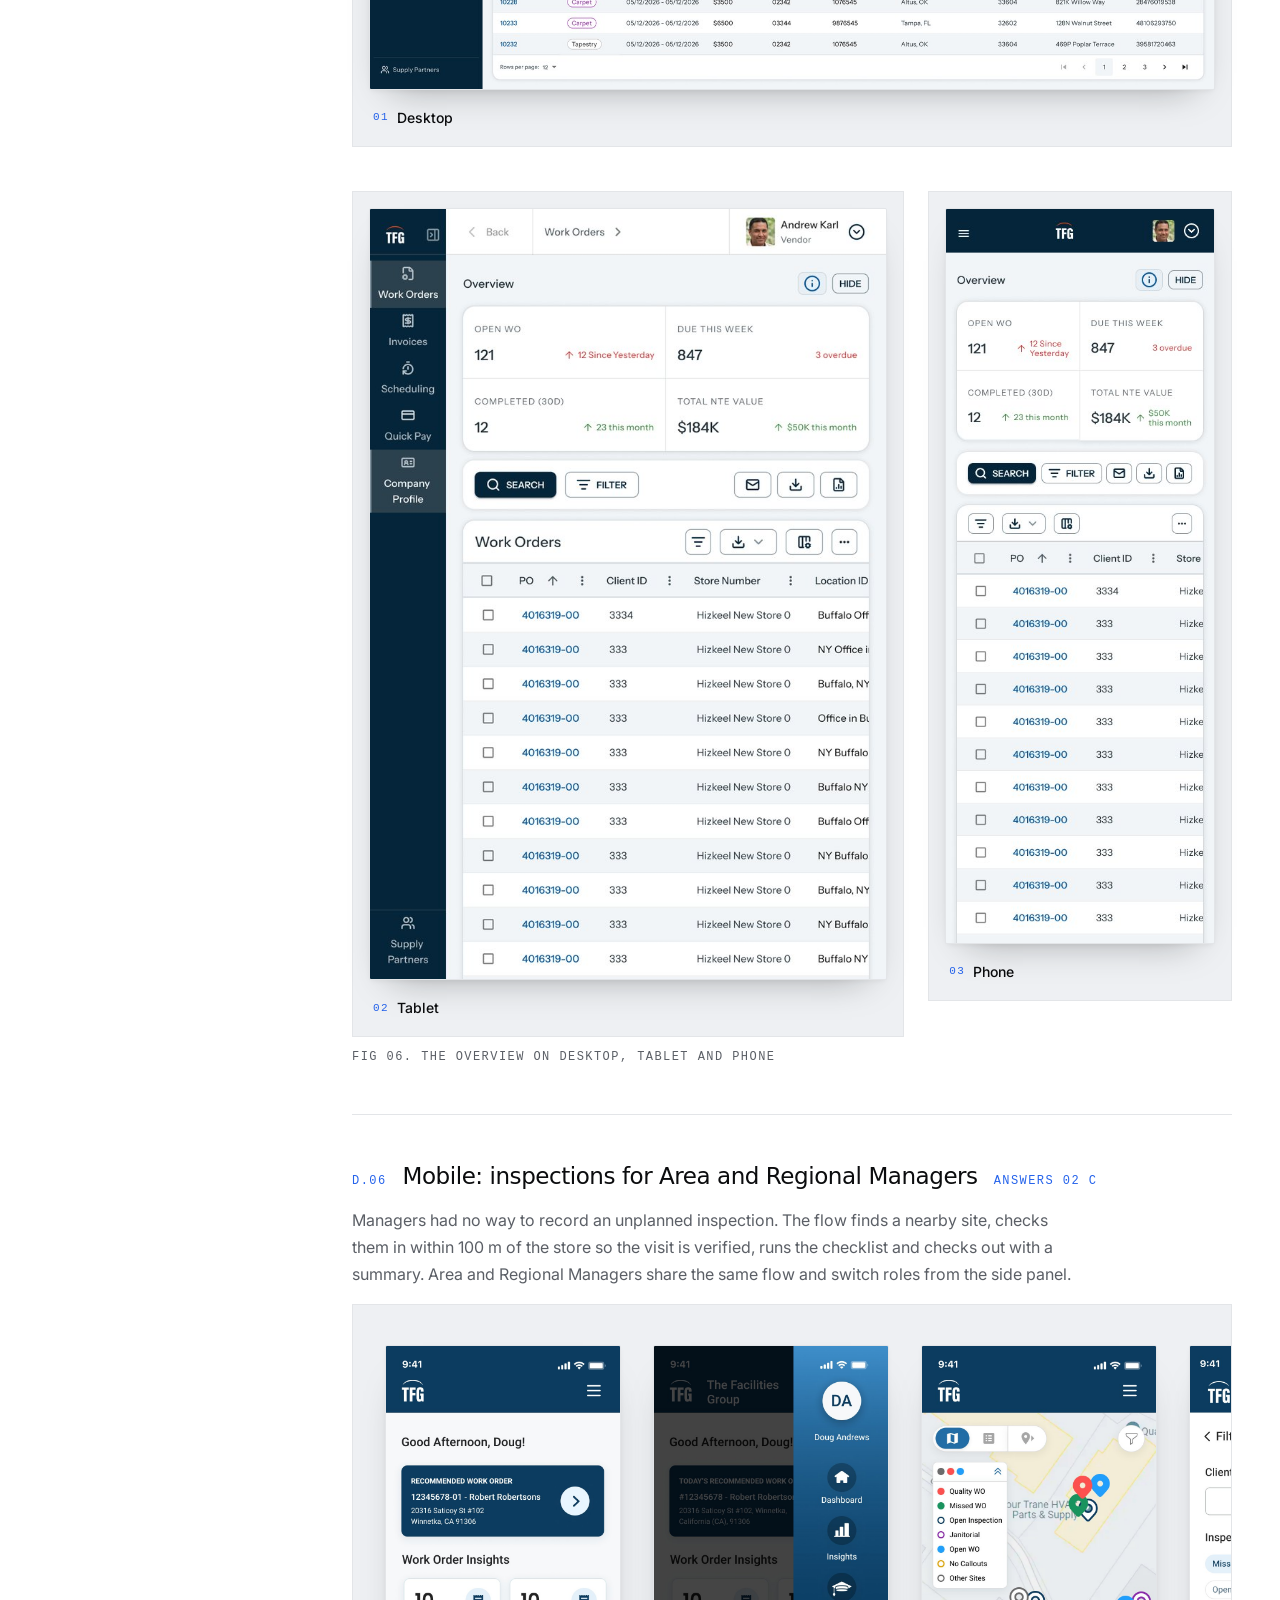
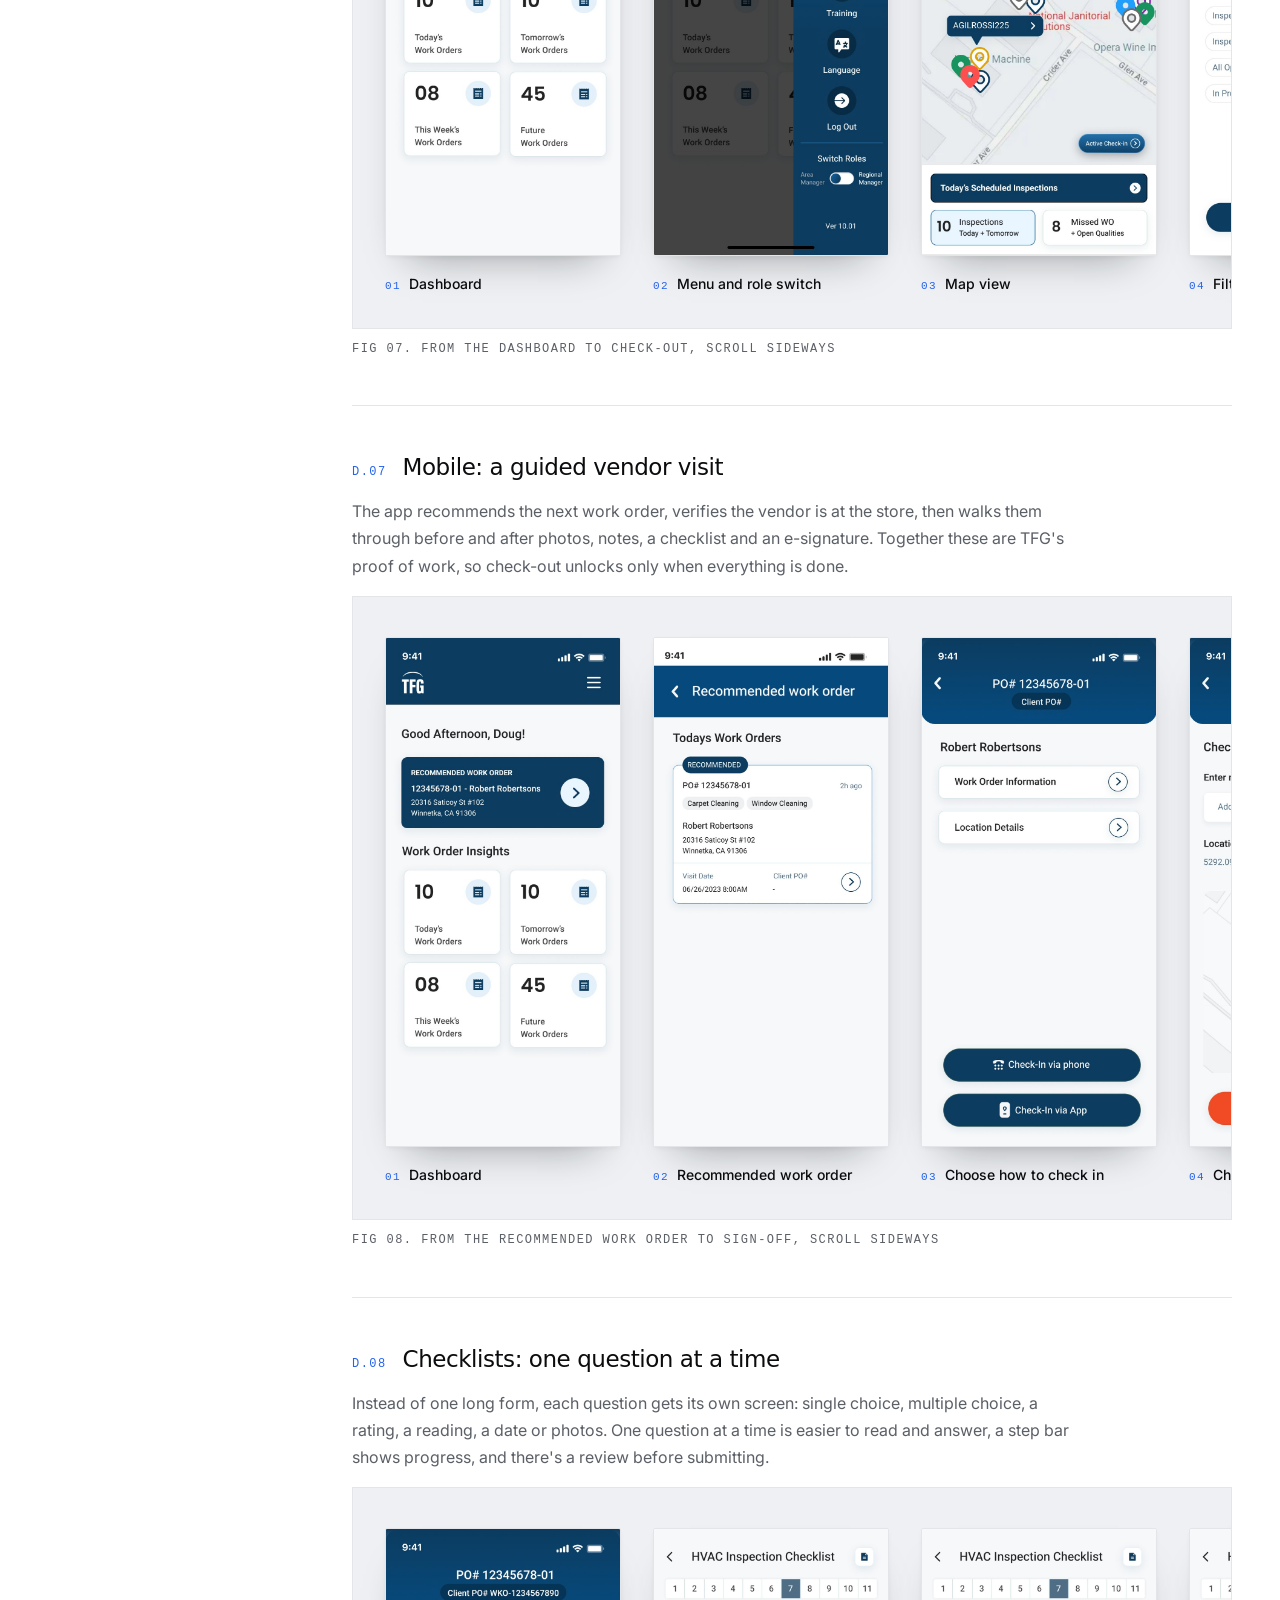
==== commit 58721557: "Add files via upload" ====
--- a/natjan.html
+++ b/natjan.html
@@ -14,11 +14,11 @@
 <link rel="icon" href="favicon.svg" type="image/svg+xml">
 <link rel="preconnect" href="https://fonts.googleapis.com">
 <link rel="preconnect" href="https://fonts.gstatic.com" crossorigin>
-<link rel="stylesheet" href="https://fonts.googleapis.com/css2?family=Plus+Jakarta+Sans:ital,wght@0,400..700;1,400..700&amp;family=Sora:wght@300..600&amp;family=JetBrains+Mono:wght@400;500&amp;display=swap">
+<link rel="stylesheet" href="https://fonts.googleapis.com/css2?family=Outfit:wght@400..700&amp;family=Inter:ital,wght@0,400..700;1,400..700&amp;family=IBM+Plex+Mono:wght@400;500;600&amp;display=swap">
 <link rel="stylesheet" href="style.css">
 </head>
 <body>
-<div id="top" class="is-root is-light" style="position: relative; font-family: 'Sora', ui-sans-serif, system-ui, sans-serif; color: var(--text)">
+<div id="top" class="is-root is-light" style="position: relative; font-family: 'Inter', ui-sans-serif, system-ui, sans-serif; color: var(--text)">
 <span class="cursor-glow" aria-hidden="true"></span>
 <span class="view-cursor mono" aria-hidden="true"></span>
 <a class="skip mono" href="#context">Skip to case study</a>
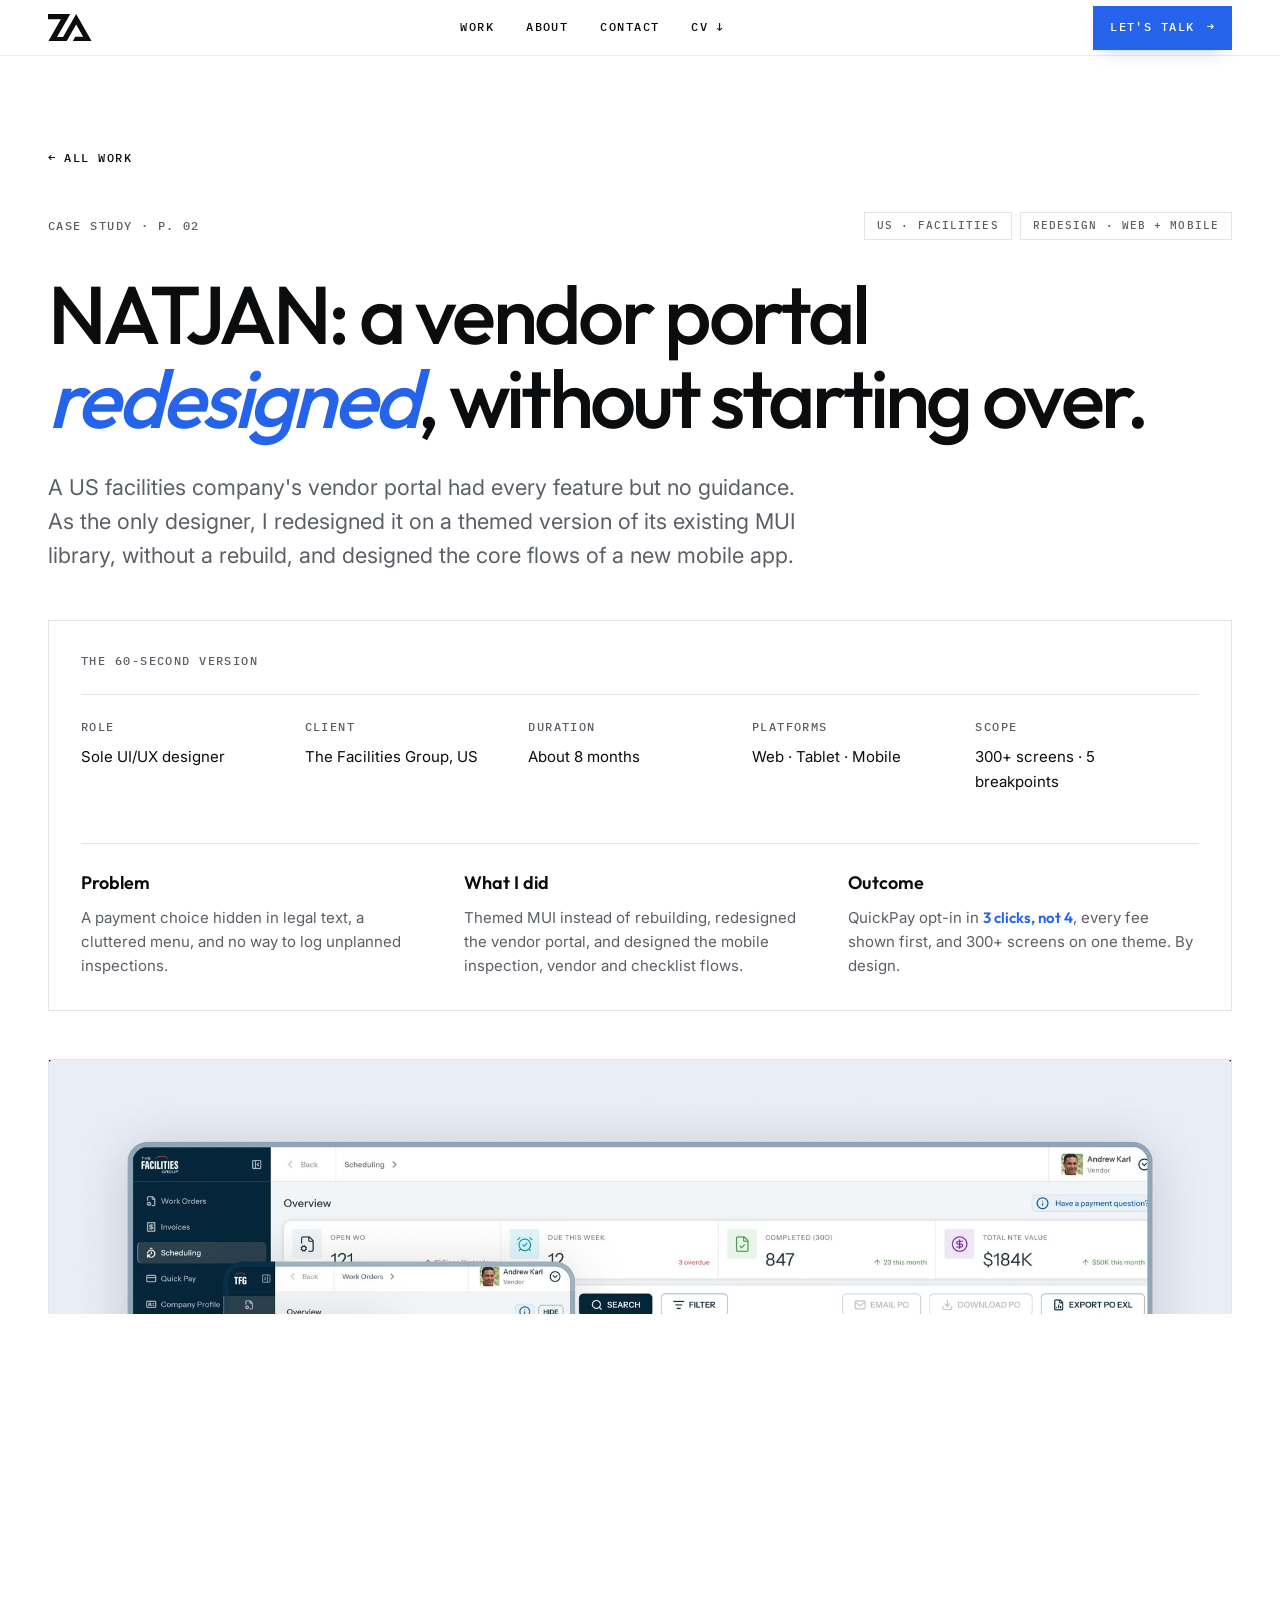
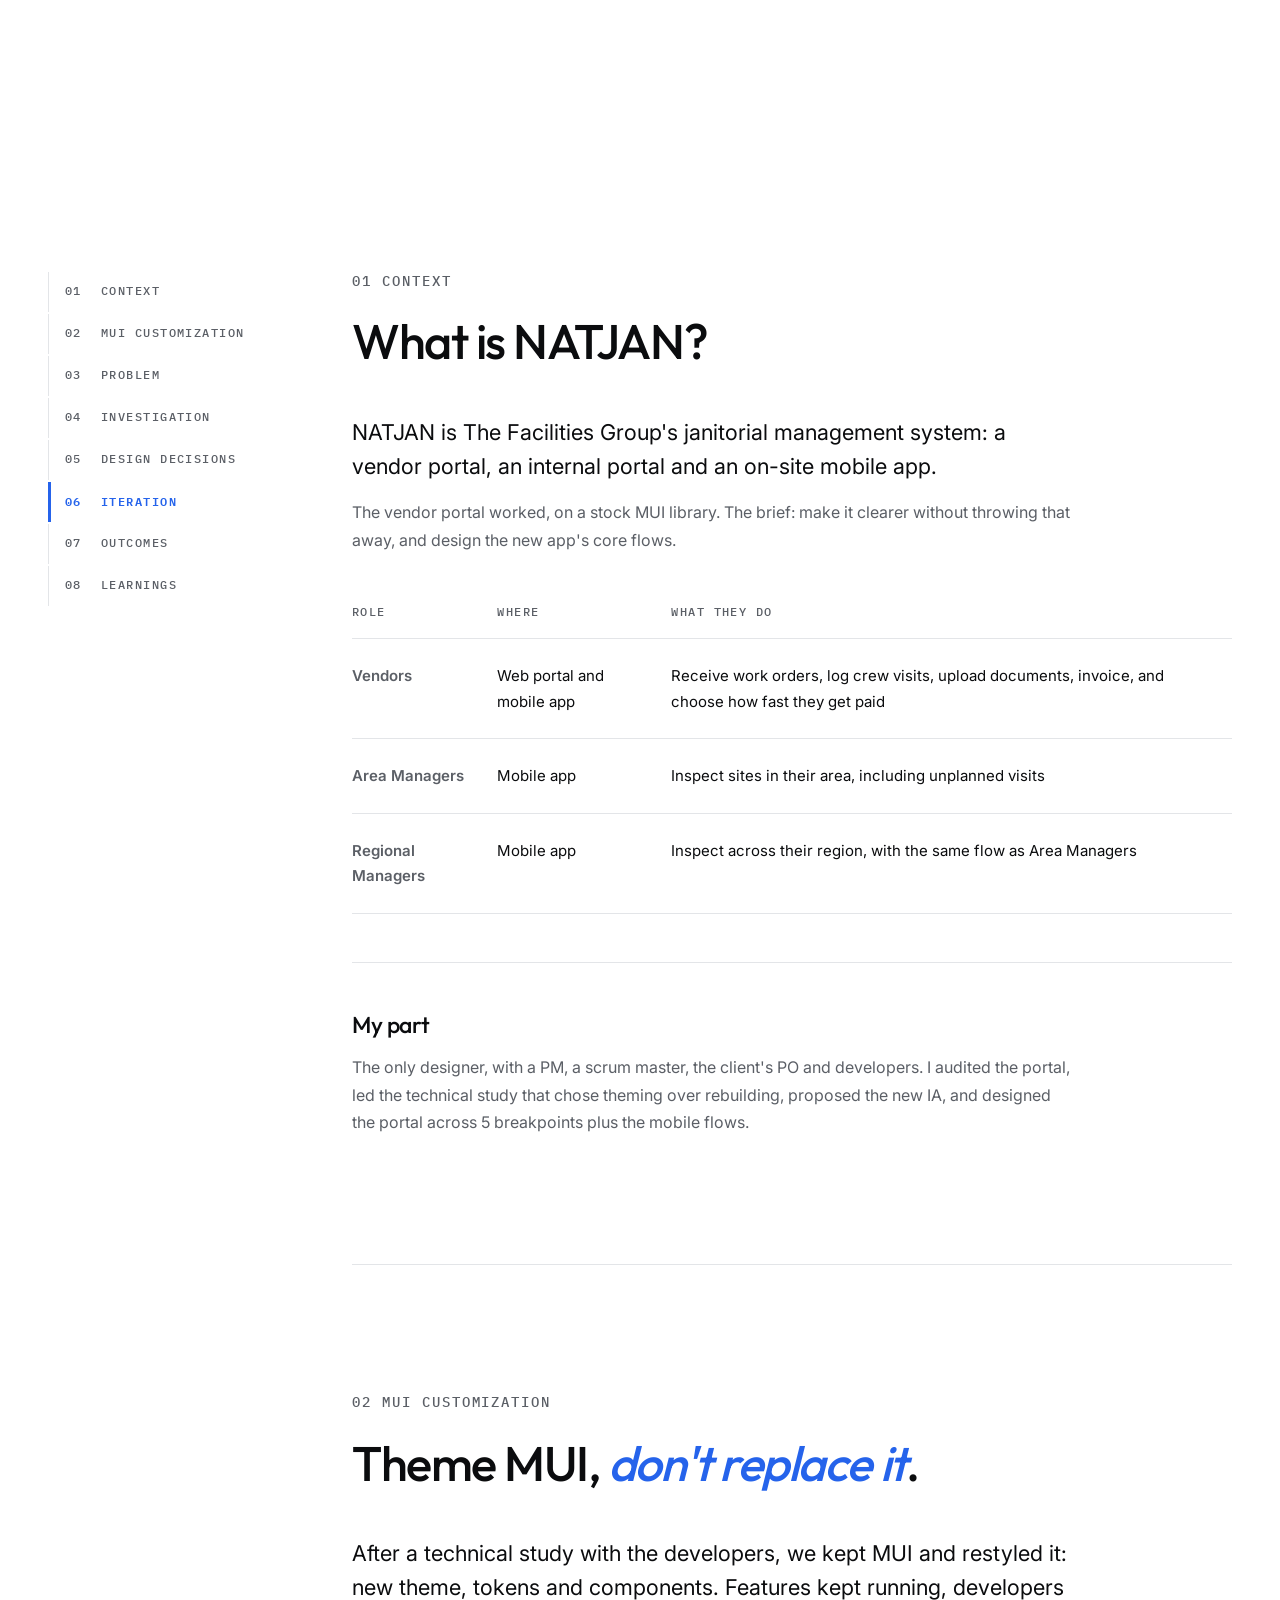
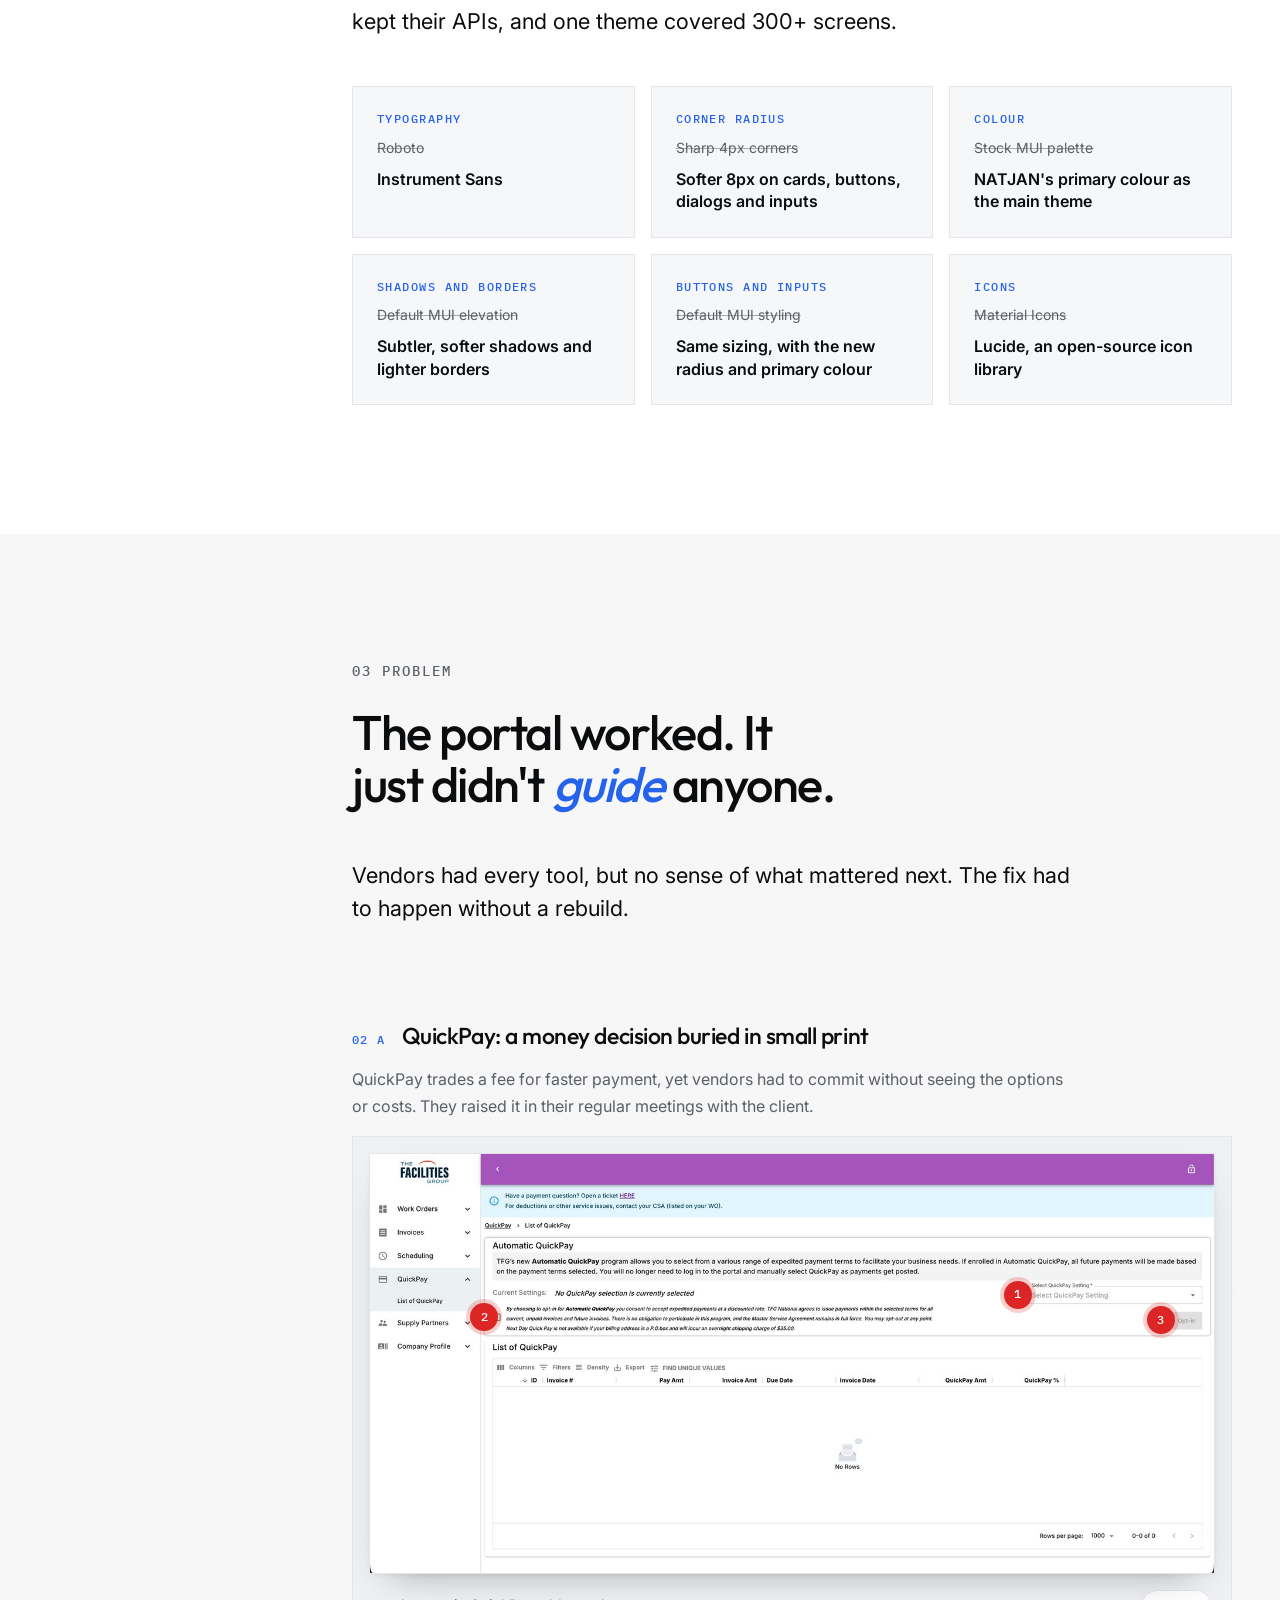
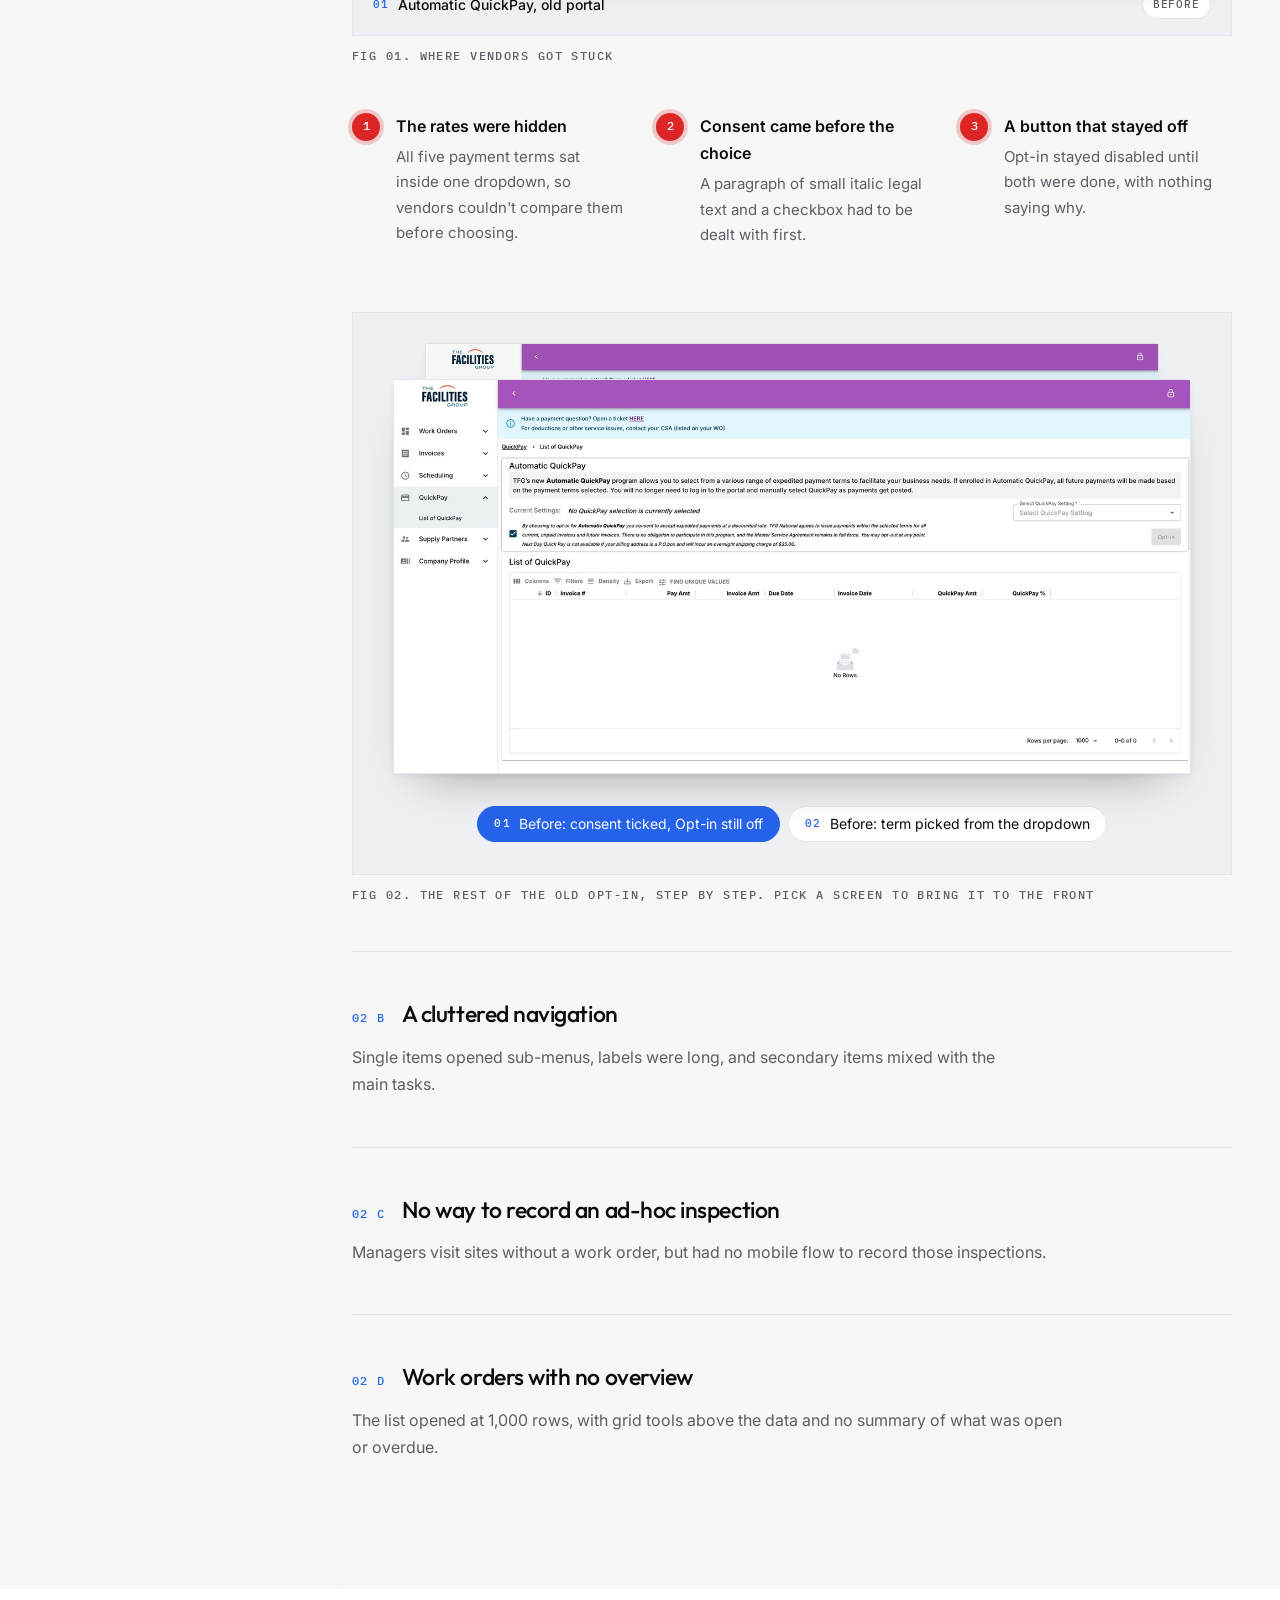
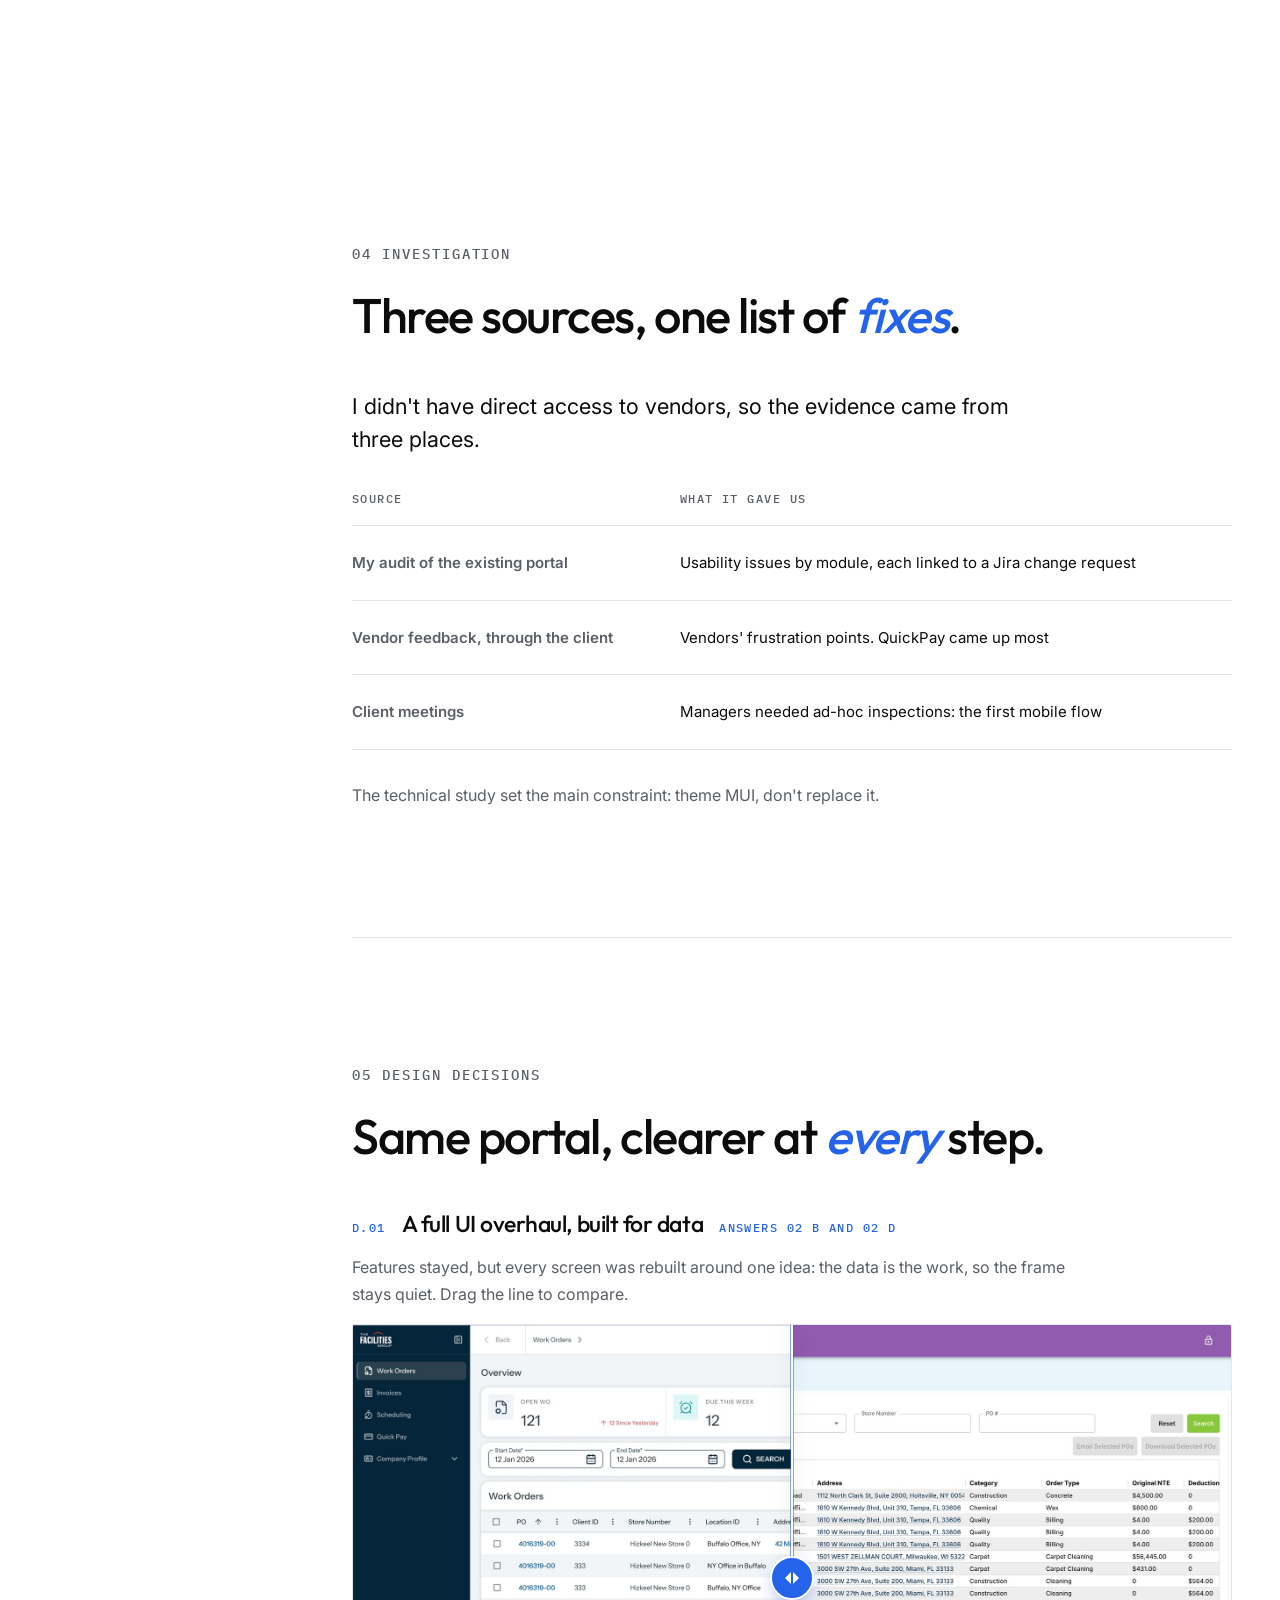
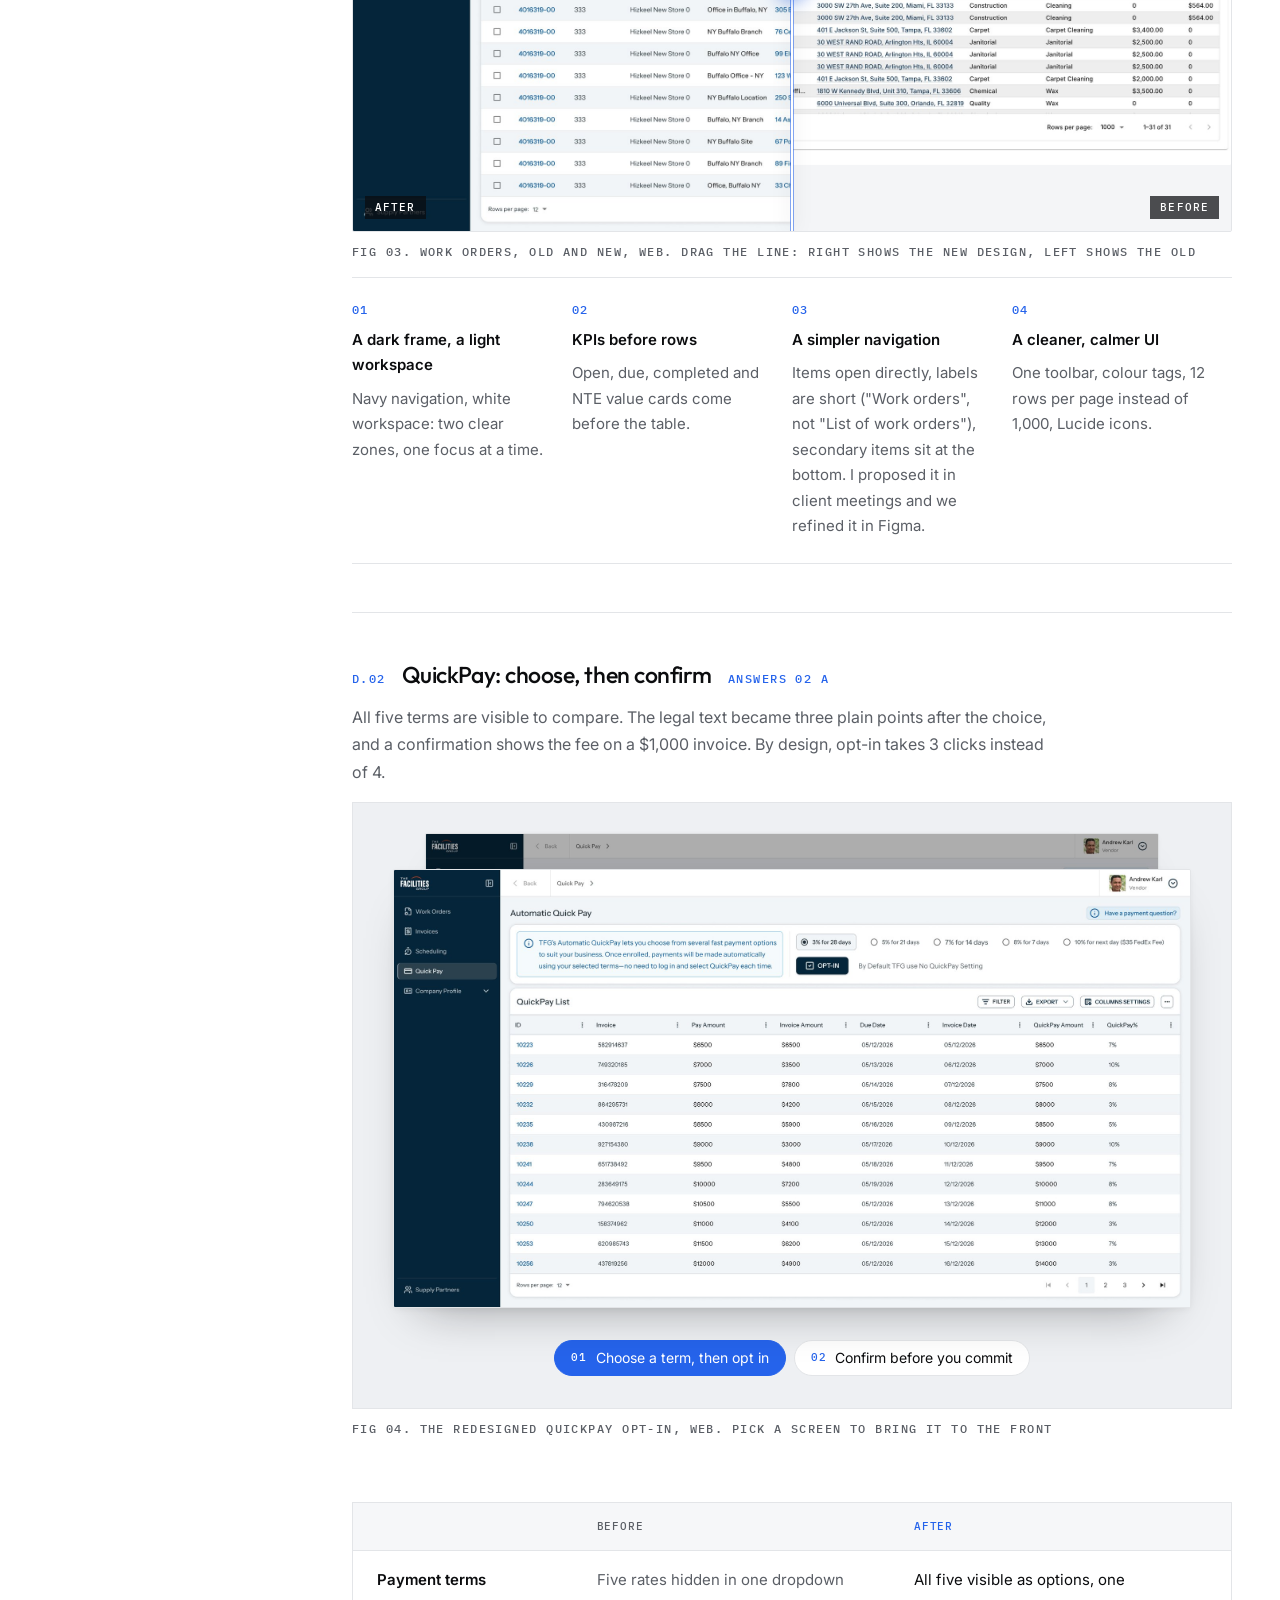
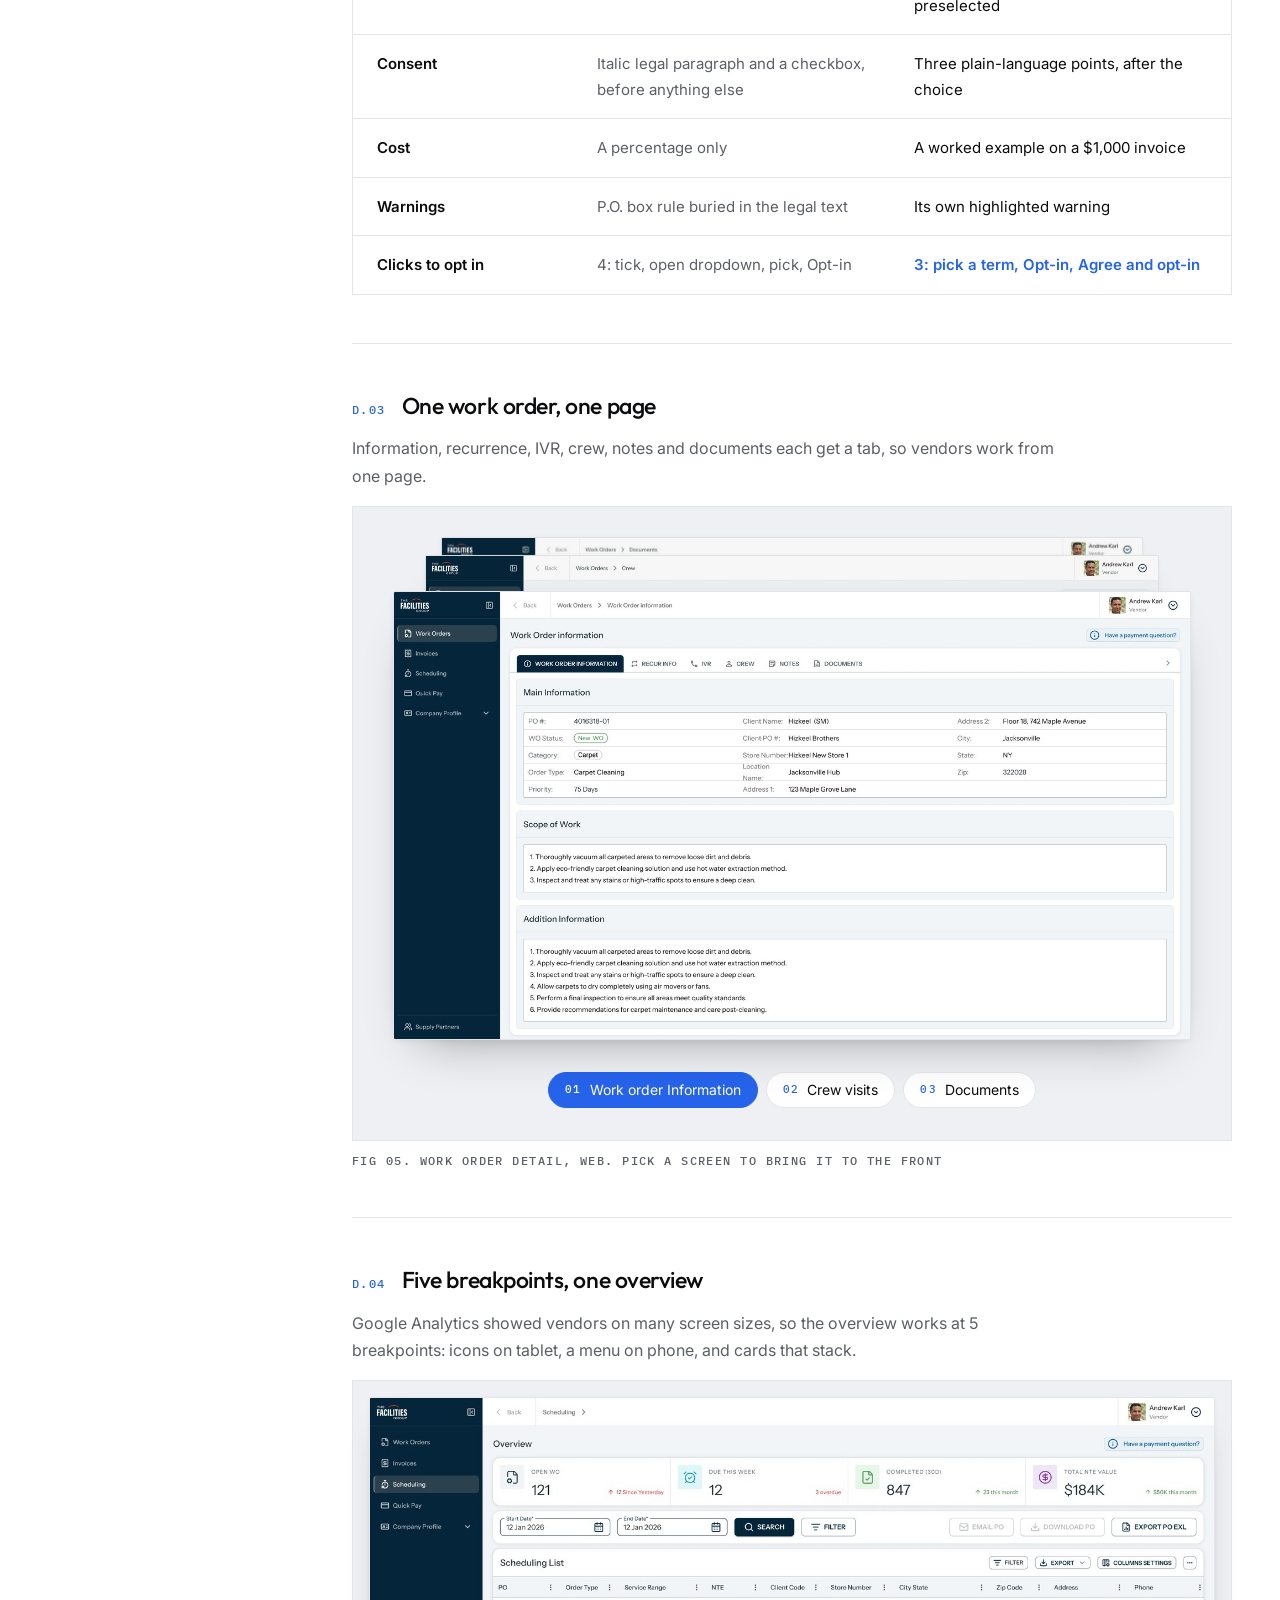
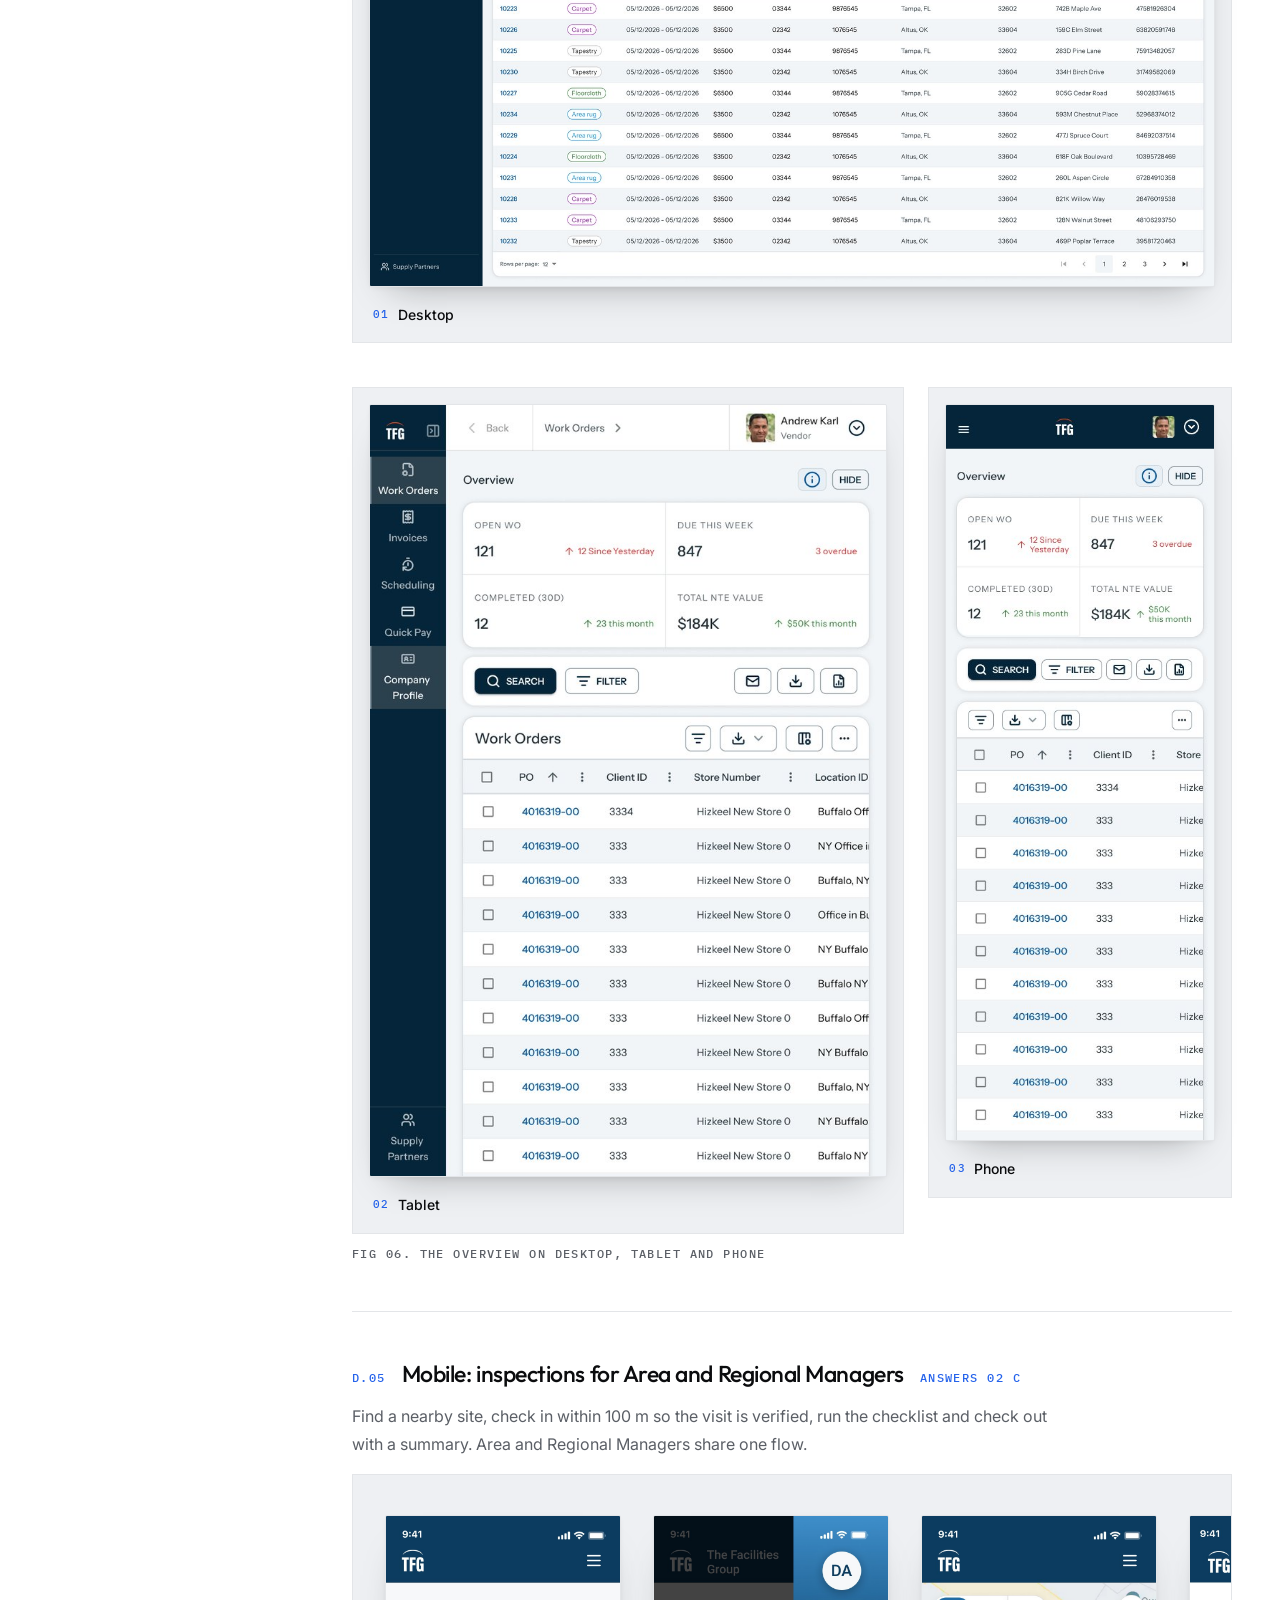
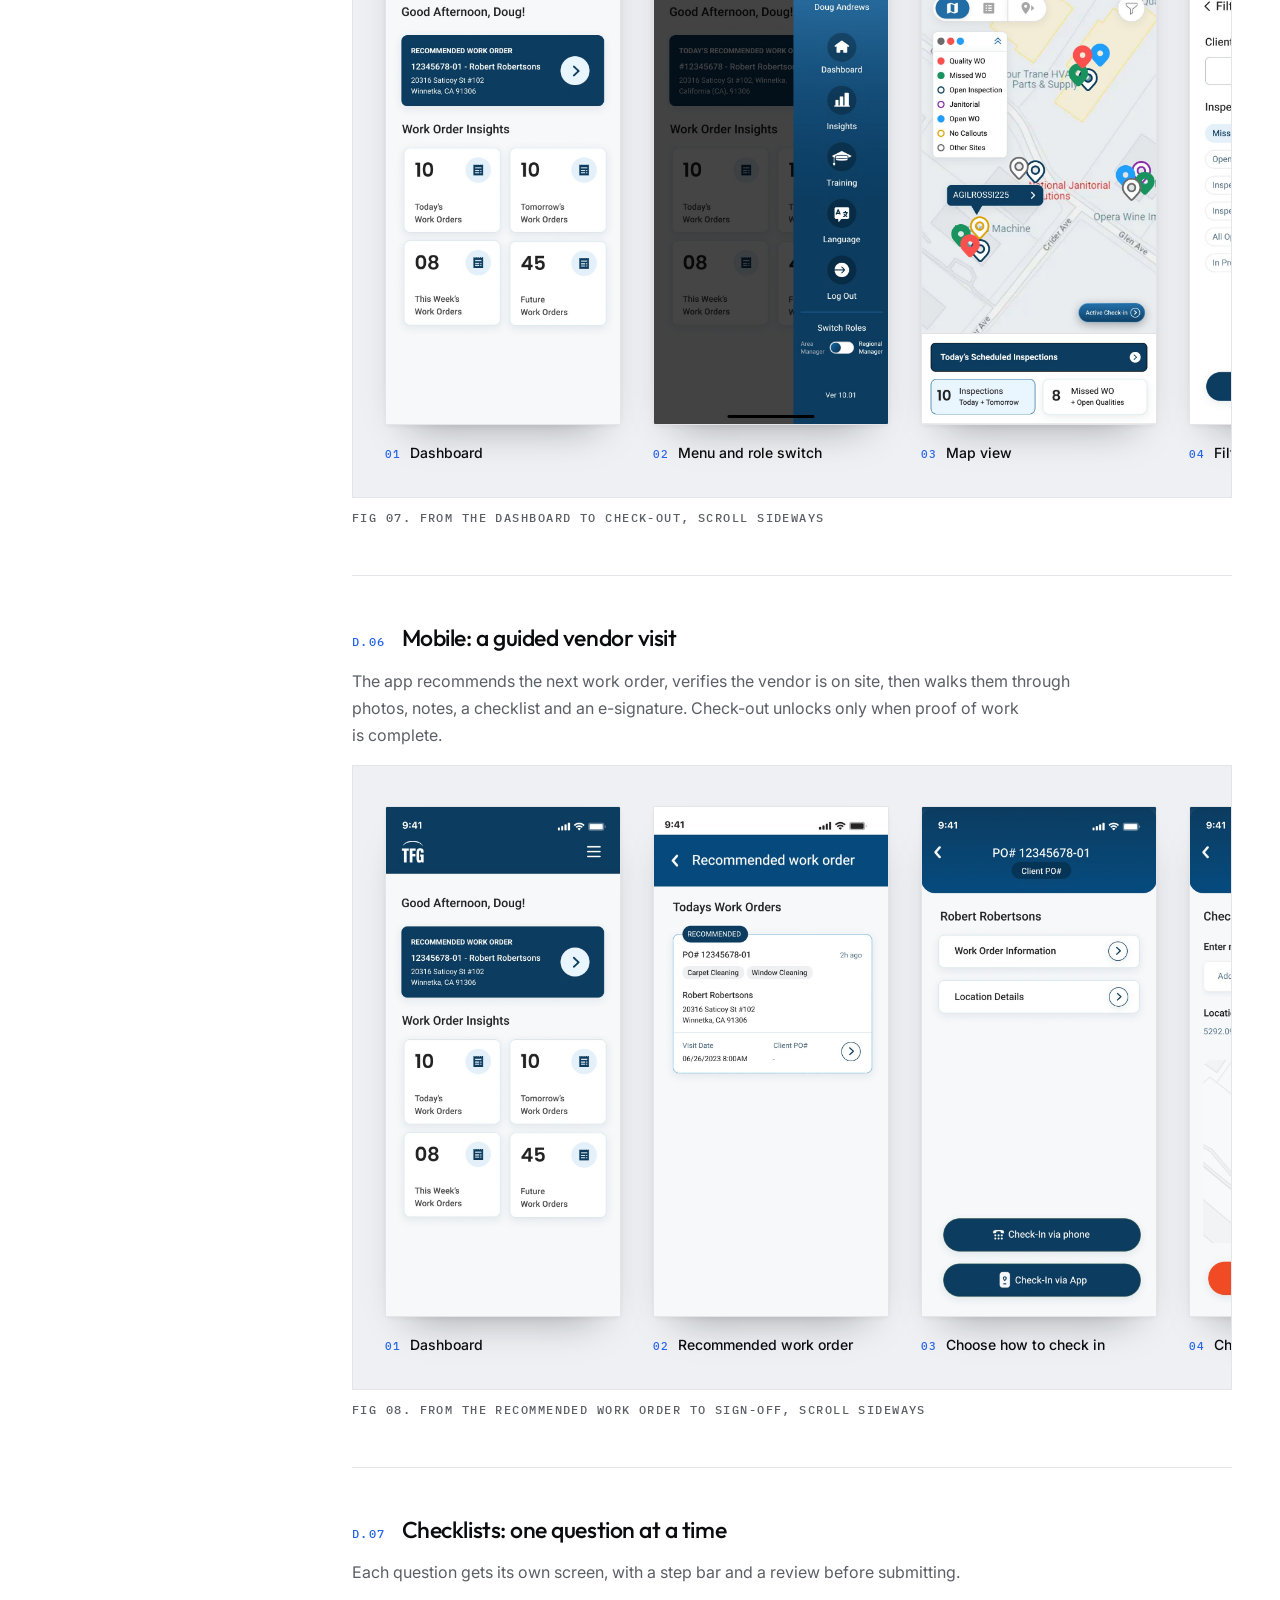
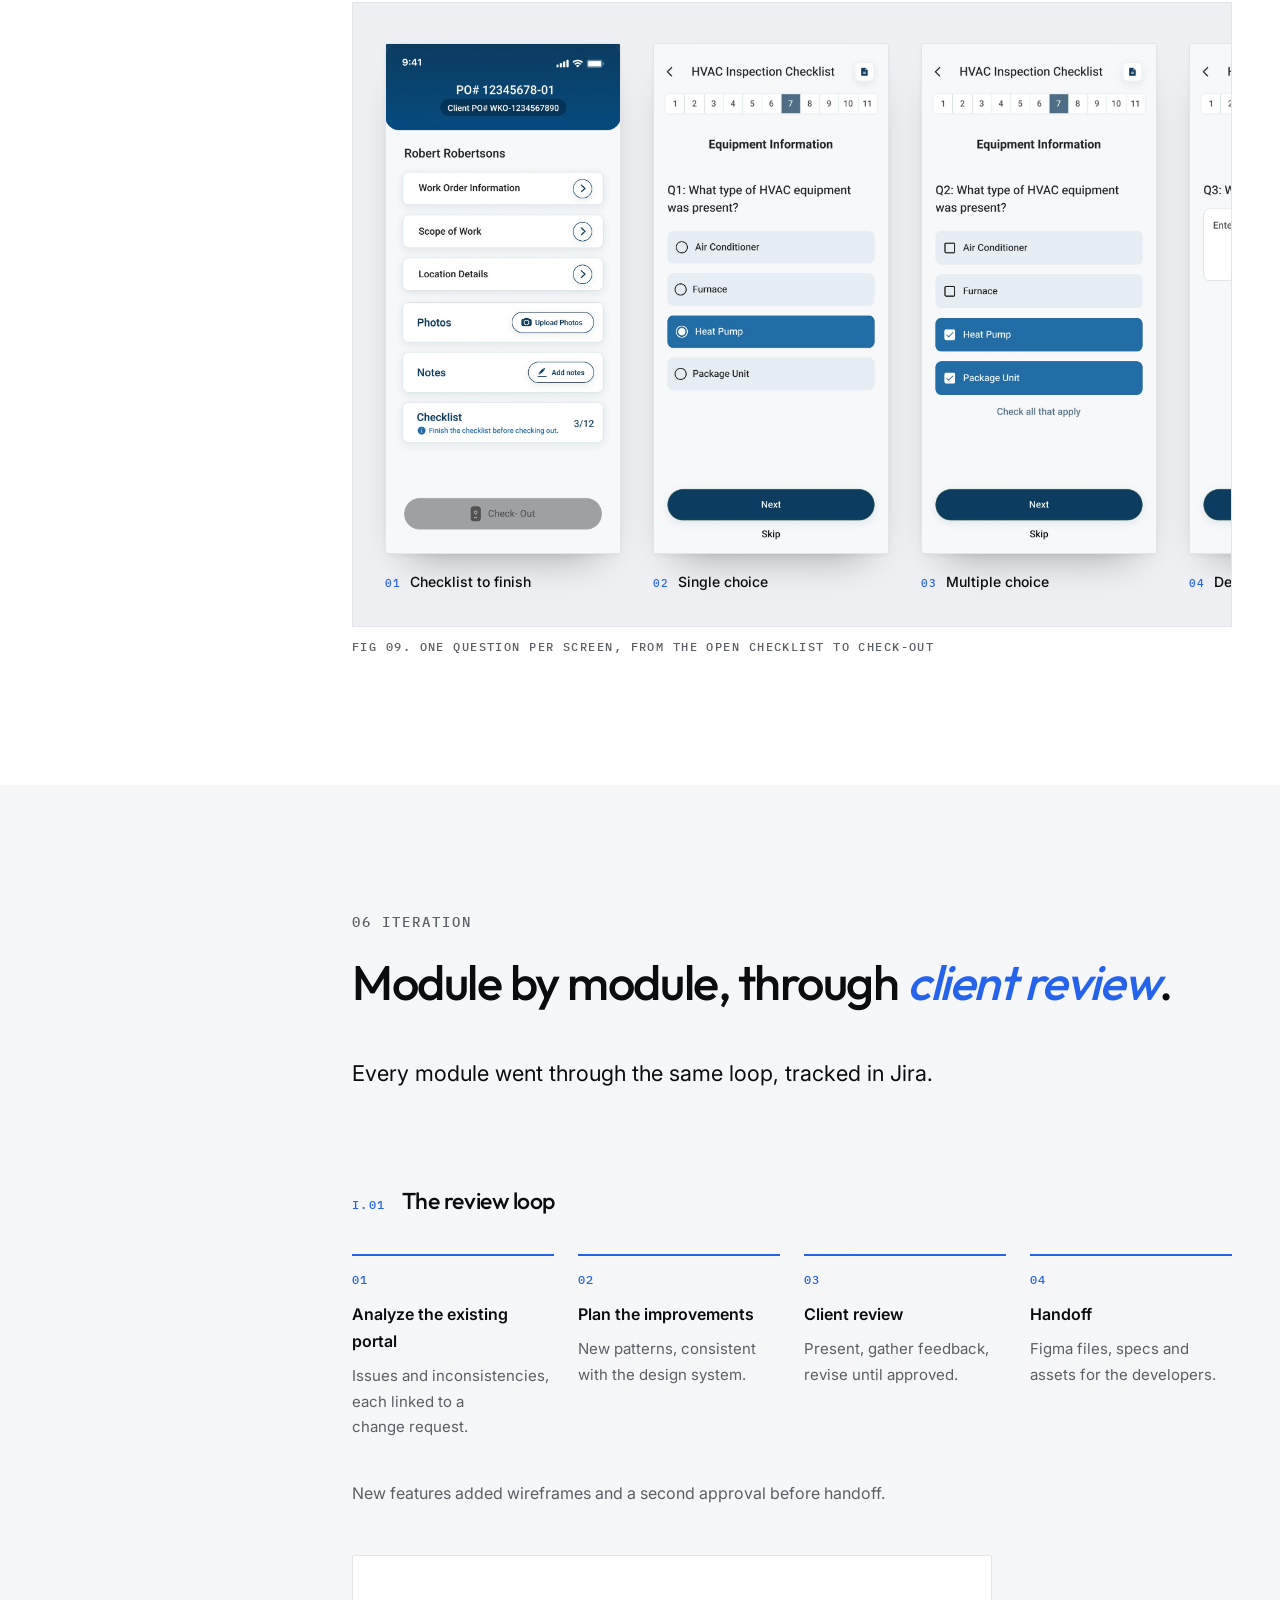
==== commit bb7e07cd: "Add files via upload" ====
--- a/natjan.html
+++ b/natjan.html
@@ -47,23 +47,29 @@
 <a class="link mono" href="./" style="align-self: flex-start"><span class="arr arr-l" aria-hidden="true">←</span> All work</a>
 <div class="hero-top enter"><p class="mono label">Case study · P. 02</p><div class="tags"><span class="tag mono">US · Facilities</span><span class="tag mono">Redesign · Web + Mobile</span></div></div>
 <h1 class="serif h-display enter" style="max-width: 1100px">NATJAN: a vendor portal <em>redesigned</em>, without starting over.</h1>
-<p class="lead enter-2" style="max-width: 760px; color: var(--muted)">Vendors for a US facilities company ran their work through a portal that had every feature but no guidance. The clearest case was a payment decision hidden in small print. As the only designer, I redesigned the vendor portal on a themed version of its existing MUI library, without a rebuild, and designed the inspection and checklist flows for a new mobile app.</p>
-</section>
-
-<section class="wrap" aria-label="Project facts">
+<p class="lead enter-2" style="max-width: 760px; color: var(--muted)">A US facilities company's vendor portal had every feature but no guidance. As the only designer, I redesigned it on a themed version of its existing MUI library, without a rebuild, and designed the core flows of a new mobile app.</p>
+</section>
+
+<section class="wrap" aria-label="The 60-second version">
+<div class="cs-tldr">
+<p class="mono label" style="margin: 0">The 60-second version</p>
 <dl class="cs-meta" style="margin: 0">
-<div><dt class="mono label">Role</dt><dd style="margin: 0">UI/UX Designer, sole designer</dd></div>
-<div><dt class="mono label">Client</dt><dd style="margin: 0">The Facilities Group, US corporate</dd></div>
-<div><dt class="mono label">Work</dt><dd style="margin: 0">Web redesign · New mobile flows</dd></div>
+<div><dt class="mono label">Role</dt><dd style="margin: 0">Sole UI/UX designer</dd></div>
+<div><dt class="mono label">Client</dt><dd style="margin: 0">The Facilities Group, US</dd></div>
+<div><dt class="mono label">Duration</dt><dd style="margin: 0">About 8 months</dd></div>
 <div><dt class="mono label">Platforms</dt><dd style="margin: 0">Web · Tablet · Mobile</dd></div>
 <div><dt class="mono label">Scope</dt><dd style="margin: 0">300+ screens · 5 breakpoints</dd></div>
-<div><dt class="mono label">Duration</dt><dd style="margin: 0">About 8 months</dd></div>
-<div><dt class="mono label">Team</dt><dd style="margin: 0">PM · Scrum master · Client PO · Developers</dd></div>
 </dl>
+<dl class="cs-tldr-grid">
+<div><dt>Problem</dt><dd>A payment choice hidden in legal text, a cluttered menu, and no way to log unplanned inspections.</dd></div>
+<div><dt>What I did</dt><dd>Themed MUI instead of rebuilding, redesigned the vendor portal, and designed the mobile inspection, vendor and checklist flows.</dd></div>
+<div><dt>Outcome</dt><dd>QuickPay opt-in in <span class="cs-tldr-num">3 clicks, not 4</span>, every fee shown first, and 300+ screens on one theme. By design.</dd></div>
+</dl>
+</div>
 </section>
 
 <section class="wrap" style="padding-top: var(--space-12)">
-<div class="ph has-img enter-3" style="aspect-ratio: 16 / 9; width: 100%"><img src="cover-natjan.jpg" alt="NATJAN, The Facilities Group: project cover with the company wordmark on a dotted background" style="object-position: 50% 50%"></div>
+<div class="ph has-img enter-3" style="aspect-ratio: 2000 / 1156; width: 100%"><img src="home-3a000d2d.jpg" alt="NATJAN on desktop, tablet and mobile: the vendor work orders overview with open, due and completed counts and a store table, beside a mobile map of work order locations. Sample data." style="object-position: 50% 50%"></div>
 </section>
 
 <!-- BODY WITH STICKY INDEX -->
@@ -87,8 +93,8 @@
 <h2 id="c1" class="serif h-section">What is NATJAN?</h2>
 </div>
 <div class="body">
-<p class="lead">NATJAN is the janitorial management system of The Facilities Group (TFG), a US corporate facilities company. It has three products: a vendor portal, an internal portal for TFG staff, and a mobile app for people on site.</p>
-<p class="muted">The vendor portal already worked, and developers had built it on a stock MUI component library. The brief was to make it clearer without throwing that work away, and to design the new mobile app's core flows from scratch.</p>
+<p class="lead">NATJAN is The Facilities Group's janitorial management system: a vendor portal, an internal portal and an on-site mobile app.</p>
+<p class="muted">The vendor portal worked, on a stock MUI library. The brief: make it clearer without throwing that away, and design the new app's core flows.</p>
 </div>
 <div class="table-box" style="margin-top: var(--space-12)">
 <table class="table">
@@ -102,7 +108,7 @@
 </div>
 <div class="sub">
 <h3 class="serif h-item">My part</h3>
-<p class="muted body">I was the only designer, working with a PM, a scrum master, the client's product owner and the developers. The PM and scrum master owned the requirements. I audited the existing portal, led the technical study with the developers that led to theming MUI instead of rebuilding, proposed the new information architecture to the client, and redesigned the vendor portal across 5 breakpoints. On mobile, I designed the inspection, vendor and checklist flows. The client reviewed and approved each module before handoff.</p>
+<p class="muted body">The only designer, with a PM, a scrum master, the client's PO and developers. I audited the portal, led the technical study that chose theming over rebuilding, proposed the new IA, and designed the portal across 5 breakpoints plus the mobile flows.</p>
 </div>
 </section>
 
@@ -113,7 +119,7 @@
 <h2 id="c2m" class="serif h-section">Theme MUI, <em>don't replace it</em>.</h2>
 </div>
 <div class="body">
-<p class="lead">After a technical study with the developers, we kept MUI and changed how it looks: a new theme, tokens and restyled components. Working features kept running, developers kept the APIs they knew, and one theme covered 300+ screens. I customized the library, applied it to the main screens to show the direction, and the client approved it.</p>
+<p class="lead">After a technical study with the developers, we kept MUI and restyled it: new theme, tokens and components. Features kept running, developers kept their APIs, and one theme covered 300+ screens.</p>
 
 
 </div>
@@ -135,12 +141,11 @@
 <h2 id="c2" class="serif h-section">The portal worked. It just didn't <em>guide</em> anyone.</h2>
 </div>
 <div class="body">
-<p class="lead">Vendors had every tool they needed, but the portal gave them no sense of what mattered or what to do next. The one screen with real money at stake, QuickPay, hid its options behind legal text, and the navigation was cluttered. On site, managers had no way to record an unplanned inspection. The redesign had to fix this without a rebuild, because the developers' working code had to stay.</p>
-<p class="muted">QuickPay was the clearest case, but not the only one. The portal also had a cluttered navigation, lists with no KPI summary cards, and an unclear visual hierarchy across its screens. The problems below are the ones with the most evidence behind them.</p>
+<p class="lead">Vendors had every tool, but no sense of what mattered next. The fix had to happen without a rebuild.</p>
 </div>
 <div class="sub" style="border-top: 0">
 <div class="sub-head"><span class="mono">02 A</span><h3 class="serif h-item">QuickPay: a money decision buried in small print</h3></div>
-<p class="muted body">Automatic QuickPay lets a vendor trade a fee for faster payment on every invoice. It's a real financial commitment, yet the old screen asked vendors to make it without showing the options or what they would cost. The client heard this from vendors in its regular meetings with them and passed the issues to us.</p>
+<p class="muted body">QuickPay trades a fee for faster payment, yet vendors had to commit without seeing the options or costs. They raised it in their regular meetings with the client.</p>
 <figure class="fig">
 <figure class="shot"><div class="shot-media"><img src="nj-old-qp-1.jpg" alt="Old portal: Automatic QuickPay with a long paragraph, an unticked consent checkbox in small italic text, an empty setting dropdown and a disabled Opt-in button. Markers 1 to 3 point at the dropdown, the consent checkbox and the disabled button." width="1440" height="715" loading="lazy"><span class="pin" style="left: 76.7%; top: 33.6%" aria-hidden="true">1</span><span class="pin" style="left: 13.6%; top: 38.9%" aria-hidden="true">2</span><span class="pin" style="left: 93.6%; top: 39.7%" aria-hidden="true">3</span></div><p class="screen-cap"><span class="mono">01</span>Automatic QuickPay, old portal<span class="shot-tag is-before">Before</span></p></figure>
 <figcaption class="mono">Fig 01. Where vendors got stuck</figcaption>
@@ -155,9 +160,9 @@
 <figcaption class="mono">Fig 02. The rest of the old opt-in, step by step. Pick a screen to bring it to the front</figcaption>
 </figure>
 </div>
-<div class="sub"><div class="sub-head"><span class="mono">02 B</span><h3 class="serif h-item">A cluttered navigation</h3></div><p class="muted body">Single items opened a sub-menu for no reason, labels were long ("List of work orders"), and secondary items sat among the main tasks.</p></div>
-<div class="sub"><div class="sub-head"><span class="mono">02 C</span><h3 class="serif h-item">No way to record an ad-hoc inspection</h3></div><p class="muted body">Area and Regional Managers visit sites without a planned work order, but there was no mobile flow to record those inspections. This came up in client meetings.</p></div>
-<div class="sub"><div class="sub-head"><span class="mono">02 D</span><h3 class="serif h-item">Work orders with no overview</h3></div><p class="muted body">The old Work Orders list opened at 1,000 rows per page, with grid tools (Columns, Density, Find unique values) above the data and no summary of what was open, due or overdue. Every column had the same weight, so nothing told a vendor where to look first.</p></div>
+<div class="sub"><div class="sub-head"><span class="mono">02 B</span><h3 class="serif h-item">A cluttered navigation</h3></div><p class="muted body">Single items opened sub-menus, labels were long, and secondary items mixed with the main tasks.</p></div>
+<div class="sub"><div class="sub-head"><span class="mono">02 C</span><h3 class="serif h-item">No way to record an ad-hoc inspection</h3></div><p class="muted body">Managers visit sites without a work order, but had no mobile flow to record those inspections.</p></div>
+<div class="sub"><div class="sub-head"><span class="mono">02 D</span><h3 class="serif h-item">Work orders with no overview</h3></div><p class="muted body">The list opened at 1,000 rows, with grid tools above the data and no summary of what was open or overdue.</p></div>
 </section>
 
 
@@ -174,13 +179,13 @@
 <table class="table">
 <thead><tr><th scope="col">Source</th><th scope="col">What it gave us</th></tr></thead>
 <tbody>
-<tr><td><strong style="font-weight: 600">My audit of the existing portal</strong></td><td>Usability issues and inconsistencies, module by module. Each became a design task linked to its change request in Jira</td></tr>
-<tr><td><strong style="font-weight: 600">Vendor feedback, through the client</strong></td><td>The client met vendors regularly and logged their frustration points. QuickPay came up most</td></tr>
-<tr><td><strong style="font-weight: 600">Client meetings</strong></td><td>Managers needed to record ad-hoc inspections on site. That became the first mobile flow</td></tr>
+<tr><td><strong style="font-weight: 600">My audit of the existing portal</strong></td><td>Usability issues by module, each linked to a Jira change request</td></tr>
+<tr><td><strong style="font-weight: 600">Vendor feedback, through the client</strong></td><td>Vendors' frustration points. QuickPay came up most</td></tr>
+<tr><td><strong style="font-weight: 600">Client meetings</strong></td><td>Managers needed ad-hoc inspections: the first mobile flow</td></tr>
 </tbody>
 </table>
 </div>
-<p class="muted body" style="margin-top: var(--space-8)">The technical study with the developers set the main constraint for every decision: theme MUI, don't replace it (see MUI Customization).</p>
+<p class="muted body" style="margin-top: var(--space-8)">The technical study set the main constraint: theme MUI, don't replace it.</p>
 </section>
 
 <!-- 04 DESIGN DECISIONS -->
@@ -192,7 +197,7 @@
 
 <div class="sub" style="border-top: 0; margin-top: 0; padding-top: 0">
 <div class="sub-head"><span class="mono">D.01</span><h3 class="serif h-item">A full UI overhaul, built for data</h3><span class="mono label">Answers 02 B and 02 D</span></div>
-<p class="muted body">The portal kept its features, but every screen was rebuilt around one idea: the data is the work, so the frame around it should stay quiet. Drag the line to compare the old Work Orders list with the new one.</p>
+<p class="muted body">Features stayed, but every screen was rebuilt around one idea: the data is the work, so the frame stays quiet. Drag the line to compare.</p>
 <figure class="fig">
 <div class="ba-slider" style="--pos: 50%">
 <img class="ba-old" src="nj-wo-before.jpg" alt="Before: the old Work Orders list, with a purple header, a sub-menu, grid tool rows above the table, and 1,000 rows per page" width="2000" height="1001" loading="lazy">
@@ -204,16 +209,16 @@
 <figcaption class="mono">Fig 03. Work Orders, old and new, web. Drag the line: right shows the new design, left shows the old</figcaption>
 </figure>
 <ul class="callouts">
-<li><span class="mono">01</span><strong style="font-weight: 600">A dark frame, a light workspace</strong><span class="muted">The navigation sits on a dark navy panel, and the data-heavy body stays white and light grey. The contrast splits the screen into two clear zones, so vendors focus on one area at a time.</span></li>
-<li><span class="mono">02</span><strong style="font-weight: 600">KPIs before rows</strong><span class="muted">Four cards for open work orders, due this week with the overdue count, completed in 30 days and total NTE value come before the table, so the first thing a vendor sees is what needs attention.</span></li>
-<li><span class="mono">03</span><strong style="font-weight: 600">A simpler navigation</strong><span class="muted">Top-level items open directly, labels are short, and secondary items moved to the bottom of the panel.</span></li>
-<li><span class="mono">04</span><strong style="font-weight: 600">A cleaner, calmer UI</strong><span class="muted">One toolbar instead of stacked grid tools, colour tags for categories, 12 rows per page instead of 1,000, and Lucide icons in place of stock Material Icons.</span></li>
+<li><span class="mono">01</span><strong style="font-weight: 600">A dark frame, a light workspace</strong><span class="muted">Navy navigation, white workspace: two clear zones, one focus at a time.</span></li>
+<li><span class="mono">02</span><strong style="font-weight: 600">KPIs before rows</strong><span class="muted">Open, due, completed and NTE value cards come before the table.</span></li>
+<li><span class="mono">03</span><strong style="font-weight: 600">A simpler navigation</strong><span class="muted">Items open directly, labels are short ("Work orders", not "List of work orders"), secondary items sit at the bottom. I proposed it in client meetings and we refined it in Figma.</span></li>
+<li><span class="mono">04</span><strong style="font-weight: 600">A cleaner, calmer UI</strong><span class="muted">One toolbar, colour tags, 12 rows per page instead of 1,000, Lucide icons.</span></li>
 </ul>
 </div>
 
 <div class="sub">
 <div class="sub-head"><span class="mono">D.02</span><h3 class="serif h-item">QuickPay: choose, then confirm</h3><span class="mono label">Answers 02 A</span></div>
-<p class="muted body">All five payment terms are now visible as options, so vendors can compare them before choosing. The legal text became three plain-language points after the choice, not before it. A confirmation dialog shows the term, the fee and a worked example on a $1,000 invoice before anything changes. By design, opting in now takes 3 clicks instead of 4: pick a term, Opt-in, then Agree and opt-in.</p>
+<p class="muted body">All five terms are visible to compare. The legal text became three plain points after the choice, and a confirmation shows the fee on a $1,000 invoice. By design, opt-in takes 3 clicks instead of 4.</p>
 <figure class="fig">
 <div class="d-stack" role="group" aria-label="Redesigned QuickPay screens" style="--arw: 2000; --arh: 1101"><input class="d-in" type="radio" name="nj-qp" id="nj-qp-1" aria-label="Show Choose a term, then opt in"><input class="d-in" type="radio" name="nj-qp" id="nj-qp-2" aria-label="Show Confirm before you commit"><div class="d-deck" style="--n: 1"><label class="d-card" for="nj-qp-1" style="--i: 0"><img src="nj-qp-choose.jpg" alt="Redesigned Automatic QuickPay screen: a plain-language explainer, all five payment terms as radio buttons with 3% for 28 days selected, the Opt-in button below them, and the QuickPay list of invoices underneath" width="2000" height="1101" loading="lazy"></label><label class="d-card" for="nj-qp-2" style="--i: 1"><img src="nj-qp-confirm.jpg" alt="Confirm Automatic QuickPay dialog: the payment term and invoice fee, three plain-language points with a worked example on a $1,000 invoice, a highlighted warning about P.O. box addresses and the $35 overnight charge, and Cancel or Agree and opt-in" width="2000" height="1101" loading="lazy"></label></div><div class="d-tabs"><label class="d-tab" for="nj-qp-1"><span class="mono">01</span>Choose a term, then opt in</label><label class="d-tab" for="nj-qp-2"><span class="mono">02</span>Confirm before you commit</label></div></div>
 <figcaption class="mono">Fig 04. The redesigned QuickPay opt-in, web. Pick a screen to bring it to the front</figcaption>
@@ -230,20 +235,10 @@
 
 
 
-<div class="sub">
-<div class="sub-head"><span class="mono">D.03</span><h3 class="serif h-item">A shorter, flatter navigation</h3><span class="mono label">Answers 02 B</span></div>
-<p class="muted body">Single items no longer open a sub-menu, labels are short ("Work orders", not "List of work orders"), and secondary items moved to the bottom of the panel. I proposed the structure in client meetings, and we refined it together in Figma before any visual design.</p>
-<div class="ba-table" role="table" aria-label="Navigation before and after">
-<div class="ba-row ba-head" role="row"><span role="columnheader"><span class="sr-only">Aspect</span></span><span class="mono" role="columnheader">Before</span><span class="mono" role="columnheader">After</span></div>
-<div class="ba-row" role="row"><strong role="rowheader">Sub-items</strong><span role="cell">Single items opened a sub-menu for no reason</span><span role="cell">Items open directly; sub-menus only where there are real sub-pages</span></div>
-<div class="ba-row" role="row"><strong role="rowheader">Labels</strong><span role="cell">Long labels, like "List of work orders"</span><span role="cell">Short labels, like "Work orders"</span></div>
-<div class="ba-row" role="row"><strong role="rowheader">Secondary items</strong><span role="cell">Mixed in with the main tasks</span><span class="is-win" role="cell">Moved to the bottom of the panel</span></div>
-</div>
-</div>
-
-<div class="sub">
-<div class="sub-head"><span class="mono">D.04</span><h3 class="serif h-item">One work order, one page</h3></div>
-<p class="muted body">A work order's information, recurrence, IVR, crew, notes and documents each have a tab, so vendors work from one page instead of moving between screens.</p>
+
+<div class="sub">
+<div class="sub-head"><span class="mono">D.03</span><h3 class="serif h-item">One work order, one page</h3></div>
+<p class="muted body">Information, recurrence, IVR, crew, notes and documents each get a tab, so vendors work from one page.</p>
 <figure class="fig">
 <div class="d-stack" role="group" aria-label="Work order detail screens" style="--arw: 1440; --arh: 810"><input class="d-in" type="radio" name="nj-wo" id="nj-wo-1" aria-label="Show Work order Information"><input class="d-in" type="radio" name="nj-wo" id="nj-wo-2" aria-label="Show Crew visits"><input class="d-in" type="radio" name="nj-wo" id="nj-wo-3" aria-label="Show Documents"><div class="d-deck" style="--n: 2"><label class="d-card" for="nj-wo-1" style="--i: 0"><img src="nj-wo-info.jpg" alt="Work order information tab: PO, status, category, client, store and address details, scope of work and additional information" width="1440" height="819" loading="lazy"></label><label class="d-card" for="nj-wo-2" style="--i: 1"><img src="nj-crew.jpg" alt="Crew tab: original NTE, deductions and total NTE, then a list of crew visits that expand to show deductions" width="1440" height="810" loading="lazy"></label><label class="d-card" for="nj-wo-3" style="--i: 2"><img src="nj-documents.jpg" alt="Documents tab: approved and pending documents, each with file type, date, type badge, uploader, comment and Download" width="1440" height="810" loading="lazy"></label></div><div class="d-tabs"><label class="d-tab" for="nj-wo-1"><span class="mono">01</span>Work order Information</label><label class="d-tab" for="nj-wo-2"><span class="mono">02</span>Crew visits</label><label class="d-tab" for="nj-wo-3"><span class="mono">03</span>Documents</label></div></div>
 <figcaption class="mono">Fig 05. Work order detail, web. Pick a screen to bring it to the front</figcaption>
@@ -251,8 +246,8 @@
 </div>
 
 <div class="sub">
-<div class="sub-head"><span class="mono">D.05</span><h3 class="serif h-item">Five breakpoints, one overview</h3></div>
-<p class="muted body">The client's Google Analytics showed vendors using the portal on a wide range of screen sizes, so the overview was designed for 5 breakpoints. On tablets the sidebar collapses to labelled icons; on phones it moves into a menu. Summary cards stack two by two, and action buttons shrink to icons so the list stays in view.</p>
+<div class="sub-head"><span class="mono">D.04</span><h3 class="serif h-item">Five breakpoints, one overview</h3></div>
+<p class="muted body">Google Analytics showed vendors on many screen sizes, so the overview works at 5 breakpoints: icons on tablet, a menu on phone, and cards that stack.</p>
 <figure class="fig">
 <div class="desk-hero"><figure class="shot"><div class="shot-media"><img src="nj-scheduling-desktop.jpg" alt="Desktop scheduling overview: full sidebar, four summary cards in a row, date range with Search and Filter, PO actions, and the scheduling list with order type badges" width="1440" height="831" loading="lazy"></div><p class="screen-cap"><span class="mono">01</span>Desktop</p></figure></div>
 <div class="nj-devices">
@@ -263,8 +258,8 @@
 </figure>
 </div>
 <div class="sub">
-<div class="sub-head"><span class="mono">D.06</span><h3 class="serif h-item">Mobile: inspections for Area and Regional Managers</h3><span class="mono label">Answers 02 C</span></div>
-<p class="muted body">Managers had no way to record an unplanned inspection. The flow finds a nearby site, checks them in within 100 m of the store so the visit is verified, runs the checklist and checks out with a summary. Area and Regional Managers share the same flow and switch roles from the side panel.</p>
+<div class="sub-head"><span class="mono">D.05</span><h3 class="serif h-item">Mobile: inspections for Area and Regional Managers</h3><span class="mono label">Answers 02 C</span></div>
+<p class="muted body">Find a nearby site, check in within 100 m so the visit is verified, run the checklist and check out with a summary. Area and Regional Managers share one flow.</p>
 <figure class="fig">
 <div class="m-rail" tabindex="0" aria-label="Area Manager inspection screens, scroll sideways">
 <figure class="m-shot"><img src="am-dashboard.jpg" alt="Area Manager dashboard: greeting, a recommended work order with store address, and four work order counts for today, tomorrow, this week and the future" width="780" height="1688" loading="lazy"><p class="screen-cap"><span class="mono">01</span>Dashboard</p></figure>
@@ -281,8 +276,8 @@
 </figure>
 </div>
 <div class="sub">
-<div class="sub-head"><span class="mono">D.07</span><h3 class="serif h-item">Mobile: a guided vendor visit</h3></div>
-<p class="muted body">The app recommends the next work order, verifies the vendor is at the store, then walks them through before and after photos, notes, a checklist and an e-signature. Together these are TFG's proof of work, so check-out unlocks only when everything is done.</p>
+<div class="sub-head"><span class="mono">D.06</span><h3 class="serif h-item">Mobile: a guided vendor visit</h3></div>
+<p class="muted body">The app recommends the next work order, verifies the vendor is on site, then walks them through photos, notes, a checklist and an e-signature. Check-out unlocks only when proof of work is complete.</p>
 <figure class="fig">
 <div class="m-rail" tabindex="0" aria-label="Vendor workflow screens, scroll sideways">
 <figure class="m-shot"><img src="vn-dashboard.jpg" alt="Vendor dashboard: greeting, a recommended work order with store address, and four work order counts" width="780" height="1688" loading="lazy"><p class="screen-cap"><span class="mono">01</span>Dashboard</p></figure>
@@ -299,8 +294,8 @@
 </figure>
 </div>
 <div class="sub">
-<div class="sub-head"><span class="mono">D.08</span><h3 class="serif h-item">Checklists: one question at a time</h3></div>
-<p class="muted body">Instead of one long form, each question gets its own screen: single choice, multiple choice, a rating, a reading, a date or photos. One question at a time is easier to read and answer, a step bar shows progress, and there's a review before submitting.</p>
+<div class="sub-head"><span class="mono">D.07</span><h3 class="serif h-item">Checklists: one question at a time</h3></div>
+<p class="muted body">Each question gets its own screen, with a step bar and a review before submitting.</p>
 <figure class="fig">
 <div class="m-rail" tabindex="0" aria-label="Checklist screens, scroll sideways">
 <figure class="m-shot"><img src="cl-wo.jpg" alt="Work order with the checklist at 3 of 12 and Check-out disabled until it is finished" width="780" height="1675" loading="lazy"><p class="screen-cap"><span class="mono">01</span>Checklist to finish</p></figure>
@@ -327,22 +322,22 @@
 <h2 id="c5" class="serif h-section">Module by module, through <em>client review</em>.</h2>
 </div>
 <div class="body">
-<p class="lead">Every module went through the same loop, tracked in Jira. Each design task was linked to its change request or bug, so it was always clear what was waiting on whom.</p>
+<p class="lead">Every module went through the same loop, tracked in Jira.</p>
 </div>
 <div class="sub" style="border-top: 0">
 <div class="sub-head"><span class="mono">I.01</span><h3 class="serif h-item">The review loop</h3></div>
 <ol class="nj-steps">
-<li><span class="mono">01</span><div><strong>Analyze the existing portal</strong><p class="muted">Find usability issues, inconsistencies and pain points. Each design task is linked to its change request or bug.</p></div></li>
-<li><span class="mono">02</span><div><strong>Plan the improvements</strong><p class="muted">Redesign screens with new UI patterns, consistent with the design system and responsive across screen sizes.</p></div></li>
-<li><span class="mono">03</span><div><strong>Client review</strong><p class="muted">Present, gather feedback and revise. The task waits on the client until the screens are approved.</p></div></li>
-<li><span class="mono">04</span><div><strong>Handoff</strong><p class="muted">Organized Figma files, specs and assets for the developers, then the task closes.</p></div></li>
+<li><span class="mono">01</span><div><strong>Analyze the existing portal</strong><p class="muted">Issues and inconsistencies, each linked to a change request.</p></div></li>
+<li><span class="mono">02</span><div><strong>Plan the improvements</strong><p class="muted">New patterns, consistent with the design system.</p></div></li>
+<li><span class="mono">03</span><div><strong>Client review</strong><p class="muted">Present, gather feedback, revise until approved.</p></div></li>
+<li><span class="mono">04</span><div><strong>Handoff</strong><p class="muted">Figma files, specs and assets for the developers.</p></div></li>
 </ol>
-<p class="muted body">New features went through a longer path: requirements, low-fidelity wireframes, client approval, high-fidelity design, a second approval and handoff.</p>
+<p class="muted body">New features added wireframes and a second approval before handoff.</p>
 <figure class="fig ds-fig nj-jira"><img src="nj-jira-flow.png" alt="Jira workflow for design tasks: Start, Not started, In progress, Waiting for reporter, Awaiting verification and Closed" width="762" height="328" loading="lazy"><figcaption class="mono">Fig 10. Design task statuses in Jira</figcaption></figure>
 </div>
 <div class="sub">
 <div class="sub-head"><span class="mono">I.02</span><h3 class="serif h-item">One pin colour became a map key</h3></div>
-<p class="muted body">The managers' map view first used a single pin colour for every site. In review, it was clear that managers needed to tell work orders from inspections at a glance. Pins are now colour-coded by type, with a legend on the map.</p>
+<p class="muted body">The map first used one pin colour. Review showed managers needed to tell work orders from inspections at a glance, so pins are now colour-coded, with a legend.</p>
 </div>
 </section>
 
@@ -353,13 +348,13 @@
 <h2 id="c6" class="serif h-section">A familiar portal, now built to <em>guide</em>.</h2>
 </div>
 <div class="body">
-<p class="lead">The redesign is shipped. It changed what vendors see on every screen without changing the code underneath.</p>
+<p class="lead">Shipped. What vendors see changed on every screen; the code underneath didn't.</p>
 </div>
 <div class="table-box" style="margin-top: var(--space-8)">
 <table class="table ev-table">
 <thead><tr><th scope="col">Evidence</th><th scope="col">Result</th></tr></thead>
 <tbody>
-<tr><td><span class="ev-tag mono">By design</span></td><td>QuickPay opt-in takes 3 clicks instead of 4, with every term and its cost visible before committing. Work order lists open with KPI summary cards. Managers can record ad-hoc inspections, which they couldn't before</td></tr><tr><td><span class="ev-tag mono">Delivered</span></td><td>300+ screens on one customized MUI theme, across 5 breakpoints. One inspection flow for Area and Regional Managers, plus the vendor and checklist flows. No rebuild: the developers' components and logic stayed</td></tr><tr><td><span class="ev-tag mono is-open">Not yet measured</span></td><td>The QuickPay opt-in rate, vendor support questions, and how long inspections take on site</td></tr>
+<tr><td><span class="ev-tag mono">By design</span></td><td>QuickPay opt-in in 3 clicks instead of 4, with every term and cost shown first. KPI cards on work order lists. Ad-hoc inspections, which weren't possible before</td></tr><tr><td><span class="ev-tag mono">Delivered</span></td><td>300+ screens on one MUI theme across 5 breakpoints, plus the inspection, vendor and checklist flows. No rebuild</td></tr><tr><td><span class="ev-tag mono is-open">Not yet measured</span></td><td>The QuickPay opt-in rate, vendor support questions, and how long inspections take on site</td></tr>
 </tbody>
 </table>
 </div>
@@ -371,8 +366,8 @@
 <p class="mono sec-label">08 <i></i> Learnings</p>
 <h2 id="c7" class="serif h-section">What I'd take to the next project.</h2>
 </div>
-<div class="sub" style="border-top: 0; margin-top: 0; padding-top: 0"><div class="sub-head"><span class="mono">L.01</span><h3 class="serif h-item">Customizing can beat rebuilding</h3></div><p class="muted body">Theming MUI changed the experience without throwing away working code. Agreeing that with the developers before designing kept every screen buildable.</p></div>
-<div class="sub"><div class="sub-head"><span class="mono">L.02</span><h3 class="serif h-item">Agree on a number before launch</h3></div><p class="muted body">QuickPay was a clear UX problem, and the redesign solved it. Next time I'd agree one number with the client before launch, such as the opt-in rate, so the improvement can be shown, not just seen.</p></div>
+<div class="sub" style="border-top: 0; margin-top: 0; padding-top: 0"><div class="sub-head"><span class="mono">L.01</span><h3 class="serif h-item">Customizing can beat rebuilding</h3></div><p class="muted body">Theming MUI changed the experience and kept working code. Agreeing it with the developers first kept every screen buildable.</p></div>
+<div class="sub"><div class="sub-head"><span class="mono">L.02</span><h3 class="serif h-item">Agree on a number before launch</h3></div><p class="muted body">Next time I'd agree one number before launch, like the QuickPay opt-in rate, so the improvement can be shown, not just seen.</p></div>
 </section>
 </div>
 </div>
--- a/style.css
+++ b/style.css
@@ -8,7 +8,7 @@
 .is-root{--space-1:4px;--space-2:8px;--space-3:12px;--space-4:16px;--space-6:24px;--space-8:32px;--space-12:48px;--space-16:64px;--space-24:96px;--space-32:128px}
 
 
-.is-root{container-type:inline-size;container-name:page;min-height:100vh;background:var(--bg);color:var(--text);font-family:'Sora',ui-sans-serif,system-ui,-apple-system,'Segoe UI',sans-serif;font-size:16px;line-height:1.7;font-weight:400;-webkit-font-smoothing:antialiased;transition:background-color .3s ease,color .3s ease}
+.is-root{container-type:inline-size;container-name:page;min-height:100vh;background:var(--bg);color:var(--text);font-family:'Inter',ui-sans-serif,system-ui,-apple-system,'Segoe UI',sans-serif;font-size:16px;line-height:1.7;font-weight:400;-webkit-font-smoothing:antialiased;transition:background-color .3s ease,color .3s ease}
 .is-root *{box-sizing:border-box}
 .is-root p{margin:0;text-wrap:pretty}
 .is-root h1,.is-root h2,.is-root h3,.is-root h4{margin:0}
@@ -27,10 +27,10 @@
 .toc a:hover,.toc a:hover span{color:var(--signal-ink)}
 .section{border-top:1px solid var(--line);padding-block:var(--space-32)}
 
-/* type roles: display = content, mono = actions + labels, Sora = copy */
-.serif{font-family:'Plus Jakarta Sans',ui-sans-serif,system-ui,-apple-system,'Segoe UI',sans-serif;font-weight:500;letter-spacing:-0.03em;line-height:1.08;text-wrap:balance}
+/* type roles: Outfit = titles, IBM Plex Mono = actions + labels, Inter = copy */
+.serif{font-family:'Outfit',ui-sans-serif,system-ui,-apple-system,'Segoe UI',sans-serif;font-weight:500;letter-spacing:-0.03em;line-height:1.08;text-wrap:balance}
 .serif em{font-style:italic;font-weight:500;color:var(--signal-ink)}
-.mono{font-family:'JetBrains Mono',ui-monospace,'SFMono-Regular',Menlo,monospace;text-transform:uppercase;letter-spacing:.12em;font-size:12px;line-height:1.4;font-weight:500}
+.mono{font-family:'IBM Plex Mono',ui-monospace,'SFMono-Regular',Menlo,monospace;text-transform:uppercase;letter-spacing:.12em;font-size:12px;line-height:1.4;font-weight:500}
 .label{color:var(--muted);white-space:nowrap}
 .muted{color:var(--muted)}
 .h-display{font-size:clamp(40px,6.4cqi,96px);letter-spacing:-0.045em;line-height:1.02}
@@ -62,7 +62,7 @@
 .nav{position:sticky;top:0;z-index:10;height:0;overflow:visible}
 .nav .wrap{max-width:none;background:var(--glass);-webkit-backdrop-filter:blur(18px) saturate(170%);backdrop-filter:blur(18px) saturate(170%);border-bottom:1px solid var(--glass-line);box-shadow:none;transition:box-shadow .25s ease}
 .nav.is-scrolled .wrap{box-shadow:0 2px 8px -4px rgba(11,12,14,.10)}
-.nav-row{display:flex;align-items:center;justify-content:space-between;gap:var(--space-6);min-height:72px;flex-wrap:wrap;max-width:1184px;margin:0 auto}
+.nav-row{display:flex;align-items:center;justify-content:space-between;gap:var(--space-6);min-height:56px;flex-wrap:wrap;max-width:1184px;margin:0 auto}
 @supports not ((backdrop-filter:blur(1px)) or (-webkit-backdrop-filter:blur(1px))){.nav .wrap{background:rgba(255,255,255,.94)}}
 .brand{display:flex;align-items:center;gap:var(--space-3);color:var(--text);text-decoration:none}
 .mark{display:inline-flex;align-items:center;justify-content:center;height:36px;color:var(--text);transition:color .2s ease}
@@ -75,9 +75,9 @@
 .hero-stage{position:relative;overflow:hidden;isolation:isolate}
 .hero-bg{position:absolute;inset:0;z-index:-1;pointer-events:none;background-image:radial-gradient(circle at 1.5px 1.5px,rgba(107,114,128,.16) 1.5px,transparent 0);background-size:24px 24px}
 
-.hero{display:flex;flex-direction:column;gap:var(--space-12);padding-block:calc(var(--nav-h) + var(--space-24)) var(--space-16);min-height:820px;justify-content:center}
-.hero-title{max-width:1180px;font-weight:700}
-.hero-title em{font-weight:700}
+.hero{display:flex;flex-direction:column;gap:var(--space-12);padding-block:calc(var(--nav-h) + var(--space-16)) var(--space-12);min-height:0;justify-content:center}
+.hero-title{max-width:1180px;font-weight:600}
+.hero-title em{font-weight:600}
 .hero-title .w{display:inline-block}
 .hero-title em.draw{position:relative;display:inline-block}
 .hero-title em.draw::after{content:"";position:absolute;left:0;right:0;bottom:.02em;height:.07em;background:var(--signal);transform-origin:left center}
@@ -126,7 +126,7 @@
 /* Wireframes */
 .wf-group{display:flex;flex-direction:column;gap:var(--space-6);padding-top:var(--space-8);margin-top:var(--space-2)}
 .wf-group+.wf-group{border-top:1px dashed var(--line);margin-top:var(--space-8)}
-.wf-title{margin:0;font-family:'Plus Jakarta Sans',ui-sans-serif,system-ui,sans-serif;font-weight:600;font-size:18px;letter-spacing:-.01em}
+.wf-title{margin:0;font-family:'Outfit',ui-sans-serif,system-ui,sans-serif;font-weight:600;font-size:18px;letter-spacing:-.01em}
 .wf-split{display:grid;grid-template-columns:minmax(0,.9fr) minmax(0,1.1fr);gap:var(--space-8);align-items:start}
 .wf-notes{grid-template-columns:minmax(0,1fr) !important}
 .ds-fig.wf-tall img{border:1px solid var(--line);background:#FFFFFF}
@@ -161,7 +161,7 @@
 .j-final .j-icon{background:var(--signal);border-color:var(--signal);color:#FFFFFF}
 .j-text{display:flex;flex-direction:column;gap:var(--space-2);min-width:0}
 .j-num{color:var(--muted);font-size:11px}
-.j-title{margin:0;font-family:'Plus Jakarta Sans',ui-sans-serif,system-ui,sans-serif;font-weight:600;font-size:16px;line-height:1.25;letter-spacing:-.01em}
+.j-title{margin:0;font-family:'Outfit',ui-sans-serif,system-ui,sans-serif;font-weight:600;font-size:16px;line-height:1.25;letter-spacing:-.01em}
 .j-do{font-size:13px;line-height:1.5}
 .j-sys{display:flex;flex-direction:column;gap:2px;margin-top:var(--space-1);padding-top:var(--space-2);border-top:1px dashed var(--line);font-size:12.5px;line-height:1.45;color:var(--muted)}
 .j-sys .mono{font-size:10px;color:var(--signal-ink)}
@@ -169,7 +169,7 @@
 .j-summary p{display:flex;flex-direction:column;gap:var(--space-1);padding:var(--space-4) var(--space-4) 0 0}
 .j-summary p+p{padding-left:var(--space-4);border-left:1px solid var(--line)}
 .j-summary .label{white-space:normal}
-.j-sum-num{font-family:'Plus Jakarta Sans',ui-sans-serif,system-ui,sans-serif;font-weight:700;font-size:26px;letter-spacing:-.03em;line-height:1.1;color:var(--signal-ink)}
+.j-sum-num{font-family:'Outfit',ui-sans-serif,system-ui,sans-serif;font-weight:600;font-size:26px;letter-spacing:-.03em;line-height:1.1;color:var(--signal-ink)}
 @container journey (max-width:760px){
   .j-phases{display:none}
   .j-steps{grid-template-columns:minmax(0,1fr);row-gap:var(--space-6)}
@@ -193,12 +193,12 @@
 .pstats>div{display:flex;flex-direction:column;gap:var(--space-1);padding:var(--space-4) var(--space-4) var(--space-4) 0}
 .pstats>div+div{padding-left:var(--space-4);border-left:1px solid var(--line)}
 .pstat-label{order:2;font-size:13px;line-height:1.45;color:var(--muted)}
-.pstat-value{margin:0;font-family:'Plus Jakarta Sans',ui-sans-serif,system-ui,sans-serif;font-weight:700;font-size:24px;letter-spacing:-.03em;line-height:1.1;color:var(--signal-ink)}
+.pstat-value{margin:0;font-family:'Outfit',ui-sans-serif,system-ui,sans-serif;font-weight:600;font-size:24px;letter-spacing:-.03em;line-height:1.1;color:var(--signal-ink)}
 .status{display:inline-flex;align-items:center;gap:var(--space-3);align-self:flex-start;min-height:30px;padding:0 var(--space-3);border:1px dashed var(--line);color:var(--muted);font-size:11px;letter-spacing:.1em;white-space:normal}
 .status-dot{width:7px;height:7px;border-radius:50%;background:#B45309;flex:0 0 auto}
 .ai-grid{display:grid;grid-template-columns:repeat(auto-fit,minmax(min(300px,100%),1fr));column-gap:var(--space-12);border-top:1px solid var(--line)}
 .ai-grid>div{padding:var(--space-8) 0;border-bottom:1px solid var(--line);display:flex;flex-direction:column;gap:var(--space-3)}
-.ai-delta{font-family:'Plus Jakarta Sans',ui-sans-serif,system-ui,sans-serif;font-weight:700;font-size:clamp(26px,2.4cqi,34px);letter-spacing:-.03em;line-height:1.1;color:var(--signal-ink)}
+.ai-delta{font-family:'Outfit',ui-sans-serif,system-ui,sans-serif;font-weight:600;font-size:clamp(26px,2.4cqi,34px);letter-spacing:-.03em;line-height:1.1;color:var(--signal-ink)}
 .stat-num{font-size:clamp(38px,4.2cqi,60px);line-height:1}
 
 /* section heads */
@@ -270,7 +270,7 @@
 .contact::before{content:"";position:absolute;inset:0;z-index:-1;pointer-events:none;background-image:radial-gradient(circle at 1.5px 1.5px,rgba(107,114,128,.16) 1.5px,transparent 0);background-size:24px 24px;-webkit-mask-image:linear-gradient(to bottom,transparent 0,#000 160px);mask-image:linear-gradient(to bottom,transparent 0,#000 160px)}
 .h-contact{font-size:clamp(40px,6.6cqi,100px);line-height:1.02;letter-spacing:-0.045em}
 .email-row{display:flex;flex-wrap:wrap;align-items:center;gap:var(--space-4)}
-.email{font-family:'Plus Jakarta Sans',ui-sans-serif,system-ui,sans-serif;font-weight:500;letter-spacing:-0.03em;font-size:clamp(24px,3.4cqi,48px);color:var(--text);text-decoration:underline;text-decoration-color:var(--line);text-underline-offset:10px;text-decoration-thickness:1px;transition:text-decoration-color .2s ease,color .2s ease}
+.email{font-family:'Outfit',ui-sans-serif,system-ui,sans-serif;font-weight:500;letter-spacing:-0.03em;font-size:clamp(24px,3.4cqi,48px);color:var(--text);text-decoration:underline;text-decoration-color:var(--line);text-underline-offset:10px;text-decoration-thickness:1px;transition:text-decoration-color .2s ease,color .2s ease}
 .email:hover{text-decoration-color:var(--signal);color:var(--signal-ink)}
 .contact-actions{display:flex;flex-wrap:wrap;gap:var(--space-3);align-items:center}
 .foot{display:grid;grid-template-columns:repeat(3,minmax(0,1fr));gap:var(--space-6);padding-top:var(--space-8);margin-top:var(--space-24);border-top:1px solid var(--line)}
@@ -304,7 +304,7 @@
 .callouts li{padding:var(--space-6) var(--space-6) var(--space-6) 0;display:flex;flex-direction:column;gap:var(--space-2);font-size:15px;border-bottom:1px solid var(--line)}
 .callouts li .mono{color:var(--signal-ink)}
 .table{width:100%;border-collapse:collapse;font-size:15px}
-.table th{text-align:left;font-family:'JetBrains Mono',ui-monospace,monospace;font-size:12px;letter-spacing:.12em;text-transform:uppercase;font-weight:500;color:var(--muted);padding:0 var(--space-6) var(--space-4) 0;border-bottom:1px solid var(--line)}
+.table th{text-align:left;font-family:'IBM Plex Mono',ui-monospace,monospace;font-size:12px;letter-spacing:.12em;text-transform:uppercase;font-weight:500;color:var(--muted);padding:0 var(--space-6) var(--space-4) 0;border-bottom:1px solid var(--line)}
 .table td{padding:var(--space-6) var(--space-6) var(--space-6) 0;border-bottom:1px solid var(--line);vertical-align:top}
 .table td:first-child{color:var(--muted)}
 .table-box{overflow-x:auto}
@@ -353,6 +353,7 @@
   .stat:nth-child(odd){padding-left:0}
   .stat:nth-child(2){border-right:0}
   .stat:nth-child(n+3){border-bottom:0}
+  .stats>.stat:first-child:nth-last-child(2),.stats>.stat:nth-child(2):last-child{border-bottom:0}
   .feature{grid-template-columns:minmax(0,1fr);gap:var(--space-8)}
   .row,.archive .row{grid-template-columns:56px minmax(0,1.3fr) minmax(0,1.5fr) minmax(24px,auto)}
   .row .r-meta{display:none}
@@ -602,13 +603,13 @@
 .shot-media img{display:block;width:100%;height:auto;border-radius:10px;border:1px solid var(--line);background:#FFFFFF;box-shadow:0 18px 36px -22px rgba(11,12,14,.38),0 2px 6px -2px rgba(11,12,14,.08)}
 .shot .screen-cap{padding:0 var(--space-1)}
 .shot .screen-cap{align-items:center}
-.shot-tag{margin-left:auto;flex:none;font-family:'JetBrains Mono',ui-monospace,monospace;font-size:11px;letter-spacing:.08em;text-transform:uppercase;padding:4px 10px;border-radius:999px}
+.shot-tag{margin-left:auto;flex:none;font-family:'IBM Plex Mono',ui-monospace,monospace;font-size:11px;letter-spacing:.08em;text-transform:uppercase;padding:4px 10px;border-radius:999px}
 .shot-tag.is-before{background:#FFFFFF;color:var(--muted);border:1px solid var(--line)}
 .shot-tag.is-after{background:var(--signal);color:var(--on-signal)}
 .desk-hero>.shot{margin:0}
 .nj-devices{align-items:start}
 /* numbered pins on the old screen, matched to the pain list */
-.pin{display:inline-grid;place-items:center;width:28px;height:28px;border-radius:50%;background:#DC2626;color:#FFFFFF;font-family:'JetBrains Mono',ui-monospace,monospace;font-size:12px;font-weight:500;flex:none;box-shadow:0 0 0 4px rgba(220,38,38,.22)}
+.pin{display:inline-grid;place-items:center;width:28px;height:28px;border-radius:50%;background:#DC2626;color:#FFFFFF;font-family:'IBM Plex Mono',ui-monospace,monospace;font-size:12px;font-weight:500;flex:none;box-shadow:0 0 0 4px rgba(220,38,38,.22)}
 .shot-media .pin{position:absolute;transform:translate(-50%,-50%);z-index:2}
 .pin.is-plain{background:#FFFFFF;color:#DC2626;border:1.5px solid #DC2626;box-shadow:none}
 .pains{list-style:none;margin:var(--space-8) 0 0;padding:0;display:grid;grid-template-columns:repeat(3,minmax(0,1fr));gap:var(--space-6) var(--space-8)}
@@ -982,3 +983,158 @@
 .ba-lab{position:absolute;bottom:var(--space-3);padding:4px 10px;font-size:11px;letter-spacing:.1em;text-transform:uppercase;background:rgba(11,12,14,.72);color:#FFFFFF;pointer-events:none}
 .ba-lab.is-new{left:var(--space-3)}
 .ba-lab.is-old{right:var(--space-3)}
+
+/* Pixel paint game */
+.pp{display:grid;grid-template-columns:minmax(0,4fr) minmax(0,8fr);gap:var(--space-16);padding:var(--space-16) 0;border-top:1px solid var(--line)}
+.pp-intro{display:flex;flex-direction:column;gap:var(--space-4)}
+.pp-steps{list-style:none;margin:var(--space-2) 0 0;padding:0;display:flex;flex-direction:column;gap:var(--space-3);font-size:12px;letter-spacing:.08em;text-transform:uppercase;color:var(--muted)}
+.pp-board{display:flex;flex-wrap:wrap;gap:var(--space-12);align-items:flex-start}
+.pp-left{display:flex;flex-direction:column;gap:var(--space-4);flex:0 1 384px;min-width:0}
+.pp-grid{display:grid;grid-template-columns:repeat(8,minmax(0,1fr));width:100%;max-width:384px;aspect-ratio:1/1;border:1px solid var(--text);background:#FFFFFF;touch-action:none;user-select:none;-webkit-user-select:none}
+.pp-cell{appearance:none;-webkit-appearance:none;margin:0;padding:0;min-width:0;border:0;border-right:1px solid var(--line);border-bottom:1px solid var(--line);background:#FFFFFF;cursor:crosshair}
+.pp-cell:nth-child(8n){border-right:0}
+.pp-cell:nth-child(n+57){border-bottom:0}
+.pp-cell:focus-visible{outline:2px solid var(--signal-ink);outline-offset:-2px;position:relative;z-index:1}
+.pp-swatches{display:flex;flex-wrap:wrap;gap:var(--space-2)}
+.pp-sw{width:44px;height:44px;margin:0;padding:0;border:1px solid var(--line);cursor:pointer}
+.pp-sw[aria-pressed="true"]{outline:2px solid var(--text);outline-offset:2px}
+.pp-sw:focus-visible{outline:2px solid var(--signal-ink);outline-offset:2px}
+.pp-sw.is-eraser{background:#FFFFFF;color:var(--text);font-size:11px;letter-spacing:.02em;text-transform:uppercase}
+.pp-right{display:flex;flex-direction:column;gap:var(--space-4);flex:1 1 240px;min-width:0}
+.pp-sticker{width:220px;max-width:100%;box-sizing:border-box;padding:18px 18px 12px;background:#FFFFFF;border-radius:28px;box-shadow:0 1px 2px rgb(0 0 0 / .06),0 10px 28px rgb(17 24 39 / .14);display:flex;flex-direction:column;align-items:center;gap:10px;transform:rotate(-3deg);margin:var(--space-2) 0 var(--space-4) var(--space-2)}
+.pp-prev{display:grid;grid-template-columns:repeat(8,minmax(0,1fr));width:100%;aspect-ratio:1/1;background:#F9FAFB}
+.pp-sign{font-size:10px;letter-spacing:.04em;color:var(--muted)}
+.pp-actions{display:flex;flex-wrap:wrap;gap:var(--space-3)}
+.pp-status{margin:0;min-height:1.4em;font-size:12px;color:var(--muted)}
+.pp-copy{display:flex;flex-direction:column;gap:var(--space-4)}
+.pp-cta{display:flex;flex-direction:column;gap:var(--space-2);align-items:flex-start}
+.pp-note{margin:0;font-size:11px;color:var(--muted)}
+.pp.is-collapsed{grid-template-columns:minmax(0,1fr)}
+.pp.is-collapsed .pp-intro{flex-direction:row;flex-wrap:wrap;justify-content:space-between;align-items:flex-end;gap:var(--space-8)}
+.pp.is-collapsed .pp-copy{flex:1 1 420px;min-width:0}
+.pp.is-collapsed .pp-steps{display:none}
+.pp-board[hidden]{display:none}
+.pp{padding-bottom:var(--space-12)}
+.pp + .foot{margin-top:0}
+@media (max-width:860px){.pp{grid-template-columns:minmax(0,1fr);gap:var(--space-8)}}
+
+/* Sindh featured case */
+.sf{display:flex;flex-direction:column;gap:var(--space-12)}
+.sf-top{display:flex;justify-content:space-between;align-items:baseline;gap:var(--space-4);flex-wrap:wrap}
+.sf-kicker{margin:0;font-size:14px;color:var(--text)}
+.sf-tagline{margin:0;font-size:15px;color:var(--muted)}
+.sf-body{display:grid;grid-template-columns:minmax(0,1fr) minmax(0,1fr);gap:var(--space-16);align-items:center}
+.sf-copy{display:flex;flex-direction:column;gap:var(--space-6);min-width:0}
+.sf-eyebrow{margin:0;white-space:normal}
+.sf-title{margin:0;font-size:clamp(34px,3.7cqi,54px);line-height:1.08;letter-spacing:-0.035em}
+.sf-role{margin:0;font-size:15px;color:var(--text)}
+.sf-lead{margin:0;max-width:620px;font-size:18px;line-height:1.65;color:var(--muted)}
+.sf-stats{display:grid;grid-template-columns:minmax(0,1fr) minmax(0,1.3fr) minmax(0,.8fr);gap:var(--space-8);margin:var(--space-2) 0 0;padding-top:var(--space-8);border-top:1px solid var(--line)}
+.sf-stats>div{display:flex;flex-direction:column-reverse;justify-content:flex-end;gap:var(--space-3)}
+.sf-num{margin:0;font-size:clamp(28px,2.7cqi,40px);font-weight:500;line-height:1;letter-spacing:-0.03em;color:var(--signal-ink);white-space:nowrap}
+.sf-lab{font-size:15px;line-height:1.5;color:var(--text)}
+.sf-note{margin:0;font-size:14px;line-height:1.7;color:var(--muted)}
+.sf-cta{align-self:flex-start;display:inline-flex;align-items:center;gap:var(--space-3);min-height:44px;margin-top:var(--space-2);border-bottom:1px solid var(--text);color:var(--text);text-decoration:none;font-size:14px;transition:color .2s ease,border-color .2s ease}
+.sf-cta:hover{color:var(--signal-ink);border-color:var(--signal-ink)}
+.sf-cta:focus-visible{outline:2px solid var(--signal-ink);outline-offset:4px}
+.sf-visual{min-width:0;display:flex;flex-direction:column;gap:var(--space-6);padding:var(--space-8);background:#F1F3F6;overflow:hidden}
+.sf-vhead{display:flex;justify-content:space-between;align-items:flex-start;gap:var(--space-4);flex-wrap:wrap}
+.sf-vname{margin:0 0 var(--space-2);font-family:'Outfit',ui-sans-serif,system-ui,sans-serif;font-size:22px;font-weight:500;letter-spacing:-0.01em;color:var(--text)}
+.sf-vsub{margin:0;white-space:normal}
+.sf-lang{display:inline-flex;padding:4px;background:#E2E5EA}
+.sf-lang button{min-height:44px;padding:0 var(--space-4);border:0;background:transparent;color:var(--muted);cursor:pointer;transition:background-color .2s ease,color .2s ease}
+.sf-lang button[aria-pressed="true"]{background:#FFFFFF;color:var(--text);box-shadow:0 1px 2px rgb(17 24 39 / .08)}
+.sf-lang button:focus-visible{outline:2px solid var(--signal-ink);outline-offset:2px}
+.sf-stage{position:relative;padding:var(--space-4) 18% var(--space-8) 0}
+.sf-desk{display:block;width:100%;height:auto;border-radius:2px;background:#FFFFFF;box-shadow:0 24px 48px -24px rgb(17 24 39 / .38);transform:perspective(1800px) rotateY(-7deg) rotateX(3deg) rotateZ(-1deg);transform-origin:left center}
+.sf-phone{position:absolute;right:2%;bottom:0;width:27%;height:auto;border-radius:2px;background:#FFFFFF;box-shadow:0 24px 44px -18px rgb(17 24 39 / .45);transform:rotate(4deg)}
+@container page (max-width:1000px){.sf-body{grid-template-columns:minmax(0,1fr);gap:var(--space-12)}}
+@container page (max-width:560px){.sf-stats{grid-template-columns:minmax(0,1fr);gap:var(--space-6)}.sf-visual{padding:var(--space-4)}.sf-stage{padding-right:14%}}
+@media (prefers-reduced-motion:reduce){.sf-lang button,.sf-cta{transition:none}}
+
+/* Case study: 60-second version */
+.cs-tldr{display:flex;flex-direction:column;gap:var(--space-6);padding:var(--space-8);border:1px solid var(--line);background:#FFFFFF}
+.cs-tldr .cs-meta{border-bottom:0}
+.cs-tldr-grid{display:grid;grid-template-columns:repeat(3,minmax(0,1fr));gap:var(--space-8);margin:0;padding-top:var(--space-6);border-top:1px solid var(--line)}
+.cs-tldr-grid>div{display:flex;flex-direction:column;gap:var(--space-2)}
+.cs-tldr-grid dt{font-family:'Outfit',ui-sans-serif,system-ui,sans-serif;font-size:18px;font-weight:600;color:var(--text)}
+.cs-tldr-grid dd{margin:0;font-size:15px;line-height:1.6;color:var(--muted)}
+.cs-tldr-num{font-family:'Outfit',ui-sans-serif,system-ui,sans-serif;font-weight:600;color:var(--signal-ink)}
+@container page (max-width:720px){.cs-tldr{padding:var(--space-6)}.cs-tldr-grid{grid-template-columns:minmax(0,1fr);gap:var(--space-6)}}
+/* Case studies: breathing room between the last chapter and the footer */
+.chapter:last-child{padding-bottom:var(--space-24)}
+@container page (max-width:720px){.chapter:last-child{padding-bottom:var(--space-16)}}
+
+/* nGAGE design system (rebuilt components, scoped to .ng-ds) */
+.ng-ds{--t:#8342D6;--t-d:#763BC1;--t-l:#EFE6FA;--t-m:#B58EE6}
+.ng-ds .nds-chips li:nth-child(-n+4) .mono{color:rgba(11,12,14,.55)}
+.ng-ds .nds-more{margin-top:0}
+.ngds-side{gap:var(--space-4)}
+.ngds-faces{list-style:none;margin:0;padding:0;display:grid;grid-template-columns:repeat(5,minmax(0,1fr));gap:var(--space-2)}
+.ngds-faces li{display:flex;flex-direction:column;align-items:center;gap:6px}
+.ngds-faces svg{width:40px;height:40px}
+.ngds-faces .label{font-size:10px}
+.ngds-nav{background:#292929;padding:12px;display:flex;flex-direction:column;gap:4px}
+.ngds-nav ul{list-style:none;margin:0;padding:0;display:flex;flex-direction:column;gap:2px}
+.ngds-nav li{display:flex;align-items:center;gap:12px;height:36px;padding:0 12px;color:#F5F5F5;font-size:14px;font-weight:500}
+.ngds-nav li svg{width:18px;height:18px;color:#E2E5E9}
+.ngds-nav li.is-on{background:#4B4E52;border:1px solid #5E6166;border-radius:6px}
+.ngds-nav .ngds-sub li{height:28px;padding-left:42px;font-size:13px;font-weight:400;color:#AEB4BD}
+.ngds-grid{display:grid;grid-template-columns:repeat(3,minmax(0,1fr));gap:var(--space-6);align-items:start}
+.ngds-col{display:flex;flex-direction:column;align-items:flex-start;gap:var(--space-2)}
+.ngds-row{display:flex;flex-wrap:wrap;gap:var(--space-2);margin-top:var(--space-2)}
+.ngds-btn{display:inline-flex;align-items:center;justify-content:center;gap:8px;width:100%;max-width:220px;height:40px;padding:0 16px;border-radius:6px;font-size:14px;font-weight:600;background:#8342D6;color:#FFFFFF;box-shadow:0 2px 6px -2px rgba(118,59,193,.45)}
+.ngds-btn svg{width:16px;height:16px}
+.ngds-btn.is-hover{background:#9C68DE}
+.ngds-btn.is-press{background:#763BC1}
+.ngds-btn.is-off{background:#DFCEF5;color:#FFFFFF;box-shadow:none}
+.ngds-btn.is-line{background:#FFFFFF;color:#763BC1;border:1px solid #8342D6;box-shadow:none}
+.ngds-btn.is-line.is-off{color:#DFCEF5;border-color:#DFCEF5}
+.ngds-btn.is-text{background:none;color:#763BC1;box-shadow:none;justify-content:flex-start;padding:0 4px}
+.ngds-spin{width:16px;height:16px;border-radius:50%;border:2px solid rgba(255,255,255,.35);border-top-color:#FFFFFF}
+.ngds-like{display:inline-flex;align-items:center;gap:6px;height:32px;padding:0 12px;border:1px solid #E2E5E9;border-radius:6px;background:#FFFFFF;font-size:13px;color:#71747A}
+.ngds-like svg{width:14px;height:14px;color:#AEB4BD}
+.ngds-like.is-on{color:#763BC1;border-color:#DFCEF5}
+.ngds-like.is-on svg{color:#8342D6}
+.ngds-inputs{align-items:stretch}
+.ngds-in{display:flex;flex-direction:column;gap:4px}
+.ngds-l{font-size:12px;color:#AEB4BD}
+.ngds-f{display:flex;align-items:center;gap:10px;height:40px;padding:0 12px;border:1px solid #E2E5E9;border-radius:6px;background:#F9F9F9;font-size:14px;color:#71747A}
+.ngds-f svg{width:18px;height:18px;flex:none}
+.ngds-in.is-focus .ngds-f{border-color:#AEB4BD;box-shadow:0 0 0 3px rgba(174,180,189,.25);color:#292929}
+.ngds-in.is-err .ngds-f{border-color:#E01229;color:#E01229}
+.ng-ds .nds-chip.is-err{background:#FAE6E8;color:#E01229}
+.ng-ds .nds-chip.is-ok{background:#C8E6C9;color:#2E7D32}
+.ng-ds .nds-chip.is-warn{background:#FBEADA;color:#B86C00}
+@container page (max-width:720px){.ngds-grid{grid-template-columns:minmax(0,1fr)}.ngds-faces svg{width:32px;height:32px}}
+
+/* Logo band: grey strip of brand logos drifting left to right */
+.logo-band{background:none;border-block:1px solid var(--line);padding-block:var(--space-16);overflow:hidden}
+.logo-label{text-align:center;margin:0 0 var(--space-8);color:var(--muted)}
+.logo-marquee{display:flex;width:100%;overflow:hidden;-webkit-mask-image:linear-gradient(90deg,transparent,#000 8%,#000 92%,transparent);mask-image:linear-gradient(90deg,transparent,#000 8%,#000 92%,transparent)}
+.logo-track{list-style:none;margin:0;padding:0;display:flex;align-items:center;flex:none;animation:logo-drift 70s linear infinite}
+.logo-track li{flex:none;display:flex;align-items:center;height:45px;padding-right:var(--space-16)}
+.logo-track img{display:block;width:auto;max-width:none;opacity:.8}
+.logo-marquee:hover .logo-track{animation-play-state:paused}
+@keyframes logo-drift{from{transform:translateX(0)}to{transform:translateX(-100%)}}
+@media (prefers-reduced-motion:reduce){.logo-track{animation:none}}
+@container page (max-width:720px){.logo-band{padding-block:var(--space-10,40px)}.logo-track li{padding-right:var(--space-10,40px);height:36px}.logo-track img{transform:scale(.8)}}
+/* hero stats: three across at every width, compact */
+.hero .stats{grid-template-columns:repeat(3,minmax(0,1fr))}
+.hero .stats>.stat{padding:var(--space-6);border-bottom:0}
+.hero .stats>.stat:first-child{padding-left:0}
+.hero .stats>.stat:nth-child(2){border-right:1px solid var(--line)}
+@container page (max-width:720px){.hero .stats>.stat{padding:var(--space-4)}.hero .stats>.stat:first-child{padding-left:0}}
+.hero .stats>.stat{box-sizing:border-box;height:88px;padding-block:0;justify-content:center;gap:var(--space-2)}
+
+/* More projects: one-row horizontal scroll */
+.p-rail{display:grid;grid-auto-flow:column;grid-template-columns:none;grid-auto-columns:clamp(300px,28cqi,380px);margin-right:calc((100% - 100cqi) / 2);padding-right:calc((100cqi - 100%) / 2);scroll-padding-inline:0;gap:var(--space-8);overflow-x:auto;overscroll-behavior-x:contain;scroll-snap-type:x mandatory;padding-bottom:var(--space-6);scrollbar-width:none;-ms-overflow-style:none}
+.p-rail::-webkit-scrollbar{display:none}
+.p-rail>.pcard{scroll-snap-align:start;min-width:0}
+.p-rail:focus-visible{outline:2px solid var(--signal-ink);outline-offset:4px}
+@container page (max-width:720px){.p-rail{grid-auto-columns:78cqi;gap:var(--space-4)}}
+.p-rail-bar{display:flex;justify-content:flex-end;gap:var(--space-2);margin-bottom:var(--space-6)}
+.p-rail-btn{width:44px;height:44px;display:inline-flex;align-items:center;justify-content:center;padding:0;background:var(--bg);color:var(--text);border:1px solid var(--line);font-size:18px;cursor:pointer;transition:background .2s ease,border-color .2s ease,color .2s ease}
+.p-rail-btn:hover:not(:disabled){border-color:var(--text);background:var(--text);color:var(--bg)}
+.p-rail-btn:focus-visible{outline:2px solid var(--signal-ink);outline-offset:2px}
+.p-rail-btn:disabled{opacity:.35;cursor:default}
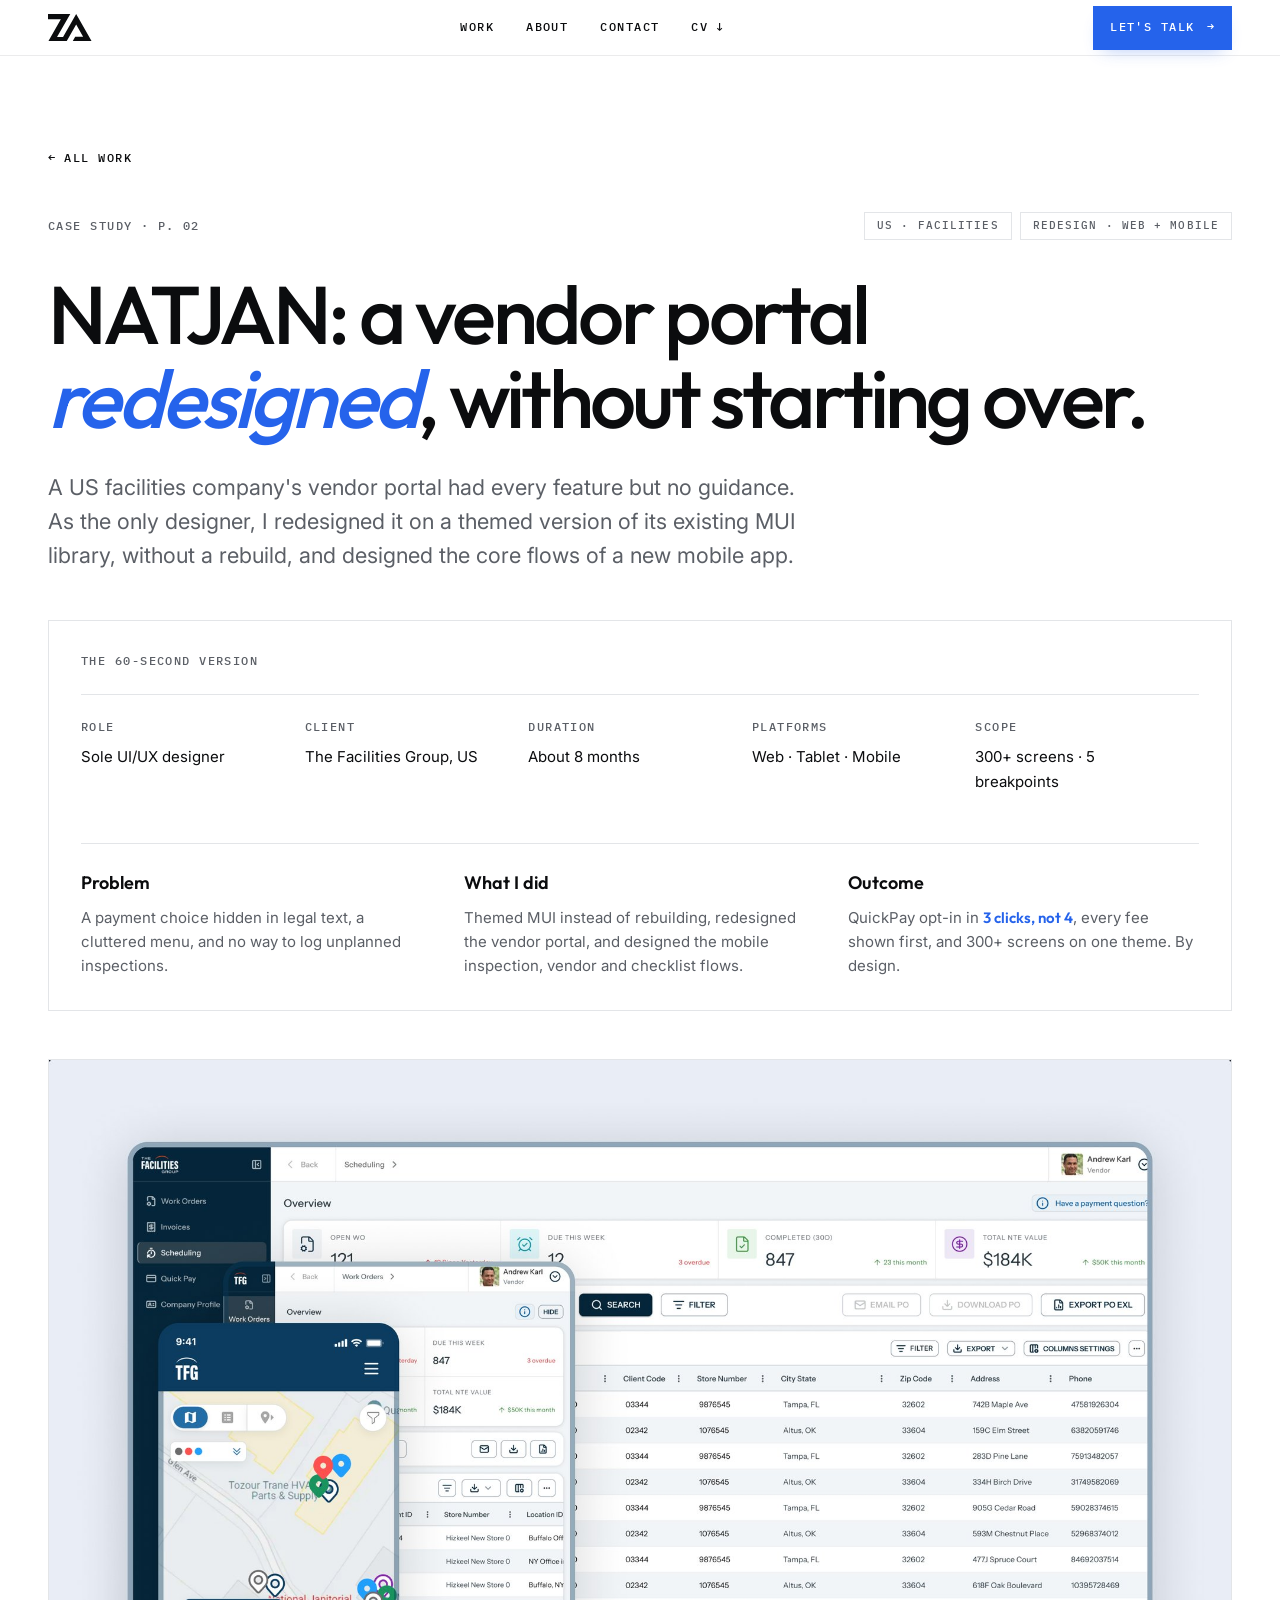
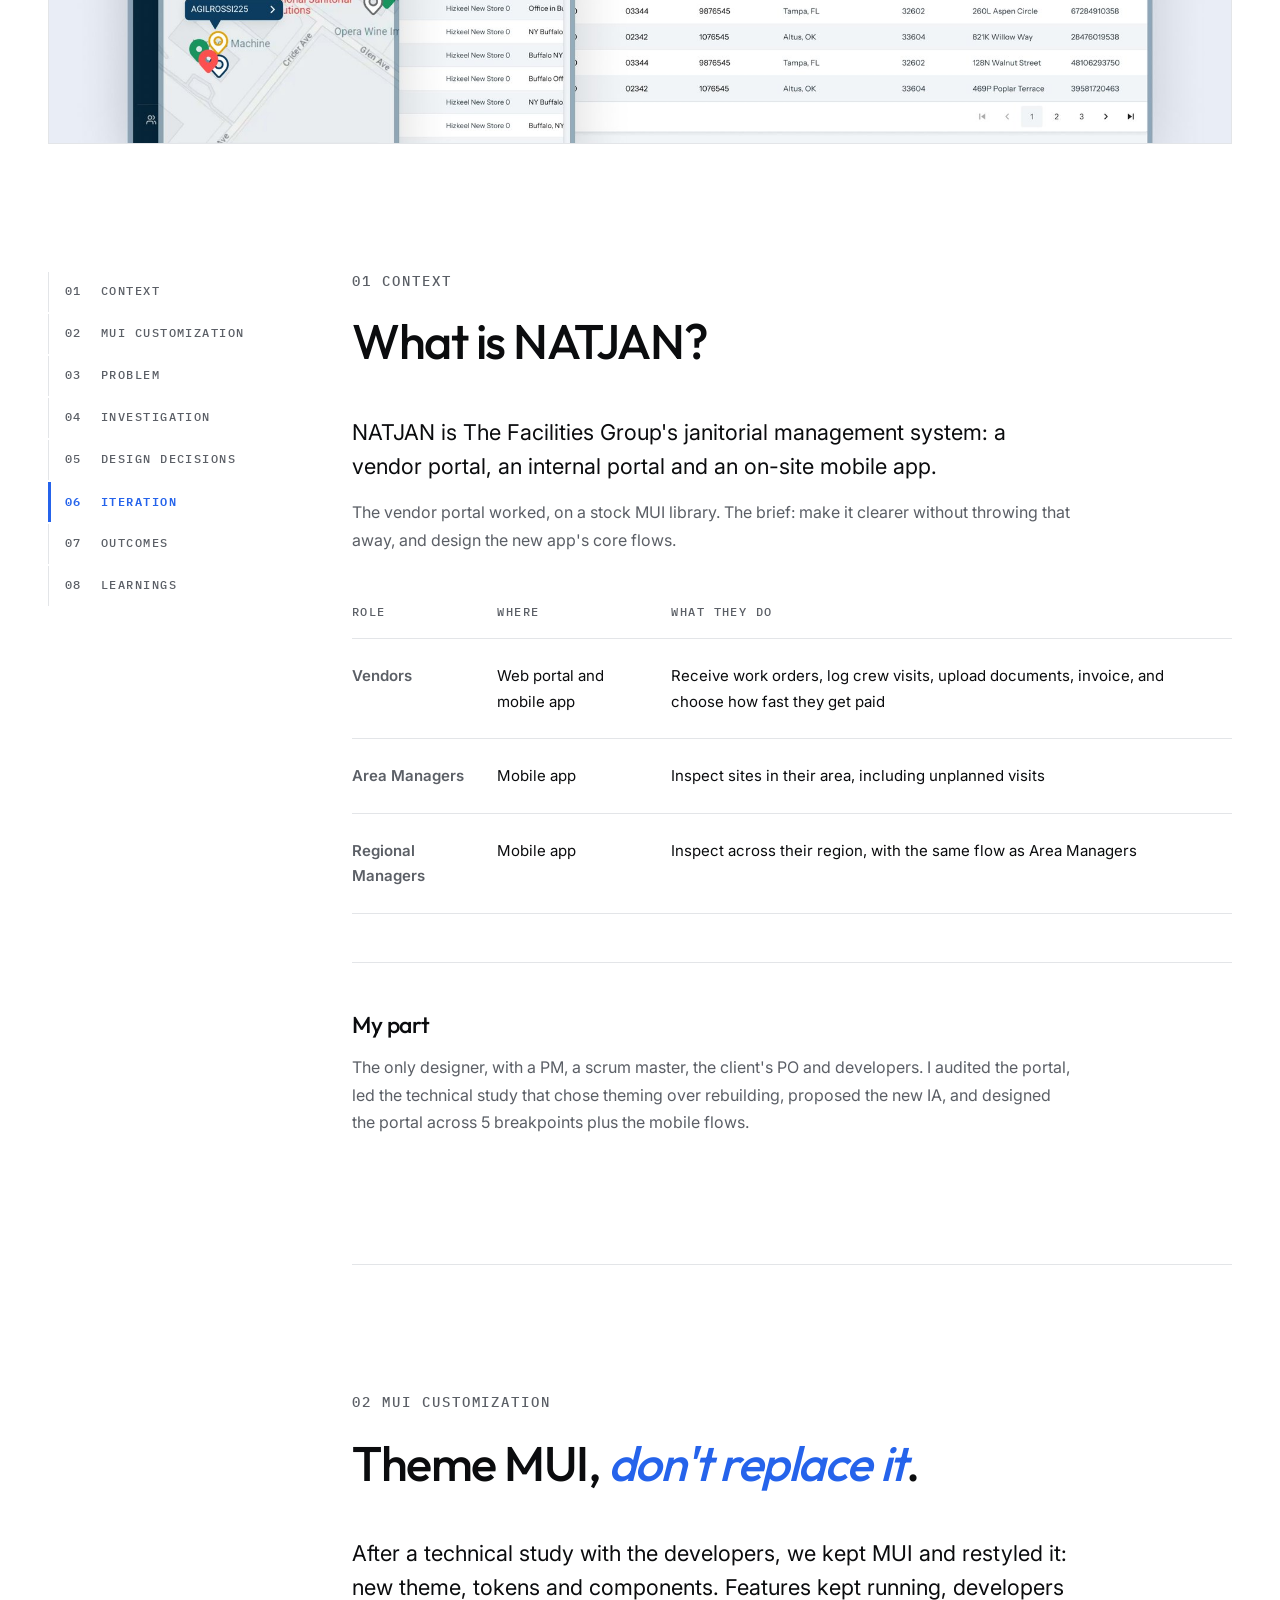
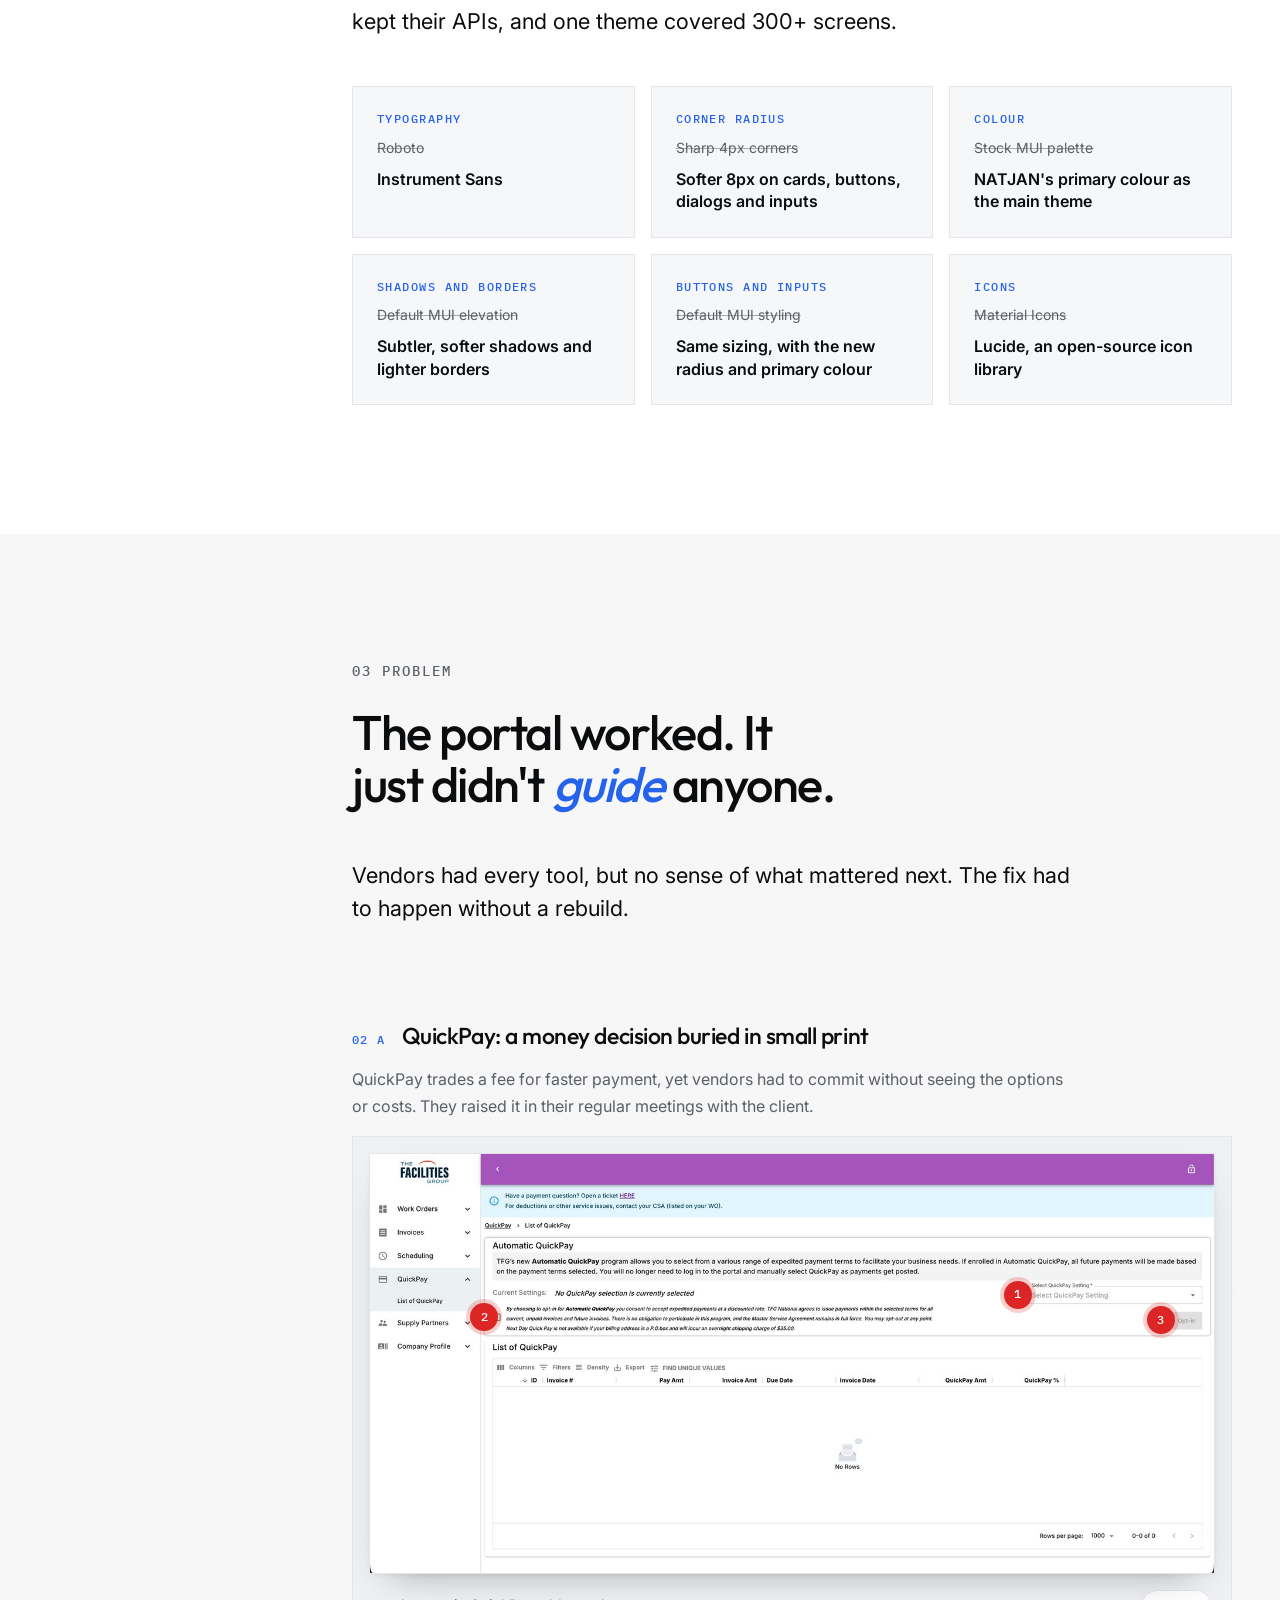
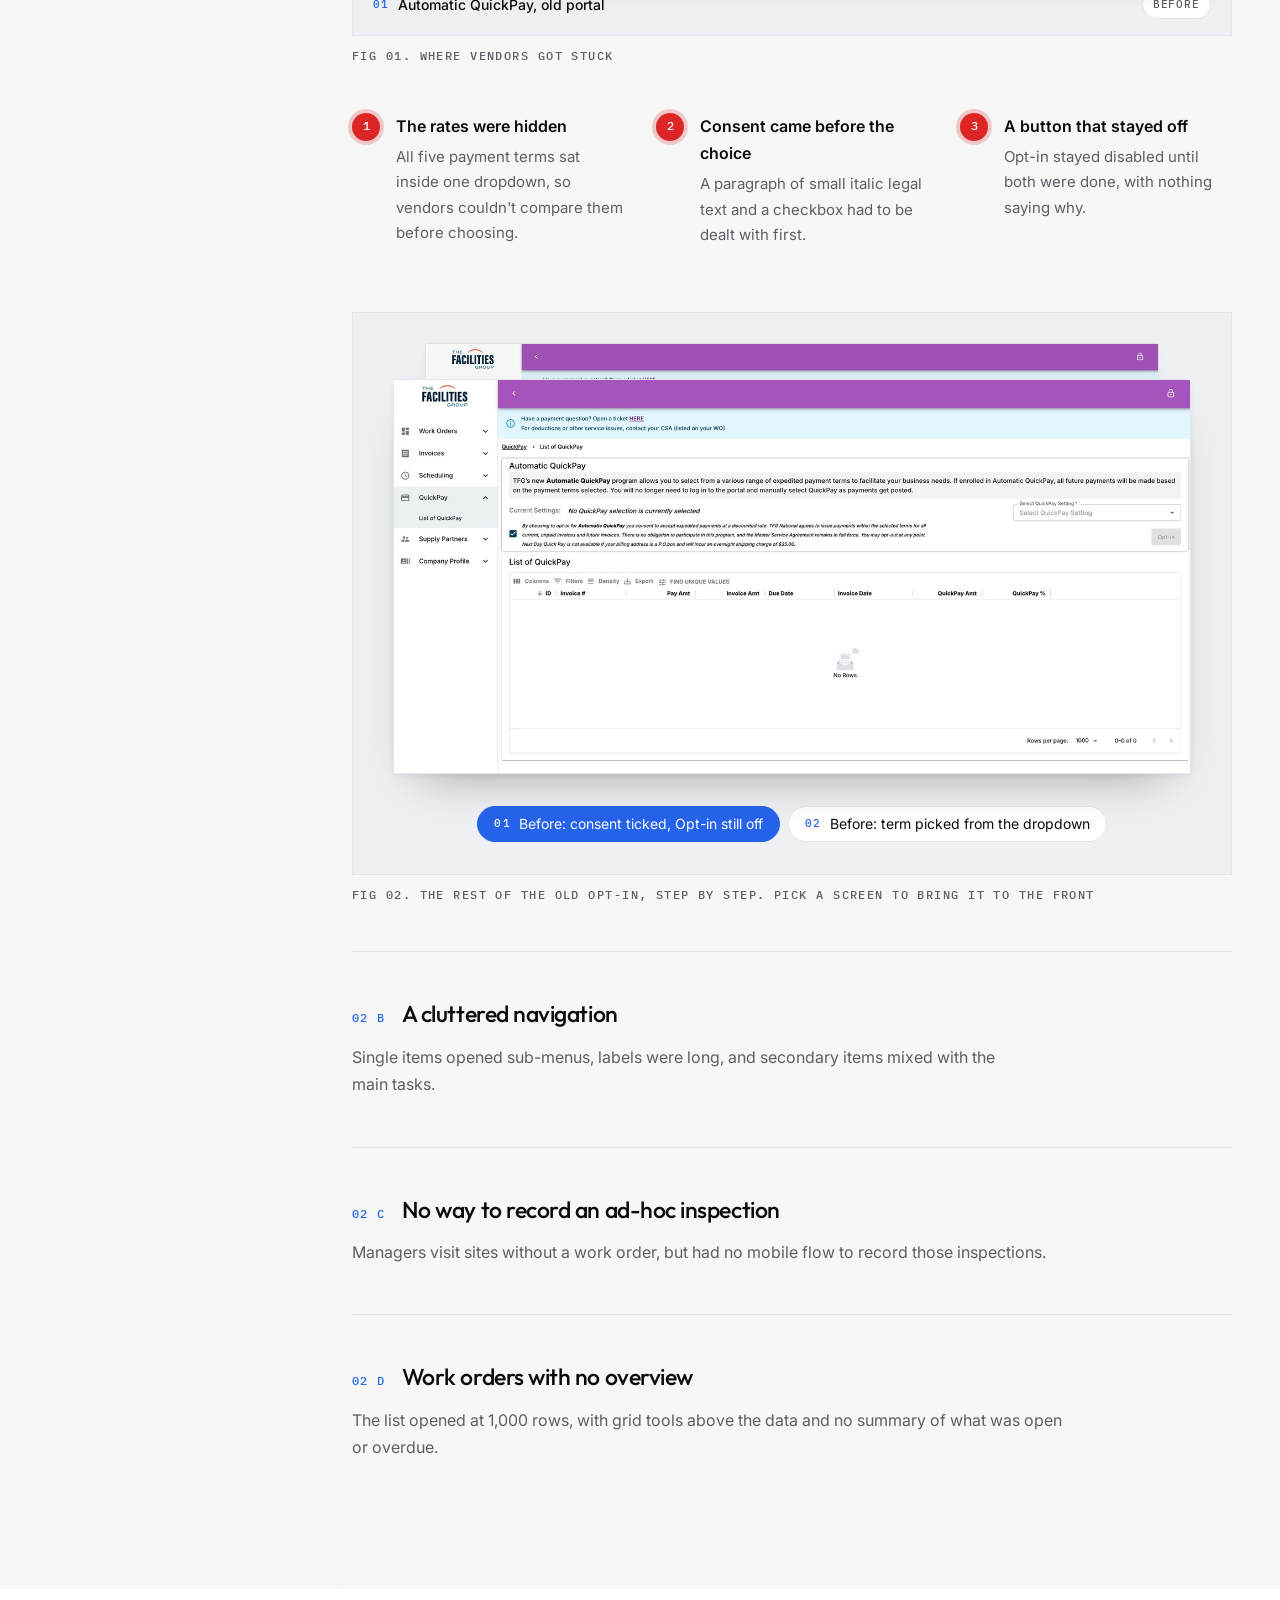
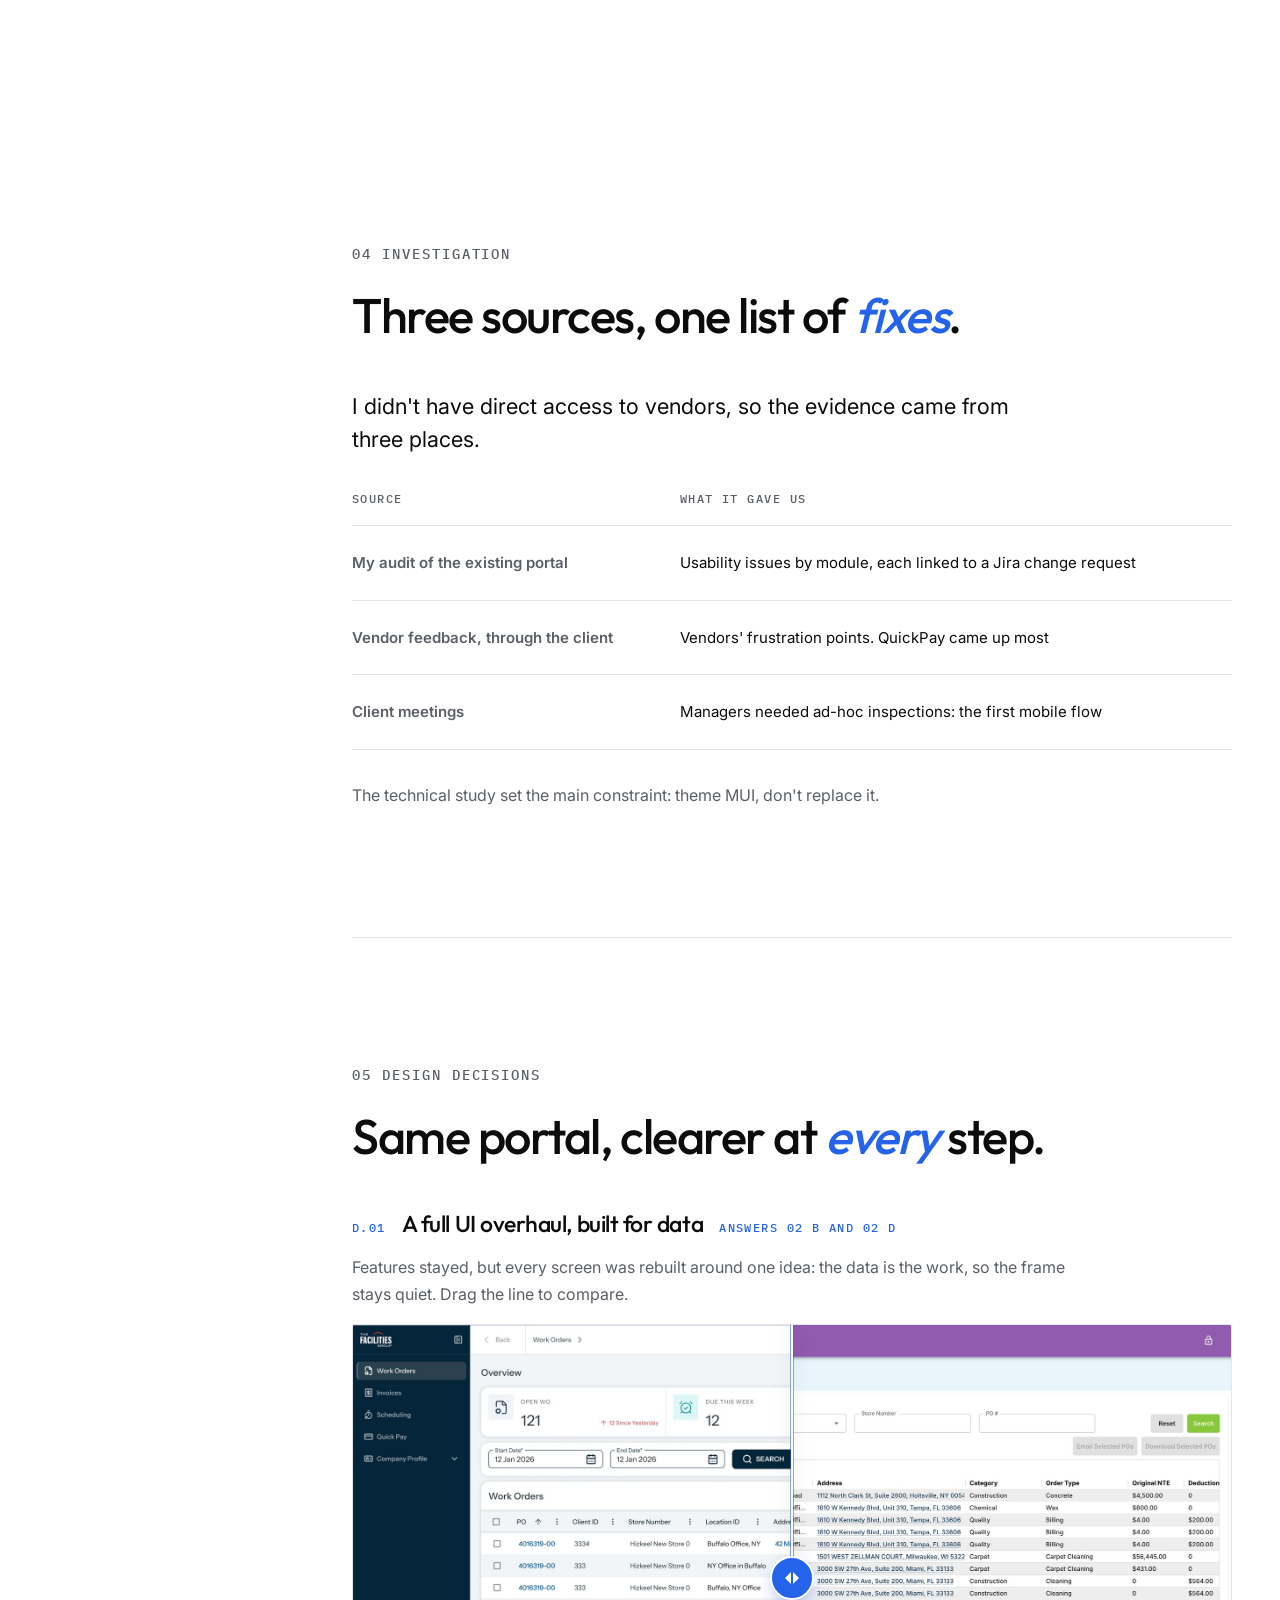
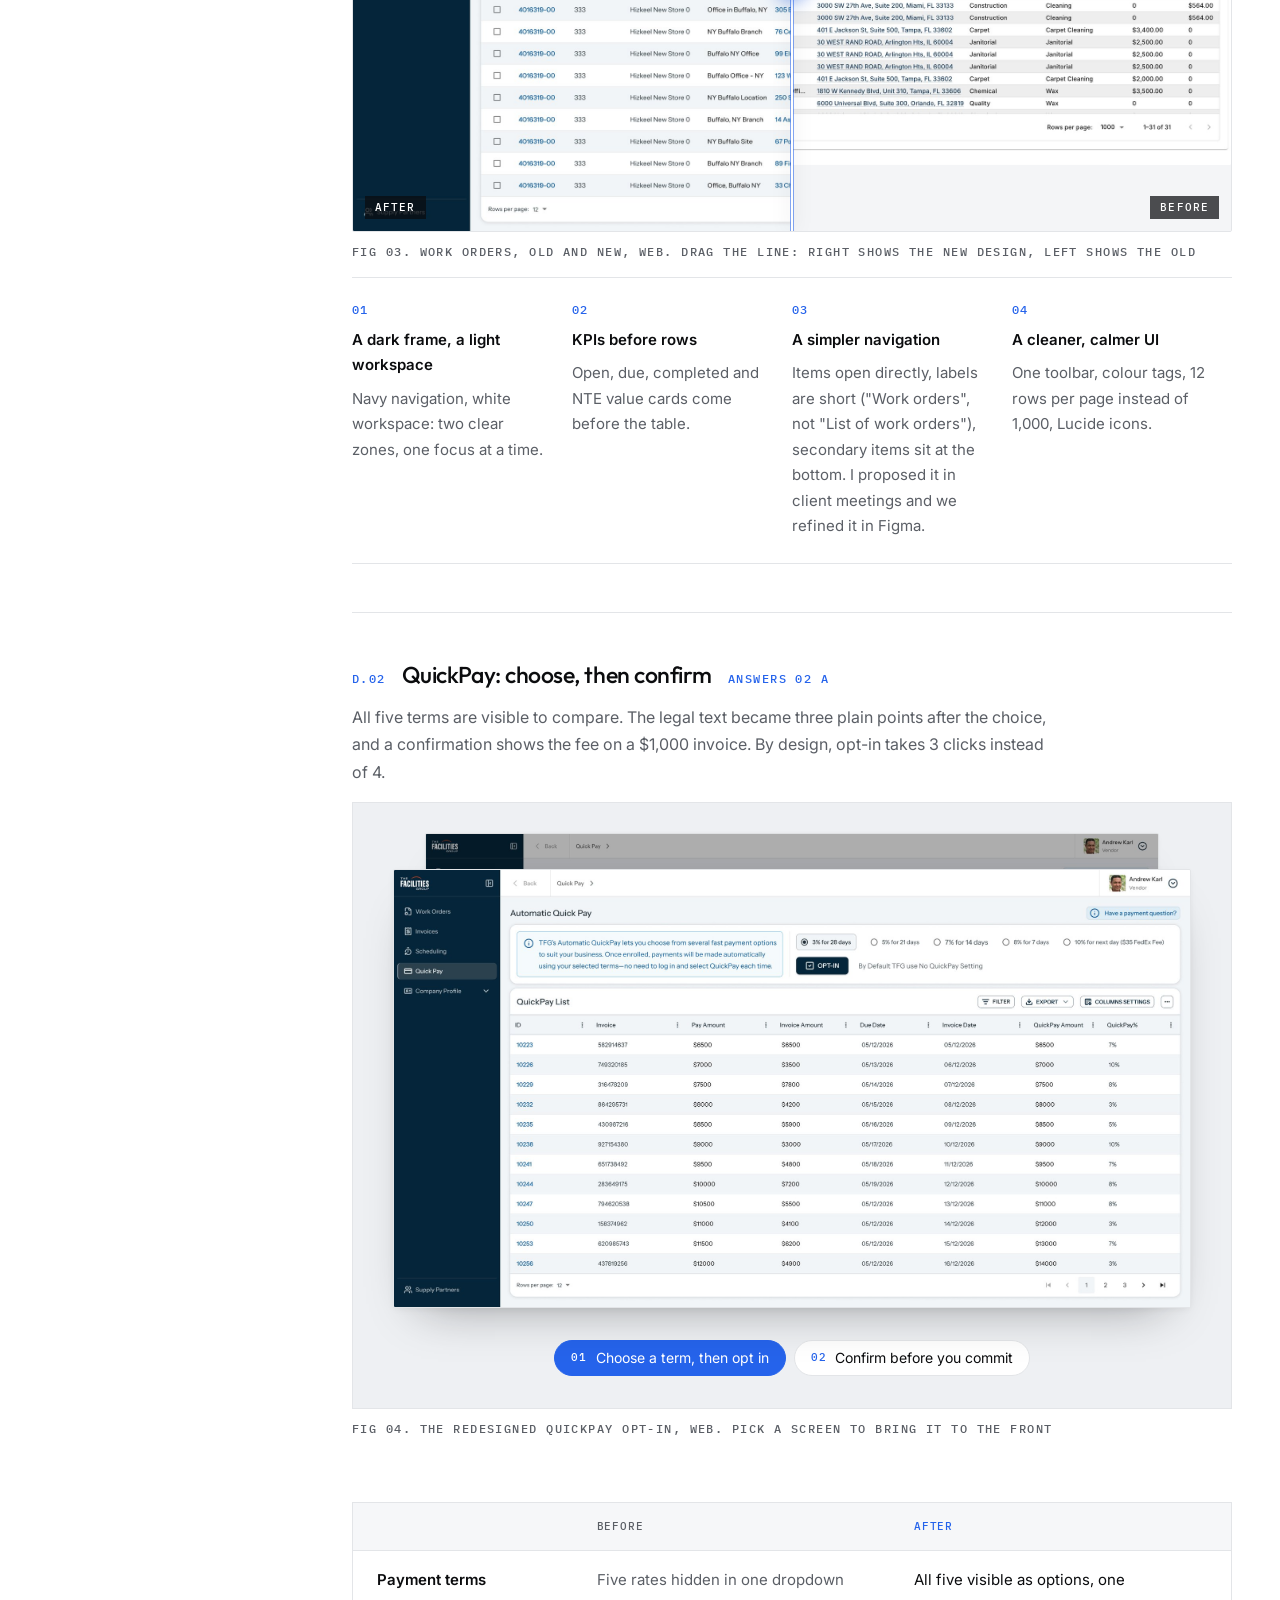
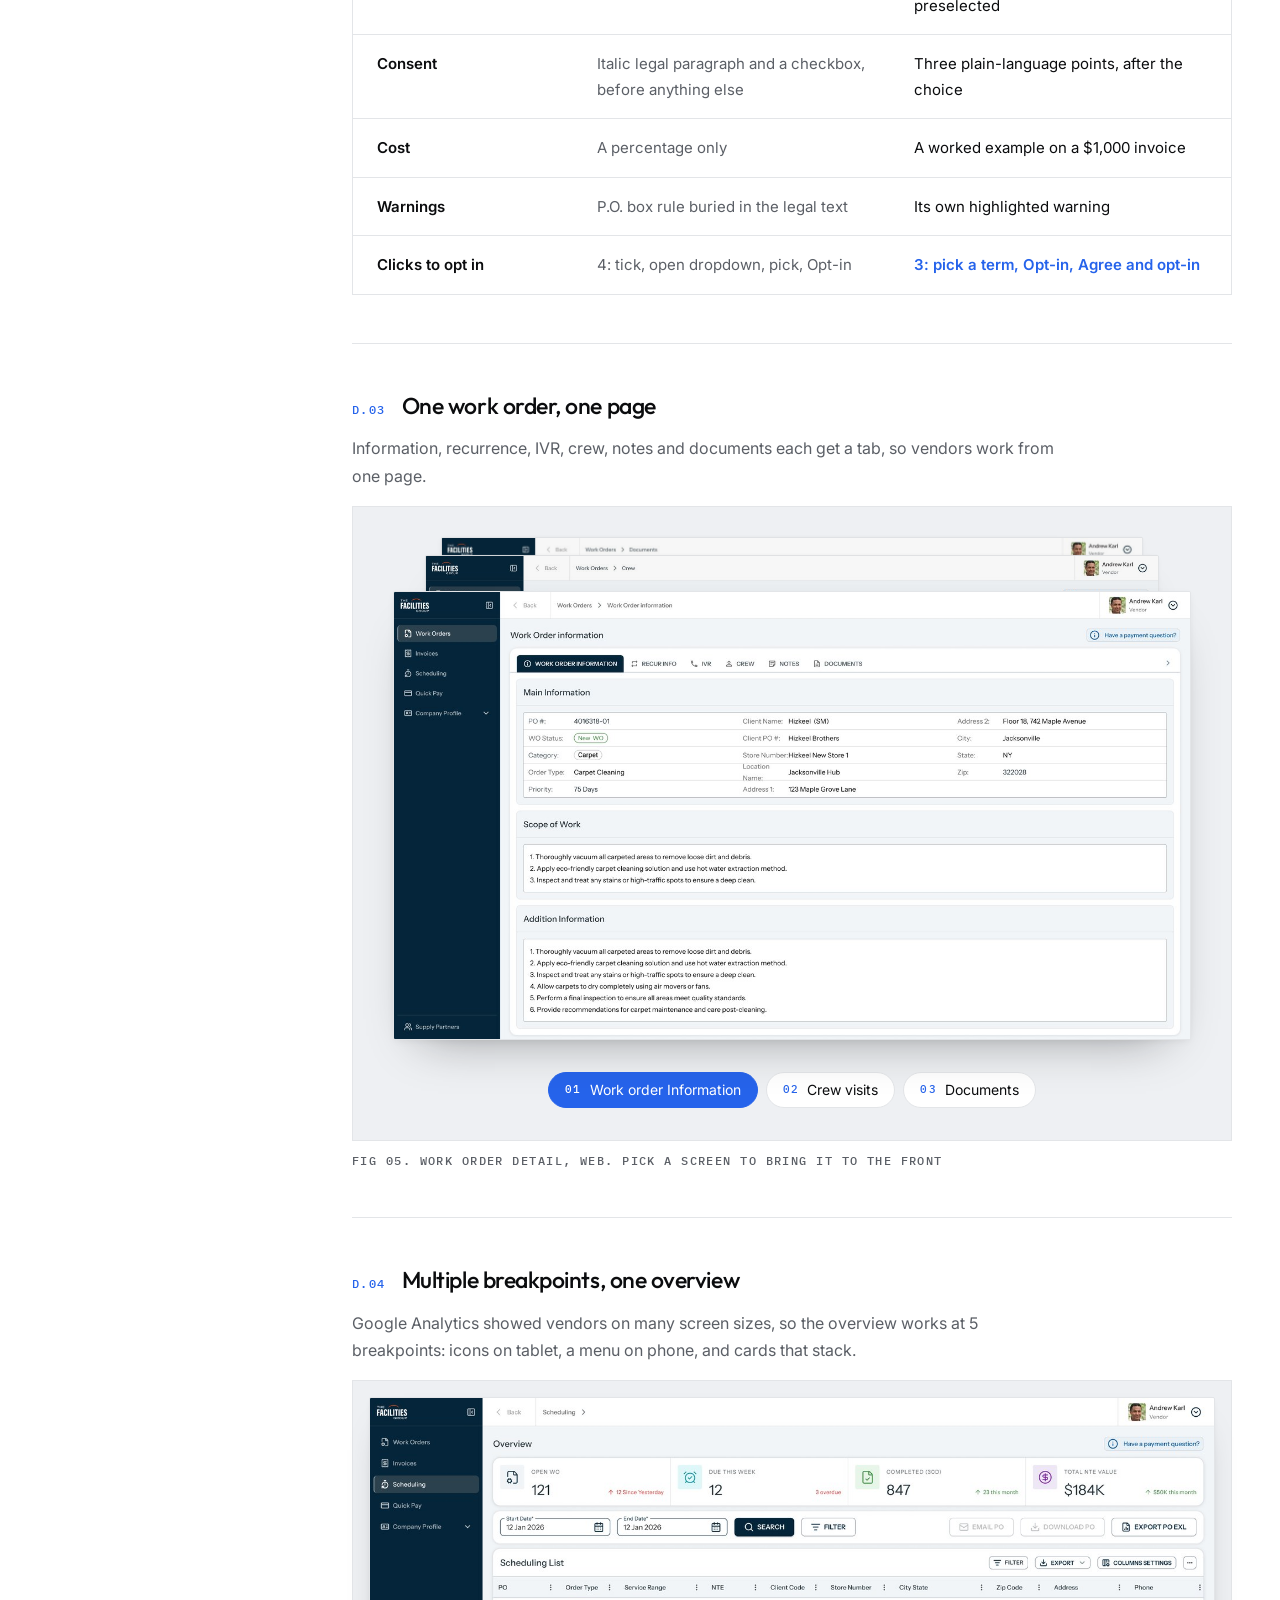
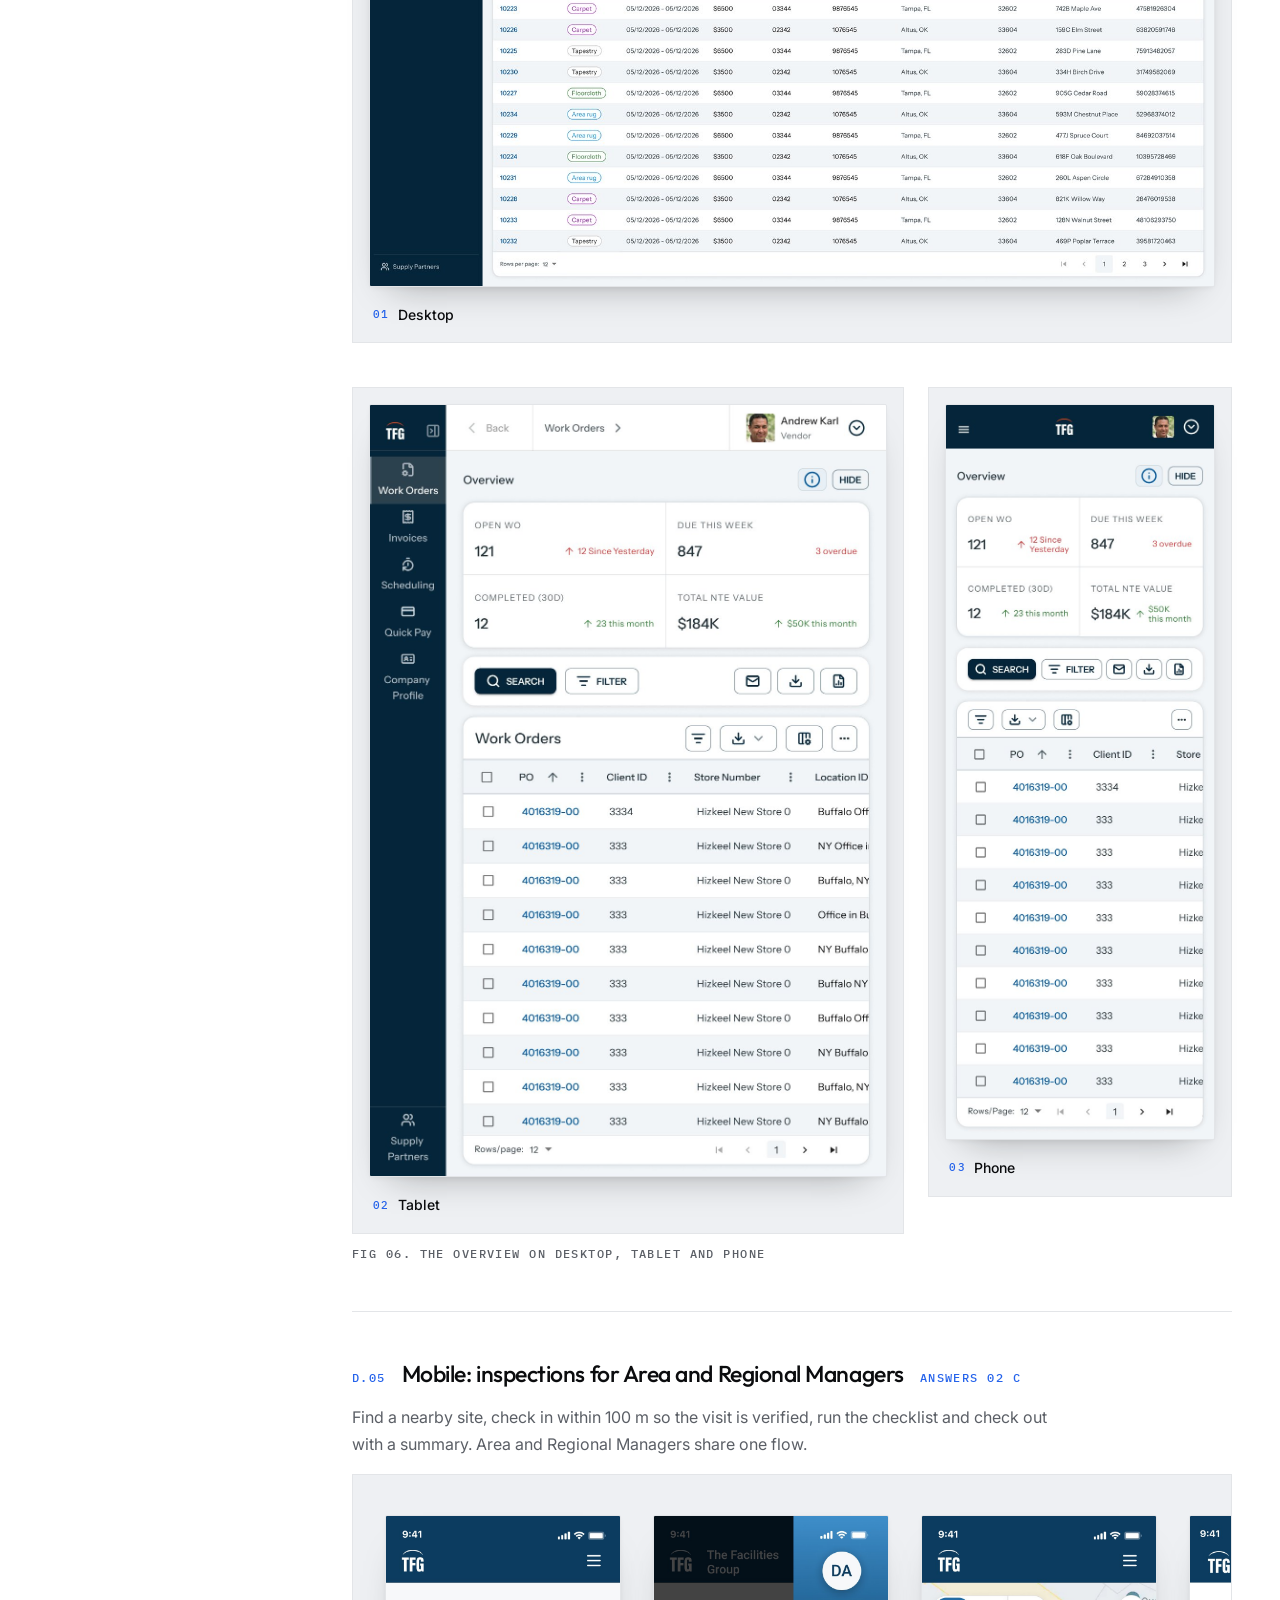
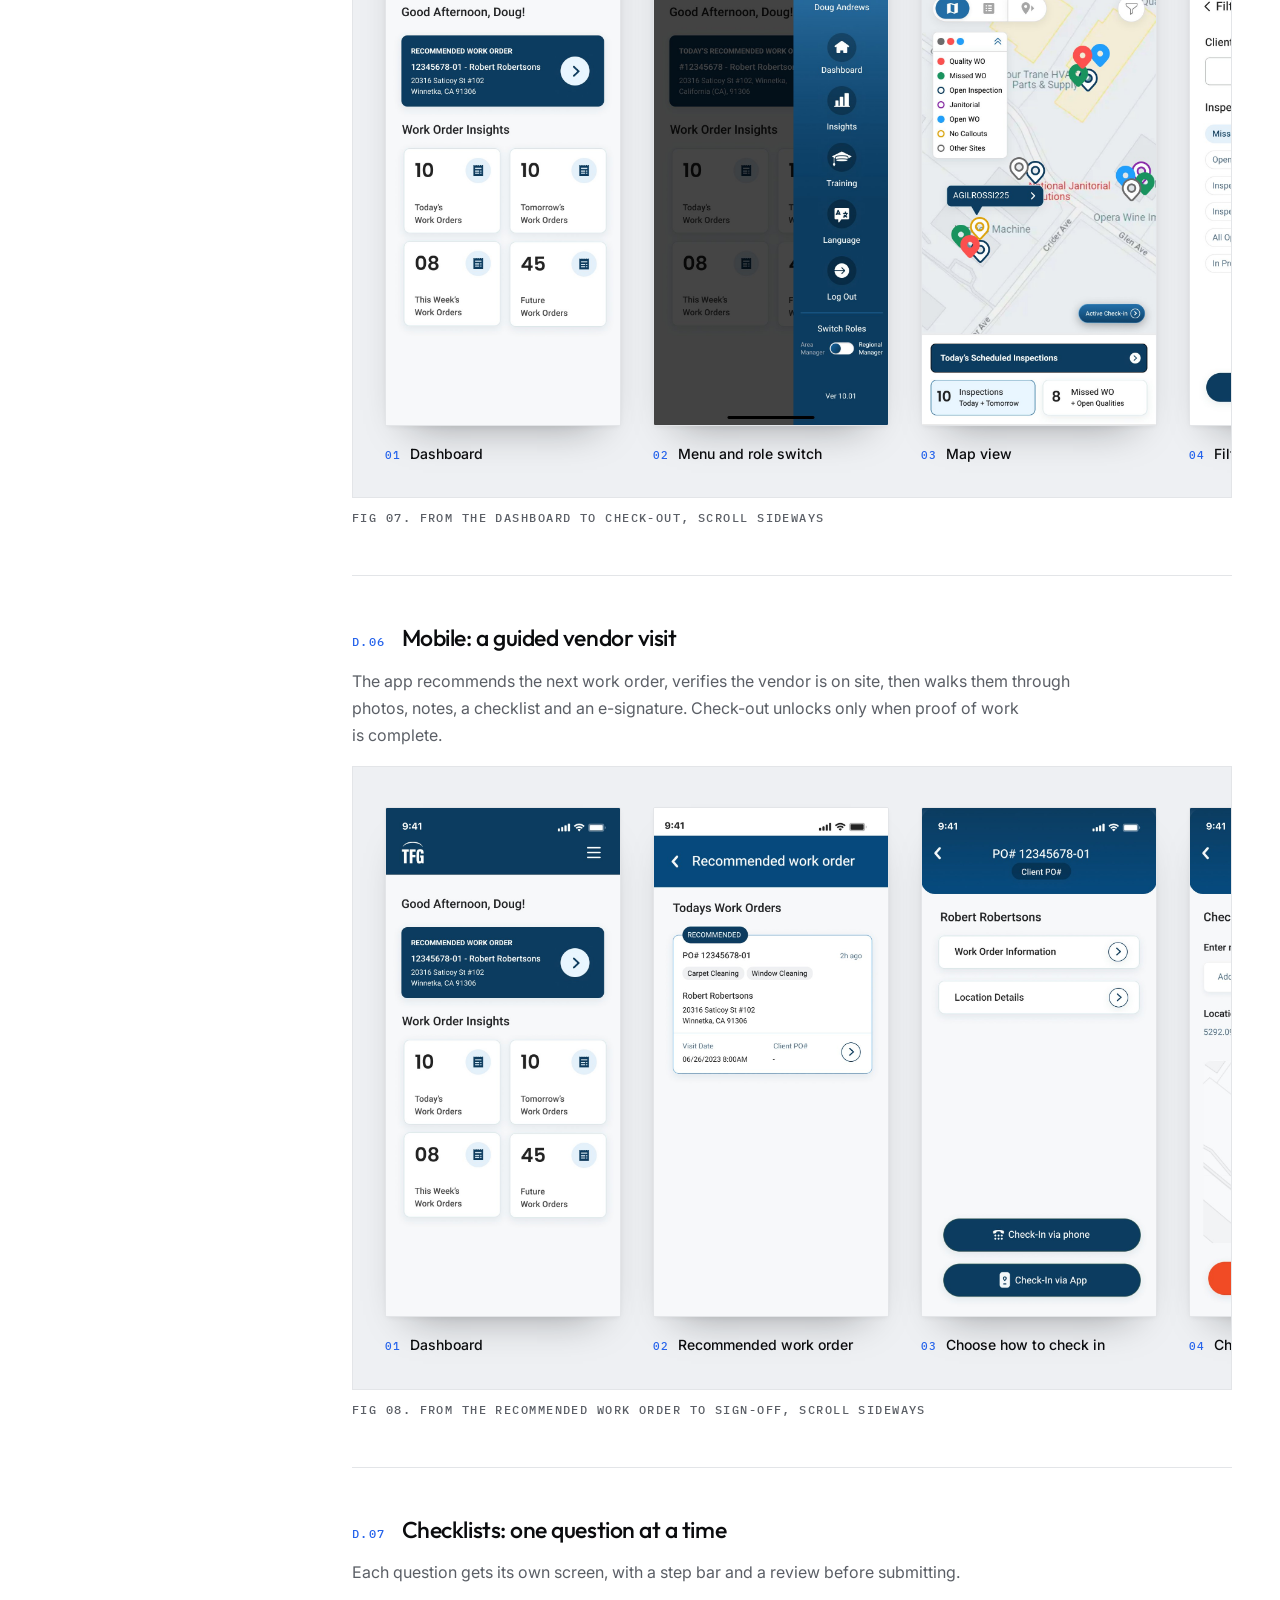
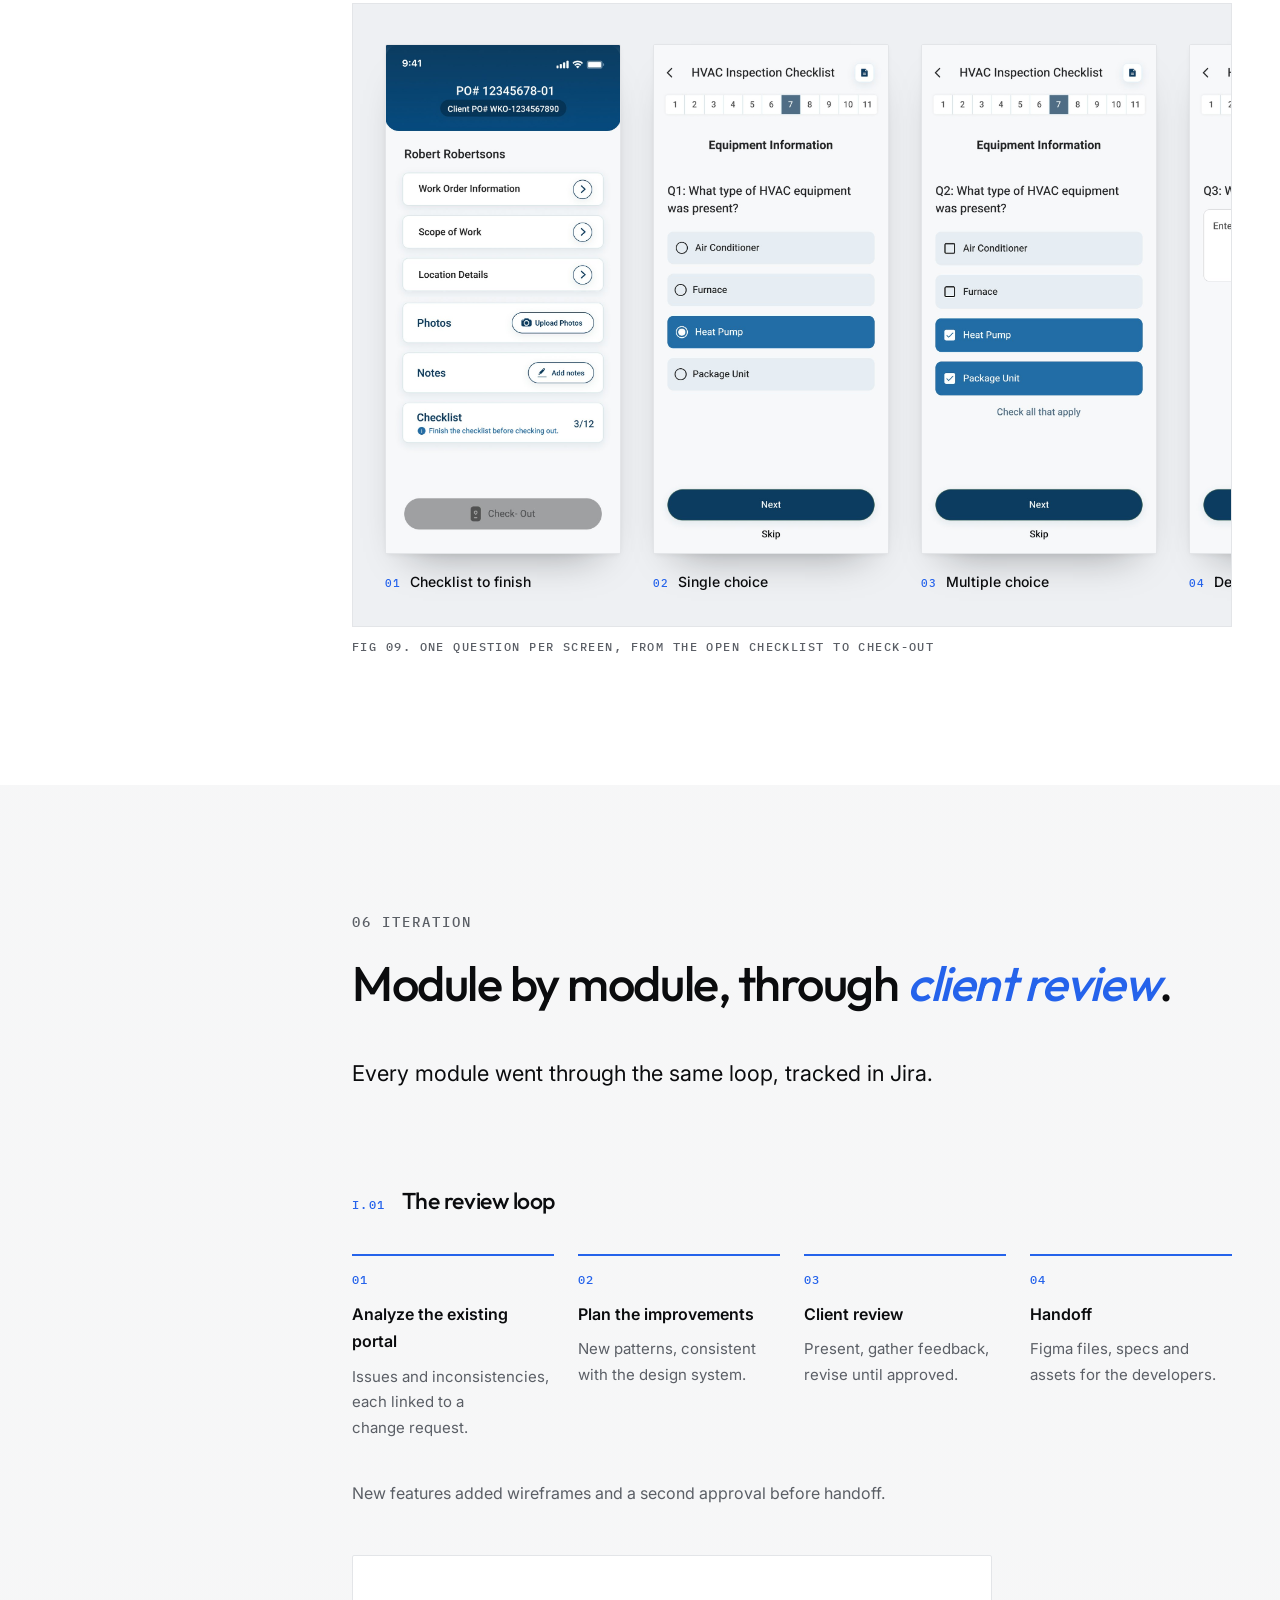
==== commit 869d8021: "Add files via upload" ====
--- a/natjan.html
+++ b/natjan.html
@@ -246,13 +246,13 @@
 </div>
 
 <div class="sub">
-<div class="sub-head"><span class="mono">D.04</span><h3 class="serif h-item">Five breakpoints, one overview</h3></div>
+<div class="sub-head"><span class="mono">D.04</span><h3 class="serif h-item">Multiple breakpoints, one overview</h3></div>
 <p class="muted body">Google Analytics showed vendors on many screen sizes, so the overview works at 5 breakpoints: icons on tablet, a menu on phone, and cards that stack.</p>
 <figure class="fig">
 <div class="desk-hero"><figure class="shot"><div class="shot-media"><img src="nj-scheduling-desktop.jpg" alt="Desktop scheduling overview: full sidebar, four summary cards in a row, date range with Search and Filter, PO actions, and the scheduling list with order type badges" width="1440" height="831" loading="lazy"></div><p class="screen-cap"><span class="mono">01</span>Desktop</p></figure></div>
 <div class="nj-devices">
-<figure class="shot"><div class="shot-media"><img src="nj-tablet-wo.jpg" alt="Tablet work orders: icon sidebar, summary cards in a 2 by 2 grid, icon-only actions and the work orders table" width="720" height="1075" loading="lazy"></div><p class="screen-cap"><span class="mono">02</span>Tablet</p></figure>
-<figure class="shot"><div class="shot-media"><img src="nj-mobile-wo.jpg" alt="Phone work orders: a menu button, compact summary cards, icon actions and a scrolling table" width="393" height="1078" loading="lazy"></div><p class="screen-cap"><span class="mono">03</span>Phone</p></figure>
+<figure class="shot"><div class="shot-media"><img src="nj-tablet-wo.jpg" alt="Tablet work orders: a narrow sidebar with icons and labels, summary cards in a 2 by 2 grid, Search and Filter with icon actions, and the work orders table" width="1080" height="1613" loading="lazy"></div><p class="screen-cap"><span class="mono">02</span>Tablet</p></figure>
+<figure class="shot"><div class="shot-media"><img src="nj-mobile-wo.jpg" alt="Phone work orders: a menu button, summary cards in a 2 by 2 grid, Search and Filter with icon actions, and a table that scrolls sideways" width="590" height="1617" loading="lazy"></div><p class="screen-cap"><span class="mono">03</span>Phone</p></figure>
 </div>
 <figcaption class="mono">Fig 06. The overview on desktop, tablet and phone</figcaption>
 </figure>
--- a/style.css
+++ b/style.css
@@ -503,31 +503,31 @@
 
 /* Kind words: auto-rotating recommendations (CSS only, pauses on hover) */
 .q-stage{display:grid;gap:var(--space-8)}
-.q-slide{grid-area:1/1;margin:0;display:flex;flex-direction:column;gap:var(--space-8)}
+.q-slide{margin:0;display:flex;flex-direction:column;gap:var(--space-8)}
 .q-slide blockquote{margin:0}
 .q-text{font-size:clamp(17px,1.55cqi,22px);line-height:1.5;font-weight:500;letter-spacing:-0.01em;margin:0;max-width:60ch}
 .q-who{display:flex;flex-direction:column;gap:var(--space-1)}
 .q-name{font-weight:600;font-size:17px}
 .q-rel{font-size:14px}
-.q-dots{grid-area:2/1;display:flex;gap:var(--space-2)}
-.q-dots span{position:relative;width:40px;height:2px;background:var(--line);overflow:hidden}
-.q-dots span::after{content:"";position:absolute;inset:0;background:var(--signal);transform:scaleX(0);transform-origin:left}
-@keyframes q-show{0%{opacity:0;transform:translateY(10px)}2.5%{opacity:1;transform:none}22.5%{opacity:1;transform:none}25%{opacity:0;transform:translateY(-10px)}100%{opacity:0}}
-@keyframes q-bar{0%{transform:scaleX(0)}25%{transform:scaleX(1)}25.01%,100%{transform:scaleX(0)}}
+/* Kind words: without JS the quotes stack; the script adds .q-js and turns them into a slider with clickable bars */
+.q-stage:not(.q-js) .q-slide{padding-bottom:var(--space-8);border-bottom:1px solid var(--line)}
+.q-stage:not(.q-js) .q-dots{display:none}
+.q-js .q-slide{grid-area:1/1;opacity:0;visibility:hidden;transform:translateY(10px);transition:opacity .4s ease,transform .4s ease,visibility 0s linear .4s}
+.q-js .q-slide.is-on{opacity:1;visibility:visible;transform:none;transition:opacity .4s ease,transform .4s ease}
+.q-dots{grid-area:2/1;display:flex;align-items:center;gap:var(--space-2)}
+.q-dot{appearance:none;-webkit-appearance:none;background:none;border:0;border-radius:0;margin:0;padding:0;width:40px;height:44px;display:flex;align-items:center;cursor:pointer}
+.q-dot>span{position:relative;display:block;width:100%;height:2px;background:var(--line);overflow:hidden;transition:height .15s ease}
+.q-dot>span::after{content:"";position:absolute;inset:0;background:var(--signal);transform:scaleX(0);transform-origin:left}
+.q-dot:hover>span,.q-dot:focus-visible>span{height:4px}
+.q-dot:focus-visible{outline:2px solid var(--text);outline-offset:2px}
+.q-dot.is-on>span::after{transform:scaleX(1)}
+@keyframes q-fill{from{transform:scaleX(0)}to{transform:scaleX(1)}}
 @media (prefers-reduced-motion:no-preference){
-  .q-slide{animation:q-show 24s linear infinite both}
-  .q-slide:nth-of-type(2){animation-delay:6s}
-  .q-slide:nth-of-type(3){animation-delay:12s}
-  .q-slide:nth-of-type(4){animation-delay:18s}
-  .q-dots span::after{animation:q-bar 24s linear infinite both}
-  .q-dots span:nth-child(2)::after{animation-delay:6s}
-  .q-dots span:nth-child(3)::after{animation-delay:12s}
-  .q-dots span:nth-child(4)::after{animation-delay:18s}
-  .q-stage:hover .q-slide,.q-stage:hover .q-dots span::after,.q-stage:focus-within .q-slide,.q-stage:focus-within .q-dots span::after{animation-play-state:paused}
+  .q-dot.is-on>span::after{animation:q-fill 6s linear both}
+  .q-stage:hover .q-dot.is-on>span::after,.q-stage:has(.q-dot:focus-visible) .q-dot.is-on>span::after{animation-play-state:paused}
 }
 @media (prefers-reduced-motion:reduce){
-  .q-slide{grid-area:auto;padding-bottom:var(--space-8);border-bottom:1px solid var(--line)}
-  .q-dots{display:none}
+  .q-js .q-slide,.q-js .q-slide.is-on{transform:none;transition:none}
 }
 
 /* Recognition badges */
@@ -1138,3 +1138,66 @@
 .p-rail-btn:hover:not(:disabled){border-color:var(--text);background:var(--text);color:var(--bg)}
 .p-rail-btn:focus-visible{outline:2px solid var(--signal-ink);outline-offset:2px}
 .p-rail-btn:disabled{opacity:.35;cursor:default}
+/* Logo band: logos 10% larger, wider gaps */
+.logo-track li{height:50px;padding-right:80px}
+.logo-track img{zoom:1.1}
+@container page (max-width:720px){.logo-track li{height:40px;padding-right:48px}.logo-track img{zoom:1;transform:scale(.88)}}
+/* Hero stats: cards sized to their content instead of stretching across the row */
+@container page (min-width:721px){.hero .stats{grid-template-columns:repeat(3,minmax(200px,max-content))}.hero .stats>.stat{padding-right:var(--space-12)}}
+/* Sticker maker v2: 12x12 grid, tool column, 512px download */
+.pp-sw[hidden],.pp-sw.is-slot:not([data-color]){display:none}
+.pp:not(.is-collapsed){grid-template-columns:minmax(0,1fr);gap:var(--space-12)}
+.pp:not(.is-collapsed) .pp-intro{flex-direction:row;flex-wrap:wrap;justify-content:space-between;align-items:flex-end;gap:var(--space-8)}
+.pp:not(.is-collapsed) .pp-copy{flex:1 1 420px;min-width:0}
+.pp:not(.is-collapsed) .pp-steps{flex-direction:row;flex-wrap:wrap;gap:var(--space-3) var(--space-8)}
+.pp-board{display:grid;grid-template-columns:auto minmax(0,480px) auto;gap:var(--space-8) var(--space-12);align-items:start;justify-content:start}
+.pp-tools{display:flex;flex-direction:column;gap:var(--space-4);padding:var(--space-4);border:1px solid var(--line);background:var(--surface)}
+.pp-tools-sec{display:flex;flex-direction:column;gap:var(--space-2)}
+.pp-tools-sec .label{font-size:10px}
+.pp-tools-row{display:grid;grid-template-columns:36px;gap:var(--space-2)}
+.pp-tool{appearance:none;-webkit-appearance:none;width:36px;height:36px;margin:0;padding:0;display:inline-flex;align-items:center;justify-content:center;border:1px solid var(--line);background:#FFFFFF;color:var(--text);cursor:pointer;transition:background-color .15s ease,border-color .15s ease,color .15s ease}
+.pp-tool:hover{border-color:var(--text)}
+.pp-tool[aria-pressed="true"]{background:var(--text);border-color:var(--text);color:#FFFFFF}
+.pp-tool[disabled]{opacity:.4;cursor:not-allowed}
+.pp-tool[disabled]:hover{border-color:var(--line)}
+.pp-tool:focus-visible{outline:2px solid var(--signal-ink);outline-offset:2px}
+.pp-tool.is-magic{color:var(--signal-ink)}
+.pp-tool.is-magic:hover{background:var(--signal);border-color:var(--signal);color:#FFFFFF}
+.pp-swatches{display:grid;grid-template-columns:36px;gap:var(--space-2)}
+.pp-swatches .pp-sw{width:36px;height:36px}
+.pp-sw[aria-pressed="true"]{outline:2px solid var(--text);outline-offset:2px}
+.pp-custom{position:relative;width:36px;height:36px;display:inline-flex;align-items:center;justify-content:center;border:1px solid var(--line);background:conic-gradient(#EF4444,#FACC15,#22C55E,#60A5FA,#8B5CF6,#F472B6,#EF4444);cursor:pointer;color:#FFFFFF}
+.pp-custom svg{filter:drop-shadow(0 0 1.5px rgba(0,0,0,.55))}
+.pp-custom input{position:absolute;inset:0;width:100%;height:100%;opacity:0;cursor:pointer;border:0;padding:0}
+.pp-custom.is-set{background:var(--custom,#111827)}
+.pp-custom.is-on{outline:2px solid var(--text);outline-offset:2px}
+.pp-custom:focus-within{outline:2px solid var(--signal-ink);outline-offset:2px}
+.pp-grid{grid-template-columns:repeat(12,minmax(0,1fr));max-width:480px}
+.pp-cell:nth-child(8n){border-right:1px solid var(--line)}
+.pp-cell:nth-child(n+57){border-bottom:1px solid var(--line)}
+.pp-cell:nth-child(12n){border-right:0}
+.pp-cell:nth-child(n+133){border-bottom:0}
+.pp-grid.is-erasing .pp-cell{cursor:cell}
+.pp-out{display:flex;flex-direction:column;gap:var(--space-4);align-items:flex-start}
+.pp-out canvas{display:block;width:256px;height:256px;max-width:100%;transform:rotate(-3deg);margin:var(--space-2) 0 var(--space-4)}
+.pp-out .btn[disabled]{opacity:.45;cursor:not-allowed}
+@media (max-width: 900px){
+  .pp-board{grid-template-columns:auto minmax(0,1fr)}
+  .pp-out{grid-column:1 / -1}
+}
+@media (max-width: 640px){
+  .pp-board{grid-template-columns:minmax(0,1fr);gap:var(--space-8)}
+  .pp-tools{flex-direction:row;flex-wrap:wrap;gap:var(--space-4)}
+  .pp-tools-row,.pp-swatches{grid-template-columns:repeat(auto-fill,44px);display:flex;flex-wrap:wrap}
+  .pp-out{align-items:center}
+}
+/* Sindh feature: on phones the card hugs its cover (desktop keeps the 500px set on the canvas) */
+@container page (max-width:720px){.sf-visual{height:auto!important}}
+/* Sindh feature on phones: cover first, then copy, button last */
+@container page (max-width:720px){.sf-visual{order:-1}}
+/* More projects: arrows sit at the right when the header wraps on smaller screens */
+.p-rail-bar{margin-left:auto}
+/* journey toggle: centred on phones */
+@container page (max-width:720px){.jr-more{display:flex;width:fit-content;margin-inline:auto}}
+/* Sindh feature button: centred on phones */
+@container page (max-width:720px){.sf-copy>.btn{align-self:center!important}}
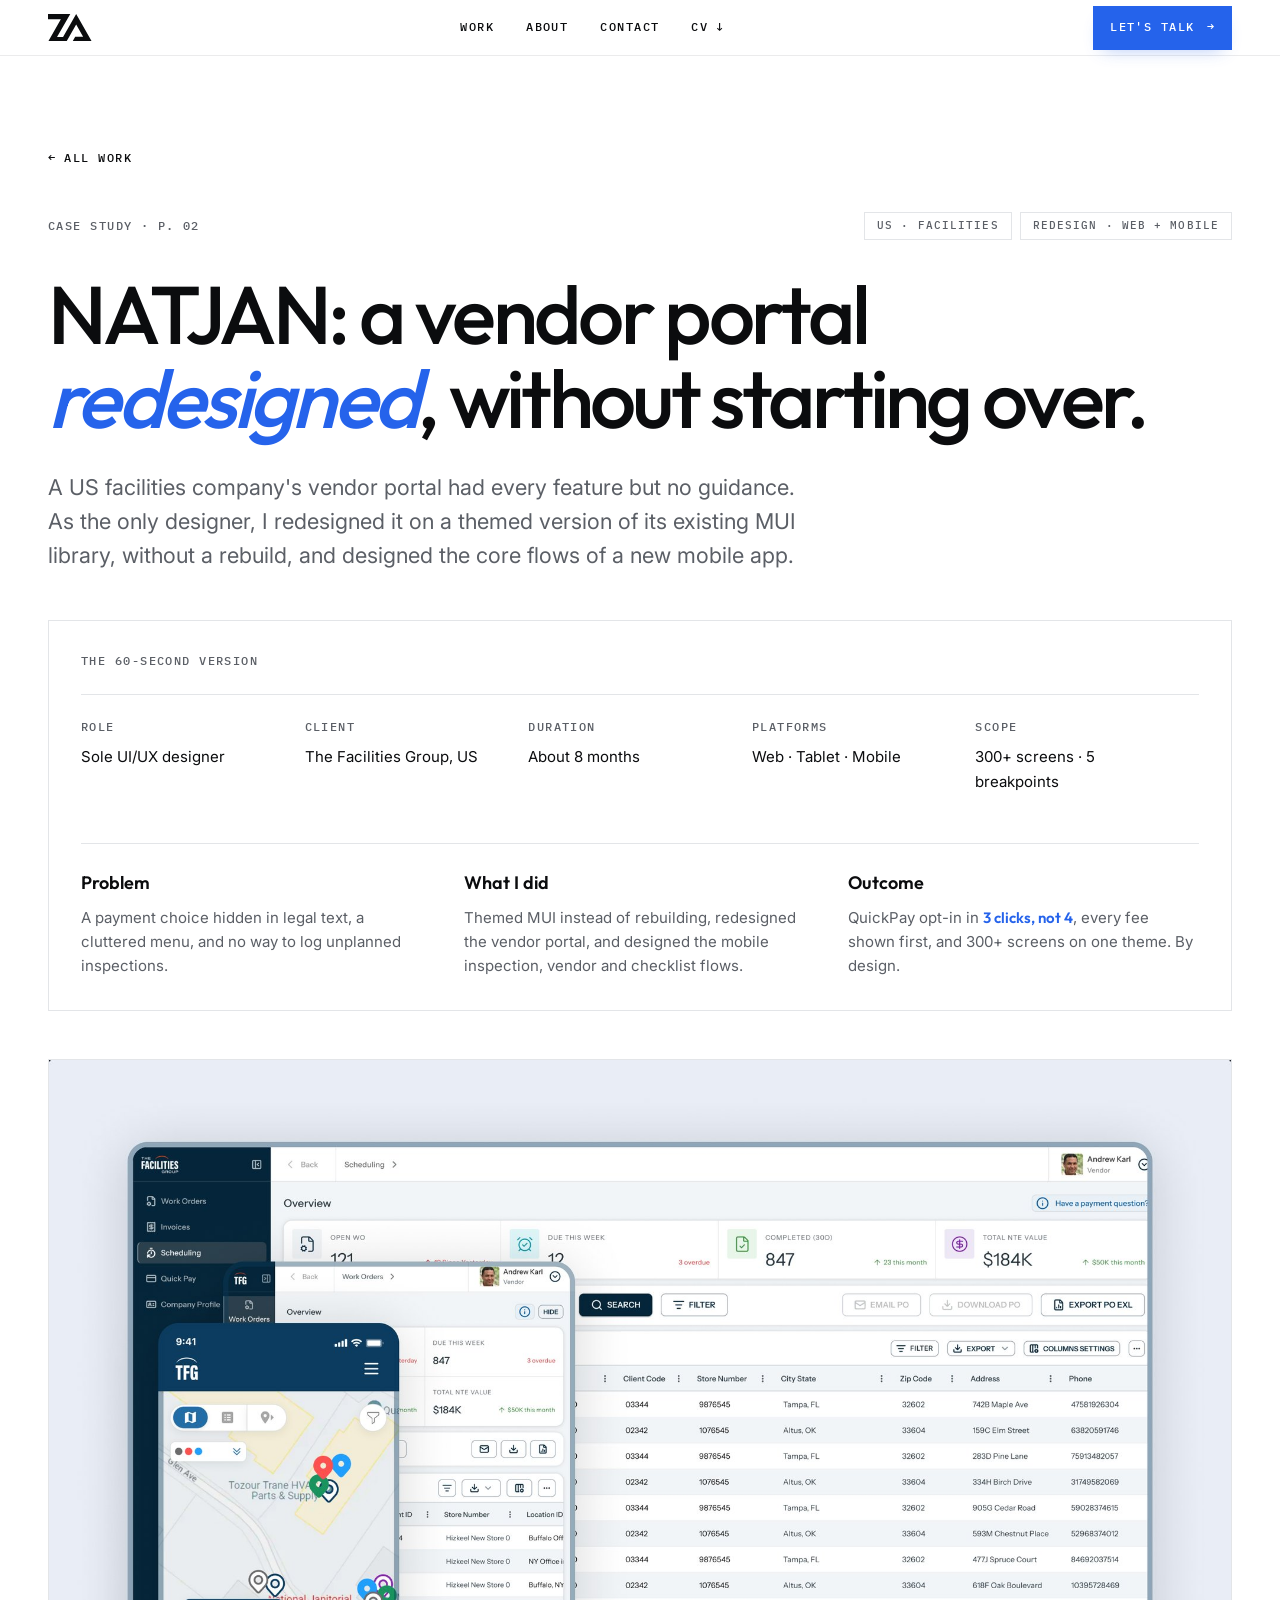
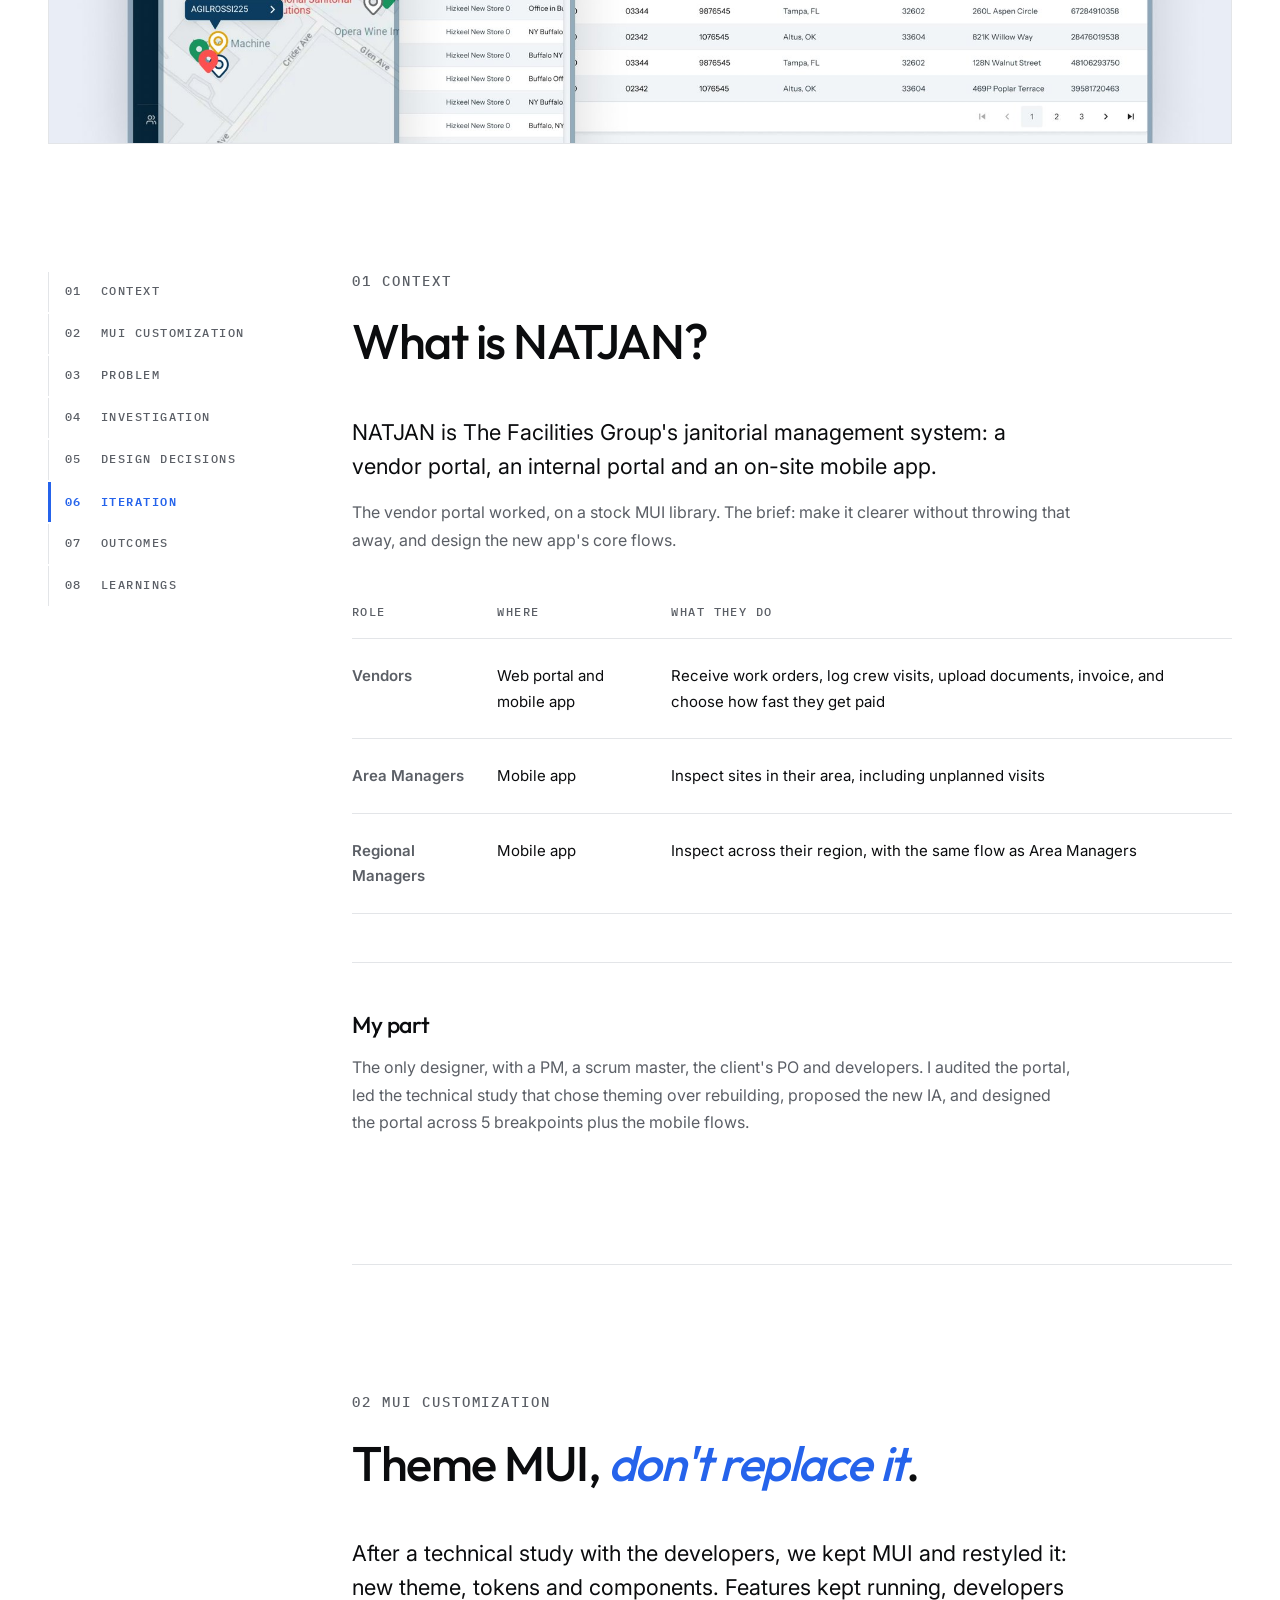
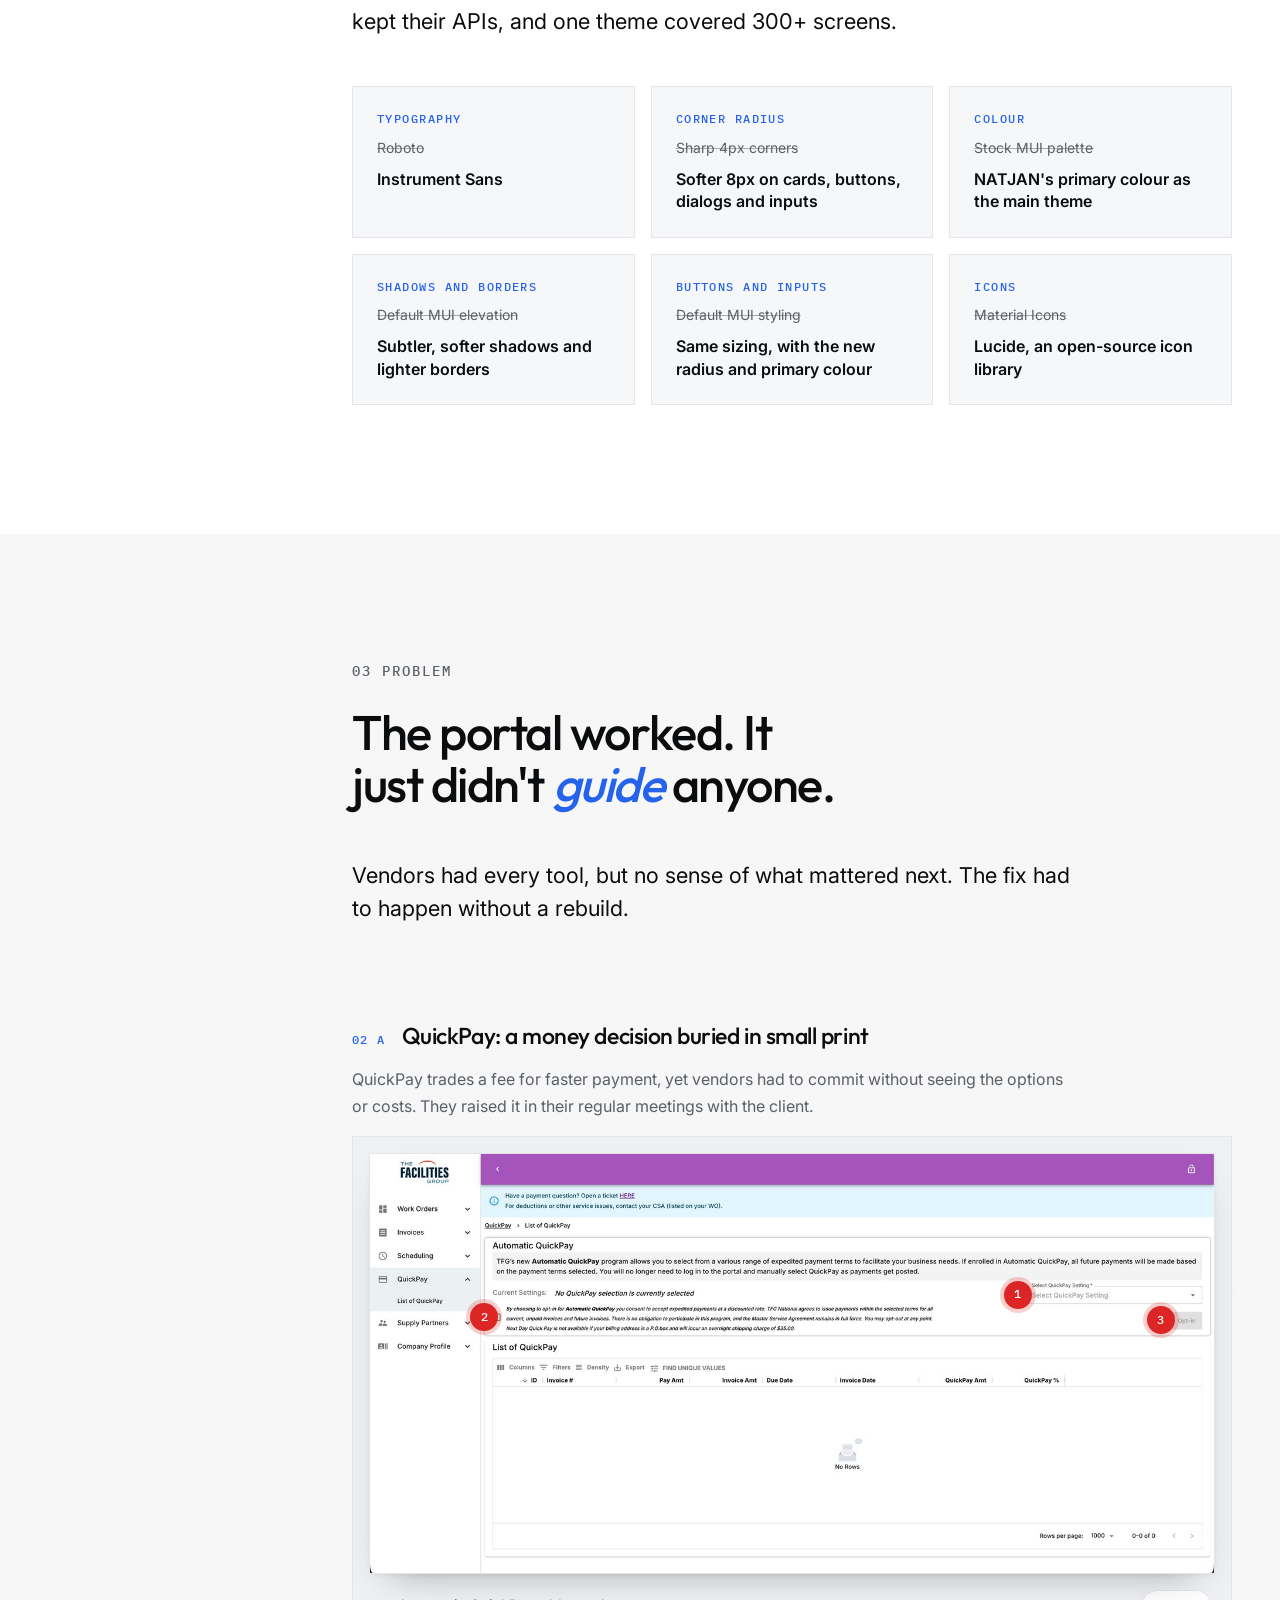
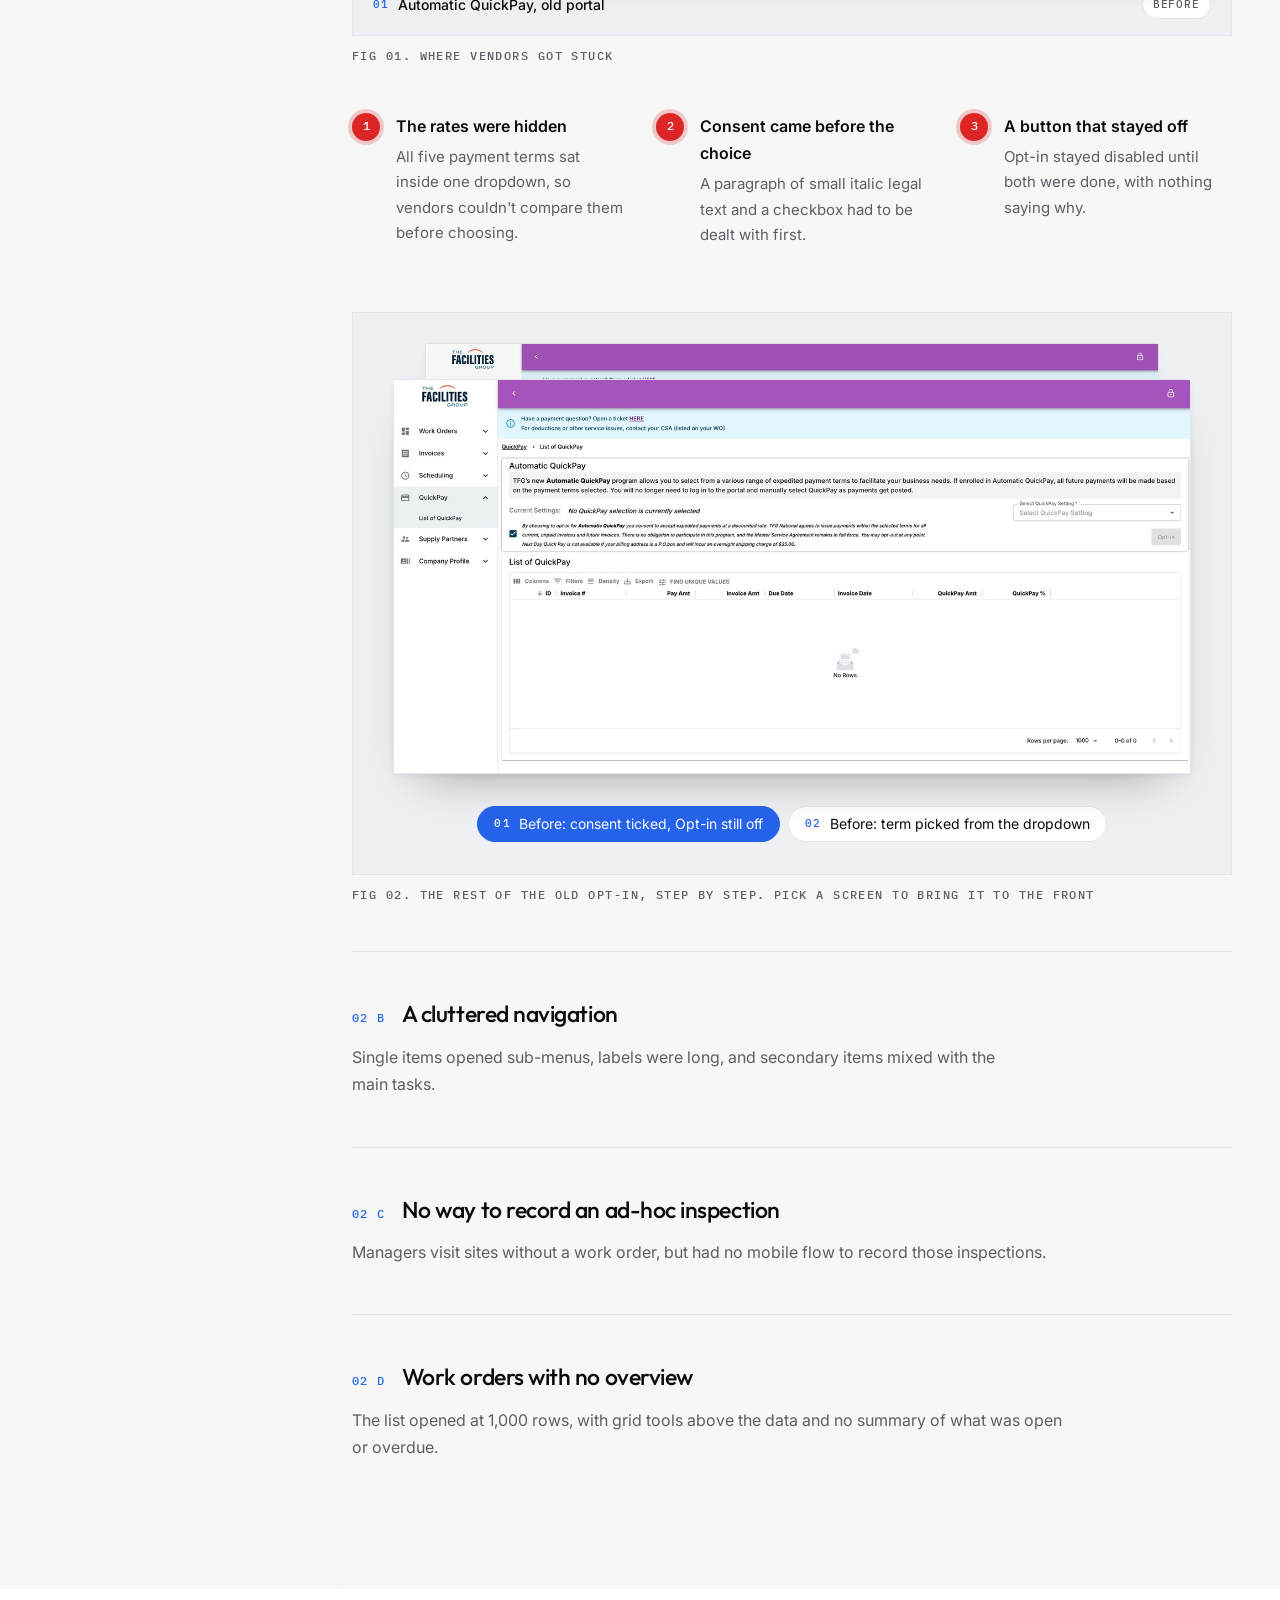
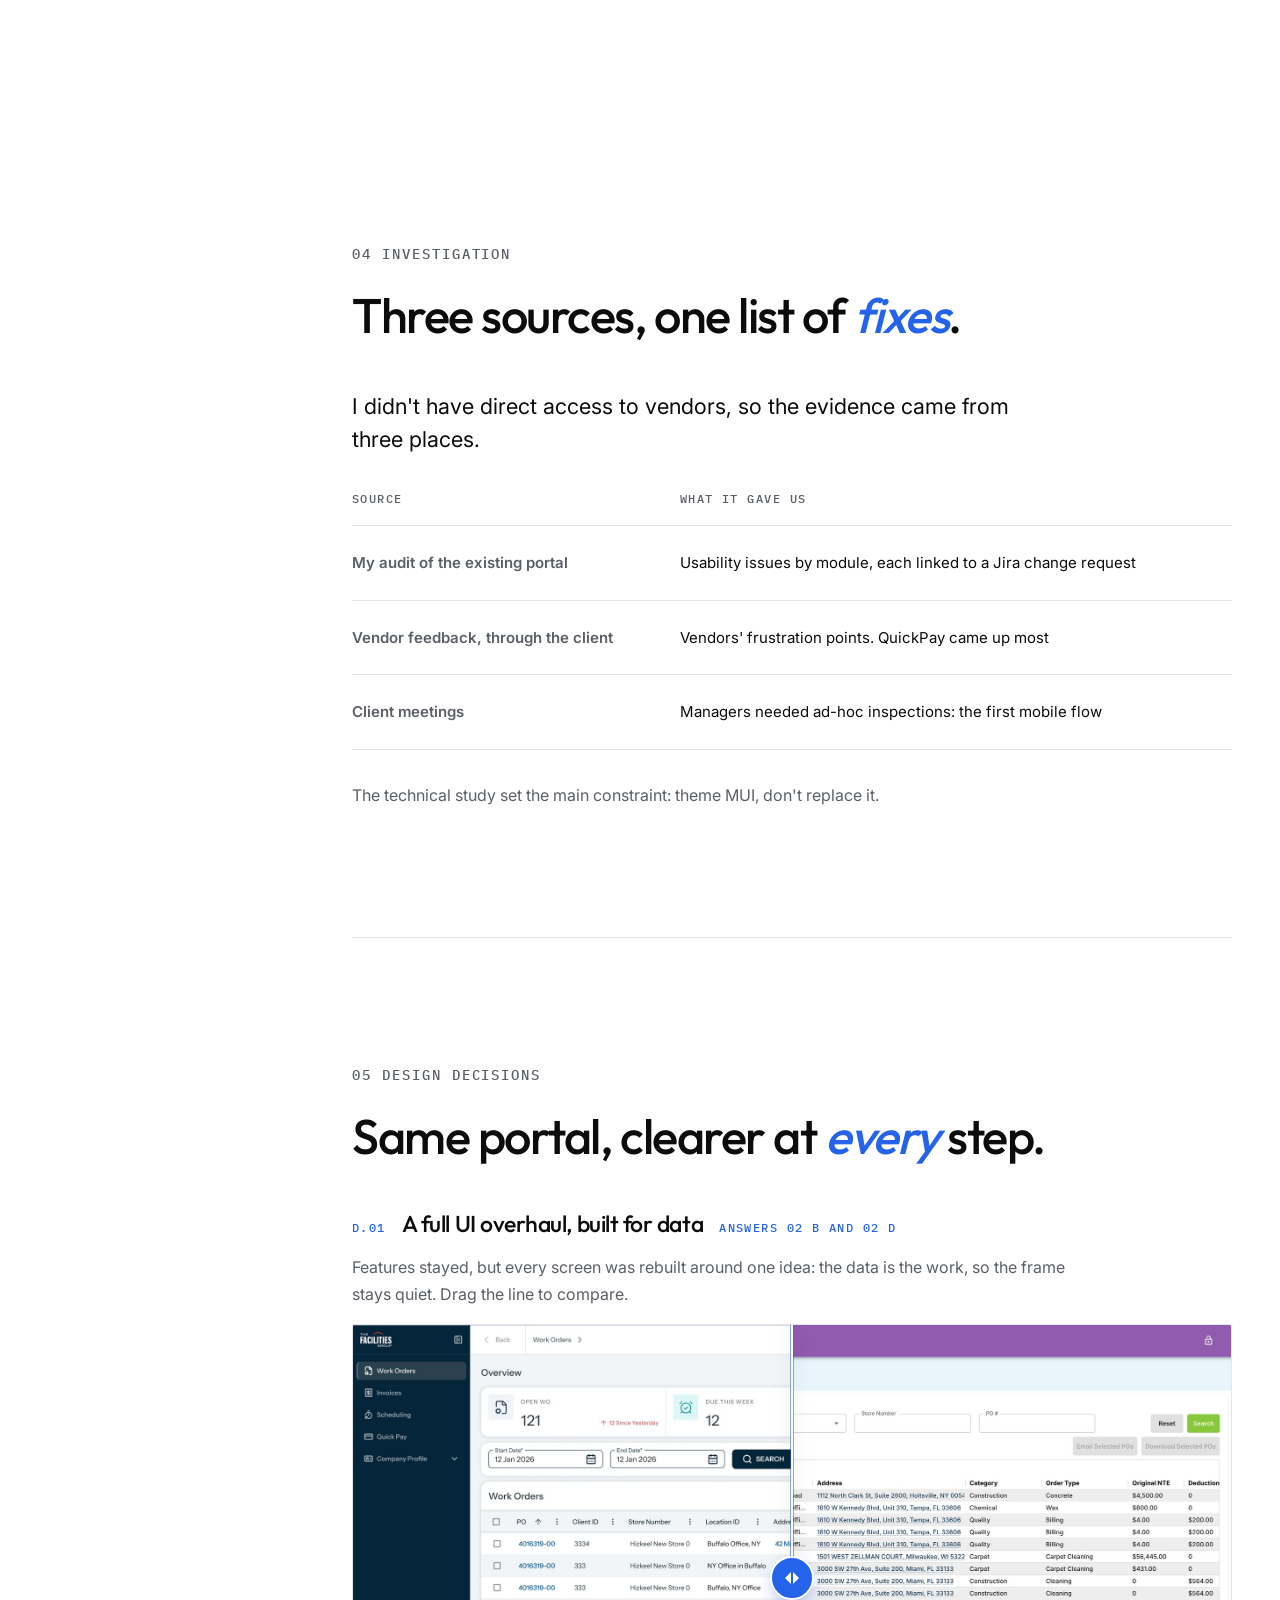
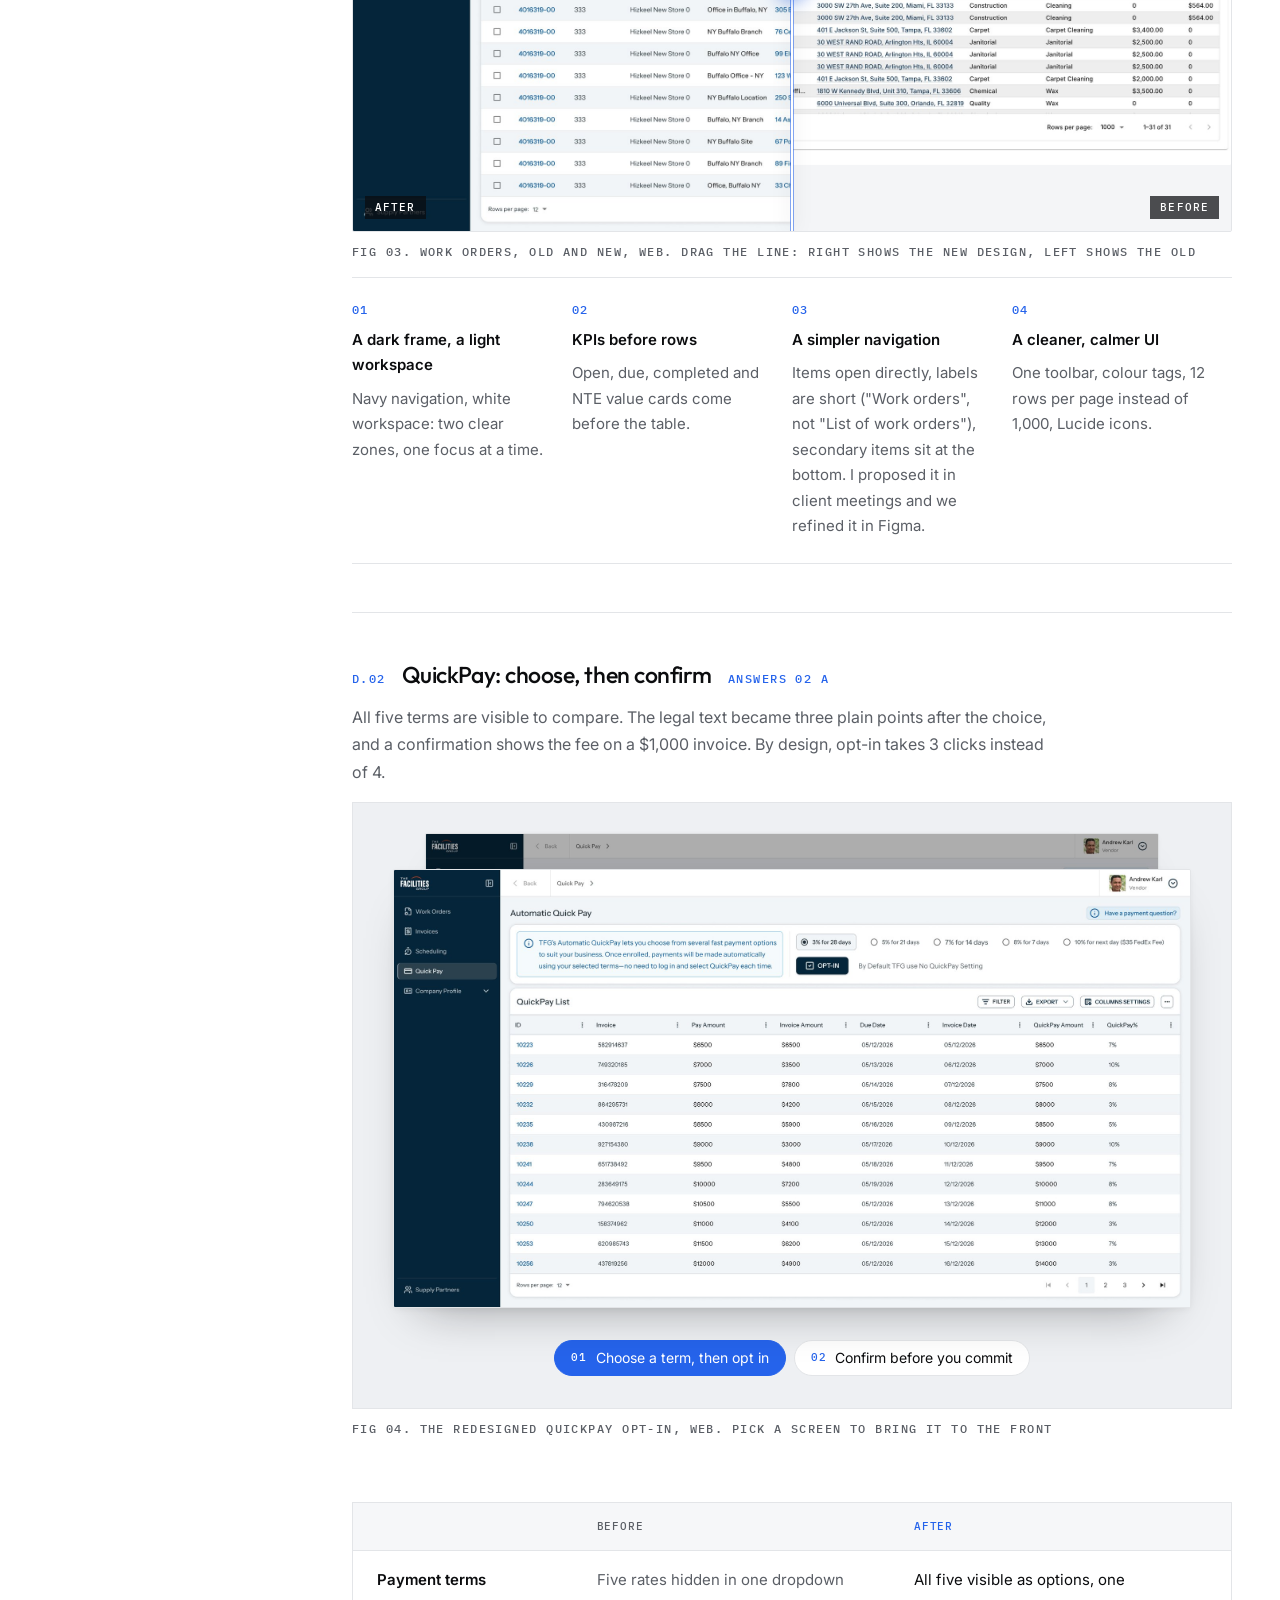
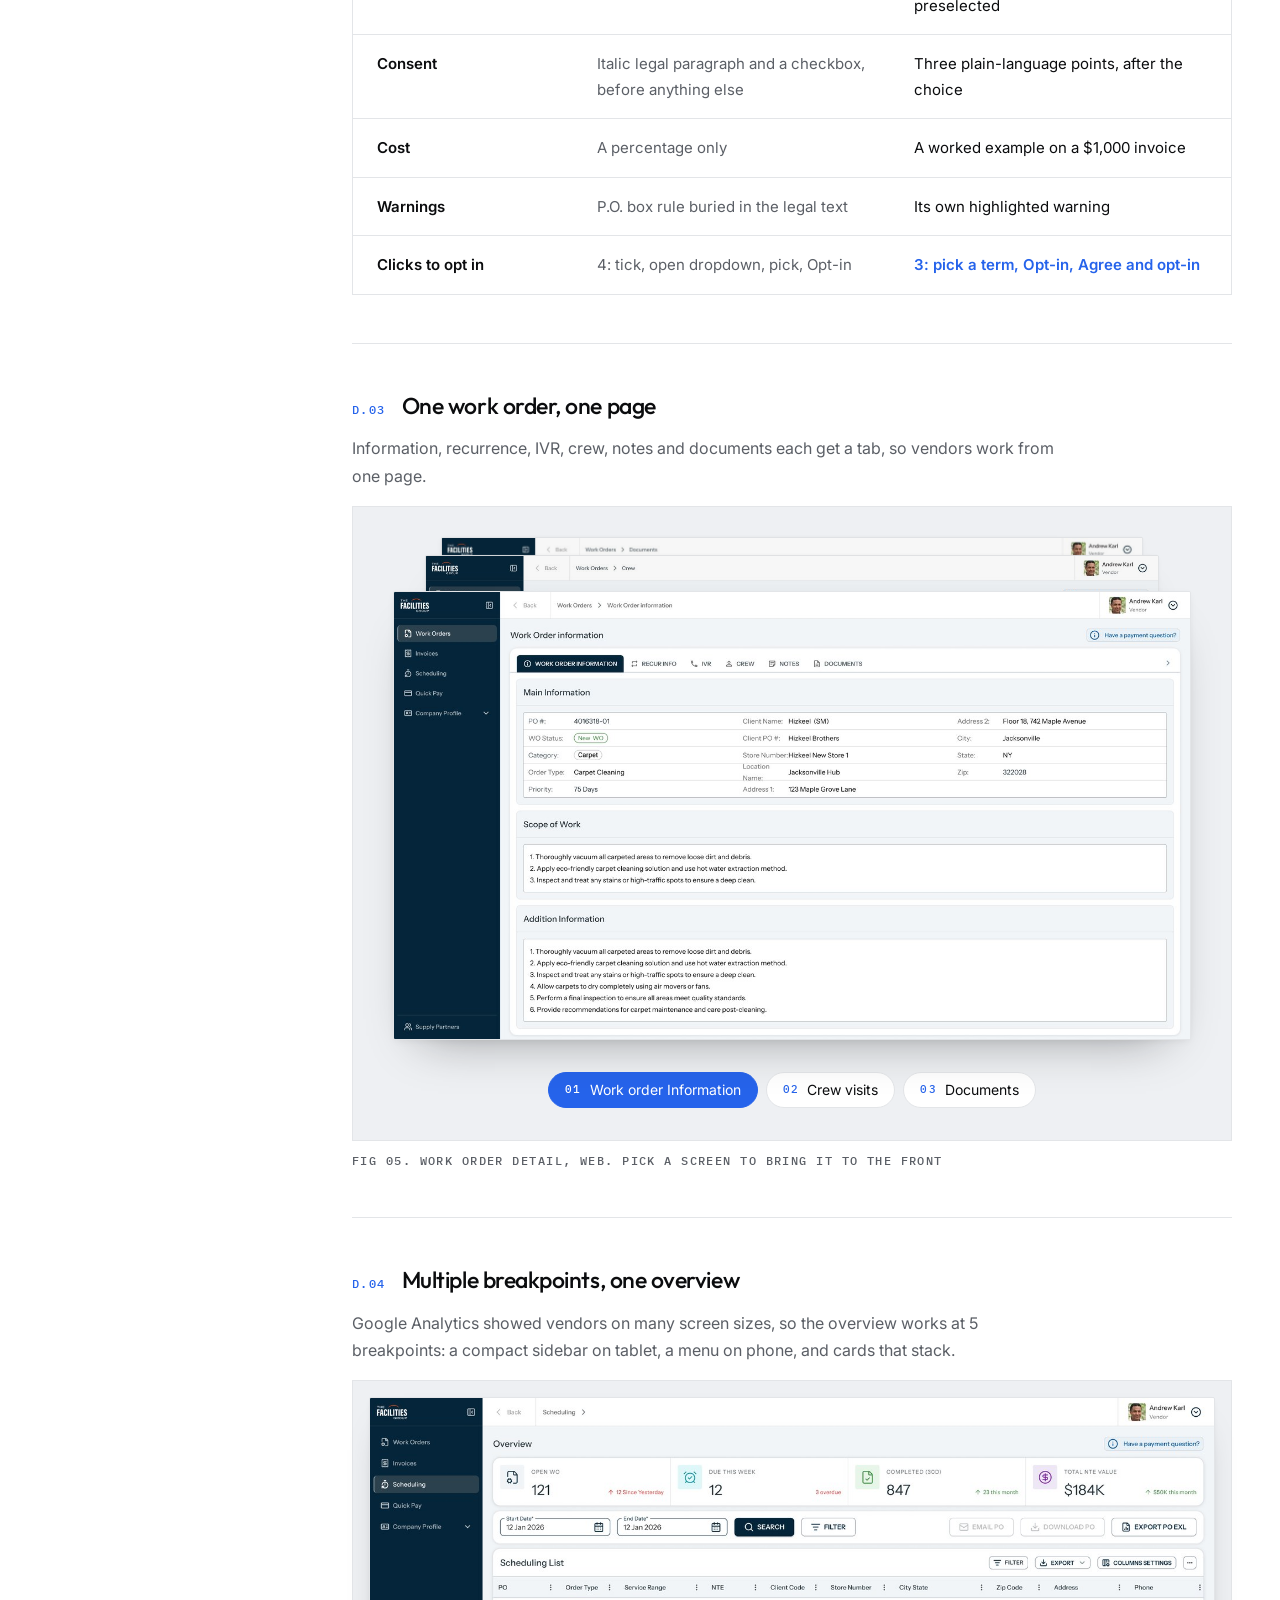
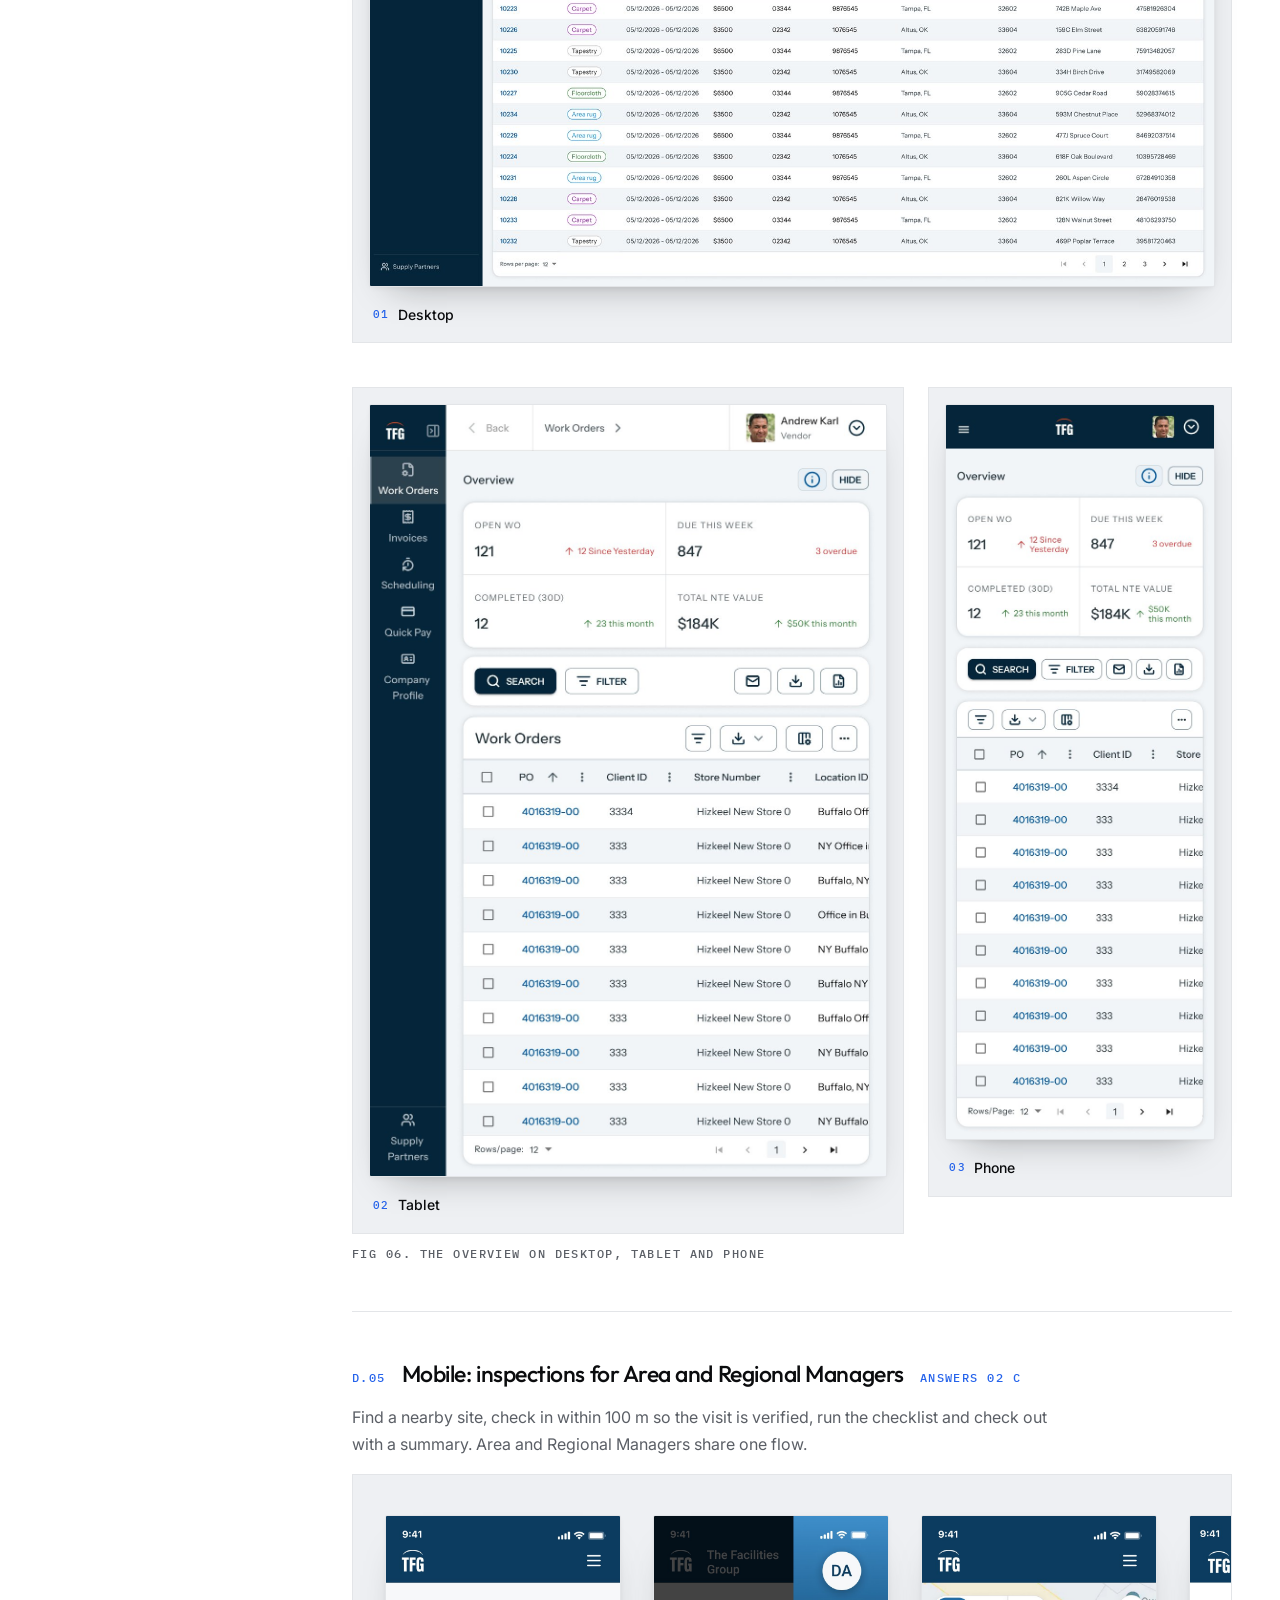
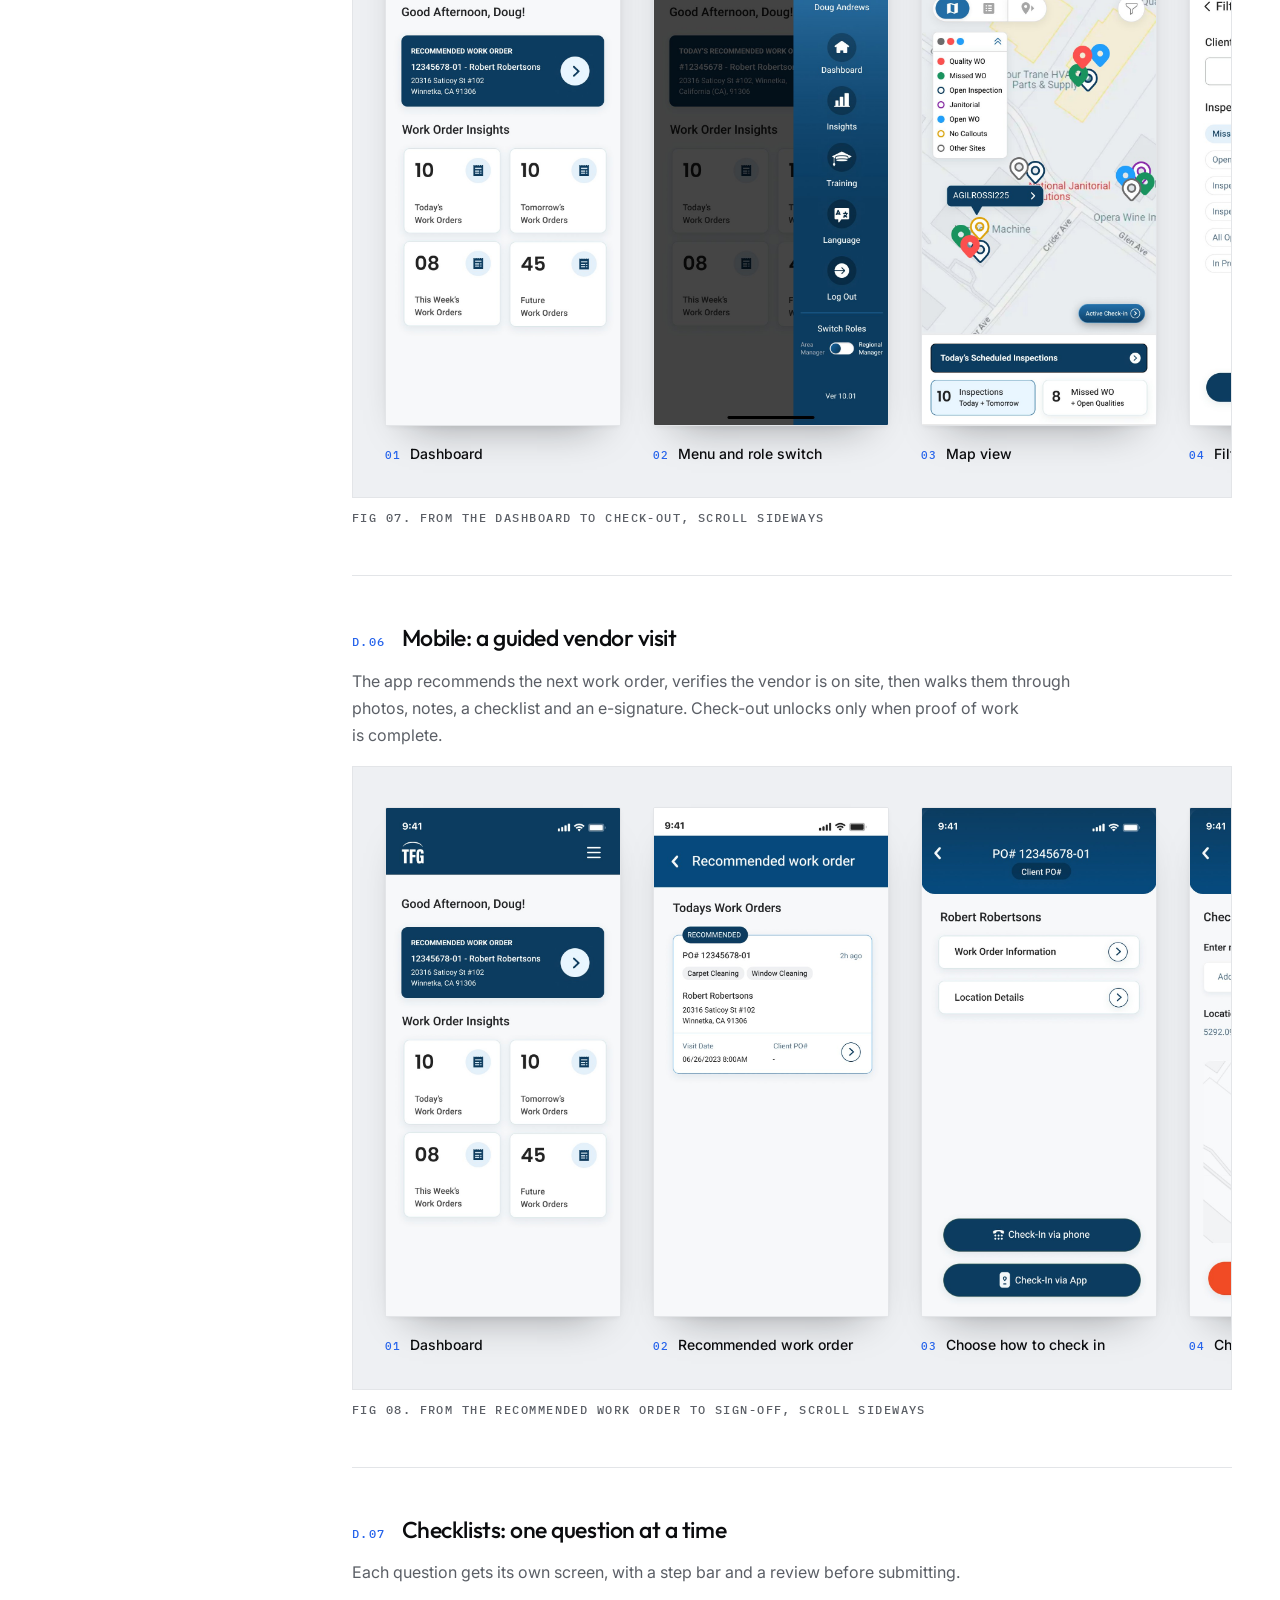
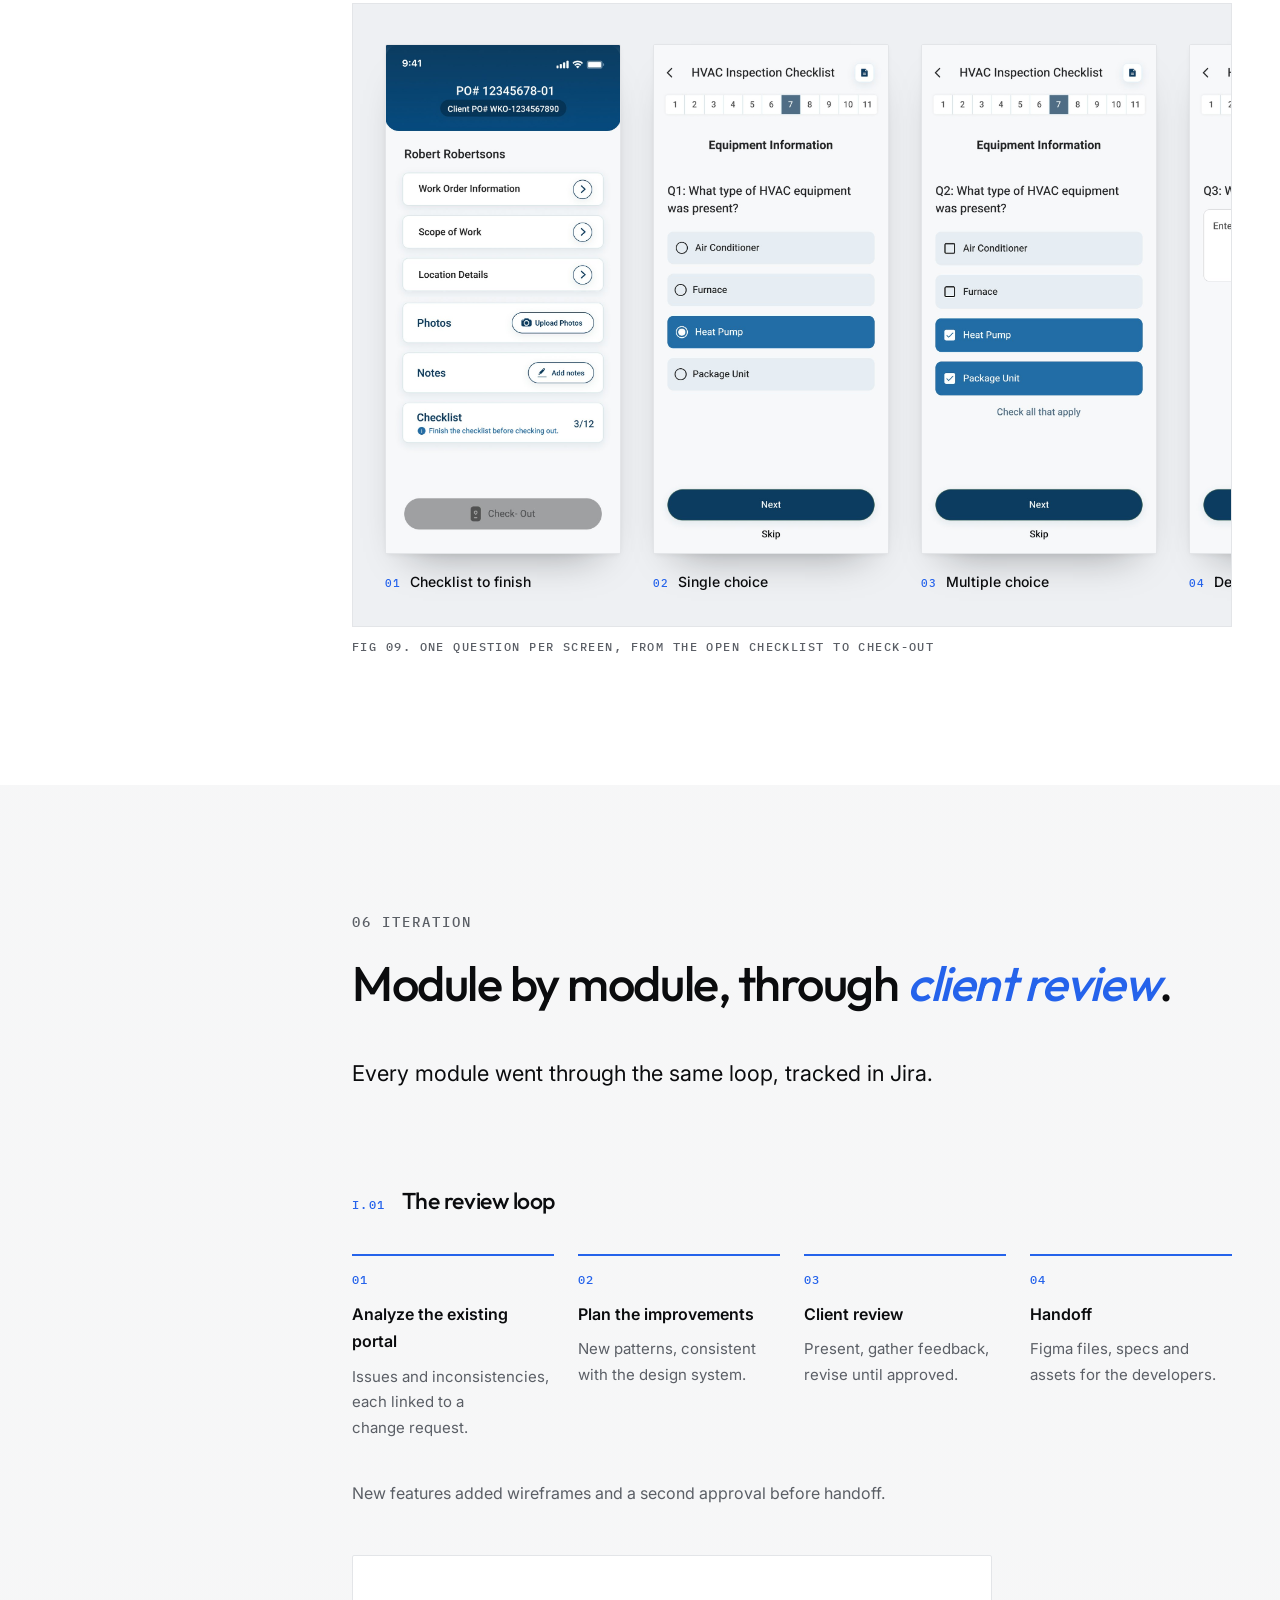
==== commit 817baa0e: "Add files via upload" ====
--- a/natjan.html
+++ b/natjan.html
@@ -247,7 +247,7 @@
 
 <div class="sub">
 <div class="sub-head"><span class="mono">D.04</span><h3 class="serif h-item">Multiple breakpoints, one overview</h3></div>
-<p class="muted body">Google Analytics showed vendors on many screen sizes, so the overview works at 5 breakpoints: icons on tablet, a menu on phone, and cards that stack.</p>
+<p class="muted body">Google Analytics showed vendors on many screen sizes, so the overview works at 5 breakpoints: a compact sidebar on tablet, a menu on phone, and cards that stack.</p>
 <figure class="fig">
 <div class="desk-hero"><figure class="shot"><div class="shot-media"><img src="nj-scheduling-desktop.jpg" alt="Desktop scheduling overview: full sidebar, four summary cards in a row, date range with Search and Filter, PO actions, and the scheduling list with order type badges" width="1440" height="831" loading="lazy"></div><p class="screen-cap"><span class="mono">01</span>Desktop</p></figure></div>
 <div class="nj-devices">
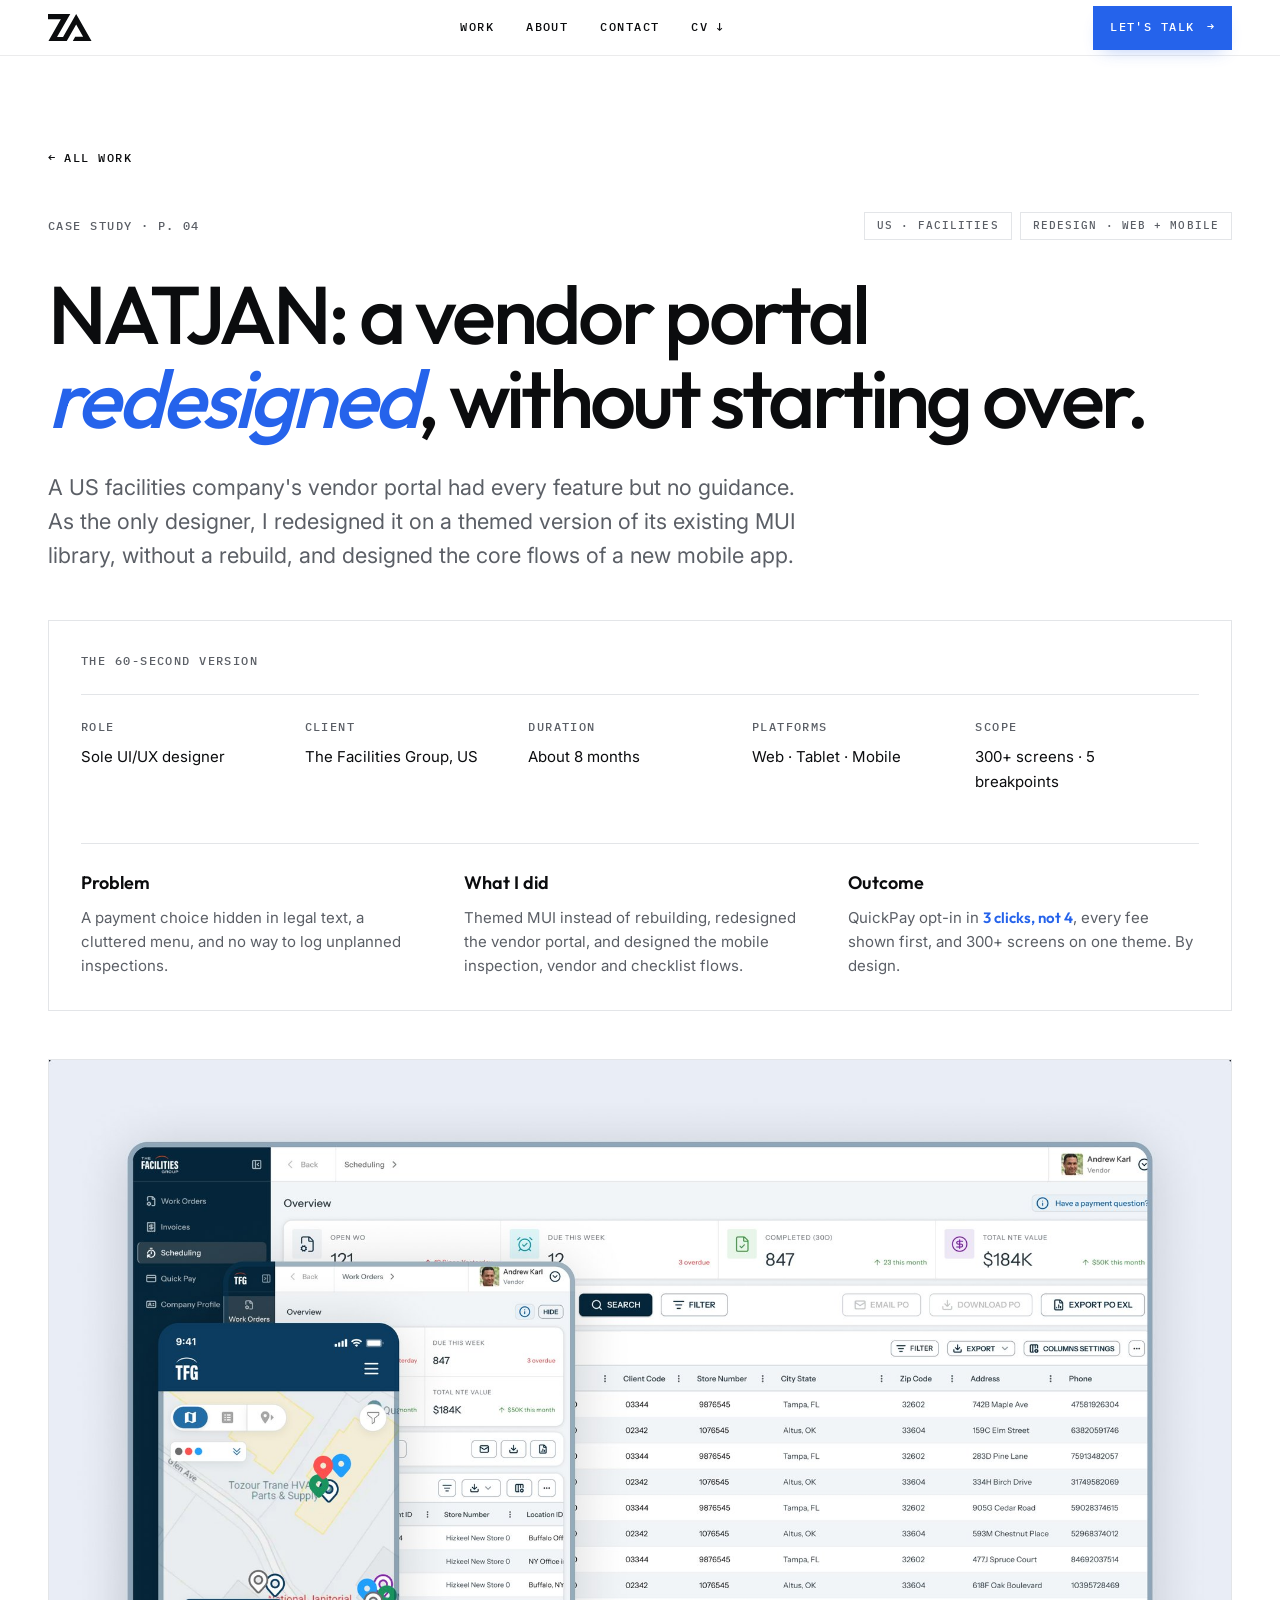
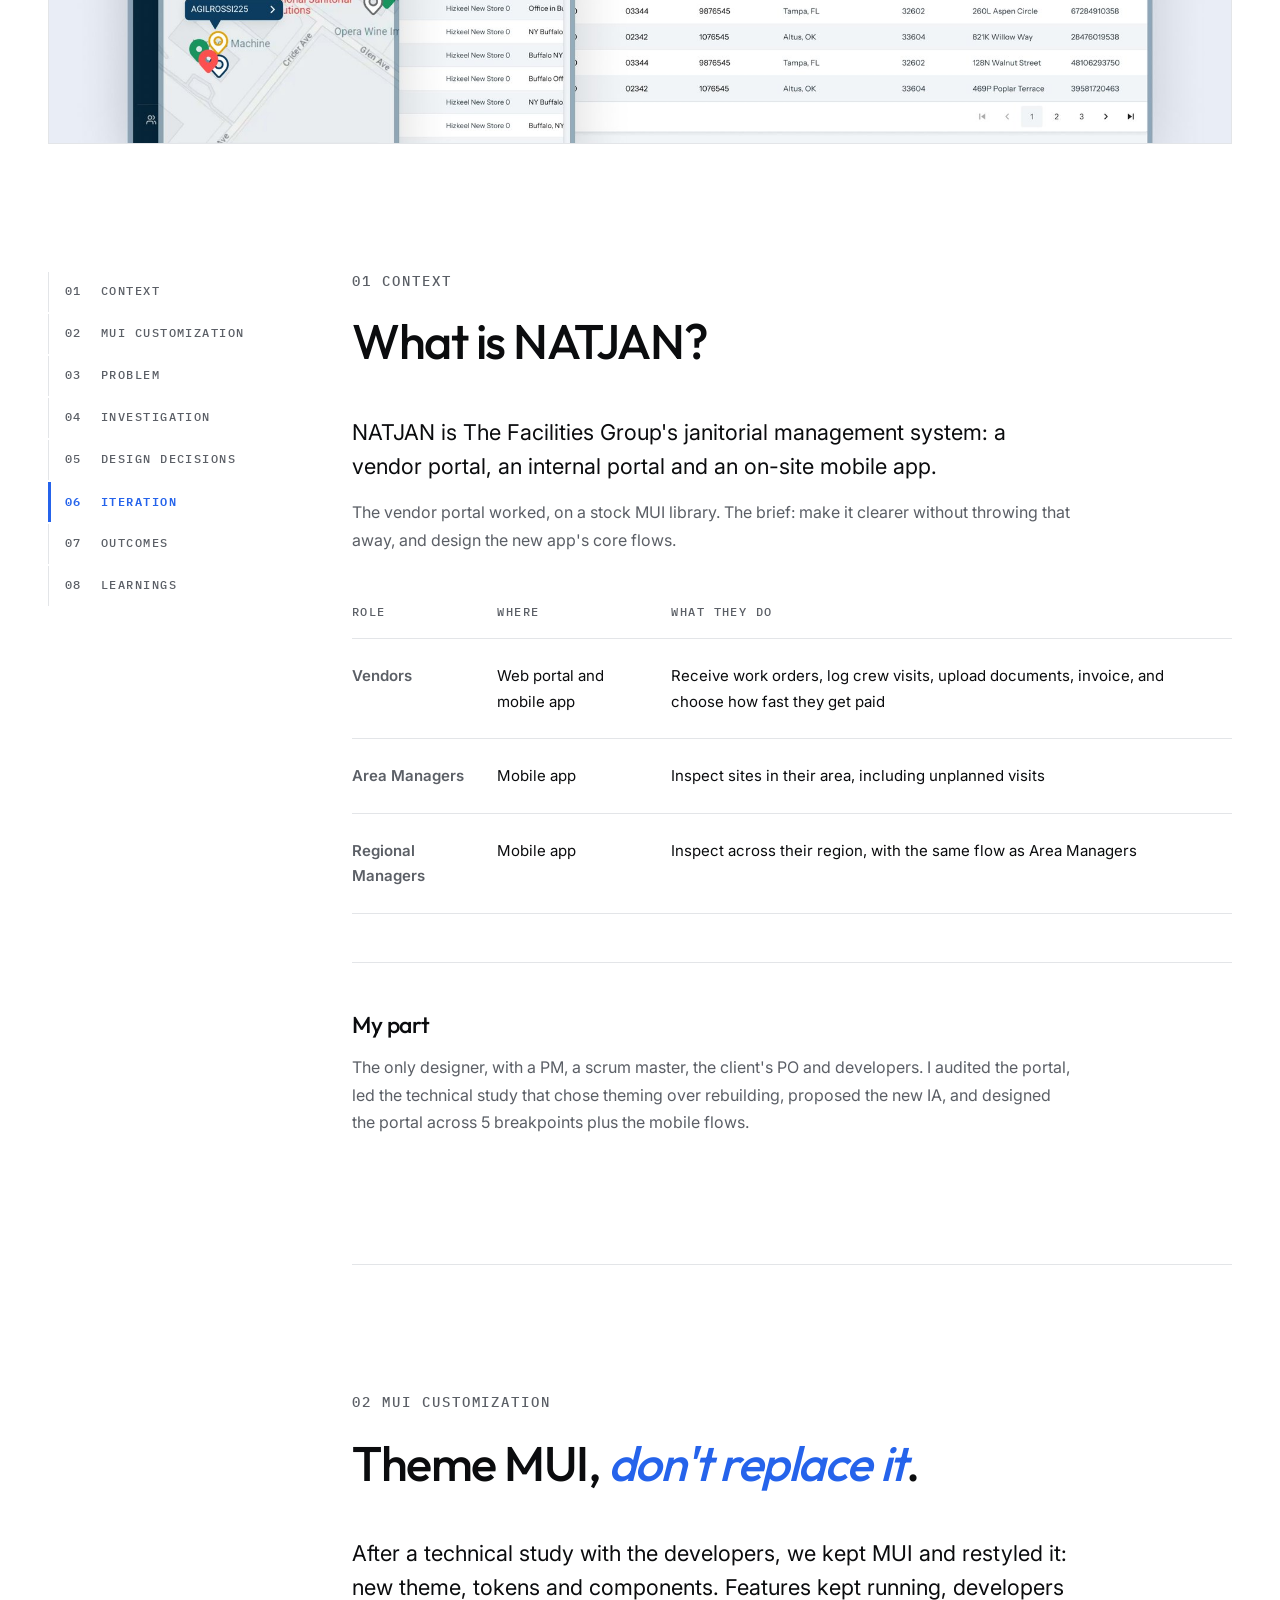
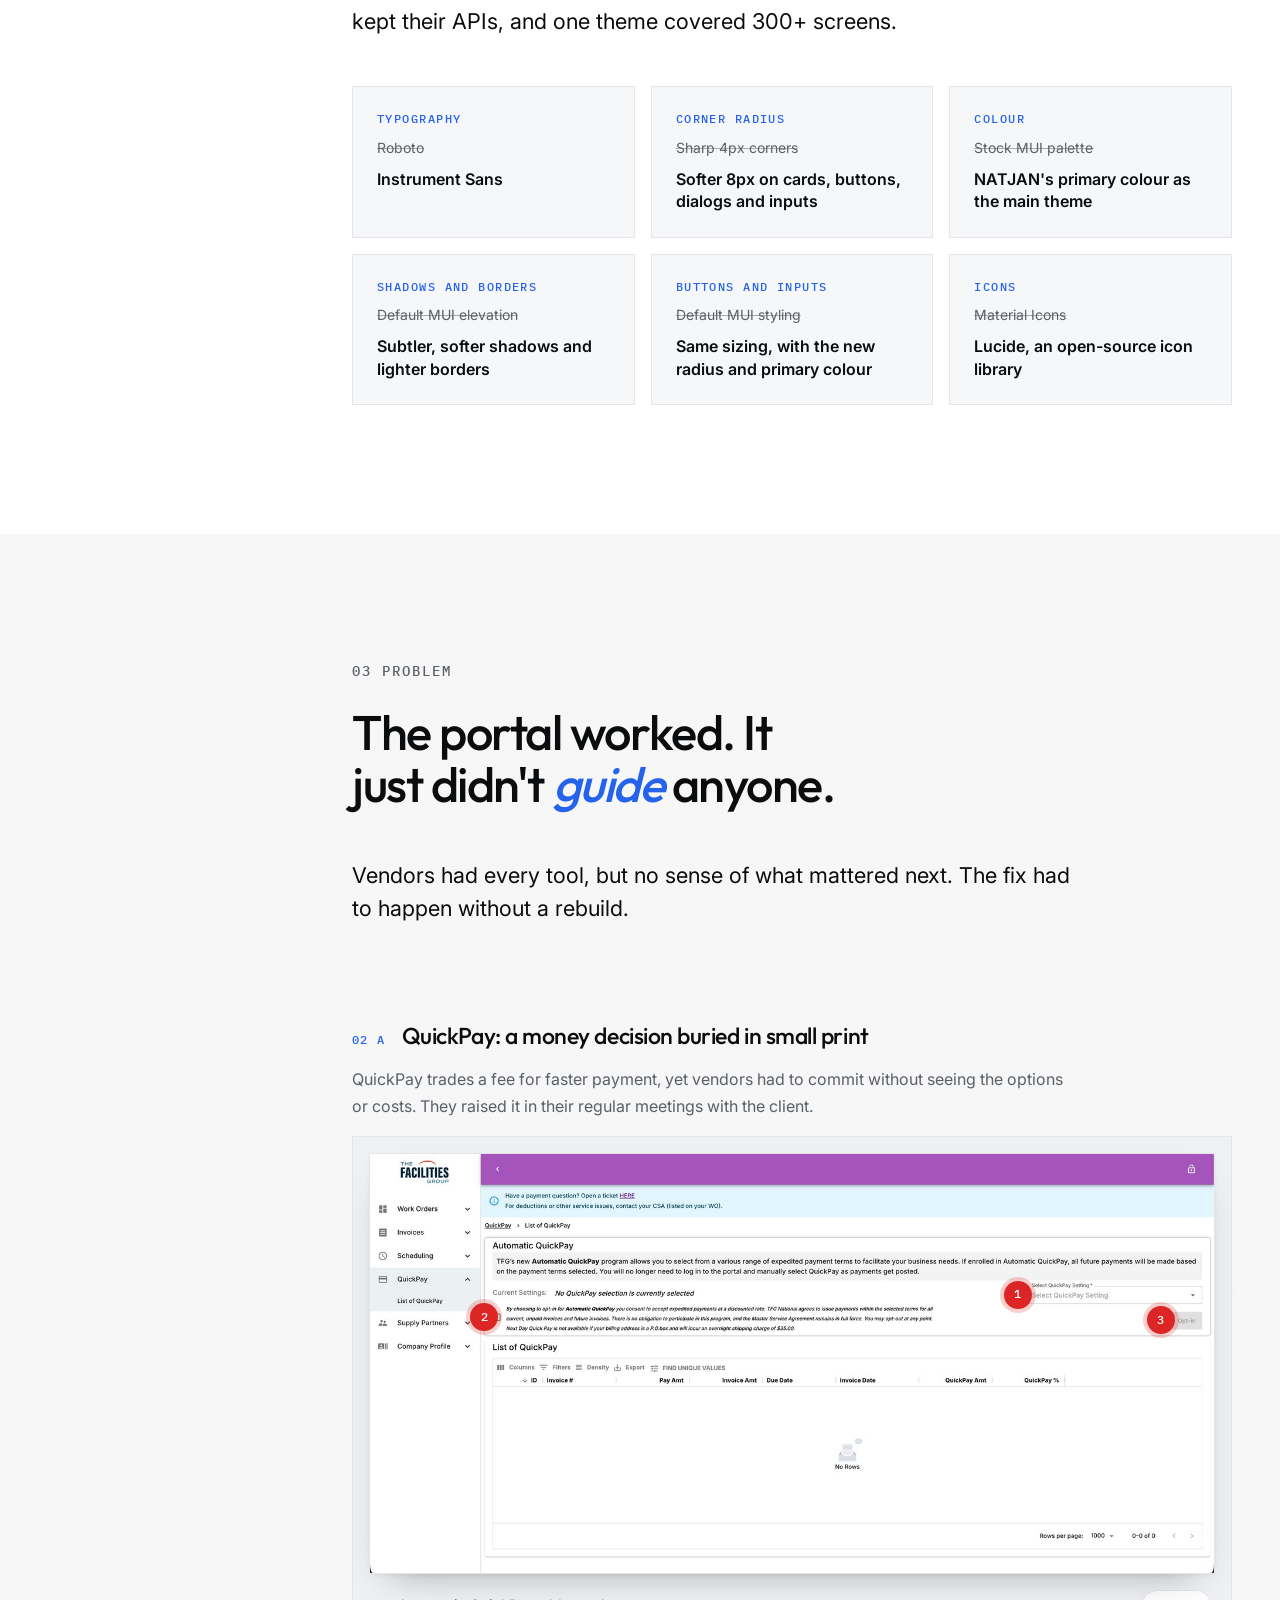
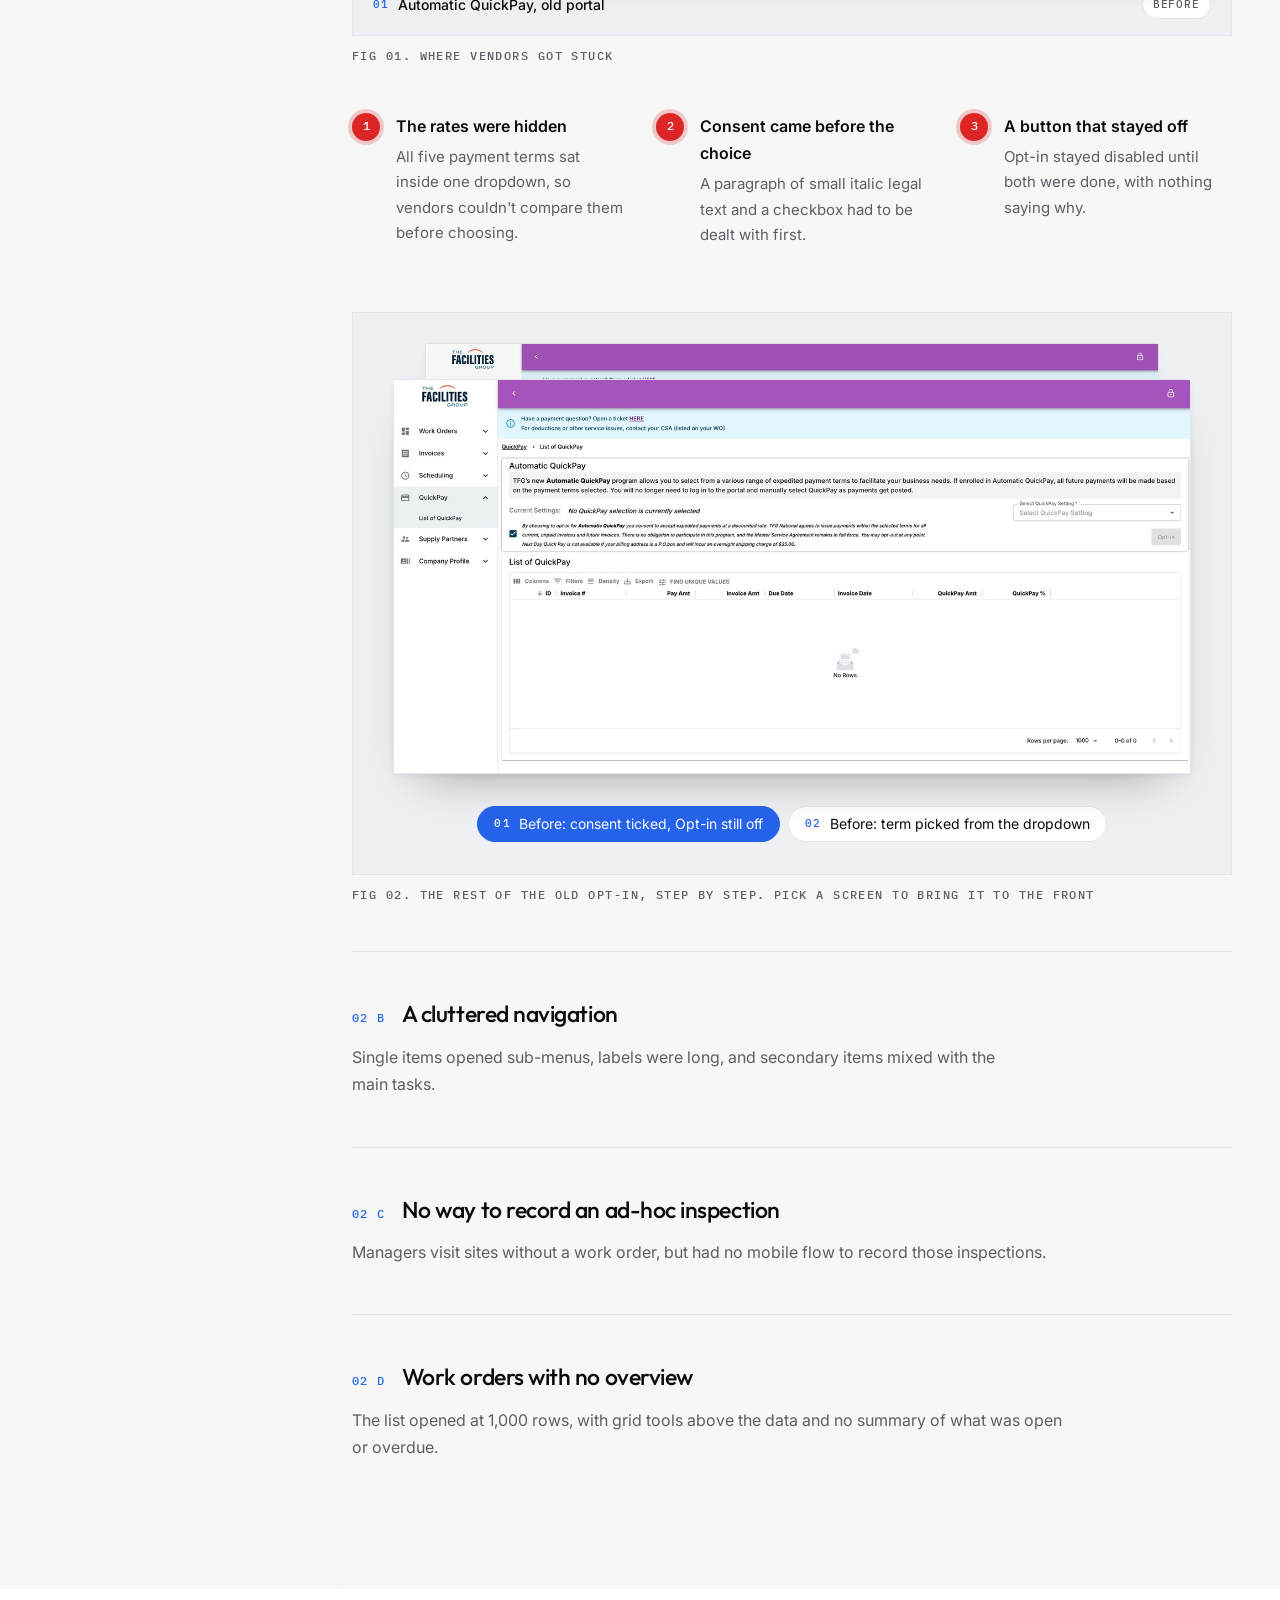
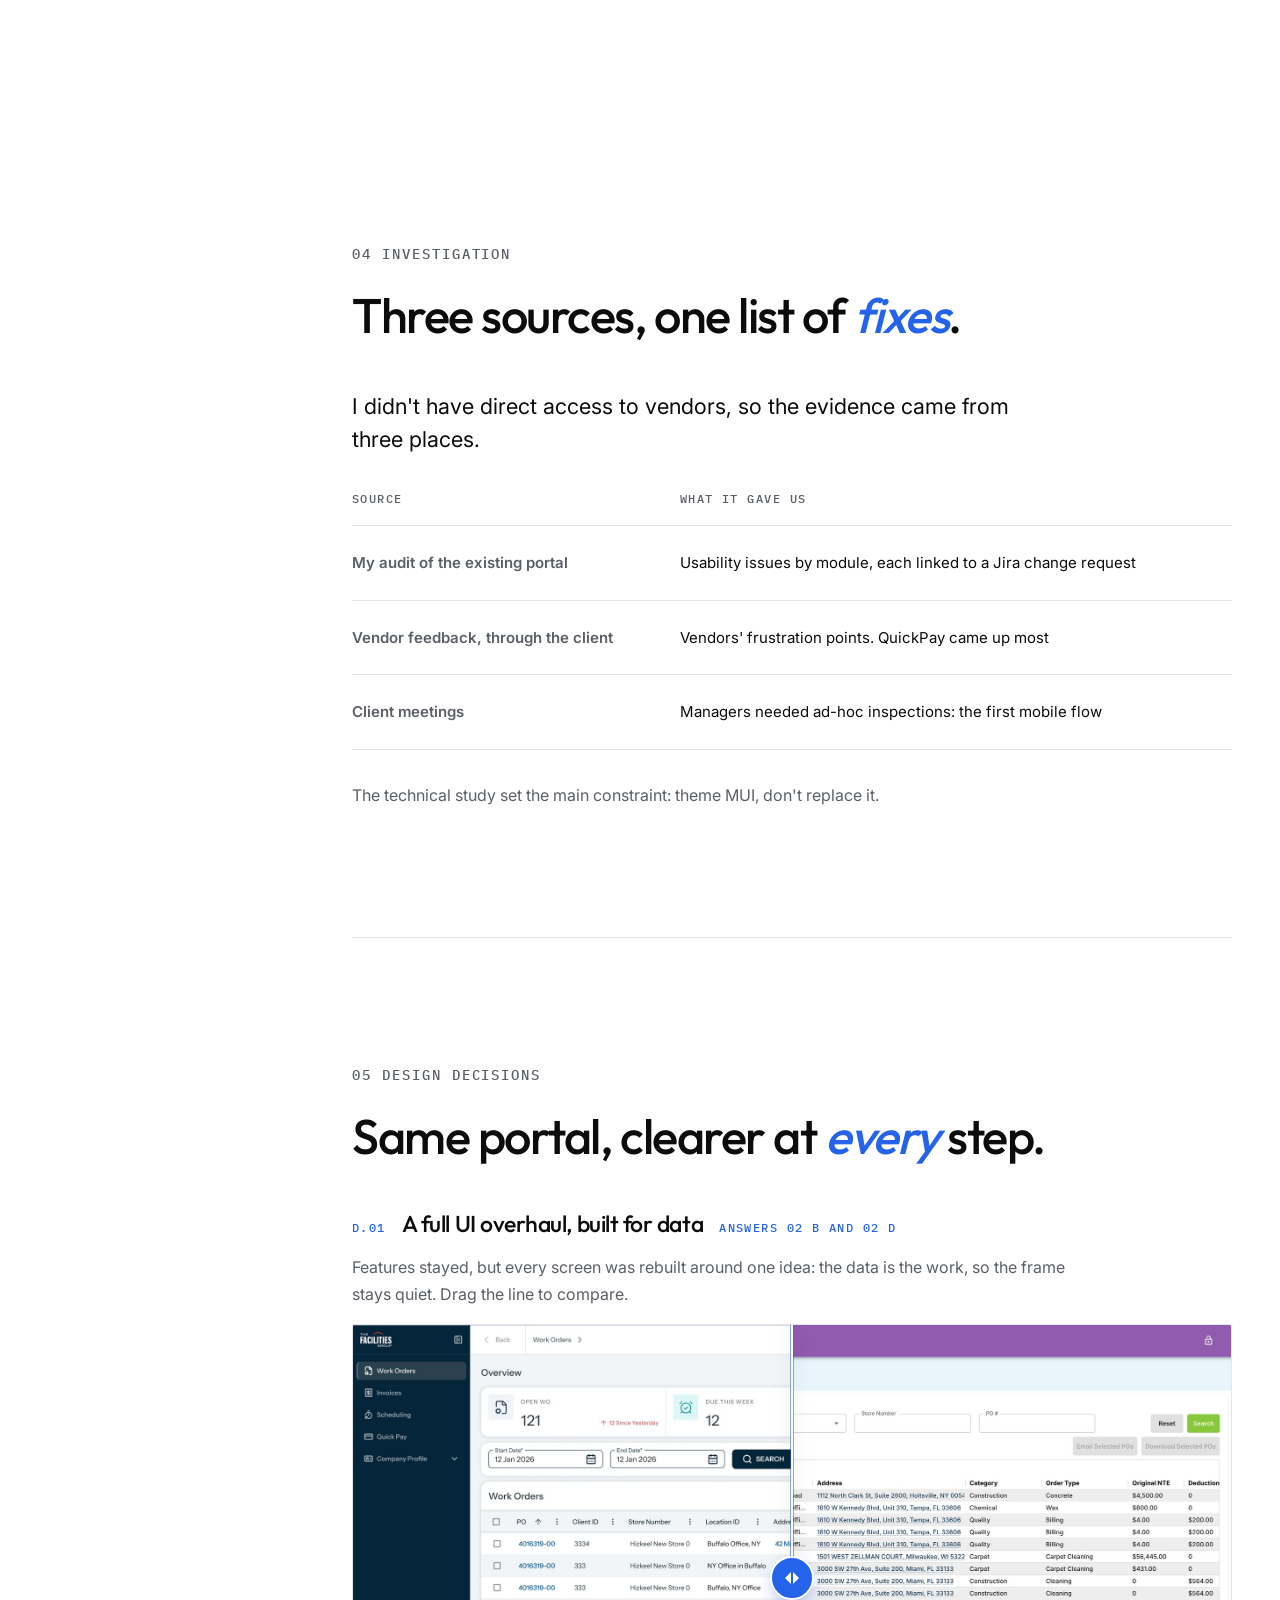
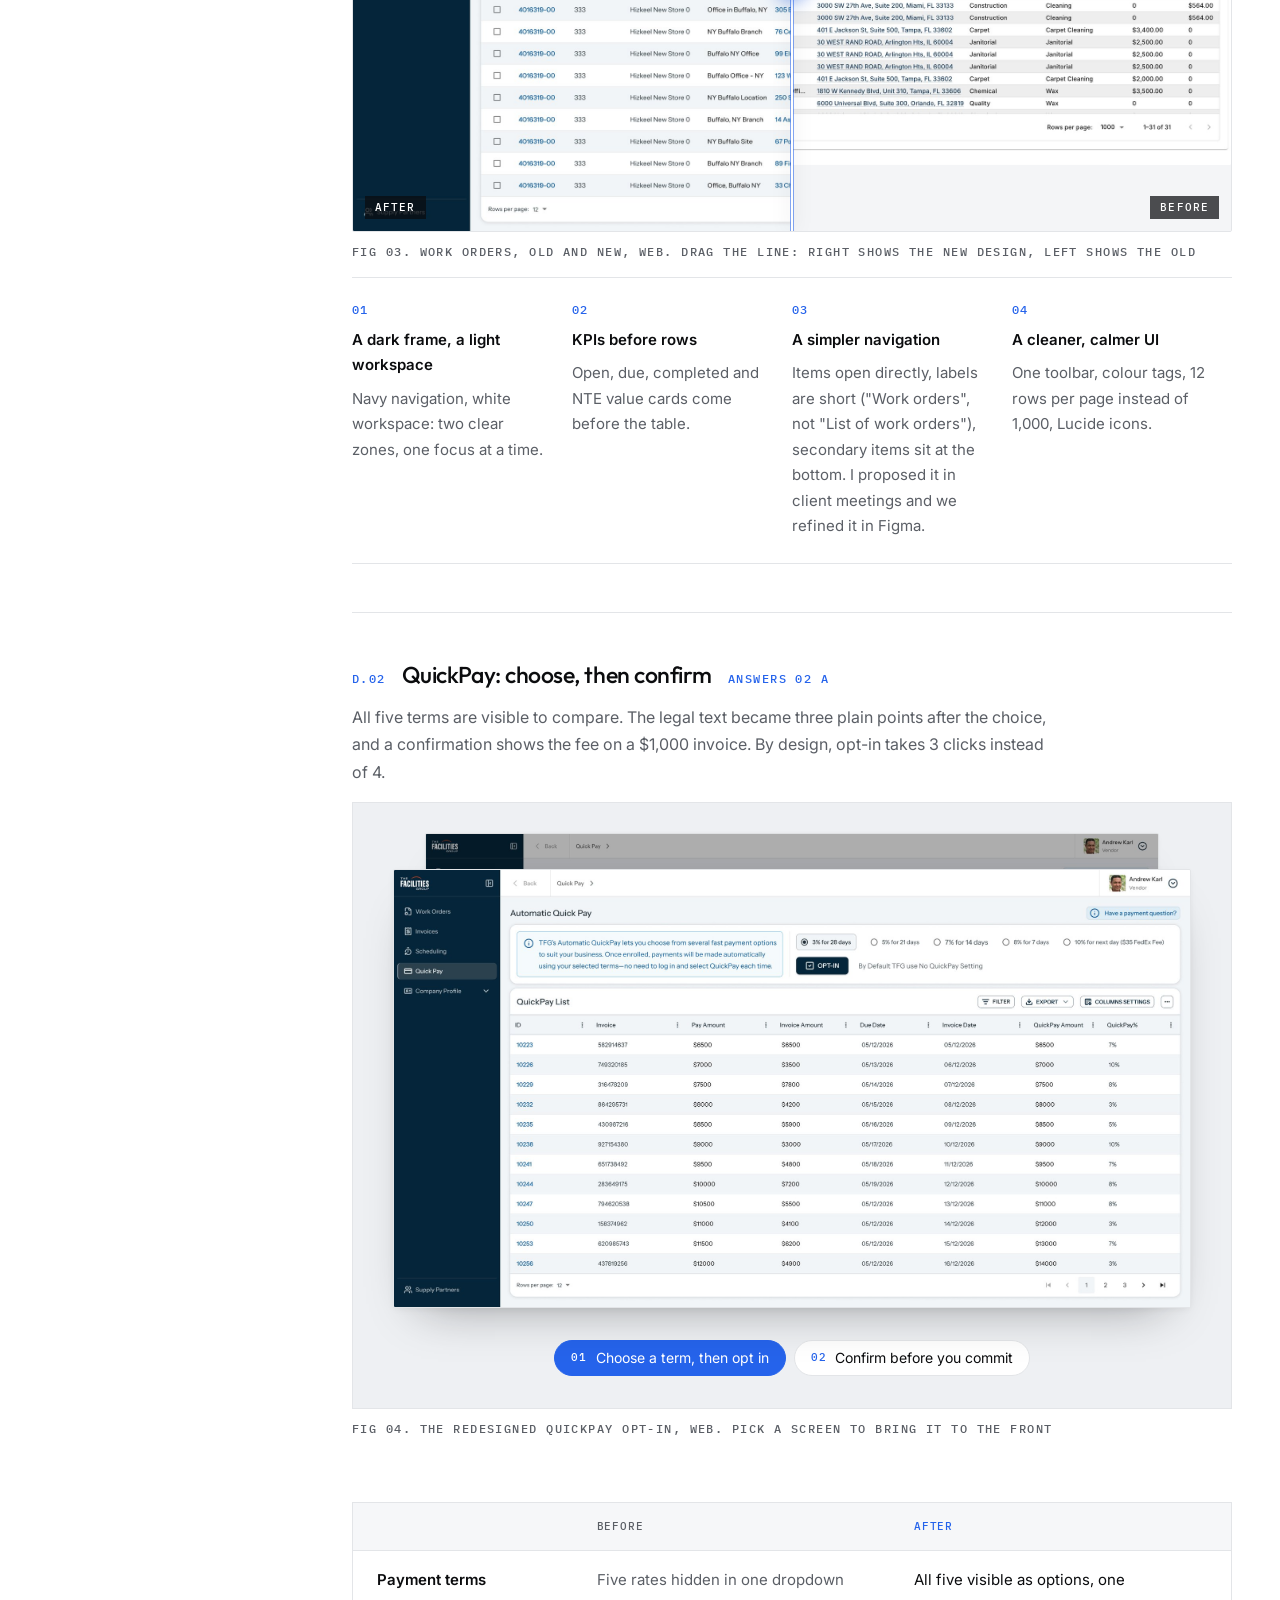
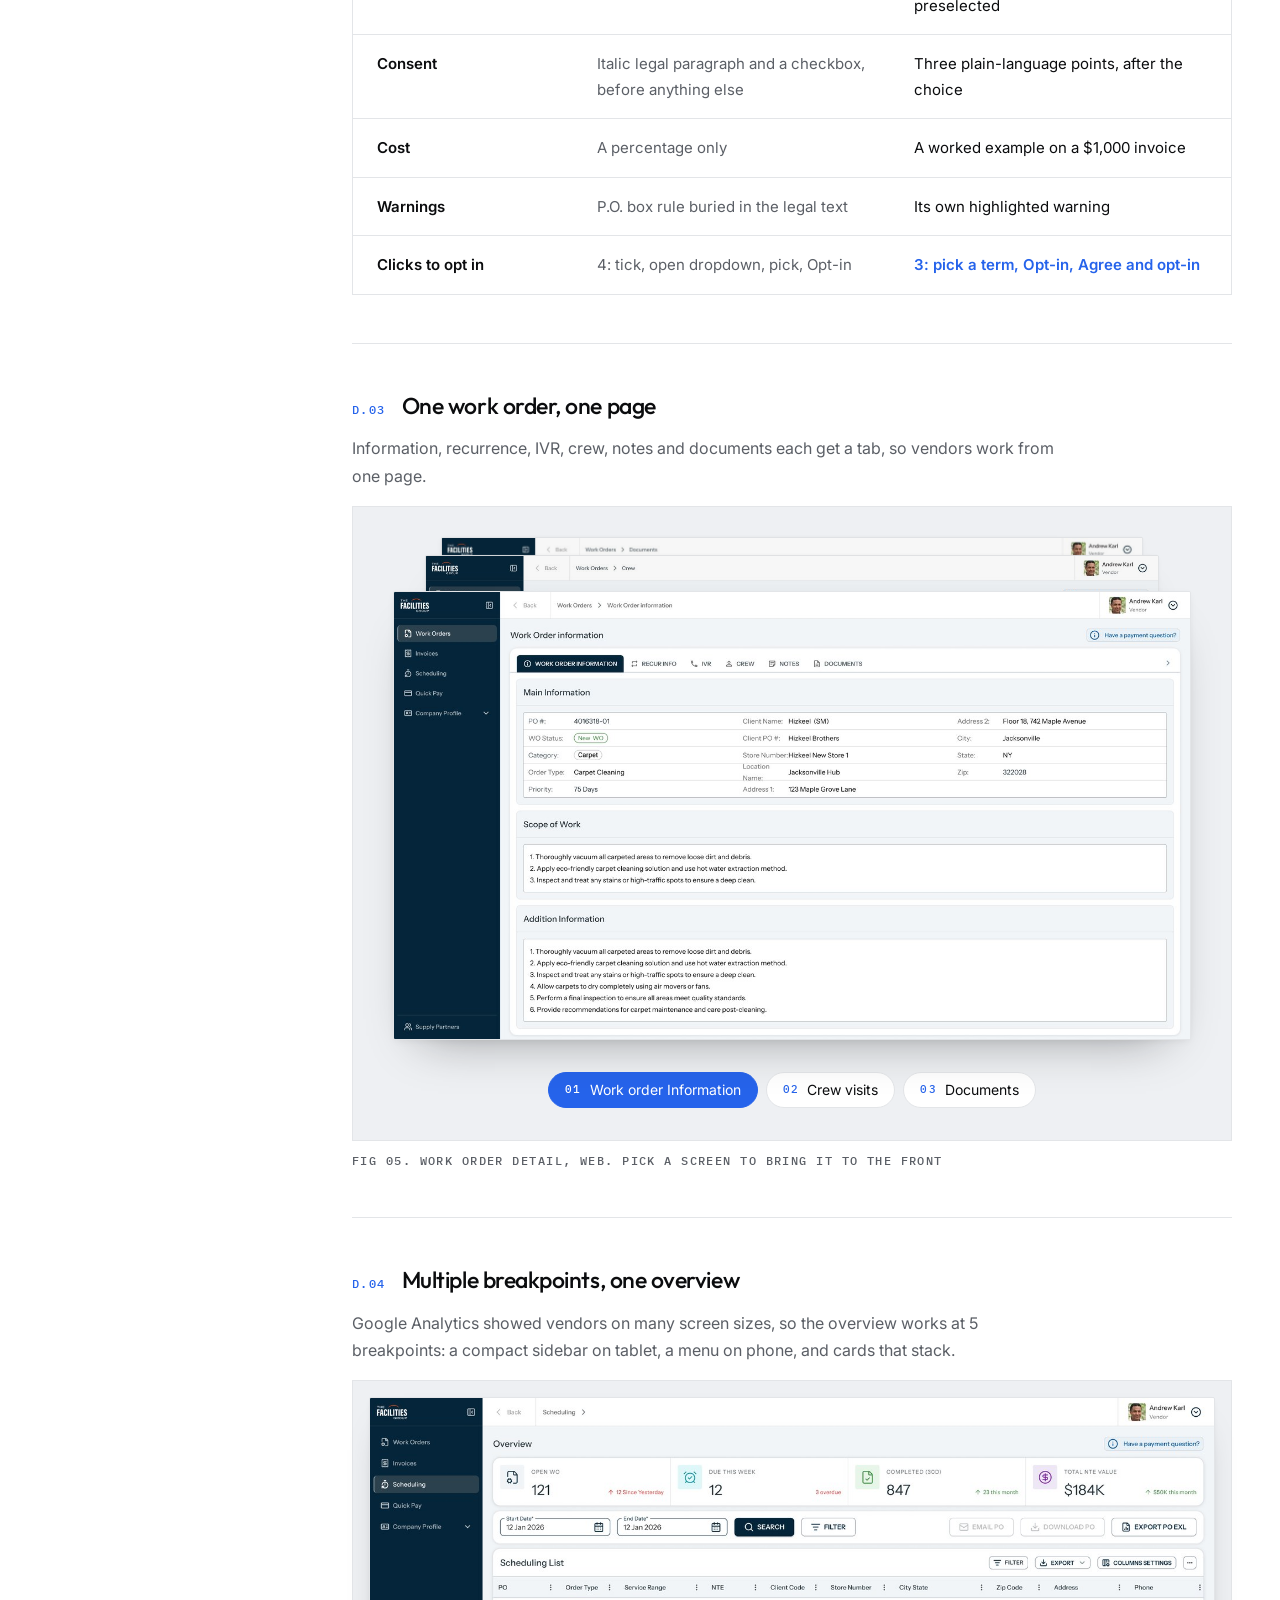
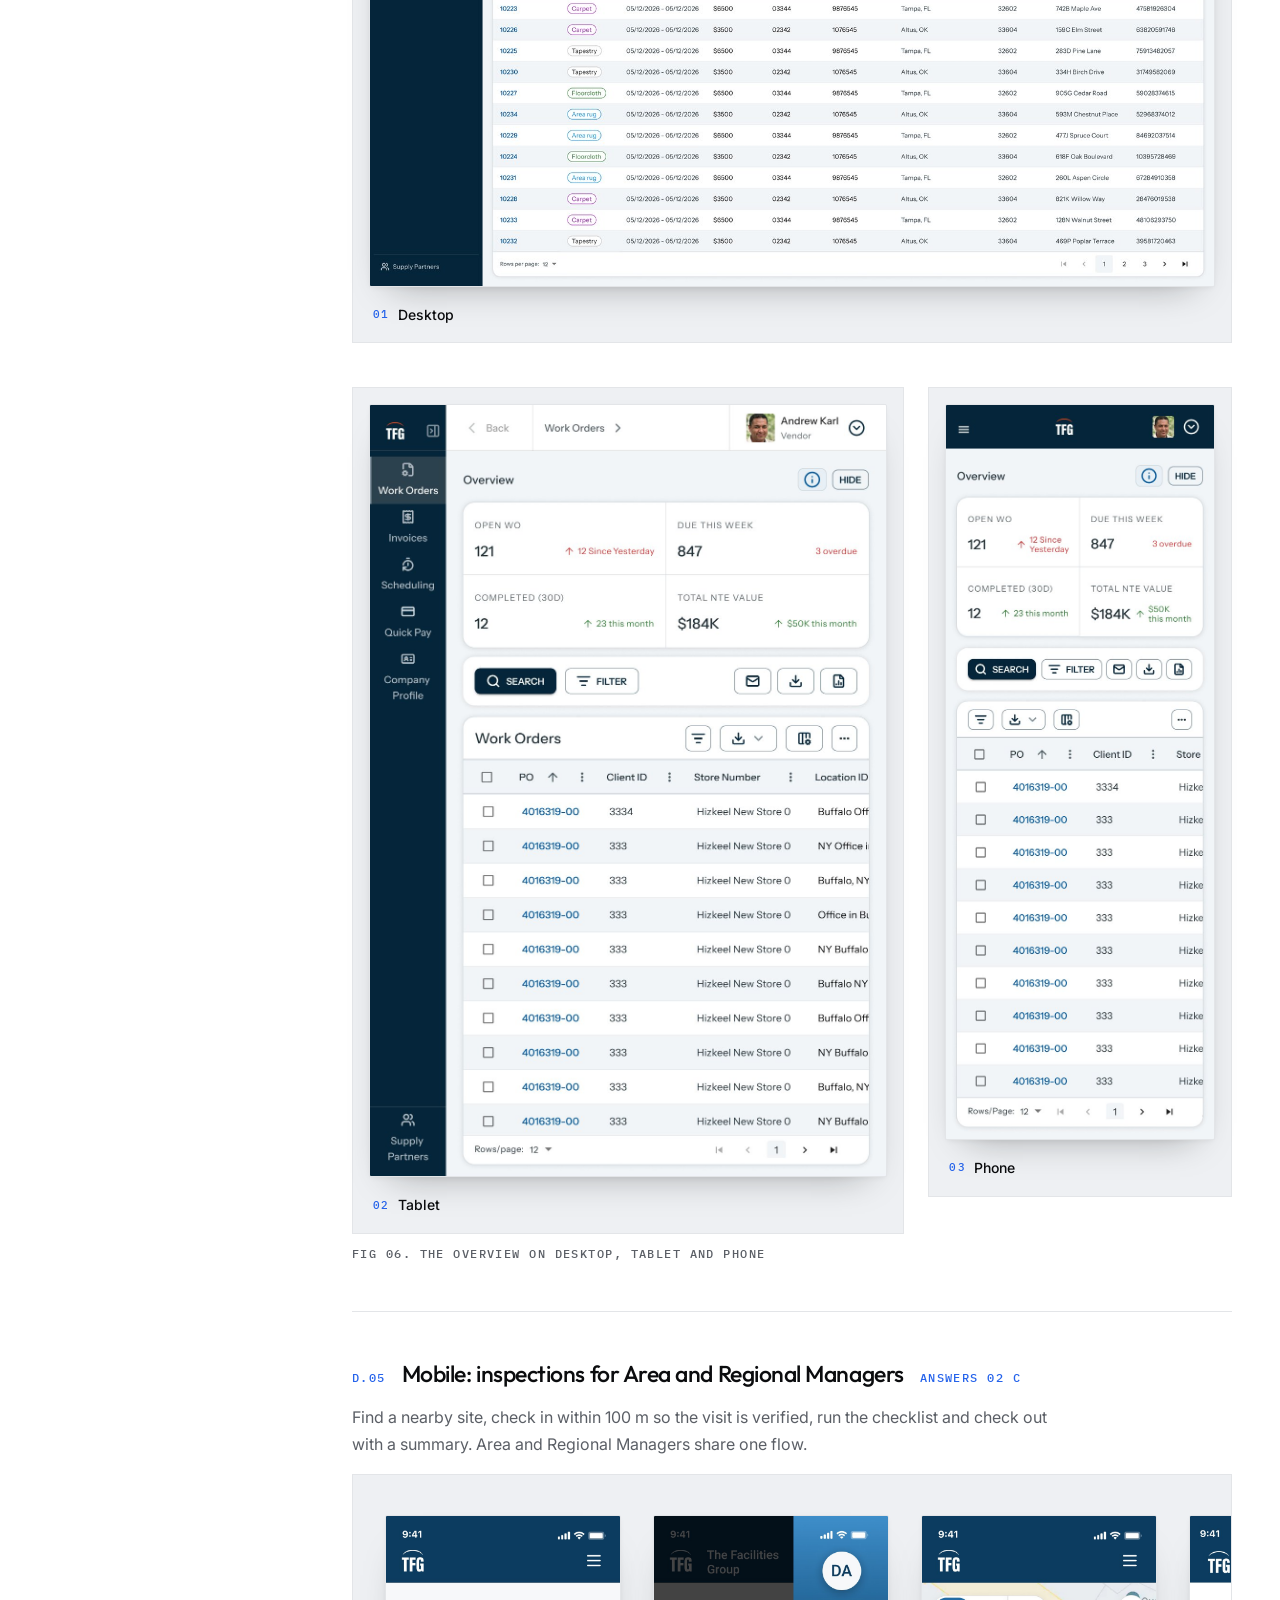
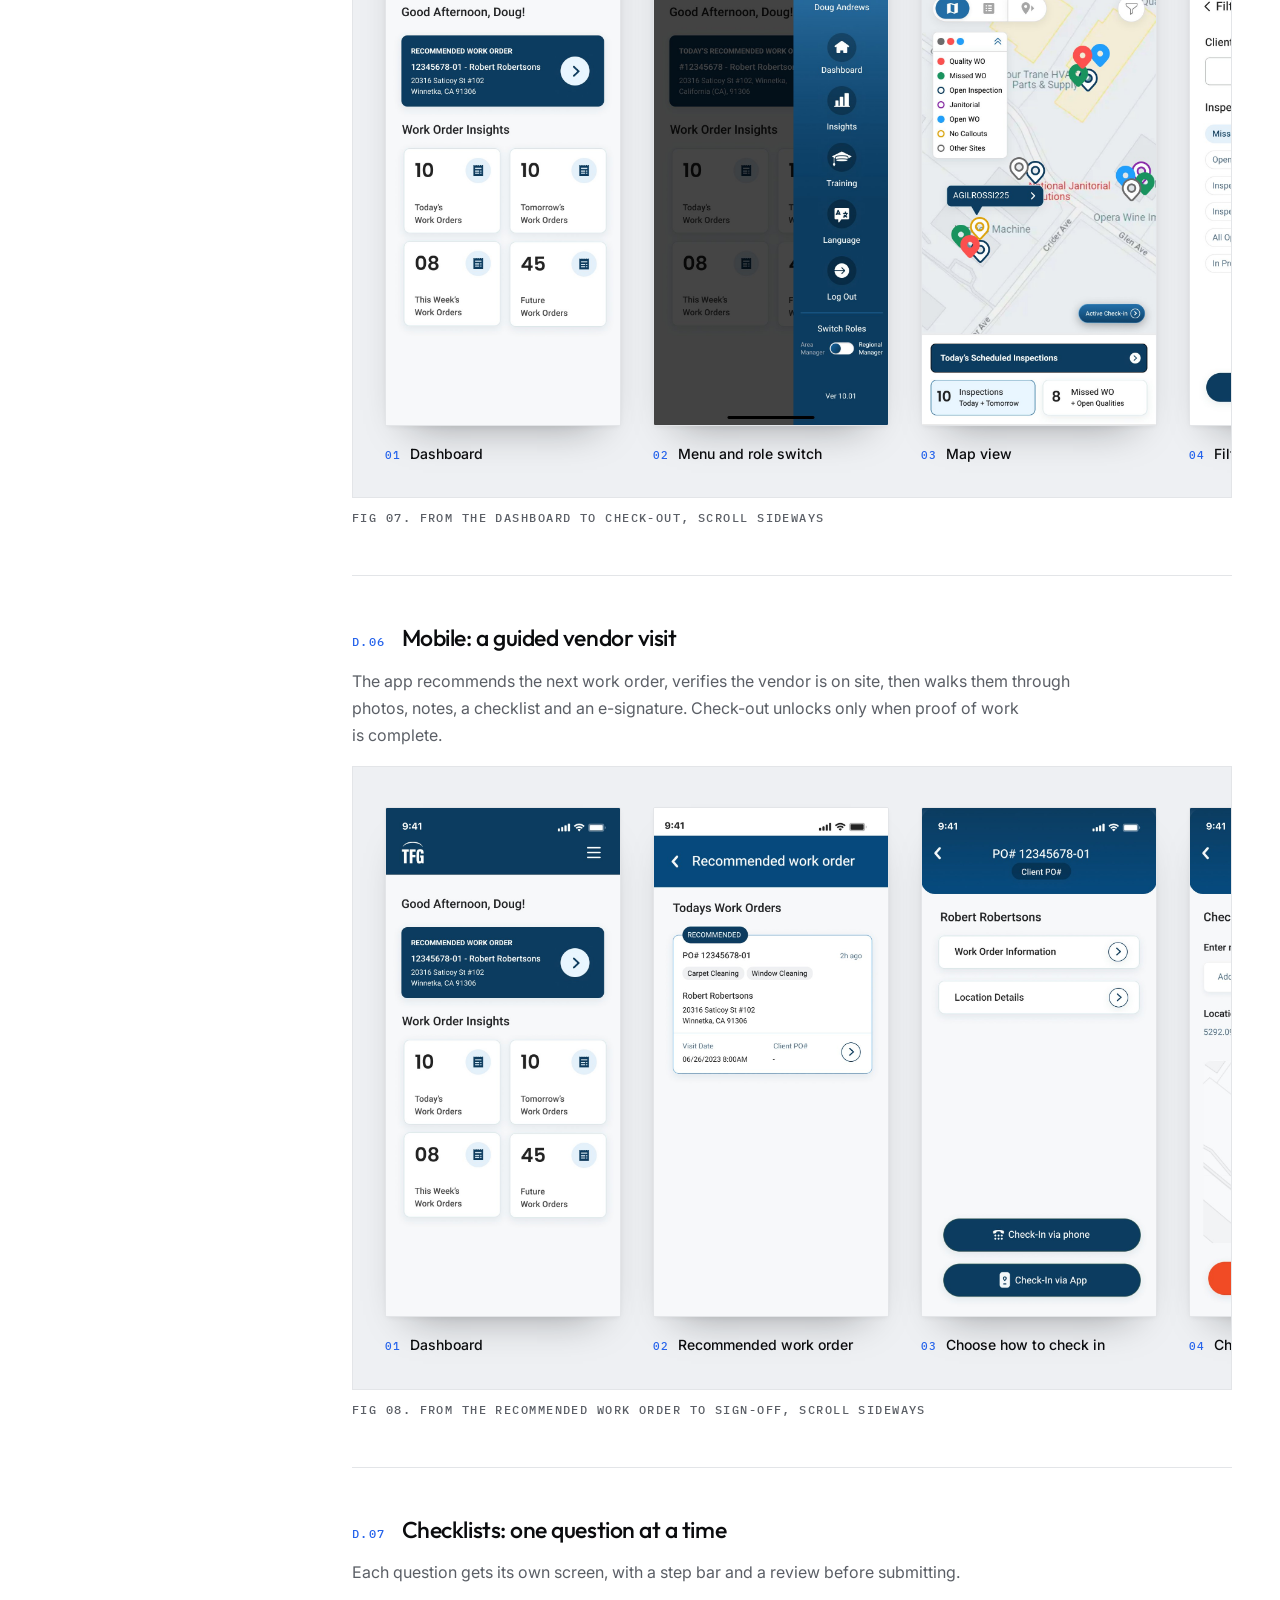
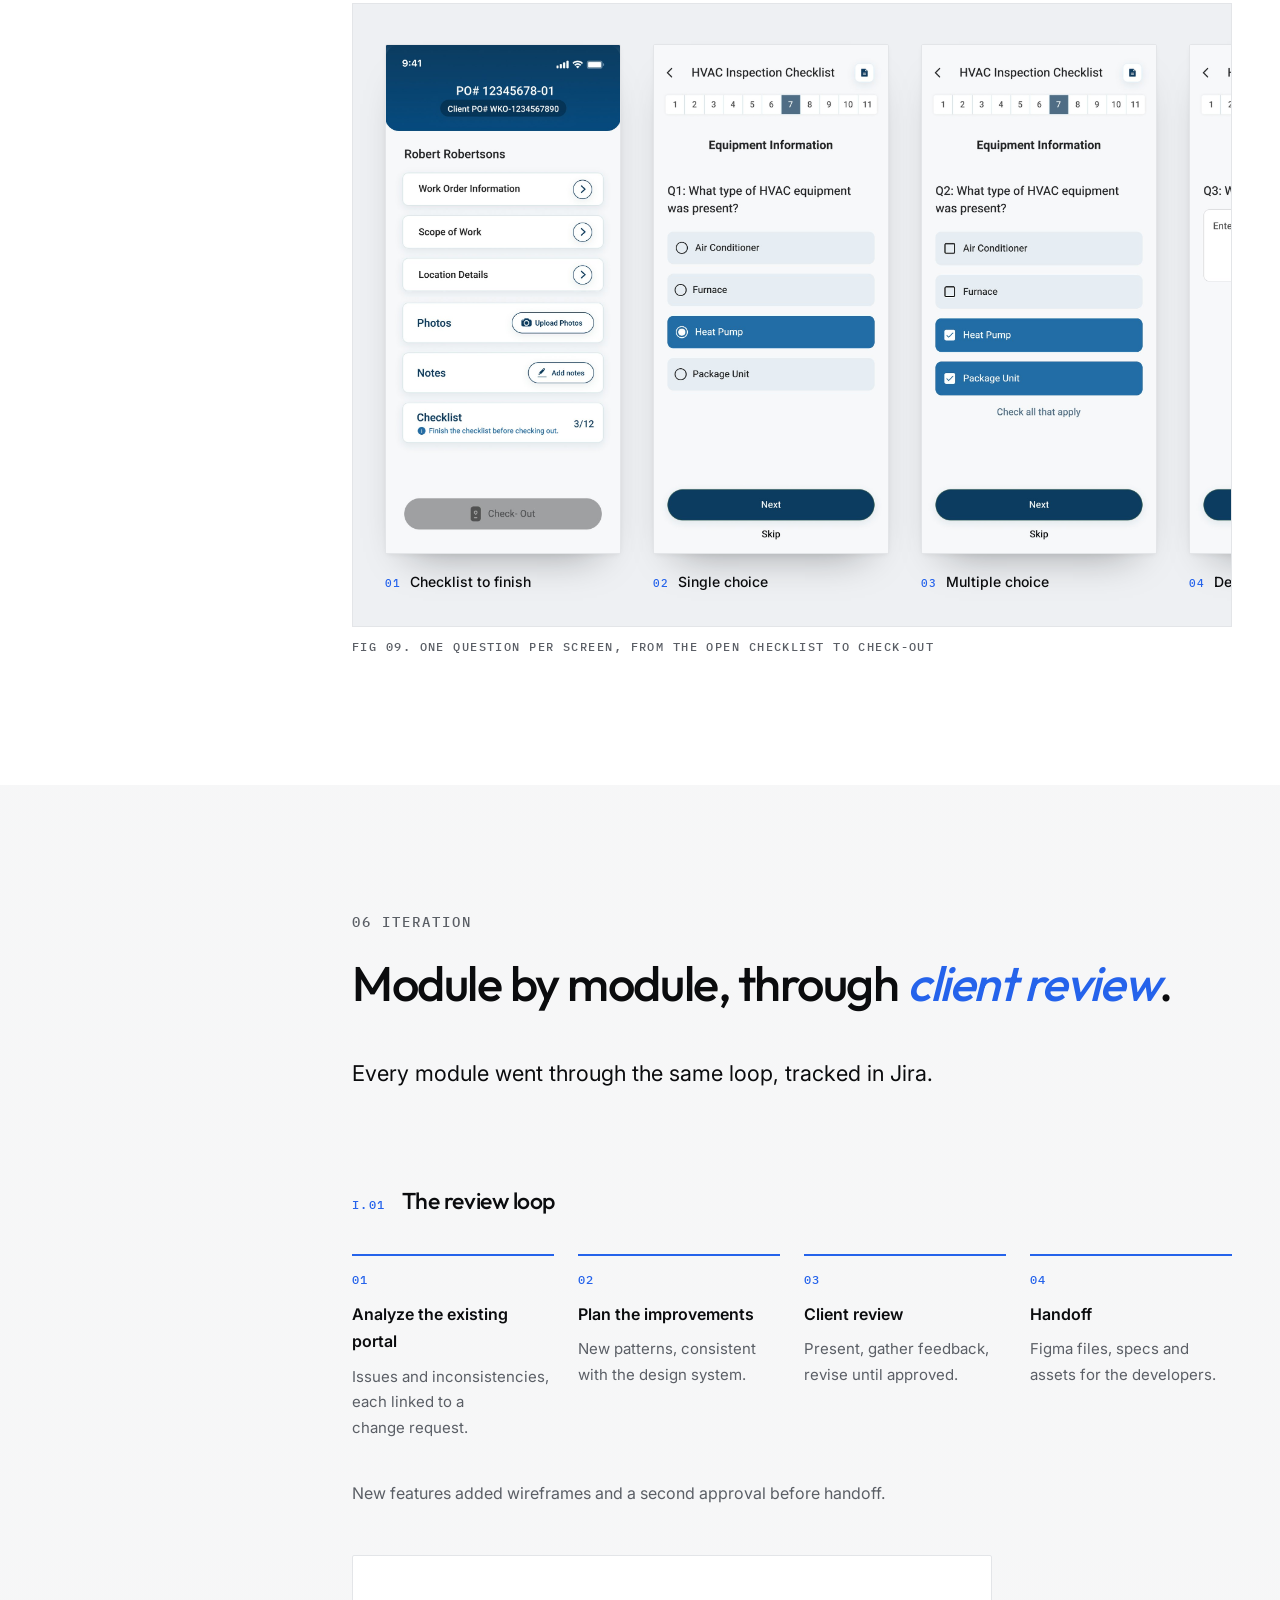
==== commit 4ccda1e5: "Add files via upload" ====
--- a/natjan.html
+++ b/natjan.html
@@ -45,7 +45,7 @@
 <!-- HEADER -->
 <section class="wrap cs-top" style="display: flex; flex-direction: column; gap: var(--space-8)">
 <a class="link mono" href="./" style="align-self: flex-start"><span class="arr arr-l" aria-hidden="true">←</span> All work</a>
-<div class="hero-top enter"><p class="mono label">Case study · P. 02</p><div class="tags"><span class="tag mono">US · Facilities</span><span class="tag mono">Redesign · Web + Mobile</span></div></div>
+<div class="hero-top enter"><p class="mono label">Case study · P. 04</p><div class="tags"><span class="tag mono">US · Facilities</span><span class="tag mono">Redesign · Web + Mobile</span></div></div>
 <h1 class="serif h-display enter" style="max-width: 1100px">NATJAN: a vendor portal <em>redesigned</em>, without starting over.</h1>
 <p class="lead enter-2" style="max-width: 760px; color: var(--muted)">A US facilities company's vendor portal had every feature but no guidance. As the only designer, I redesigned it on a themed version of its existing MUI library, without a rebuild, and designed the core flows of a new mobile app.</p>
 </section>
@@ -375,19 +375,12 @@
 
 <footer id="contact" class="contact" aria-labelledby="contact-title">
 <div class="wrap" style="display: flex; flex-direction: column; gap: var(--space-12)">
-<p class="mono sec-label">Get in touch</p>
-<h2 id="contact-title" class="serif h-contact reveal">Let's build something people actually <em>finish</em> using.</h2>
-<div class="email-row">
-<a class="email" href="mailto:z.khanzk7@gmail.com">z.khanzk7@gmail.com</a>
+<p class="mono sec-label">Contact</p>
+<h2 id="contact-title" class="serif h-contact reveal" style="font-size: 72px">Let's build something people actually <em>finish</em> using.</h2>
+<div class="email-row reveal">
+<a class="email" href="mailto:z.khanzk7@gmail.com" style="font-size: 32px">z.khanzk7@gmail.com</a>
 <button class="btn btn-sm mono" type="button" data-copy-email aria-live="polite">Copy email</button>
 </div>
-<div class="contact-actions">
-<a class="btn btn-primary mono" href="mailto:z.khanzk7@gmail.com">Email me <span class="arr arr-r" aria-hidden="true">→</span></a>
-<a class="btn mono" href="https://www.linkedin.com/in/zeeshan-ahmad-98650314a/" target="_blank" rel="noopener">LinkedIn <span class="arr arr-ne" aria-hidden="true">↗</span></a>
-<a class="btn mono" href="https://www.behance.net/zeeshanahmad66" target="_blank" rel="noopener">Behance <span class="arr arr-ne" aria-hidden="true">↗</span></a>
-<a class="btn mono" href="Zeeshan_Ahmad_UIUX_Designer_CV.pdf" download="Zeeshan_Ahmad_UIUX_Designer_CV.pdf">Download CV <span class="arr arr-d" aria-hidden="true">↓</span></a>
-</div>
-<p class="mono label" style="display: flex; align-items: center; gap: var(--space-3); white-space: normal"><span class="dot" aria-hidden="true"></span>Open to full-time roles, on-site or remote</p>
 <div class="foot">
 <div class="foot-col"><span class="mono label">Pages</span><a class="link mono" href="./#work">Work</a><a class="link mono" href="./#about">About</a><a class="link mono" href="#top">Back to top <span class="arr arr-u" aria-hidden="true">↑</span></a></div>
 <div class="foot-col"><span class="mono label">Elsewhere</span><a class="link mono" href="https://www.linkedin.com/in/zeeshan-ahmad-98650314a/" target="_blank" rel="noopener">LinkedIn <span class="arr arr-ne" aria-hidden="true">↗</span></a><a class="link mono" href="https://www.behance.net/zeeshanahmad66" target="_blank" rel="noopener">Behance <span class="arr arr-ne" aria-hidden="true">↗</span></a><a class="link mono" href="Zeeshan_Ahmad_UIUX_Designer_CV.pdf" download="Zeeshan_Ahmad_UIUX_Designer_CV.pdf">Resume <span class="arr arr-d" aria-hidden="true">↓</span></a></div>
